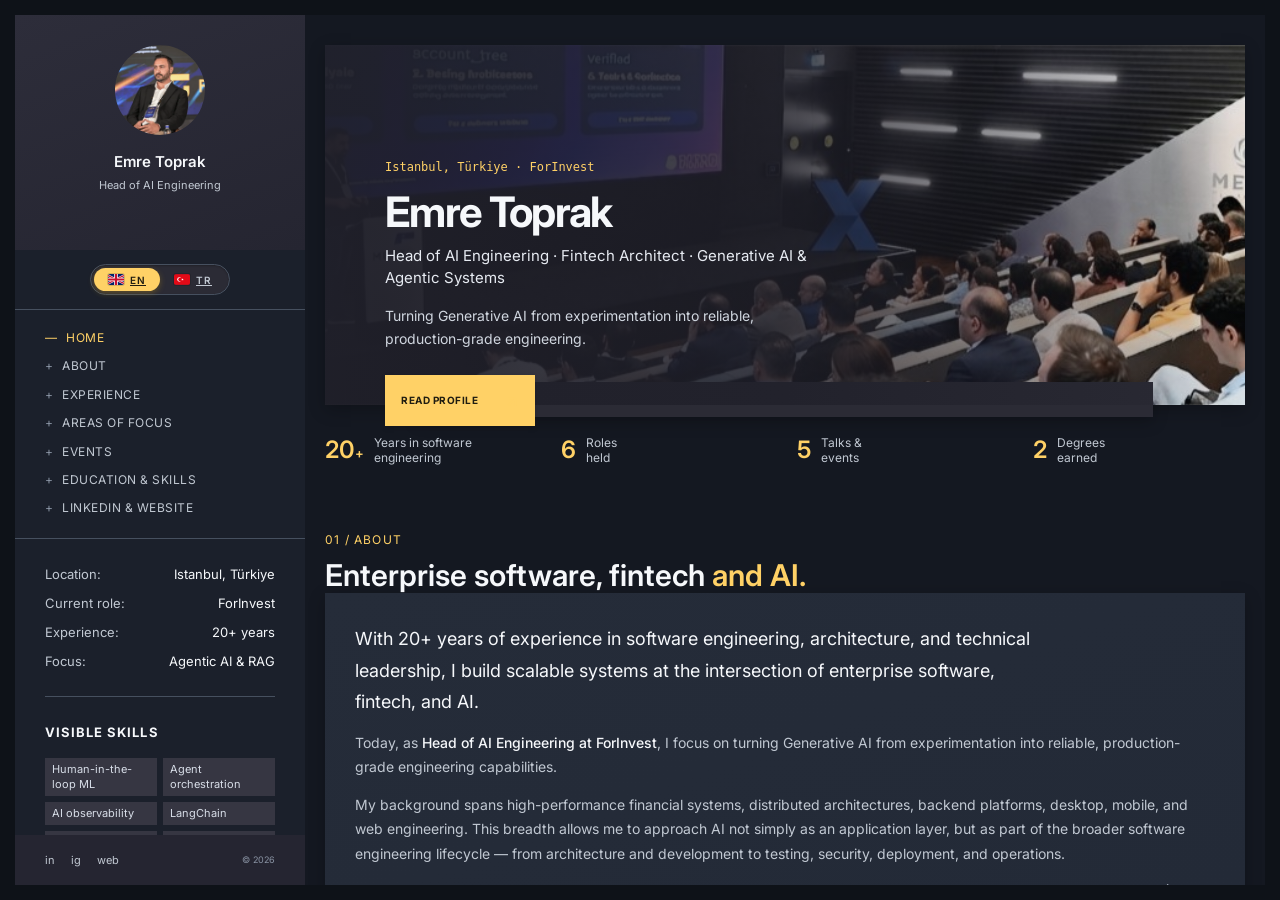
==== index.html @ 45d450b1 "Make experience cards consistent: company name in meta line, role in heading (EN+TR)" ====
<!doctype html>
<html lang="en" data-site-language="en" data-static-locale="true">
<head>
  <meta charset="utf-8">
  <title>Emre Toprak | Head of AI Engineering | Fintech Architect</title>
  <meta name="viewport" content="width=device-width, initial-scale=1">
  <meta name="theme-color" content="#1e1e28">
  <meta name="description" content="Emre Toprak — Head of AI Engineering at ForInvest and fintech architect specializing in Generative AI, agentic systems, RAG, MCP and scalable distributed systems.">
  <meta name="author" content="Emre Toprak"><meta name="robots" content="index, follow, max-image-preview:large, max-snippet:-1, max-video-preview:-1"><meta name="googlebot" content="index, follow"><meta name="referrer" content="strict-origin-when-cross-origin">
  <link rel="canonical" href="https://emretoprak.com/"><link rel="alternate" hreflang="en" href="https://emretoprak.com/"><link rel="alternate" hreflang="tr" href="https://emretoprak.com/tr/"><link rel="alternate" hreflang="x-default" href="https://emretoprak.com/"><link rel="icon" href="/favicon.ico" sizes="any"><link rel="icon" type="image/png" sizes="32x32" href="/favicon-32x32.png"><link rel="icon" type="image/png" sizes="16x16" href="/favicon-16x16.png"><link rel="apple-touch-icon" sizes="180x180" href="/apple-touch-icon.png"><link rel="manifest" href="/site.webmanifest"><link rel="preload" as="image" href="/docs/avatar.webp" type="image/webp" imagesrcset="/docs/avatar.webp" fetchpriority="high">
  <meta property="og:locale" content="en_US" data-meta-locale><meta property="og:locale:alternate" content="tr_TR"><meta property="og:type" content="profile"><meta property="profile:first_name" content="Emre"><meta property="profile:last_name" content="Toprak"><meta property="profile:username" content="etoprak"><meta property="og:url" content="https://emretoprak.com/"><meta property="og:title" content="Emre Toprak | Head of AI Engineering | Fintech Architect"><meta property="og:description" content="Head of AI Engineering at ForInvest specializing in Generative AI, agentic systems, RAG, MCP and scalable distributed systems."><meta property="og:image" content="https://emretoprak.com/docs/cover.jpeg"><meta property="og:image:alt" content="Emre Toprak professional profile"><meta property="og:image:type" content="image/jpeg"><meta property="og:image:width" content="1280"><meta property="og:image:height" content="720">
  <meta name="twitter:card" content="summary_large_image"><meta name="twitter:title" content="Emre Toprak | Head of AI Engineering | Fintech Architect"><meta name="twitter:description" content="Head of AI Engineering at ForInvest specializing in Generative AI, agentic systems, RAG, MCP and scalable distributed systems."><meta name="twitter:image" content="https://emretoprak.com/docs/cover.jpeg"><meta name="twitter:image:alt" content="Emre Toprak professional profile"><meta name="twitter:url" content="https://emretoprak.com/">
  <script type="application/ld+json" id="structured-data">{"@context":"https://schema.org","@graph":[{"@type":"ProfilePage","@id":"https://emretoprak.com/#profile","url":"https://emretoprak.com/","name":"Emre Toprak | Head of AI Engineering | Fintech Architect","isPartOf":{"@id":"https://emretoprak.com/#website"},"about":{"@id":"https://emretoprak.com/#person"},"mainEntity":{"@id":"https://emretoprak.com/#person"},"inLanguage":"en"},{"@type":"AboutPage","@id":"https://emretoprak.com/#about","url":"https://emretoprak.com/","name":"About Emre Toprak","isPartOf":{"@id":"https://emretoprak.com/#website"},"mainEntity":{"@id":"https://emretoprak.com/#person"},"inLanguage":"en"},{"@type":"WebSite","@id":"https://emretoprak.com/#website","url":"https://emretoprak.com/","name":"Emre Toprak","description":"Personal website of Emre Toprak.","publisher":{"@id":"https://emretoprak.com/#person"},"inLanguage":"en"},{"@type":"Organization","@id":"https://emretoprak.com/#forinvest","name":"ForInvest","legalName":"ForInvest Yazılım ve Teknoloji Hizmetleri A.Ş.","url":"https://www.forinvest.com","logo":{"@type":"ImageObject","url":"https://www.forinvest.com/assets/forinvest/i/btc/logo.svg"},"description":"Financial data and technology company serving real-time market data, charts, screeners and AI-driven financial tooling.","address":{"@type":"PostalAddress","addressLocality":"Istanbul","addressCountry":"TR"},"sameAs":["https://www.forinvest.com","https://mcp.forinvest.com"]},{"@type":"Person","@id":"https://emretoprak.com/#person","name":"Emre Toprak","url":"https://emretoprak.com/","image":"https://emretoprak.com/docs/avatar.png","jobTitle":"Head of AI Engineering","description":"Head of AI Engineering, Fintech Architect, Generative AI and Agentic Systems specialist in Istanbul, Türkiye.","worksFor":{"@id":"https://emretoprak.com/#forinvest"},"address":{"@type":"PostalAddress","addressLocality":"Istanbul","addressCountry":"TR"},"alumniOf":[{"@type":"CollegeOrUniversity","name":"Istanbul University"},{"@type":"CollegeOrUniversity","name":"Sakarya University"}],"knowsAbout":["Human-in-the-loop Machine Learning","Agent orchestration","AI observability","LangChain","Large Language Models (LLM)","LangGraph","Langflow","RAG","MCP","Java","TypeScript","JavaScript","Node.js","React","Vue","Python","Deep Learning",".NET Framework","PHP","HTML","Software Architecture","NHibernate","Machine Learning","Financial AI","Full-Stack Development"],"hasCredential":[{"@type":"EducationalOccupationalCredential","credentialCategory":"degree","educationalLevel":"Bachelor's Degree","name":"Management Information Systems","recognizedBy":{"@type":"CollegeOrUniversity","name":"Istanbul University"}},{"@type":"EducationalOccupationalCredential","credentialCategory":"degree","educationalLevel":"Master's Degree","name":"Computer / Informatics Engineering","recognizedBy":{"@type":"CollegeOrUniversity","name":"Sakarya University"}}],"sameAs":["https://www.linkedin.com/in/etoprak/","https://github.com/emretoprak","https://www.instagram.com/emretoprak/"]},{"@type":"ItemList","@id":"https://emretoprak.com/#focus-areas","name":"Emre Toprak's areas of focus","itemListElement":[{"@type":"ListItem","position":1,"name":"AI Engineering and Agentic AI Systems"},{"@type":"ListItem","position":2,"name":"Domain-Specific LLMs and Financial AI"},{"@type":"ListItem","position":3,"name":"Generative AI, RAG and MCP"},{"@type":"ListItem","position":4,"name":"AI-Native Software Engineering"}]}]}</script>
  <link rel="preconnect" href="https://fonts.googleapis.com">
  <link rel="preconnect" href="https://fonts.gstatic.com" crossorigin>
  <link rel="stylesheet" href="https://fonts.googleapis.com/css2?family=Inter:wght@400;500;600;700&display=swap">
  <link rel="stylesheet" href="/style.css">
</head>
<body><a class="skip-link" href="#scrollbar">Skip to content</a><div class="art-app"><div class="art-app-wrapper"><div class="art-app-container">
  <aside class="art-info-bar" id="info-bar" aria-label="Profile information"><div class="art-info-bar-frame"><div class="art-header"><button class="art-close" data-close="info" aria-label="Close profile panel">×</button><div class="art-avatar-wrap"><picture><source srcset="/docs/avatar.webp" type="image/webp"><img src="/docs/avatar.png" alt="Portrait of Emre Toprak" width="400" height="400" decoding="async"></picture></div><h2>Emre Toprak</h2><p>Head of AI Engineering</p></div><div class="art-language-switcher"><div class="art-lang-toggle" role="group" aria-label="Language" data-active="en"><span class="art-lang-thumb" aria-hidden="true"></span><a class="art-lang-opt is-active" data-language="en" aria-pressed="true" href="/"><svg class="art-lang-flag" viewBox="0 0 60 30" preserveAspectRatio="xMidYMid slice" aria-hidden="true" focusable="false"><rect width="60" height="30" fill="#012169"/><path d="M0 0l60 30M60 0L0 30" stroke="#fff" stroke-width="6"/><path d="M0 0l60 30M60 0L0 30" stroke="#C8102E" stroke-width="4"/><path d="M30 0v30M0 15h60" stroke="#fff" stroke-width="10"/><path d="M30 0v30M0 15h60" stroke="#C8102E" stroke-width="6"/></svg><span class="art-lang-label">EN</span></a><a class="art-lang-opt" data-language="tr" aria-pressed="false" href="/tr/"><svg class="art-lang-flag" viewBox="0 0 30 20" aria-hidden="true" focusable="false"><rect width="30" height="20" fill="#E30A17"/><circle cx="10" cy="10" r="4" fill="#fff"/><circle cx="11.2" cy="10" r="3.2" fill="#E30A17"/><path fill="#fff" d="M16 7.8l0.52 1.49 1.57 0.03-1.25 0.95 0.45 1.51L16 10.88l-1.29 0.9 0.46-1.51-1.26-0.95 1.58-0.03z"/></svg><span class="art-lang-label">TR</span></a></div></div><nav class="art-left-nav" aria-label="Main navigation"><a class="active" href="#home">Home</a><a href="#about">About</a><a href="#experience">Experience</a><a href="#focus">Areas of focus</a><a href="#events">Events</a><a href="#education">Education & skills</a><a href="#contact">LinkedIn & website</a></nav><div class="art-scroll-frame" id="scrollbar2"><div class="art-profile-data"><div><span>Location:</span><strong>Istanbul, Türkiye</strong></div><div><span>Current role:</span><strong>ForInvest</strong></div><div><span>Experience:</span><strong>20+ years</strong></div><div><span>Focus:</span><strong>Agentic AI &amp; RAG</strong></div></div><div class="art-divider"></div><h3 class="art-side-title">Visible skills</h3><div class="art-skill-groups compact"><span>Human-in-the-loop ML</span><span>Agent orchestration</span><span>AI observability</span><span>LangChain</span><span>LLMs</span><span>LangGraph</span><span>Langflow</span><span>RAG</span><span>MCP</span><span>Java</span><span>TypeScript</span><span>Node.js</span><span>React</span><span>Vue</span><span>Python</span><span>Deep Learning</span><span>.NET Framework</span><span>Software Architecture</span><span>Financial AI</span></div><div class="art-divider"></div><h3 class="art-side-title">Languages</h3><ul class="art-knowledge"><li>English — Professional working proficiency</li><li>Turkish — Native or bilingual proficiency</li></ul><a class="art-download" href="https://www.linkedin.com/in/etoprak/" target="_blank" rel="noopener">View LinkedIn profile <span>↗</span></a></div><div class="art-social"><a href="https://www.linkedin.com/in/etoprak/" target="_blank" rel="noopener" aria-label="LinkedIn">in</a><a href="https://www.instagram.com/emretoprak/" target="_blank" rel="noopener" aria-label="Instagram">ig</a><a href="https://emretoprak.com" aria-label="Personal website">web</a><span>© <span id="year"></span></span></div></div></aside>

  <main class="art-content" id="scrollbar" aria-label="Main content"><div class="art-curtain" data-close="all"></div><div class="art-top-bg"></div><div class="art-content-frame"><section class="art-section art-banner" id="home" aria-labelledby="home-heading"><div class="art-banner-back"></div><div class="art-banner-overlay"></div><div class="art-banner-content"><p class="art-code">Istanbul, Türkiye · ForInvest</p><h1 id="home-heading">Emre Toprak</h1><p class="art-banner-subtitle">Head of AI Engineering · Fintech Architect · Generative AI &amp; Agentic Systems</p><p class="art-banner-text">Turning Generative AI from experimentation into reliable, production-grade engineering.</p><a href="#about" class="art-btn">Read profile <span>↗</span></a></div><picture><source srcset="/docs/avatar.webp" type="image/webp"><img class="art-banner-avatar" src="/docs/avatar.png" alt="Portrait of Emre Toprak" width="400" height="400" fetchpriority="high" decoding="async"></picture></section><section class="art-counters" aria-label="Profile summary"><div><strong>20<span>+</span></strong><p>Years in software<br>engineering</p></div><div><strong>6</strong><p>Roles<br>held</p></div><div><strong>5</strong><p>Talks &amp;<br>events</p></div><div><strong>2</strong><p>Degrees<br>earned</p></div></section>

  <section class="art-section" id="about" aria-labelledby="about-heading"><div class="art-heading"><p>01 / About</p><h2 id="about-heading">Enterprise software, fintech <span>and AI.</span></h2><div class="art-card art-about"><p class="art-lead">With 20+ years of experience in software engineering, architecture, and technical leadership, I build scalable systems at the intersection of enterprise software, fintech, and AI.</p><p>Today, as <b>Head of AI Engineering at ForInvest</b>, I focus on turning Generative AI from experimentation into reliable, production-grade engineering capabilities.</p><p>My background spans high-performance financial systems, distributed architectures, backend platforms, desktop, mobile, and web engineering. This breadth allows me to approach AI not simply as an application layer, but as part of the broader software engineering lifecycle — from architecture and development to testing, security, deployment, and operations.</p><p>My current focus is AI-native software engineering: designing agentic systems, RAG architectures, Model Context Protocol (MCP) integrations, and AI-powered developer tools that improve engineering productivity and R&amp;D efficiency.</p><p>I also work on domain-specific LLM development, including fine-tuning models for financial use cases. I focus on adapting foundation models to financial terminology, workflows, and domain knowledge while evaluating model accuracy, reliability, and production readiness.</p><p>I am particularly interested in building AI agents that become reliable participants in the software development lifecycle — understanding requirements, analyzing codebases, generating and validating changes, improving test coverage, and supporting engineering teams.</p><p>As a technical leader, I enjoy simplifying complex engineering environments, connecting multidisciplinary teams, and establishing pragmatic standards that enable teams to move faster without compromising reliability, security, or scalability.</p></div></section>

  <section class="art-section" id="experience" aria-labelledby="experience-heading"><div class="art-heading"><p>02 / Experience</p><h2 id="experience-heading">Professional <span>experience.</span></h2></div><div class="art-timeline"><div class="art-company-group"><div class="art-company-heading">ForInvest</div><p class="art-company-meta">Full-time · 3 yrs 11 mos · Remote</p><article class="forinvest-role"><time datetime="2025-08">Aug 2025 — Present · 1 yr 3 mos</time><div class="art-timeline-dot"></div><div><p class="art-company">ForInvest <small>Full-time · Remote</small></p><h3>Head of AI Engineering</h3><ul class="art-detail-list"><li class="art-bullet-formind">Architected and deployed <a href="https://formind.forinvest.com" target="_blank" rel="noopener">ForMind</a> and <a href="https://mcp.forinvest.com" target="_blank" rel="noopener">ForInvest MCP</a>, driving cutting-edge financial AI ecosystems and model-context protocol structures.</li><li>Built and maintained the enterprise AgentCore infrastructure, seamlessly orchestrating multi-LLM workflows across Claude, OpenAI and Google models.</li><li>Developed a production-grade AI Developer agent integrated with GitLab that autonomously reads codebases, resolves issues, updates tracking systems and opens Merge Requests (MRs).</li><li>Designed and implemented advanced RAG (Retrieval-Augmented Generation) architectures, specialized financial LLM fine-tuning pipelines and semantic graphs.</li><li>Engineered AI-driven CI/CD quality gates for automated code analysis, vulnerability scanning, security compliance and synthetic test generation.</li><li>Mastered the Generative AI stack, delivering complex autonomous agents and conversational graphs utilizing LangChain, LangGraph and Langflow.</li></ul><p class="art-role-skills"><b>LangChain, Large Language Models (LLM)</b> and +15 skills</p></div></article><article class="forinvest-role"><time datetime="2022-12/2025-08">Dec 2022 — Aug 2025 · 2 yrs 9 mos</time><div class="art-timeline-dot"></div><div><p class="art-company">ForInvest <small>Full-time · Istanbul, Türkiye · Hybrid</small></p><h3>Senior Software Developer Team Lead</h3><ul class="art-detail-list"><li>Led cross-functional engineering teams delivering highly available, mission-critical fintech systems using Node.js, Java and modern frontend frameworks.</li><li>Spearheaded enterprise system design and high-level architectural decisions, ensuring maximum system resilience, fault tolerance and loose coupling.</li><li>Handled billions of monthly requests by engineering a robust widget-serving asset infrastructure backed by CloudFlare caching and edge computing.</li><li>Built secure, PCI-compliant global payment gateway integrations and high-throughput transaction processing systems.</li><li>Delivered high-performance financial dashboards and live horse-tracking clients using React, React Native and Vue.</li><li>Directed deep-learning and big-data initiatives to turn unstructured financial market data into actionable analytical assets.</li></ul><p class="art-role-skills"><b>Full-Stack Development, TypeScript</b> and +8 skills</p></div></article></div><article><time datetime="2014-10/2022-12">Oct 2014 — Dec 2022 · 8 yrs 3 mos</time><div class="art-timeline-dot"></div><div><p class="art-company">Foreks <small>Full-time · Istanbul, Türkiye · Hybrid</small></p><h3>Software Team Lead</h3><ul class="art-detail-list"><li>Engineered a comprehensive, end-to-end Financial Data Terminal incorporating live streaming stock data, real-time technical analysis modules and advanced financial metrics.</li><li>Spearheaded a major cloud-native migration, shifting monolithic legacy applications into an optimized Java and Node.js backend microservices architecture.</li><li>Achieved massive infrastructure cost reductions and resource optimization by consolidating complex multi-server setups into highly efficient single-server topologies.</li><li>Orchestrated the UI/UX rewrite of core data products, introducing responsive and fast client-side applications with React and Vue.</li></ul><p class="art-role-skills"><b>Java, TypeScript</b> and +6 skills</p></div></article><article><time datetime="2012-07/2014-02">Jul 2012 — Feb 2014 · 1 yr 8 mos</time><div class="art-timeline-dot"></div><div><p class="art-company">Innova <small>Full-time · Istanbul, Türkiye · On-site</small></p><h3>Senior Software Developer</h3><ul class="art-detail-list"><li>Developed enterprise-grade banking and corporate payment systems, specifically focusing on automated collection, reconciliation and settlement engines.</li><li>Built and scaled critical financial integrations, including E-Invoice (E-Fatura) compliance systems and cross-platform ERP sync layers.</li><li>Handled backend business logic using .NET, MVC patterns and NHibernate ORM for structured data persistence.</li></ul><p class="art-role-skills"><b>Software Architecture, .NET Framework</b> and +4 skills</p></div></article><article><time datetime="2009-08/2012-07">Aug 2009 — Jul 2012 · 3 yrs</time><div class="art-timeline-dot"></div><div><p class="art-company">IBS Software <small>Full-time · Istanbul, Türkiye · On-site</small></p><h3>Software Developer</h3><ul class="art-detail-list"><li>Developed real-time web-based financial streaming apps, embedding live stock market tickers and interactive widgets into third-party portals using JSP.</li><li>Worked extensively with .NET Framework to build robust, multi-threaded market data processing tools and desktop/web trading interfaces.</li></ul><p class="art-role-skills"><b>Java, JavaScript</b> and +2 skills</p></div></article><article><time datetime="2006-08/2009-07">Aug 2006 — Jul 2009 · 3 yrs</time><div class="art-timeline-dot"></div><div><p class="art-company">avkom <small>Full-time · Istanbul, Türkiye · On-site</small></p><h3>Web Developer</h3><ul class="art-detail-list"><li>Engineered custom web applications, dynamic content management systems and commercial web portals from scratch using PHP.</li><li>Designed and integrated business workflows within .NET CRM platforms, extending core modules to match client requirements.</li><li>Crafted tailored user interfaces (UI) and user experiences (UX) through custom front-end styling and layouts.</li></ul><p class="art-role-skills"><b>PHP, HTML</b> and +2 skills</p></div></article></div></section>

  <section class="art-section" id="focus" aria-labelledby="focus-heading"><div class="art-heading"><p>03 / Areas of focus</p><h2 id="focus-heading">Where AI meets <span>engineering.</span></h2><div class="art-service-grid"><article class="art-card"><div class="art-icon">⌁</div><h3>AI Engineering & Agentic AI Systems</h3><p>Designing agentic systems, autonomous agents, conversational graphs and AI-powered developer tools.</p><div class="art-focus-tags"><span>Autonomous agents</span><span>Agent orchestration</span><span>Engineering leadership</span></div></article><article class="art-card"><div class="art-icon">◈</div><h3>Domain-Specific LLMs & Financial AI</h3><p>Financial terminology, workflows and domain knowledge; fine-tuning, model evaluation and production readiness.</p><div class="art-focus-tags"><span>LLM fine-tuning</span><span>Model evaluation</span><span>Financial AI</span></div></article><article class="art-card"><div class="art-icon">◌</div><h3>Generative AI, RAG & MCP</h3><p>RAG architectures, Model Context Protocol integrations, semantic graphs and production-grade Generative AI.</p><div class="art-focus-tags"><span>RAG</span><span>MCP</span><span>Semantic graphs</span></div></article><article class="art-card"><div class="art-icon">⌬</div><h3>AI-Native Software Engineering</h3><p>AI across architecture, development, testing, security, deployment and operations to improve engineering productivity and R&amp;D efficiency.</p><div class="art-focus-tags"><span>Developer productivity</span><span>SDLC automation</span><span>Quality & security</span><span>Distributed systems</span></div></article></div></section>

  <section class="art-section" id="events" aria-labelledby="events-heading"><div class="art-heading"><p>04 / Talks & events</p><h2 id="events-heading">Sharing the <span>work.</span></h2><div class="art-event-slider" data-event-slider><button class="art-slider-button art-slider-prev" type="button" data-slider-prev aria-label="Previous event">‹</button><div class="art-event-viewport"><div class="art-event-track"><figure class="art-event-slide is-active"><img src="/docs/dms/agentic-ai-aws.jpeg" alt="Agentic AI and AWS event presentation" width="1280" height="720" loading="lazy" decoding="async"><figcaption><b>Agentic AI Türkiye</b><span>Twin Strikers: AWS AI & Cloud</span></figcaption></figure><figure class="art-event-slide"><img src="/docs/dms/cloud-day-istanbul-aws.jpeg" alt="AWS Cloud Day Türkiye presentation" width="1440" height="1440" loading="lazy" decoding="async"><figcaption><b>AWS Cloud Day Türkiye</b><span>Generative AI on financial investment decisions</span></figcaption></figure><figure class="art-event-slide"><img src="/docs/dms/cloud-day-istanbul-aws-sahne.jpeg" alt="Emre Toprak presenting on stage at AWS Cloud Day Istanbul" width="1451" height="963" loading="lazy" decoding="async"><figcaption><b>AWS Cloud Day Istanbul</b><span>Generative AI in financial services</span></figcaption></figure><figure class="art-event-slide"><img src="/docs/dms/forinvest-summit-2025.jpeg" alt="ForInvest InvestTech Summit 2025 presentation" width="1280" height="1600" loading="lazy" decoding="async"><figcaption><b>ForInvest InvestTech Summit ’25</b><span>Yapay Zeka Merkezli Nasıl Olunur</span></figcaption></figure><figure class="art-event-slide"><img src="/docs/dms/kiro-ai-aws.jpeg" alt="How ForInvest Accelerates FinTech Innovation with Kiro presentation" width="1528" height="924" loading="lazy" decoding="async"><figcaption><b>How ForInvest Accelerates FinTech Innovation with Kiro</b><span>AWS · AI Engineering</span></figcaption></figure></div></div><button class="art-slider-button art-slider-next" type="button" data-slider-next aria-label="Next event">›</button><div class="art-slider-dots" role="tablist" aria-label="Event slides"></div></div></section>

      <section class="art-section" id="education" aria-labelledby="education-heading"><div class="art-heading"><p>05 / Education & skills</p><h2 id="education-heading">Education and <span>skills.</span></h2><div class="art-two-col"><div class="art-card"><h3>Education</h3><div class="art-edu"><b>Istanbul University</b><span>Lisans Derecesi · Management Information Systems, General</span><p>Database Management Systems, Systems Analysis & Design, Object-Oriented Programming and Data Structures. Computer-science principles connected with business administration and project management, including algorithm design and information systems architecture.</p></div><div class="art-edu"><b>Sakarya University</b><span>Yüksek Lisans (Master) · Bilgisayar / Bilişim Mühendisliği</span><p>Deep Learning frameworks for real-time virtual market data analysis and prediction, predictive systems for stock-market simulations, financial data processing and technical analysis research.</p></div><div class="art-languages"><b>Languages</b><span>English — Professional working proficiency</span><span>Turkish — Native or bilingual proficiency</span></div></div><div class="art-card"><h3>Skills</h3><div class="art-skill-groups full"><span>Human-in-the-loop Machine Learning</span><span>Agent orchestration</span><span>AI observability</span><span>LangChain</span><span>Large Language Models (LLM)</span><span>LangGraph</span><span>Langflow</span><span>RAG</span><span>MCP</span><span>Java</span><span>TypeScript</span><span>JavaScript</span><span>Node.js</span><span>React</span><span>Vue</span><span>Python</span><span>Deep Learning</span><span>.NET Framework</span><span>PHP</span><span>HTML</span><span>Software Architecture</span><span>NHibernate</span><span>Machine Learning</span><span>Financial AI</span><span>Full-Stack Development</span></div></div></div></section>

      <section class="art-section" id="contact" aria-labelledby="contact-heading"><div class="art-heading"><p>06 / Verified links</p><h2 id="contact-heading">Find me on <span>LinkedIn.</span></h2><div class="art-card art-links-card"><p>The LinkedIn export provides these public profile links:</p><div class="art-link-grid"><a href="https://www.linkedin.com/in/etoprak/" target="_blank" rel="noopener"><b>LinkedIn</b><span>linkedin.com/in/etoprak ↗</span></a><a href="https://www.instagram.com/emretoprak/" target="_blank" rel="noopener"><b>Instagram</b><span>instagram.com/emretoprak ↗</span></a><a href="https://emretoprak.com" rel="noopener"><b>Personal website</b><span>emretoprak.com ↗</span></a></div></div></section><footer class="art-footer"><span>© <span id="footer-year"></span> Emre Toprak</span><span>Head of AI Engineering · Fintech Architect · Generative AI & Agentic Systems</span></footer>
  </div></main>
  </div></div></div><div class="art-lightbox" data-lightbox aria-hidden="true" role="dialog" aria-modal="true" aria-label="Expanded event image"><button class="art-lightbox-close" type="button" data-lightbox-close aria-label="Close expanded image">×</button><img src="" alt="Expanded event image" data-lightbox-image><p data-lightbox-caption></p></div><div class="art-mobile-top-bar"><button class="art-mobile-info" data-info-toggle aria-label="Open profile">ET</button><span>Emre Toprak</span><div class="art-lang-toggle is-mobile" role="group" aria-label="Language" data-active="en"><span class="art-lang-thumb" aria-hidden="true"></span><a class="art-lang-opt is-active" data-language="en" aria-pressed="true" href="/"><svg class="art-lang-flag" viewBox="0 0 60 30" preserveAspectRatio="xMidYMid slice" aria-hidden="true" focusable="false"><rect width="60" height="30" fill="#012169"/><path d="M0 0l60 30M60 0L0 30" stroke="#fff" stroke-width="6"/><path d="M0 0l60 30M60 0L0 30" stroke="#C8102E" stroke-width="4"/><path d="M30 0v30M0 15h60" stroke="#fff" stroke-width="10"/><path d="M30 0v30M0 15h60" stroke="#C8102E" stroke-width="6"/></svg><span class="art-lang-label">EN</span></a><a class="art-lang-opt" data-language="tr" aria-pressed="false" href="/tr/"><svg class="art-lang-flag" viewBox="0 0 30 20" aria-hidden="true" focusable="false"><rect width="30" height="20" fill="#E30A17"/><circle cx="10" cy="10" r="4" fill="#fff"/><circle cx="11.2" cy="10" r="3.2" fill="#E30A17"/><path fill="#fff" d="M16 7.8l0.52 1.49 1.57 0.03-1.25 0.95 0.45 1.51L16 10.88l-1.29 0.9 0.46-1.51-1.26-0.95 1.58-0.03z"/></svg><span class="art-lang-label">TR</span></a></div><button class="art-mobile-menu" data-menu-toggle aria-label="Open menu">☰</button></div><script src="/script.js"></script></body></html>
---- style.css ----
:root{--bg:#141821;--surface:#1b202b;--card:#252c39;--card-2:#222936;--text:#f6f8fb;--muted:#c1c8d2;--line:#46505f;--accent:#ffd166;--shadow:0 5px 16px rgba(0,0,0,.24);--font:'Inter',Arial,Helvetica,sans-serif}*{box-sizing:border-box}html{scroll-behavior:smooth}body{margin:0;background:#0e1218;color:var(--text);font:14px/1.65 var(--font)}.skip-link{position:fixed;left:20px;top:-50px;background:var(--accent);color:#111;padding:9px 14px;z-index:200;text-decoration:none}.skip-link:focus{top:20px}.art-app{width:100%;min-height:100vh;padding:15px}.art-app-wrapper{max-width:1440px;height:calc(100vh - 30px);margin:auto;background:var(--bg);overflow:hidden}.art-app-container{height:100%;display:flex;position:relative}.art-info-bar{width:290px;min-width:290px;height:100%;background:var(--surface);position:relative;z-index:20}.art-info-bar-frame{height:100%;position:relative;display:flex;flex-direction:column;min-height:0}.art-header{height:235px;min-height:235px;flex:0 0 235px;padding:30px;text-align:center;background:linear-gradient(159deg,#2d2d3a 0%,#252531 100%);position:relative}.art-avatar-wrap{width:90px;height:90px;margin:0 auto 14px;position:relative}.art-avatar-wrap img{width:100%;height:100%;object-fit:cover;border-radius:50%;filter:grayscale(.1)}.art-lamp{position:absolute;bottom:3px;right:2px;width:16px;height:16px;border:3px solid #2d2d3a;border-radius:50%;background:#6ac276}.art-header h2{font-size:15px;margin:0;font-weight:600}.art-header p{color:var(--muted);font-size:11px;margin:1px 0 0}.art-close{display:none}.art-scroll-frame{height:auto;min-height:0;flex:1 1 auto;overflow:auto;padding:24px 30px 70px;scrollbar-width:thin;scrollbar-color:#555 var(--surface)}.art-scroll-frame::-webkit-scrollbar,.art-content::-webkit-scrollbar{width:4px}.art-scroll-frame::-webkit-scrollbar-thumb,.art-content::-webkit-scrollbar-thumb{background:#555;border-radius:5px}.art-profile-data{font-size:11px}.art-profile-data div{display:flex;justify-content:space-between;margin-bottom:7px}.art-profile-data span{color:var(--muted)}.art-profile-data strong{font-weight:400}.art-divider{height:1px;background:var(--line);margin:24px 0}.art-circles{display:flex;justify-content:space-between;text-align:center;gap:8px}.art-circle{font-size:9px;color:var(--muted);width:33%}.circle-value{width:58px;height:58px;margin:0 auto 7px;border:3px solid var(--accent);border-right-color:#4d4d57;border-radius:50%;display:flex;align-items:center;justify-content:center;color:var(--text);font-size:14px}.circle-value small{font-size:8px;color:var(--accent)}.art-side-title{font-size:11px;margin:0 0 15px;text-transform:uppercase;letter-spacing:.08em}.art-progress-list>div{margin-bottom:13px}.art-progress-list>div>div{display:flex;justify-content:space-between;font-size:10px;margin-bottom:5px}.art-progress-list span{color:#e7ebf2}.art-progress-list b{font-weight:400;color:var(--muted)}.art-progress-list i{display:block;height:4px;background:#464650;border-radius:4px}.art-progress-list em{display:block;height:100%;background:var(--accent);border-radius:4px}.art-knowledge{list-style:none;padding:0;margin:0;color:var(--muted);font-size:10px}.art-knowledge li{margin:5px 0}.art-knowledge li:before{content:'✓';color:var(--accent);margin-right:8px}.art-download{display:flex;justify-content:space-between;color:var(--text);font-size:11px;text-decoration:none;border-top:1px solid var(--line);margin-top:25px;padding-top:15px}.art-download span,.art-service-grid a span,.art-btn span{color:var(--accent);font-size:16px}.art-social{height:50px;min-height:50px;flex:0 0 50px;position:relative;bottom:auto;left:auto;right:auto;background:#252531;display:flex;align-items:center;gap:16px;padding:0 30px;font-size:11px}.art-social a{color:var(--muted);text-decoration:none}.art-social a:hover{color:var(--accent)}.art-social>span{color:#8993a3;margin-left:auto;font-size:9px}.art-left-nav{border-bottom:1px solid var(--line);padding:14px 30px 15px;margin:0;flex:0 0 auto}.art-left-nav a{display:flex;align-items:center;gap:9px;color:var(--muted);font-size:10px;text-decoration:none;text-transform:uppercase;letter-spacing:.04em;padding:4px 0}.art-left-nav a:before{content:'+';color:#8993a3;font-size:12px}.art-left-nav a:hover,.art-left-nav a.active{color:var(--accent)}.art-left-nav a.active:before{content:'—';color:var(--accent)}.art-content{position:relative;flex:1;height:100%;overflow-y:auto;overflow-x:hidden;padding-right:0;scroll-behavior:smooth}.art-menu-bar{display:none}.art-content-frame{position:relative;max-width:920px;margin:0 auto;padding-bottom:45px}.art-section{padding:60px 0 0}.art-banner{height:360px;margin:30px 0 0;position:relative;overflow:visible;background:url('/docs/cover.jpeg') center/cover;box-shadow:var(--shadow)}.art-banner-back{position:absolute;left:10%;right:10%;bottom:-12px;height:35px;background:#2b2b35;box-shadow:var(--shadow)}.art-banner-overlay{position:absolute;inset:0;background:linear-gradient(90deg,rgba(32,32,42,.97) 0%,rgba(32,32,42,.82) 50%,rgba(32,32,42,.1) 100%)}.art-banner-content{position:relative;z-index:2;padding:55px 45% 35px 60px}.art-code{font:12px/1.2 monospace;color:var(--accent);margin:0 0 15px}.art-banner h1{font-size:42px;line-height:1.1;margin:0 0 9px;letter-spacing:-.04em}.art-banner-subtitle{font-size:13px;color:#e7ebf2;margin:0 0 14px}.art-banner-subtitle span{color:var(--accent);margin:0 5px}.art-banner-text{color:#d0d6df;font-size:12px;line-height:1.6;margin:0 0 24px}.art-banner-photo{display:none}.art-btn{display:inline-flex;align-items:center;gap:28px;background:var(--accent);color:#201d11;padding:12px 16px;text-decoration:none;font-size:10px;font-weight:bold;text-transform:uppercase;letter-spacing:.05em;box-shadow:0 2px 5px rgba(0,0,0,.15)}.art-btn:hover{filter:brightness(1.08);transform:translateY(-2px)}.art-counters{display:grid;grid-template-columns:repeat(4,1fr);padding:30px 0 5px;gap:24px}.art-counters>div{display:flex;gap:10px;align-items:center}.art-counters strong{font-size:24px;line-height:1;color:var(--accent);font-weight:600}.art-counters strong span{font-size:13px}.art-counters p{margin:0;color:var(--muted);font-size:10px;line-height:1.25}.art-heading{margin-bottom:26px}.art-heading>p{color:var(--accent);font-size:10px;text-transform:uppercase;letter-spacing:.1em;margin:0 0 7px}.art-heading h2{font-size:28px;line-height:1.2;margin:0;font-weight:600}.art-heading h2 span,.art-contact h2 span{color:var(--accent)}.art-card{background:linear-gradient(159deg,var(--card) 0%,var(--card-2) 100%);padding:30px;box-shadow:var(--shadow);margin-bottom:20px}.art-about{max-width:100%}.art-card p{color:var(--muted);font-size:12px;margin:0 0 13px}.art-card p b{color:var(--text);font-weight:500}.art-lead{font-size:17px!important;line-height:1.45;color:var(--text)!important;max-width:680px}.art-about-grid{display:grid;grid-template-columns:repeat(3,1fr);gap:15px;border-top:1px solid var(--line);margin-top:25px;padding-top:20px}.art-about-grid span{display:block;color:var(--accent);font-size:10px}.art-about-grid b{display:block;font-size:11px;margin:5px 0}.art-about-grid small{color:var(--muted);font-size:10px}.art-timeline{position:relative}.art-timeline:before{content:'';position:absolute;left:132px;top:10px;bottom:25px;width:1px;background:var(--line)}.art-timeline article{display:grid;grid-template-columns:112px 40px 1fr;gap:0;padding:0 0 28px}.art-timeline time{font-size:10px;color:var(--muted);text-align:right;padding-top:3px}.art-timeline-dot{width:11px;height:11px;border:2px solid var(--accent);background:var(--bg);border-radius:50%;margin:4px auto;position:relative;z-index:1}.art-timeline article>div:last-child{border-bottom:1px solid var(--line);padding:0 0 23px}.art-company{font-size:11px!important;color:var(--accent)!important;margin:0 0 5px!important}.art-company small{color:var(--muted);margin-left:5px}.art-timeline h3{font-size:17px;margin:0 0 8px}.art-timeline p:not(.art-company){font-size:11px;line-height:1.6;color:var(--muted);margin:0}.art-tags{display:flex;gap:6px;margin-top:13px;flex-wrap:wrap}.art-tags span{border:1px solid #50505a;color:#b8c0cb;font-size:9px;padding:2px 7px}.art-service-grid,.art-project-grid{display:grid;grid-template-columns:repeat(3,1fr);gap:20px}.art-service-grid .art-card{margin:0;min-height:220px}.art-icon{font-size:35px;color:var(--accent);line-height:1;margin-bottom:22px}.art-service-grid h3,.art-project-grid h3{font-size:16px;margin:0 0 9px}.art-service-grid a{color:var(--text);font-size:10px;text-decoration:none;display:inline-flex;gap:14px;margin-top:10px}.art-project-grid{grid-template-columns:repeat(2,1fr)}.art-project-grid .art-card{position:relative;min-height:175px;margin:0}.art-project-grid p{color:var(--accent);font-size:10px!important;text-transform:uppercase;letter-spacing:.06em;margin:0 0 8px}.art-project-grid h3{font-size:18px}.art-project-grid span{font-size:11px;color:var(--muted)}.art-project-number{position:absolute;right:22px;top:20px;color:#8993a3!important;font:12px monospace!important}.art-two-col{display:grid;grid-template-columns:1fr 1fr;gap:20px}.art-two-col .art-card{margin:0}.art-two-col h3{font-size:16px;margin:0 0 20px}.art-edu{border-left:2px solid var(--accent);padding-left:13px;margin:0 0 18px}.art-edu b{font-size:12px;display:block}.art-edu span{color:var(--accent);font-size:10px;display:block}.art-edu p{font-size:10px;margin-top:7px}.art-toolkit{display:flex;gap:7px;flex-wrap:wrap}.art-toolkit span{border:1px solid #4b4b55;color:#d0d6df;padding:5px 8px;font-size:10px}.art-gallery{display:grid;grid-template-columns:repeat(3,1fr);gap:15px}.art-gallery figure{margin:0;background:var(--card);box-shadow:var(--shadow)}.art-gallery img{width:100%;height:145px;display:block;object-fit:cover;filter:saturate(.75)}.art-gallery figcaption{padding:12px;font-size:10px;color:#e7ebf2;line-height:1.3}.art-contact{background:linear-gradient(159deg,#2d2d3a,#252531);padding:55px 30px;text-align:center;margin-top:60px;box-shadow:var(--shadow)}.art-contact p{color:var(--accent);font-size:11px;margin:0 0 8px}.art-contact h2{font-size:32px;line-height:1.2;margin:0 0 25px}.art-footer{display:flex;justify-content:space-between;color:#8993a3;font-size:10px;padding:25px 0 0}.art-menu-bar{width:230px;min-width:230px;height:100%;background:#252531;position:absolute;right:-150px;top:0;z-index:25;transition:right .45s ease;box-shadow:-5px 0 15px rgba(0,0,0,.12)}.art-menu-bar.open{right:0}.art-menu-header{height:70px;border-bottom:1px solid #3d3d47;display:flex;align-items:center;padding-left:28px}.art-menu-button{width:28px;height:28px;background:none;border:0;cursor:pointer;position:relative}.art-menu-button span{position:absolute;width:21px;height:2px;background:var(--text);left:2px;top:13px;transition:.3s}.art-menu-button span:first-child{transform:rotate(45deg)}.art-menu-button span:last-child{transform:rotate(-45deg)}.art-menu-bar:not(.open) .art-menu-button span:first-child{transform:rotate(0);top:9px}.art-menu-bar:not(.open) .art-menu-button span:last-child{transform:rotate(0);top:18px}.art-menu-bar nav{padding:35px 30px}.art-menu-bar nav a{display:block;color:var(--muted);font-size:11px;text-decoration:none;text-transform:uppercase;letter-spacing:.05em;padding:8px 0;transition:.2s}.art-menu-bar nav a:hover,.art-menu-bar nav a.active{color:var(--accent)}.art-menu-footer{position:absolute;bottom:28px;left:30px;display:flex;gap:18px}.art-menu-footer a{font-size:10px;color:#aeb7c4;text-decoration:none}.art-menu-footer a:hover{color:var(--accent)}.art-mobile-top-bar{display:none}.art-curtain{display:none}@media(max-width:1100px){.art-content{padding-right:60px}.art-content-frame{max-width:850px}.art-banner-content{padding-left:45px}.art-banner-photo{right:15px;width:210px}}@media(max-width:920px){.art-app{padding:0}.art-app-wrapper{height:100vh;max-width:none}.art-info-bar{position:absolute;left:-290px;transition:left .45s ease;height:100%;z-index:40}.art-info-bar.open{left:0}.art-content{height:calc(100% - 70px);margin-top:70px;padding:0 15px 0 15px;width:100%}.art-content-frame{max-width:920px}.art-menu-bar{height:calc(100% - 70px);top:70px;right:-230px}.art-menu-bar.open{right:0}.art-mobile-top-bar{height:70px;display:flex;align-items:center;justify-content:space-between;padding:0 20px;background:#252531;color:var(--text);position:fixed;left:0;right:0;top:0;z-index:50;font-size:12px}.art-mobile-top-bar button{background:none;border:0;color:var(--accent);cursor:pointer;font-weight:bold}.art-mobile-info{font-size:14px}.art-mobile-menu{font-size:20px}.art-curtain{position:fixed;display:block;inset:0;background:rgba(16,16,20,.7);z-index:-1;opacity:0;transition:opacity .3s}.art-curtain.open{z-index:35;opacity:1}.art-banner{margin-top:15px}.art-banner-content{padding:45px 40% 30px 35px}.art-banner-photo{width:190px;height:260px}.art-section{padding-top:45px}.art-counters{padding-top:25px}.art-menu-bar nav{padding-top:25px}}@media(max-width:650px){.art-banner{height:430px}.art-banner-overlay{background:linear-gradient(90deg,rgba(32,32,42,.98),rgba(32,32,42,.72))}.art-banner-content{padding:38px 25px}.art-banner h1{font-size:34px}.art-banner-photo{opacity:.35;width:185px;height:240px;right:-12px}.art-counters{grid-template-columns:1fr 1fr;gap:18px;padding-bottom:0}.art-counters>div:nth-child(odd){border-right:1px solid var(--line)}.art-counters>div{padding:8px 10px}.art-heading h2{font-size:24px}.art-about-grid,.art-service-grid,.art-two-col,.art-gallery{grid-template-columns:1fr}.art-project-grid{grid-template-columns:1fr}.art-timeline:before{left:74px}.art-timeline article{grid-template-columns:58px 32px 1fr}.art-timeline time{text-align:left;font-size:9px}.art-timeline h3{font-size:15px}.art-timeline article>div:last-child{padding-bottom:18px}.art-card{padding:22px}.art-footer{display:block}.art-footer span{display:block;margin-top:5px}.art-contact h2{font-size:26px}.art-banner-text{max-width:260px}.art-section{padding-top:38px}}@media(max-width:350px){.art-timeline:before{left:62px}.art-timeline article{grid-template-columns:50px 25px 1fr}.art-banner h1{font-size:30px}}

/* CV content components */
.art-skill-groups{display:flex;flex-wrap:wrap;gap:6px}.art-skill-groups span{display:block;border:1px solid #4b4b55;color:#b7b7bd;padding:4px 7px;font-size:9px;line-height:1.35}.art-skill-groups.compact{display:grid;grid-template-columns:1fr 1fr;gap:6px}.art-skill-groups.compact span{border:0;background:#363642;color:#d8dee8}.art-skill-groups.full{display:flex;align-items:flex-start;gap:6px}.art-skill-groups.full b{width:100%;color:var(--accent);font-size:10px;text-transform:uppercase;letter-spacing:.04em;margin:9px 0 1px}.art-skill-groups.full span{font-size:10px}.art-detail-list{padding:0 0 0 16px;margin:0;color:var(--muted);font-size:11px;line-height:1.55}.art-detail-list li{padding-left:3px;margin:0 0 7px}.art-detail-list li::marker{color:var(--accent)}.art-detail-list a{color:var(--accent);text-decoration:none;border-bottom:1px dotted rgba(255,193,7,.4);transition:border-color .2s}.art-detail-list a:hover{border-bottom-color:var(--accent)}.art-timeline article>div:last-child .art-detail-list{border:0;padding-bottom:8px}.art-languages{border-top:1px solid var(--line);margin-top:20px;padding-top:16px}.art-languages b{display:block;color:var(--accent);font-size:11px;margin-bottom:7px}.art-languages span{display:block;color:var(--muted);font-size:10px;margin:4px 0}.art-links-card{margin:0}.art-links-card>p{color:var(--muted);margin-bottom:18px}.art-link-grid{display:grid;grid-template-columns:1fr 1fr;gap:10px}.art-link-grid a{display:flex;flex-direction:column;gap:3px;background:#363642;padding:13px;color:var(--text);text-decoration:none}.art-link-grid a:hover{background:#42424f}.art-link-grid b{font-size:11px}.art-link-grid span{font-size:10px;color:var(--accent)}.contact-copy{max-width:480px;margin:0 auto 22px!important;color:var(--muted)!important;font-size:11px!important}@media(max-width:650px){.art-link-grid{grid-template-columns:1fr}.art-skill-groups.compact{grid-template-columns:1fr}.art-detail-list{font-size:10px}}

/* Experience grouping, events slider and responsive focus grid */
.art-company-group{position:relative}.art-company-heading{color:var(--accent);font-size:13px;font-weight:700;letter-spacing:.08em;text-transform:uppercase;border-bottom:1px solid var(--line);margin:0 0 6px;padding:0 0 10px}.art-company-group .art-timeline-dot{border-color:var(--accent)}.art-company-meta{color:var(--muted);font-size:10px;margin:0 0 20px}.art-role-skills{color:#b8c0cb;font-size:10px;line-height:1.5;margin:12px 0 0;display:flex;gap:6px;align-items:flex-start}.art-role-skills::before{content:'♥';color:var(--accent);font-size:10px;line-height:1.5}.art-role-skills b{color:var(--text);font-weight:500}
.art-event-slider{position:relative;display:grid;grid-template-columns:38px minmax(0,1fr) 38px;align-items:center;gap:12px;background:linear-gradient(159deg,var(--card) 0%,var(--card-2) 100%);padding:20px;box-shadow:var(--shadow)}.art-event-viewport{overflow:hidden;min-width:0}.art-event-track{position:relative;min-height:300px}.art-event-slide{display:none;margin:0}.art-event-slide.is-active{display:block;animation:art-event-fade .35s ease}.art-event-slide img{display:block;width:100%;height:320px;object-fit:cover;object-position:center}.art-event-slide figcaption{display:flex;justify-content:space-between;gap:15px;padding:13px 2px 0;font-size:11px}.art-event-slide figcaption b{color:var(--text)}.art-event-slide figcaption span{color:var(--muted);text-align:right}.art-slider-button{width:32px;height:32px;border:1px solid #555561;background:#363642;color:var(--accent);font-size:24px;line-height:1;cursor:pointer}.art-slider-button:hover,.art-slider-button:focus-visible{background:var(--accent);color:#222}.art-slider-dots{position:absolute;bottom:15px;left:0;right:0;display:flex;justify-content:center;gap:6px}.art-slider-dot{width:7px;height:7px;border:0;border-radius:50%;padding:0;background:#8993a3;cursor:pointer}.art-slider-dot.is-active{background:var(--accent);transform:scale(1.3)}@keyframes art-event-fade{from{opacity:.3;transform:translateX(8px)}to{opacity:1;transform:translateX(0)}}
.art-service-grid{grid-template-columns:repeat(4,minmax(0,1fr))}.art-service-grid .art-card{min-width:0}.art-lamp{display:none}@media(max-width:1000px){.art-service-grid{grid-template-columns:repeat(2,minmax(0,1fr))}}@media(max-width:650px){.art-service-grid{grid-template-columns:1fr}.art-event-slider{grid-template-columns:32px minmax(0,1fr) 32px;padding:12px;gap:7px}.art-event-slide img{height:210px}.art-event-slide figcaption{display:block}.art-event-slide figcaption span{display:block;text-align:left;margin-top:5px}.art-company-heading{font-size:11px}}

/* Mobile hero avatar and fullscreen event viewer */
.art-banner-avatar{display:none}.art-event-slide img{cursor:zoom-in}.art-lightbox{display:none;position:fixed;inset:0;z-index:200;background:rgba(8,8,13,.96);align-items:center;justify-content:center;padding:35px}.art-lightbox.is-open{display:flex;flex-direction:column}.art-lightbox img{max-width:95vw;max-height:86vh;width:auto;height:auto;object-fit:contain;box-shadow:0 8px 35px rgba(0,0,0,.5)}.art-lightbox p{color:#eee;font-size:12px;margin:14px 0 0;text-align:center}.art-lightbox-close{position:absolute;right:22px;top:15px;width:42px;height:42px;border:1px solid #777;background:#2d2d3a;color:#fff;font-size:28px;line-height:1;cursor:pointer}.art-lightbox-close:hover{background:var(--accent);color:#111}.lightbox-open{overflow:hidden}@media(max-width:650px){.art-banner{overflow:hidden}.art-banner-avatar{display: block;position: absolute;z-index: 3;right: 10px;bottom: 10px;width: 135px;height: 135px;object-fit: contain;object-position: center bottom;filter: drop-shadow(0 5px 12px rgba(0, 0, 0, .4));opacity: .94;border: 2px solid #ccc;border-radius: 20px;}.art-banner-content{position:relative;z-index:4;padding-right:125px}.art-banner-text{max-width:220px}.art-lightbox{padding:20px}.art-lightbox img{max-width:100vw;max-height:78vh}.art-lightbox-close{right:12px;top:10px}}

/* Focus card tags */
.art-focus-tags{display:flex;flex-wrap:wrap;gap:5px;margin-top:14px;padding-top:14px;border-top:1px solid #3d3d47}
.art-focus-tags span{display:inline-block;border:1px solid #4b4b55;background:rgba(255,193,7,.05);color:#d8dee8;font-size:9px;padding:3px 8px;border-radius:2px;letter-spacing:.02em}
.art-focus-tags span:hover{border-color:var(--accent);color:var(--accent)}

/* Language switcher */
.art-language-switcher{display:flex;align-items:center;justify-content:center;padding:14px 30px;border-bottom:1px solid var(--line)}
.art-lang-toggle{position:relative;display:inline-flex;align-items:stretch;padding:3px;background:#2b2b35;border:1px solid var(--line);border-radius:999px;box-shadow:inset 0 1px 2px rgba(0,0,0,.25);isolation:isolate}
.art-lang-thumb{position:absolute;top:3px;left:3px;width:calc(50% - 3px);bottom:3px;background:var(--accent);border-radius:999px;box-shadow:0 2px 6px rgba(255,193,7,.25);transition:transform .28s cubic-bezier(.4,.05,.2,1);z-index:0;pointer-events:none}
.art-lang-toggle[data-active="tr"] .art-lang-thumb{transform:translateX(100%)}
.art-lang-opt{position:relative;z-index:1;display:inline-flex;align-items:center;justify-content:center;gap:6px;border:0;background:none;padding:6px 14px;min-width:56px;font:600 10px/1 var(--font);letter-spacing:.08em;color:var(--muted);cursor:pointer;border-radius:999px;transition:color .2s ease;text-transform:uppercase}
.art-lang-opt:hover:not(.is-active){color:#e5e5e8}
.art-lang-opt.is-active{color:#201d11}
.art-lang-opt:focus-visible{outline:2px solid var(--accent);outline-offset:3px}
.art-lang-flag{display:inline-block;width:16px;height:11px;border-radius:2px;overflow:hidden;flex:0 0 auto;box-shadow:0 0 0 1px rgba(0,0,0,.15)}
svg.art-lang-flag{vertical-align:middle}
.art-lang-label{letter-spacing:.1em}
.art-lang-toggle.is-mobile{display:none;padding:2px}
.art-lang-toggle.is-mobile .art-lang-opt{padding:4px 10px;min-width:46px;font-size:9px}
.art-lang-toggle.is-mobile .art-lang-flag{width:14px;height:10px}
@media(max-width:920px){.art-lang-toggle.is-mobile{display:inline-flex;margin-left:auto;margin-right:6px}.art-mobile-top-bar{gap:8px}.art-mobile-top-bar>span{margin-right:auto}.art-language-switcher{padding:12px 25px}}

/* Readability scale */
body{font-size:15px}
.art-profile-data{font-size:12px}
.art-left-nav a{font-size:11px}
.art-side-title{font-size:12px}
.art-knowledge{font-size:11px}
.art-download{font-size:12px}
.art-banner-subtitle{font-size:14px}
.art-banner-text{font-size:13px}
.art-counters p{font-size:11px}
.art-heading>p{font-size:11px}
.art-card p{font-size:13px}
.art-timeline time{font-size:11px}
.art-company{font-size:12px!important}
.art-detail-list{font-size:12px}
.art-event-slide figcaption{font-size:12px}
.art-skill-groups.full span{font-size:11px}
.art-skill-groups.compact span{font-size:10px}
.art-focus-tags span{font-size:10px}
.art-link-grid b{font-size:12px}
.art-link-grid span{font-size:11px}
.art-footer{font-size:11px}
@media(max-width:650px){
  .art-detail-list{font-size:11px}
  .art-skill-groups.full span{font-size:10px}
  .art-banner-subtitle{font-size:13px}
}

/* Inter typography scale */
body{font-size:16px;line-height:1.7;-webkit-font-smoothing:antialiased;text-rendering:optimizeLegibility}
.art-profile-data{font-size:13px}
.art-left-nav a{font-size:12px}
.art-side-title{font-size:13px}
.art-knowledge{font-size:12px}
.art-download{font-size:13px}
.art-banner-subtitle{font-size:15px;line-height:1.5}
.art-banner-text{font-size:14px;line-height:1.7}
.art-counters p{font-size:12px}
.art-heading>p{font-size:12px}
.art-heading h2{font-size:30px}
.art-card p{font-size:14px;line-height:1.75}
.art-lead{font-size:18px!important}
.art-timeline time{font-size:12px}
.art-company{font-size:13px!important}
.art-timeline h3{font-size:18px}
.art-detail-list{font-size:13px;line-height:1.7}
.art-event-slide figcaption{font-size:13px}
.art-skill-groups.full span{font-size:12px}
.art-skill-groups.compact span{font-size:11px}
.art-focus-tags span{font-size:11px}
.art-link-grid b{font-size:13px}
.art-link-grid span{font-size:12px}
.art-footer{font-size:12px}
@media(max-width:650px){
  .art-heading h2{font-size:26px}
  .art-detail-list{font-size:12px}
  .art-skill-groups.full span{font-size:11px}
  .art-banner-subtitle{font-size:14px}
  .art-banner-text{font-size:13px}
}
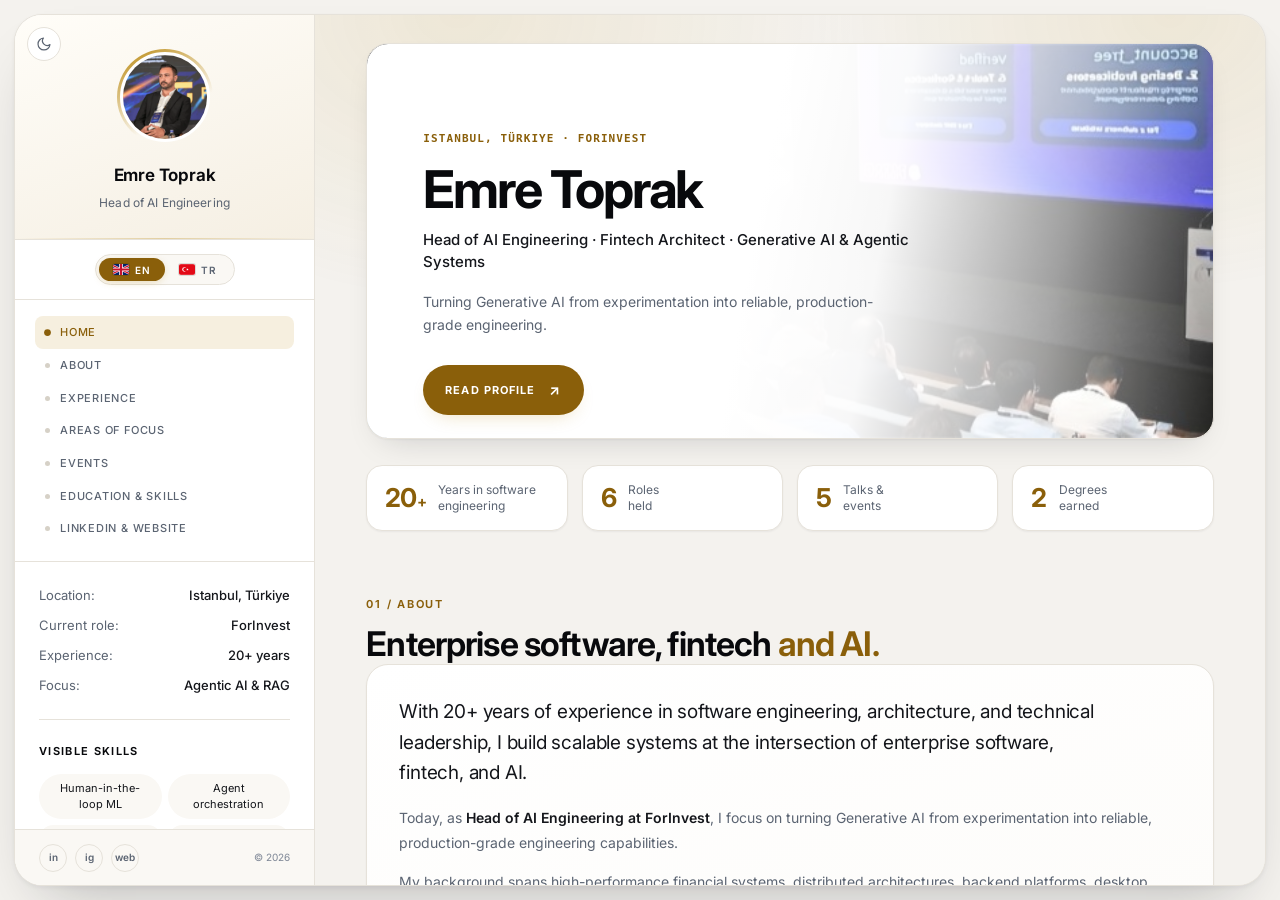
==== commit d4952798: "new desing" ====
--- a/index.html
+++ b/index.html
@@ -4,33 +4,47 @@
   <meta charset="utf-8">
   <title>Emre Toprak | Head of AI Engineering | Fintech Architect</title>
   <meta name="viewport" content="width=device-width, initial-scale=1">
-  <meta name="theme-color" content="#1e1e28">
+  <meta name="theme-color" content="#f4f2ee" media="(prefers-color-scheme: light)">
+  <meta name="theme-color" content="#0a0c11" media="(prefers-color-scheme: dark)">
   <meta name="description" content="Emre Toprak — Head of AI Engineering at ForInvest and fintech architect specializing in Generative AI, agentic systems, RAG, MCP and scalable distributed systems.">
   <meta name="author" content="Emre Toprak"><meta name="robots" content="index, follow, max-image-preview:large, max-snippet:-1, max-video-preview:-1"><meta name="googlebot" content="index, follow"><meta name="referrer" content="strict-origin-when-cross-origin">
   <link rel="canonical" href="https://emretoprak.com/"><link rel="alternate" hreflang="en" href="https://emretoprak.com/"><link rel="alternate" hreflang="tr" href="https://emretoprak.com/tr/"><link rel="alternate" hreflang="x-default" href="https://emretoprak.com/"><link rel="icon" href="/favicon.ico" sizes="any"><link rel="icon" type="image/png" sizes="32x32" href="/favicon-32x32.png"><link rel="icon" type="image/png" sizes="16x16" href="/favicon-16x16.png"><link rel="apple-touch-icon" sizes="180x180" href="/apple-touch-icon.png"><link rel="manifest" href="/site.webmanifest"><link rel="preload" as="image" href="/docs/avatar.webp" type="image/webp" imagesrcset="/docs/avatar.webp" fetchpriority="high">
   <meta property="og:locale" content="en_US" data-meta-locale><meta property="og:locale:alternate" content="tr_TR"><meta property="og:type" content="profile"><meta property="profile:first_name" content="Emre"><meta property="profile:last_name" content="Toprak"><meta property="profile:username" content="etoprak"><meta property="og:url" content="https://emretoprak.com/"><meta property="og:title" content="Emre Toprak | Head of AI Engineering | Fintech Architect"><meta property="og:description" content="Head of AI Engineering at ForInvest specializing in Generative AI, agentic systems, RAG, MCP and scalable distributed systems."><meta property="og:image" content="https://emretoprak.com/docs/cover.jpeg"><meta property="og:image:alt" content="Emre Toprak professional profile"><meta property="og:image:type" content="image/jpeg"><meta property="og:image:width" content="1280"><meta property="og:image:height" content="720">
   <meta name="twitter:card" content="summary_large_image"><meta name="twitter:title" content="Emre Toprak | Head of AI Engineering | Fintech Architect"><meta name="twitter:description" content="Head of AI Engineering at ForInvest specializing in Generative AI, agentic systems, RAG, MCP and scalable distributed systems."><meta name="twitter:image" content="https://emretoprak.com/docs/cover.jpeg"><meta name="twitter:image:alt" content="Emre Toprak professional profile"><meta name="twitter:url" content="https://emretoprak.com/">
-  <script type="application/ld+json" id="structured-data">{"@context":"https://schema.org","@graph":[{"@type":"ProfilePage","@id":"https://emretoprak.com/#profile","url":"https://emretoprak.com/","name":"Emre Toprak | Head of AI Engineering | Fintech Architect","isPartOf":{"@id":"https://emretoprak.com/#website"},"about":{"@id":"https://emretoprak.com/#person"},"mainEntity":{"@id":"https://emretoprak.com/#person"},"inLanguage":"en"},{"@type":"AboutPage","@id":"https://emretoprak.com/#about","url":"https://emretoprak.com/","name":"About Emre Toprak","isPartOf":{"@id":"https://emretoprak.com/#website"},"mainEntity":{"@id":"https://emretoprak.com/#person"},"inLanguage":"en"},{"@type":"WebSite","@id":"https://emretoprak.com/#website","url":"https://emretoprak.com/","name":"Emre Toprak","description":"Personal website of Emre Toprak.","publisher":{"@id":"https://emretoprak.com/#person"},"inLanguage":"en"},{"@type":"Organization","@id":"https://emretoprak.com/#forinvest","name":"ForInvest","legalName":"ForInvest Yazılım ve Teknoloji Hizmetleri A.Ş.","url":"https://www.forinvest.com","logo":{"@type":"ImageObject","url":"https://www.forinvest.com/assets/forinvest/i/btc/logo.svg"},"description":"Financial data and technology company serving real-time market data, charts, screeners and AI-driven financial tooling.","address":{"@type":"PostalAddress","addressLocality":"Istanbul","addressCountry":"TR"},"sameAs":["https://www.forinvest.com","https://mcp.forinvest.com"]},{"@type":"Person","@id":"https://emretoprak.com/#person","name":"Emre Toprak","url":"https://emretoprak.com/","image":"https://emretoprak.com/docs/avatar.png","jobTitle":"Head of AI Engineering","description":"Head of AI Engineering, Fintech Architect, Generative AI and Agentic Systems specialist in Istanbul, Türkiye.","worksFor":{"@id":"https://emretoprak.com/#forinvest"},"address":{"@type":"PostalAddress","addressLocality":"Istanbul","addressCountry":"TR"},"alumniOf":[{"@type":"CollegeOrUniversity","name":"Istanbul University"},{"@type":"CollegeOrUniversity","name":"Sakarya University"}],"knowsAbout":["Human-in-the-loop Machine Learning","Agent orchestration","AI observability","LangChain","Large Language Models (LLM)","LangGraph","Langflow","RAG","MCP","Java","TypeScript","JavaScript","Node.js","React","Vue","Python","Deep Learning",".NET Framework","PHP","HTML","Software Architecture","NHibernate","Machine Learning","Financial AI","Full-Stack Development"],"hasCredential":[{"@type":"EducationalOccupationalCredential","credentialCategory":"degree","educationalLevel":"Bachelor's Degree","name":"Management Information Systems","recognizedBy":{"@type":"CollegeOrUniversity","name":"Istanbul University"}},{"@type":"EducationalOccupationalCredential","credentialCategory":"degree","educationalLevel":"Master's Degree","name":"Computer / Informatics Engineering","recognizedBy":{"@type":"CollegeOrUniversity","name":"Sakarya University"}}],"sameAs":["https://www.linkedin.com/in/etoprak/","https://github.com/emretoprak","https://www.instagram.com/emretoprak/"]},{"@type":"ItemList","@id":"https://emretoprak.com/#focus-areas","name":"Emre Toprak's areas of focus","itemListElement":[{"@type":"ListItem","position":1,"name":"AI Engineering and Agentic AI Systems"},{"@type":"ListItem","position":2,"name":"Domain-Specific LLMs and Financial AI"},{"@type":"ListItem","position":3,"name":"Generative AI, RAG and MCP"},{"@type":"ListItem","position":4,"name":"AI-Native Software Engineering"}]}]}</script>
+  <script type="application/ld+json" id="structured-data">{"@context":"https://schema.org","@graph":[{"@type":"ProfilePage","@id":"https://emretoprak.com/#profile","url":"https://emretoprak.com/","name":"Emre Toprak | Head of AI Engineering | Fintech Architect","isPartOf":{"@id":"https://emretoprak.com/#website"},"about":{"@id":"https://emretoprak.com/#person"},"mainEntity":{"@id":"https://emretoprak.com/#person"},"inLanguage":"en"},{"@type":"AboutPage","@id":"https://emretoprak.com/#about","url":"https://emretoprak.com/","name":"About Emre Toprak","isPartOf":{"@id":"https://emretoprak.com/#website"},"mainEntity":{"@id":"https://emretoprak.com/#person"},"inLanguage":"en"},{"@type":"WebSite","@id":"https://emretoprak.com/#website","url":"https://emretoprak.com/","name":"Emre Toprak","description":"Personal website of Emre Toprak.","publisher":{"@id":"https://emretoprak.com/#person"},"inLanguage":"en"},{"@type":"Organization","@id":"https://emretoprak.com/#forinvest","name":"ForInvest","legalName":"ForInvest Yazılım ve Teknoloji Hizmetleri A.Ş.","url":"https://www.forinvest.com","logo":{"@type":"ImageObject","url":"https://www.forinvest.com/assets/forinvest/i/btc/logo.svg"},"description":"Financial data and technology company serving real-time market data, charts, screeners and AI-driven financial tooling.","address":{"@type":"PostalAddress","addressLocality":"Istanbul","addressCountry":"TR"},"sameAs":["https://www.forinvest.com","https://mcp.forinvest.com"]},{"@type":"Person","@id":"https://emretoprak.com/#person","name":"Emre Toprak","url":"https://emretoprak.com/","image":"https://emretoprak.com/docs/avatar.png","jobTitle":"Head of AI Engineering","description":"Head of AI Engineering, Fintech Architect, Generative AI and Agentic Systems specialist in Istanbul, Türkiye.","worksFor":{"@id":"https://emretoprak.com/#forinvest"},"address":{"@type":"PostalAddress","addressLocality":"Istanbul","addressCountry":"TR"},"alumniOf":[{"@type":"CollegeOrUniversity","name":"Istanbul University"},{"@type":"CollegeOrUniversity","name":"Sakarya University"}],"knowsAbout":["Human-in-the-loop Machine Learning","Agent orchestration","AI observability","LangChain","Large Language Models (LLM)","LangGraph","Langflow","RAG","MCP","Java","TypeScript","JavaScript","Node.js","React","Vue","Python","Deep Learning",".NET Framework","PHP","HTML","Software Architecture","NHibernate","Machine Learning","Financial AI","Full-Stack Development","TensorFlow","Algorithmic Trading"],"hasCredential":[{"@type":"EducationalOccupationalCredential","credentialCategory":"degree","educationalLevel":"Bachelor's Degree","name":"Management Information Systems","recognizedBy":{"@type":"CollegeOrUniversity","name":"Istanbul University"}},{"@type":"EducationalOccupationalCredential","credentialCategory":"degree","educationalLevel":"Master's Degree","name":"Computer / Informatics Engineering","recognizedBy":{"@type":"CollegeOrUniversity","name":"Sakarya University"}}],"sameAs":["https://www.linkedin.com/in/etoprak/","https://github.com/emretoprak","https://www.instagram.com/emretoprak/"]},{"@type":"ItemList","@id":"https://emretoprak.com/#focus-areas","name":"Emre Toprak's areas of focus","itemListElement":[{"@type":"ListItem","position":1,"name":"AI Engineering and Agentic AI Systems"},{"@type":"ListItem","position":2,"name":"Domain-Specific LLMs and Financial AI"},{"@type":"ListItem","position":3,"name":"Generative AI, RAG and MCP"},{"@type":"ListItem","position":4,"name":"AI-Native Software Engineering"}]}]}</script>
   <link rel="preconnect" href="https://fonts.googleapis.com">
   <link rel="preconnect" href="https://fonts.gstatic.com" crossorigin>
   <link rel="stylesheet" href="https://fonts.googleapis.com/css2?family=Inter:wght@400;500;600;700&display=swap">
-  <link rel="stylesheet" href="/style.css">
+  <link rel="stylesheet" href="/style.css?v=2">
+  <script>
+    (function () {
+      try {
+        var stored = localStorage.getItem('site-theme');
+        var theme = stored === 'light' || stored === 'dark'
+          ? stored
+          : (window.matchMedia('(prefers-color-scheme: dark)').matches ? 'dark' : 'light');
+        document.documentElement.setAttribute('data-theme', theme);
+      } catch (error) {
+        document.documentElement.setAttribute('data-theme', 'light');
+      }
+    })();
+  </script>
 </head>
 <body><a class="skip-link" href="#scrollbar">Skip to content</a><div class="art-app"><div class="art-app-wrapper"><div class="art-app-container">
-  <aside class="art-info-bar" id="info-bar" aria-label="Profile information"><div class="art-info-bar-frame"><div class="art-header"><button class="art-close" data-close="info" aria-label="Close profile panel">×</button><div class="art-avatar-wrap"><picture><source srcset="/docs/avatar.webp" type="image/webp"><img src="/docs/avatar.png" alt="Portrait of Emre Toprak" width="400" height="400" decoding="async"></picture></div><h2>Emre Toprak</h2><p>Head of AI Engineering</p></div><div class="art-language-switcher"><div class="art-lang-toggle" role="group" aria-label="Language" data-active="en"><span class="art-lang-thumb" aria-hidden="true"></span><a class="art-lang-opt is-active" data-language="en" aria-pressed="true" href="/"><svg class="art-lang-flag" viewBox="0 0 60 30" preserveAspectRatio="xMidYMid slice" aria-hidden="true" focusable="false"><rect width="60" height="30" fill="#012169"/><path d="M0 0l60 30M60 0L0 30" stroke="#fff" stroke-width="6"/><path d="M0 0l60 30M60 0L0 30" stroke="#C8102E" stroke-width="4"/><path d="M30 0v30M0 15h60" stroke="#fff" stroke-width="10"/><path d="M30 0v30M0 15h60" stroke="#C8102E" stroke-width="6"/></svg><span class="art-lang-label">EN</span></a><a class="art-lang-opt" data-language="tr" aria-pressed="false" href="/tr/"><svg class="art-lang-flag" viewBox="0 0 30 20" aria-hidden="true" focusable="false"><rect width="30" height="20" fill="#E30A17"/><circle cx="10" cy="10" r="4" fill="#fff"/><circle cx="11.2" cy="10" r="3.2" fill="#E30A17"/><path fill="#fff" d="M16 7.8l0.52 1.49 1.57 0.03-1.25 0.95 0.45 1.51L16 10.88l-1.29 0.9 0.46-1.51-1.26-0.95 1.58-0.03z"/></svg><span class="art-lang-label">TR</span></a></div></div><nav class="art-left-nav" aria-label="Main navigation"><a class="active" href="#home">Home</a><a href="#about">About</a><a href="#experience">Experience</a><a href="#focus">Areas of focus</a><a href="#events">Events</a><a href="#education">Education & skills</a><a href="#contact">LinkedIn & website</a></nav><div class="art-scroll-frame" id="scrollbar2"><div class="art-profile-data"><div><span>Location:</span><strong>Istanbul, Türkiye</strong></div><div><span>Current role:</span><strong>ForInvest</strong></div><div><span>Experience:</span><strong>20+ years</strong></div><div><span>Focus:</span><strong>Agentic AI &amp; RAG</strong></div></div><div class="art-divider"></div><h3 class="art-side-title">Visible skills</h3><div class="art-skill-groups compact"><span>Human-in-the-loop ML</span><span>Agent orchestration</span><span>AI observability</span><span>LangChain</span><span>LLMs</span><span>LangGraph</span><span>Langflow</span><span>RAG</span><span>MCP</span><span>Java</span><span>TypeScript</span><span>Node.js</span><span>React</span><span>Vue</span><span>Python</span><span>Deep Learning</span><span>.NET Framework</span><span>Software Architecture</span><span>Financial AI</span></div><div class="art-divider"></div><h3 class="art-side-title">Languages</h3><ul class="art-knowledge"><li>English — Professional working proficiency</li><li>Turkish — Native or bilingual proficiency</li></ul><a class="art-download" href="https://www.linkedin.com/in/etoprak/" target="_blank" rel="noopener">View LinkedIn profile <span>↗</span></a></div><div class="art-social"><a href="https://www.linkedin.com/in/etoprak/" target="_blank" rel="noopener" aria-label="LinkedIn">in</a><a href="https://www.instagram.com/emretoprak/" target="_blank" rel="noopener" aria-label="Instagram">ig</a><a href="https://emretoprak.com" aria-label="Personal website">web</a><span>© <span id="year"></span></span></div></div></aside>
+  <aside class="art-info-bar" id="info-bar" aria-label="Profile information"><div class="art-info-bar-frame"><div class="art-header"><button class="art-close" data-close="info" aria-label="Close profile panel">×</button><button class="art-theme-toggle" type="button" data-theme-toggle aria-label="Switch to dark theme" aria-pressed="false"><svg class="art-theme-icon art-theme-moon" viewBox="0 0 24 24" fill="none" stroke="currentColor" stroke-width="1.8" stroke-linecap="round" stroke-linejoin="round" aria-hidden="true" focusable="false"><path d="M21 12.8A9 9 0 1 1 11.2 3a7 7 0 0 0 9.8 9.8z"/></svg><svg class="art-theme-icon art-theme-sun" viewBox="0 0 24 24" fill="none" stroke="currentColor" stroke-width="1.8" stroke-linecap="round" stroke-linejoin="round" aria-hidden="true" focusable="false"><circle cx="12" cy="12" r="4.2"/><path d="M12 2.4v2.2M12 19.4v2.2M2.4 12h2.2M19.4 12h2.2M5.2 5.2l1.6 1.6M17.2 17.2l1.6 1.6M18.8 5.2l-1.6 1.6M6.8 17.2l-1.6 1.6"/></svg></button><div class="art-avatar-wrap"><picture><source srcset="/docs/avatar.webp" type="image/webp"><img src="/docs/avatar.png" alt="Portrait of Emre Toprak" width="400" height="400" decoding="async"></picture></div><h2>Emre Toprak</h2><p>Head of AI Engineering</p></div><div class="art-language-switcher"><div class="art-lang-toggle" role="group" aria-label="Language" data-active="en"><span class="art-lang-thumb" aria-hidden="true"></span><a class="art-lang-opt is-active" data-language="en" aria-pressed="true" href="/"><svg class="art-lang-flag" viewBox="0 0 60 30" preserveAspectRatio="xMidYMid slice" aria-hidden="true" focusable="false"><rect width="60" height="30" fill="#012169"/><path d="M0 0l60 30M60 0L0 30" stroke="#fff" stroke-width="6"/><path d="M0 0l60 30M60 0L0 30" stroke="#C8102E" stroke-width="4"/><path d="M30 0v30M0 15h60" stroke="#fff" stroke-width="10"/><path d="M30 0v30M0 15h60" stroke="#C8102E" stroke-width="6"/></svg><span class="art-lang-label">EN</span></a><a class="art-lang-opt" data-language="tr" aria-pressed="false" href="/tr/"><svg class="art-lang-flag" viewBox="0 0 30 20" aria-hidden="true" focusable="false"><rect width="30" height="20" fill="#E30A17"/><circle cx="10" cy="10" r="4" fill="#fff"/><circle cx="11.2" cy="10" r="3.2" fill="#E30A17"/><path fill="#fff" d="M16 7.8l0.52 1.49 1.57 0.03-1.25 0.95 0.45 1.51L16 10.88l-1.29 0.9 0.46-1.51-1.26-0.95 1.58-0.03z"/></svg><span class="art-lang-label">TR</span></a></div></div><nav class="art-left-nav" aria-label="Main navigation"><a class="active" href="#home">Home</a><a href="#about">About</a><a href="#experience">Experience</a><a href="#focus">Areas of focus</a><a href="#events">Events</a><a href="#education">Education & skills</a><a href="#contact">LinkedIn & website</a></nav><div class="art-scroll-frame" id="scrollbar2"><div class="art-profile-data"><div><span>Location:</span><strong>Istanbul, Türkiye</strong></div><div><span>Current role:</span><strong>ForInvest</strong></div><div><span>Experience:</span><strong>20+ years</strong></div><div><span>Focus:</span><strong>Agentic AI &amp; RAG</strong></div></div><div class="art-divider"></div><h3 class="art-side-title">Visible skills</h3><div class="art-skill-groups compact"><span>Human-in-the-loop ML</span><span>Agent orchestration</span><span>AI observability</span><span>LangChain</span><span>LLMs</span><span>LangGraph</span><span>Langflow</span><span>RAG</span><span>MCP</span><span>Java</span><span>TypeScript</span><span>Node.js</span><span>React</span><span>Vue</span><span>Python</span><span>Deep Learning</span><span>TensorFlow</span><span>.NET Framework</span><span>Software Architecture</span><span>Financial AI</span></div><div class="art-divider"></div><h3 class="art-side-title">Languages</h3><ul class="art-knowledge"><li>English — Professional working proficiency</li><li>Turkish — Native or bilingual proficiency</li></ul><a class="art-download" href="https://www.linkedin.com/in/etoprak/" target="_blank" rel="noopener">View LinkedIn profile <span>↗</span></a></div><div class="art-social"><a href="https://www.linkedin.com/in/etoprak/" target="_blank" rel="noopener" aria-label="LinkedIn">in</a><a href="https://www.instagram.com/emretoprak/" target="_blank" rel="noopener" aria-label="Instagram">ig</a><a href="https://emretoprak.com" aria-label="Personal website">web</a><span>© <span id="year"></span></span></div></div></aside>
 
   <main class="art-content" id="scrollbar" aria-label="Main content"><div class="art-curtain" data-close="all"></div><div class="art-top-bg"></div><div class="art-content-frame"><section class="art-section art-banner" id="home" aria-labelledby="home-heading"><div class="art-banner-back"></div><div class="art-banner-overlay"></div><div class="art-banner-content"><p class="art-code">Istanbul, Türkiye · ForInvest</p><h1 id="home-heading">Emre Toprak</h1><p class="art-banner-subtitle">Head of AI Engineering · Fintech Architect · Generative AI &amp; Agentic Systems</p><p class="art-banner-text">Turning Generative AI from experimentation into reliable, production-grade engineering.</p><a href="#about" class="art-btn">Read profile <span>↗</span></a></div><picture><source srcset="/docs/avatar.webp" type="image/webp"><img class="art-banner-avatar" src="/docs/avatar.png" alt="Portrait of Emre Toprak" width="400" height="400" fetchpriority="high" decoding="async"></picture></section><section class="art-counters" aria-label="Profile summary"><div><strong>20<span>+</span></strong><p>Years in software<br>engineering</p></div><div><strong>6</strong><p>Roles<br>held</p></div><div><strong>5</strong><p>Talks &amp;<br>events</p></div><div><strong>2</strong><p>Degrees<br>earned</p></div></section>
 
   <section class="art-section" id="about" aria-labelledby="about-heading"><div class="art-heading"><p>01 / About</p><h2 id="about-heading">Enterprise software, fintech <span>and AI.</span></h2><div class="art-card art-about"><p class="art-lead">With 20+ years of experience in software engineering, architecture, and technical leadership, I build scalable systems at the intersection of enterprise software, fintech, and AI.</p><p>Today, as <b>Head of AI Engineering at ForInvest</b>, I focus on turning Generative AI from experimentation into reliable, production-grade engineering capabilities.</p><p>My background spans high-performance financial systems, distributed architectures, backend platforms, desktop, mobile, and web engineering. This breadth allows me to approach AI not simply as an application layer, but as part of the broader software engineering lifecycle — from architecture and development to testing, security, deployment, and operations.</p><p>My current focus is AI-native software engineering: designing agentic systems, RAG architectures, Model Context Protocol (MCP) integrations, and AI-powered developer tools that improve engineering productivity and R&amp;D efficiency.</p><p>I also work on domain-specific LLM development, including fine-tuning models for financial use cases. I focus on adapting foundation models to financial terminology, workflows, and domain knowledge while evaluating model accuracy, reliability, and production readiness.</p><p>I am particularly interested in building AI agents that become reliable participants in the software development lifecycle — understanding requirements, analyzing codebases, generating and validating changes, improving test coverage, and supporting engineering teams.</p><p>As a technical leader, I enjoy simplifying complex engineering environments, connecting multidisciplinary teams, and establishing pragmatic standards that enable teams to move faster without compromising reliability, security, or scalability.</p></div></section>
 
-  <section class="art-section" id="experience" aria-labelledby="experience-heading"><div class="art-heading"><p>02 / Experience</p><h2 id="experience-heading">Professional <span>experience.</span></h2></div><div class="art-timeline"><div class="art-company-group"><div class="art-company-heading">ForInvest</div><p class="art-company-meta">Full-time · 3 yrs 11 mos · Remote</p><article class="forinvest-role"><time datetime="2025-08">Aug 2025 — Present · 1 yr 3 mos</time><div class="art-timeline-dot"></div><div><p class="art-company">ForInvest <small>Full-time · Remote</small></p><h3>Head of AI Engineering</h3><ul class="art-detail-list"><li class="art-bullet-formind">Architected and deployed <a href="https://formind.forinvest.com" target="_blank" rel="noopener">ForMind</a> and <a href="https://mcp.forinvest.com" target="_blank" rel="noopener">ForInvest MCP</a>, driving cutting-edge financial AI ecosystems and model-context protocol structures.</li><li>Built and maintained the enterprise AgentCore infrastructure, seamlessly orchestrating multi-LLM workflows across Claude, OpenAI and Google models.</li><li>Developed a production-grade AI Developer agent integrated with GitLab that autonomously reads codebases, resolves issues, updates tracking systems and opens Merge Requests (MRs).</li><li>Designed and implemented advanced RAG (Retrieval-Augmented Generation) architectures, specialized financial LLM fine-tuning pipelines and semantic graphs.</li><li>Engineered AI-driven CI/CD quality gates for automated code analysis, vulnerability scanning, security compliance and synthetic test generation.</li><li>Mastered the Generative AI stack, delivering complex autonomous agents and conversational graphs utilizing LangChain, LangGraph and Langflow.</li></ul><p class="art-role-skills"><b>LangChain, Large Language Models (LLM)</b> and +15 skills</p></div></article><article class="forinvest-role"><time datetime="2022-12/2025-08">Dec 2022 — Aug 2025 · 2 yrs 9 mos</time><div class="art-timeline-dot"></div><div><p class="art-company">ForInvest <small>Full-time · Istanbul, Türkiye · Hybrid</small></p><h3>Senior Software Developer Team Lead</h3><ul class="art-detail-list"><li>Led cross-functional engineering teams delivering highly available, mission-critical fintech systems using Node.js, Java and modern frontend frameworks.</li><li>Spearheaded enterprise system design and high-level architectural decisions, ensuring maximum system resilience, fault tolerance and loose coupling.</li><li>Handled billions of monthly requests by engineering a robust widget-serving asset infrastructure backed by CloudFlare caching and edge computing.</li><li>Built secure, PCI-compliant global payment gateway integrations and high-throughput transaction processing systems.</li><li>Delivered high-performance financial dashboards and live horse-tracking clients using React, React Native and Vue.</li><li>Directed deep-learning and big-data initiatives to turn unstructured financial market data into actionable analytical assets.</li></ul><p class="art-role-skills"><b>Full-Stack Development, TypeScript</b> and +8 skills</p></div></article></div><article><time datetime="2014-10/2022-12">Oct 2014 — Dec 2022 · 8 yrs 3 mos</time><div class="art-timeline-dot"></div><div><p class="art-company">Foreks <small>Full-time · Istanbul, Türkiye · Hybrid</small></p><h3>Software Team Lead</h3><ul class="art-detail-list"><li>Engineered a comprehensive, end-to-end Financial Data Terminal incorporating live streaming stock data, real-time technical analysis modules and advanced financial metrics.</li><li>Spearheaded a major cloud-native migration, shifting monolithic legacy applications into an optimized Java and Node.js backend microservices architecture.</li><li>Achieved massive infrastructure cost reductions and resource optimization by consolidating complex multi-server setups into highly efficient single-server topologies.</li><li>Orchestrated the UI/UX rewrite of core data products, introducing responsive and fast client-side applications with React and Vue.</li></ul><p class="art-role-skills"><b>Java, TypeScript</b> and +6 skills</p></div></article><article><time datetime="2012-07/2014-02">Jul 2012 — Feb 2014 · 1 yr 8 mos</time><div class="art-timeline-dot"></div><div><p class="art-company">Innova <small>Full-time · Istanbul, Türkiye · On-site</small></p><h3>Senior Software Developer</h3><ul class="art-detail-list"><li>Developed enterprise-grade banking and corporate payment systems, specifically focusing on automated collection, reconciliation and settlement engines.</li><li>Built and scaled critical financial integrations, including E-Invoice (E-Fatura) compliance systems and cross-platform ERP sync layers.</li><li>Handled backend business logic using .NET, MVC patterns and NHibernate ORM for structured data persistence.</li></ul><p class="art-role-skills"><b>Software Architecture, .NET Framework</b> and +4 skills</p></div></article><article><time datetime="2009-08/2012-07">Aug 2009 — Jul 2012 · 3 yrs</time><div class="art-timeline-dot"></div><div><p class="art-company">IBS Software <small>Full-time · Istanbul, Türkiye · On-site</small></p><h3>Software Developer</h3><ul class="art-detail-list"><li>Developed real-time web-based financial streaming apps, embedding live stock market tickers and interactive widgets into third-party portals using JSP.</li><li>Worked extensively with .NET Framework to build robust, multi-threaded market data processing tools and desktop/web trading interfaces.</li></ul><p class="art-role-skills"><b>Java, JavaScript</b> and +2 skills</p></div></article><article><time datetime="2006-08/2009-07">Aug 2006 — Jul 2009 · 3 yrs</time><div class="art-timeline-dot"></div><div><p class="art-company">avkom <small>Full-time · Istanbul, Türkiye · On-site</small></p><h3>Web Developer</h3><ul class="art-detail-list"><li>Engineered custom web applications, dynamic content management systems and commercial web portals from scratch using PHP.</li><li>Designed and integrated business workflows within .NET CRM platforms, extending core modules to match client requirements.</li><li>Crafted tailored user interfaces (UI) and user experiences (UX) through custom front-end styling and layouts.</li></ul><p class="art-role-skills"><b>PHP, HTML</b> and +2 skills</p></div></article></div></section>
+  <section class="art-section" id="experience" aria-labelledby="experience-heading"><div class="art-heading"><p>02 / Experience</p><h2 id="experience-heading">Professional <span>experience.</span></h2></div><div class="art-timeline"><div class="art-company-group"><div class="art-company-heading">ForInvest</div><p class="art-company-meta">Full-time · 3 yrs 11 mos · Remote</p><article class="forinvest-role"><time datetime="2025-08">Aug 2025 — Present · 1 yr 3 mos</time><div class="art-timeline-dot"></div><div><p class="art-company">ForInvest <small>Full-time · Remote</small></p><h3>Head of AI Engineering</h3><ul class="art-detail-list"><li class="art-bullet-formind">Architected and deployed <a href="https://formind.forinvest.com" target="_blank" rel="noopener">ForMind</a> and <a href="https://mcp.forinvest.com" target="_blank" rel="noopener">ForInvest MCP</a>, driving cutting-edge financial AI ecosystems and model-context protocol structures.</li><li>Built and maintained the enterprise AgentCore infrastructure, seamlessly orchestrating multi-LLM workflows across Claude, OpenAI and Google models.</li><li>Developed a production-grade AI Developer agent integrated with GitLab that autonomously reads codebases, resolves issues, updates tracking systems and opens Merge Requests (MRs).</li><li>Designed and implemented advanced RAG (Retrieval-Augmented Generation) architectures, specialized financial LLM fine-tuning pipelines and semantic graphs.</li><li>Engineered AI-driven CI/CD quality gates for automated code analysis, vulnerability scanning, security compliance and synthetic test generation.</li><li>Mastered the Generative AI stack, delivering complex autonomous agents and conversational graphs utilizing LangChain, LangGraph and Langflow.</li></ul><p class="art-role-skills"><b>LangChain, Large Language Models (LLM)</b> and +15 skills</p></div></article><article class="forinvest-role"><time datetime="2022-12/2025-08">Dec 2022 — Aug 2025 · 2 yrs 9 mos</time><div class="art-timeline-dot"></div><div><p class="art-company">ForInvest <small>Full-time · Istanbul, Türkiye · Hybrid</small></p><h3>Senior Software Developer Team Lead</h3><ul class="art-detail-list"><li>Led cross-functional engineering teams delivering highly available, mission-critical fintech systems using Node.js, Java and modern frontend frameworks.</li><li>Spearheaded enterprise system design and high-level architectural decisions, ensuring maximum system resilience, fault tolerance and loose coupling.</li><li>Handled billions of monthly requests by engineering a robust widget-serving asset infrastructure backed by CloudFlare caching and edge computing.</li><li>Built secure, PCI-compliant global payment gateway integrations and high-throughput transaction processing systems.</li><li>Delivered high-performance financial dashboards and live horse-tracking clients using React, React Native and Vue.</li><li>Directed deep-learning and big-data initiatives to turn unstructured financial market data into actionable analytical assets.</li></ul><p class="art-role-skills"><b>Full-Stack Development, TypeScript</b> and +8 skills</p></div></article></div><article><time datetime="2014-10/2022-12">Oct 2014 — Dec 2022 · 8 yrs 3 mos</time><div class="art-timeline-dot"></div><div><p class="art-company">Foreks <small>Full-time · Istanbul, Türkiye · Hybrid</small></p><h3>Software Team Lead</h3><ul class="art-detail-list"><li>Engineered a comprehensive, end-to-end Financial Data Terminal incorporating live streaming stock data, real-time technical analysis modules and advanced financial metrics.</li><li>Spearheaded a major cloud-native migration, shifting monolithic legacy applications into an optimized Java and Node.js backend microservices architecture.</li><li>Achieved massive infrastructure cost reductions and resource optimization by consolidating complex multi-server setups into highly efficient single-server topologies.</li><li>Orchestrated the UI/UX rewrite of core data products, introducing responsive and fast client-side applications with React and Vue.</li><li>Built algorithmic trading systems powered by machine learning, using TensorFlow to train market prediction models and backtest trading strategies against historical data.</li></ul><p class="art-role-skills"><b>Java, TypeScript</b> and +7 skills</p></div></article><article><time datetime="2012-07/2014-02">Jul 2012 — Feb 2014 · 1 yr 8 mos</time><div class="art-timeline-dot"></div><div><p class="art-company">Innova <small>Full-time · Istanbul, Türkiye · On-site</small></p><h3>Senior Software Developer</h3><ul class="art-detail-list"><li>Developed enterprise-grade banking and corporate payment systems, specifically focusing on automated collection, reconciliation and settlement engines.</li><li>Built and scaled critical financial integrations, including E-Invoice (E-Fatura) compliance systems and cross-platform ERP sync layers.</li><li>Handled backend business logic using .NET, MVC patterns and NHibernate ORM for structured data persistence.</li></ul><p class="art-role-skills"><b>Software Architecture, .NET Framework</b> and +4 skills</p></div></article><article><time datetime="2009-08/2012-07">Aug 2009 — Jul 2012 · 3 yrs</time><div class="art-timeline-dot"></div><div><p class="art-company">IBS Software <small>Full-time · Istanbul, Türkiye · On-site</small></p><h3>Software Developer</h3><ul class="art-detail-list"><li>Developed real-time web-based financial streaming apps, embedding live stock market tickers and interactive widgets into third-party portals using JSP.</li><li>Worked extensively with .NET Framework to build robust, multi-threaded market data processing tools and desktop/web trading interfaces.</li></ul><p class="art-role-skills"><b>Java, JavaScript</b> and +2 skills</p></div></article><article><time datetime="2006-08/2009-07">Aug 2006 — Jul 2009 · 3 yrs</time><div class="art-timeline-dot"></div><div><p class="art-company">avkom <small>Full-time · Istanbul, Türkiye · On-site</small></p><h3>Web Developer</h3><ul class="art-detail-list"><li>Engineered custom web applications, dynamic content management systems and commercial web portals from scratch using PHP.</li><li>Designed and integrated business workflows within .NET CRM platforms, extending core modules to match client requirements.</li><li>Crafted tailored user interfaces (UI) and user experiences (UX) through custom front-end styling and layouts.</li></ul><p class="art-role-skills"><b>PHP, HTML</b> and +2 skills</p></div></article></div></section>
 
   <section class="art-section" id="focus" aria-labelledby="focus-heading"><div class="art-heading"><p>03 / Areas of focus</p><h2 id="focus-heading">Where AI meets <span>engineering.</span></h2><div class="art-service-grid"><article class="art-card"><div class="art-icon">⌁</div><h3>AI Engineering & Agentic AI Systems</h3><p>Designing agentic systems, autonomous agents, conversational graphs and AI-powered developer tools.</p><div class="art-focus-tags"><span>Autonomous agents</span><span>Agent orchestration</span><span>Engineering leadership</span></div></article><article class="art-card"><div class="art-icon">◈</div><h3>Domain-Specific LLMs & Financial AI</h3><p>Financial terminology, workflows and domain knowledge; fine-tuning, model evaluation and production readiness.</p><div class="art-focus-tags"><span>LLM fine-tuning</span><span>Model evaluation</span><span>Financial AI</span></div></article><article class="art-card"><div class="art-icon">◌</div><h3>Generative AI, RAG & MCP</h3><p>RAG architectures, Model Context Protocol integrations, semantic graphs and production-grade Generative AI.</p><div class="art-focus-tags"><span>RAG</span><span>MCP</span><span>Semantic graphs</span></div></article><article class="art-card"><div class="art-icon">⌬</div><h3>AI-Native Software Engineering</h3><p>AI across architecture, development, testing, security, deployment and operations to improve engineering productivity and R&amp;D efficiency.</p><div class="art-focus-tags"><span>Developer productivity</span><span>SDLC automation</span><span>Quality & security</span><span>Distributed systems</span></div></article></div></section>
 
   <section class="art-section" id="events" aria-labelledby="events-heading"><div class="art-heading"><p>04 / Talks & events</p><h2 id="events-heading">Sharing the <span>work.</span></h2><div class="art-event-slider" data-event-slider><button class="art-slider-button art-slider-prev" type="button" data-slider-prev aria-label="Previous event">‹</button><div class="art-event-viewport"><div class="art-event-track"><figure class="art-event-slide is-active"><img src="/docs/dms/agentic-ai-aws.jpeg" alt="Agentic AI and AWS event presentation" width="1280" height="720" loading="lazy" decoding="async"><figcaption><b>Agentic AI Türkiye</b><span>Twin Strikers: AWS AI & Cloud</span></figcaption></figure><figure class="art-event-slide"><img src="/docs/dms/cloud-day-istanbul-aws.jpeg" alt="AWS Cloud Day Türkiye presentation" width="1440" height="1440" loading="lazy" decoding="async"><figcaption><b>AWS Cloud Day Türkiye</b><span>Generative AI on financial investment decisions</span></figcaption></figure><figure class="art-event-slide"><img src="/docs/dms/cloud-day-istanbul-aws-sahne.jpeg" alt="Emre Toprak presenting on stage at AWS Cloud Day Istanbul" width="1451" height="963" loading="lazy" decoding="async"><figcaption><b>AWS Cloud Day Istanbul</b><span>Generative AI in financial services</span></figcaption></figure><figure class="art-event-slide"><img src="/docs/dms/forinvest-summit-2025.jpeg" alt="ForInvest InvestTech Summit 2025 presentation" width="1280" height="1600" loading="lazy" decoding="async"><figcaption><b>ForInvest InvestTech Summit ’25</b><span>Yapay Zeka Merkezli Nasıl Olunur</span></figcaption></figure><figure class="art-event-slide"><img src="/docs/dms/kiro-ai-aws.jpeg" alt="How ForInvest Accelerates FinTech Innovation with Kiro presentation" width="1528" height="924" loading="lazy" decoding="async"><figcaption><b>How ForInvest Accelerates FinTech Innovation with Kiro</b><span>AWS · AI Engineering</span></figcaption></figure></div></div><button class="art-slider-button art-slider-next" type="button" data-slider-next aria-label="Next event">›</button><div class="art-slider-dots" role="tablist" aria-label="Event slides"></div></div></section>
 
-      <section class="art-section" id="education" aria-labelledby="education-heading"><div class="art-heading"><p>05 / Education & skills</p><h2 id="education-heading">Education and <span>skills.</span></h2><div class="art-two-col"><div class="art-card"><h3>Education</h3><div class="art-edu"><b>Istanbul University</b><span>Lisans Derecesi · Management Information Systems, General</span><p>Database Management Systems, Systems Analysis & Design, Object-Oriented Programming and Data Structures. Computer-science principles connected with business administration and project management, including algorithm design and information systems architecture.</p></div><div class="art-edu"><b>Sakarya University</b><span>Yüksek Lisans (Master) · Bilgisayar / Bilişim Mühendisliği</span><p>Deep Learning frameworks for real-time virtual market data analysis and prediction, predictive systems for stock-market simulations, financial data processing and technical analysis research.</p></div><div class="art-languages"><b>Languages</b><span>English — Professional working proficiency</span><span>Turkish — Native or bilingual proficiency</span></div></div><div class="art-card"><h3>Skills</h3><div class="art-skill-groups full"><span>Human-in-the-loop Machine Learning</span><span>Agent orchestration</span><span>AI observability</span><span>LangChain</span><span>Large Language Models (LLM)</span><span>LangGraph</span><span>Langflow</span><span>RAG</span><span>MCP</span><span>Java</span><span>TypeScript</span><span>JavaScript</span><span>Node.js</span><span>React</span><span>Vue</span><span>Python</span><span>Deep Learning</span><span>.NET Framework</span><span>PHP</span><span>HTML</span><span>Software Architecture</span><span>NHibernate</span><span>Machine Learning</span><span>Financial AI</span><span>Full-Stack Development</span></div></div></div></section>
+      <section class="art-section" id="education" aria-labelledby="education-heading"><div class="art-heading"><p>05 / Education & skills</p><h2 id="education-heading">Education and <span>skills.</span></h2><div class="art-two-col"><div class="art-card"><h3>Education</h3><div class="art-edu"><b>Istanbul University</b><span>Lisans Derecesi · Management Information Systems, General</span><p>Database Management Systems, Systems Analysis & Design, Object-Oriented Programming and Data Structures. Computer-science principles connected with business administration and project management, including algorithm design and information systems architecture.</p></div><div class="art-edu"><b>Sakarya University</b><span>Yüksek Lisans (Master) · Bilgisayar / Bilişim Mühendisliği</span><p>Deep Learning frameworks for real-time virtual market data analysis and prediction, predictive systems for stock-market simulations, financial data processing and technical analysis research.</p></div><div class="art-languages"><b>Languages</b><span>English — Professional working proficiency</span><span>Turkish — Native or bilingual proficiency</span></div></div><div class="art-card"><h3>Skills</h3><div class="art-skill-groups full"><span>Human-in-the-loop Machine Learning</span><span>Agent orchestration</span><span>AI observability</span><span>LangChain</span><span>Large Language Models (LLM)</span><span>LangGraph</span><span>Langflow</span><span>RAG</span><span>MCP</span><span>Java</span><span>TypeScript</span><span>JavaScript</span><span>Node.js</span><span>React</span><span>Vue</span><span>Python</span><span>Deep Learning</span><span>.NET Framework</span><span>PHP</span><span>HTML</span><span>Software Architecture</span><span>NHibernate</span><span>Machine Learning</span><span>Financial AI</span><span>Full-Stack Development</span><span>TensorFlow</span></div></div></div></section>
 
       <section class="art-section" id="contact" aria-labelledby="contact-heading"><div class="art-heading"><p>06 / Verified links</p><h2 id="contact-heading">Find me on <span>LinkedIn.</span></h2><div class="art-card art-links-card"><p>The LinkedIn export provides these public profile links:</p><div class="art-link-grid"><a href="https://www.linkedin.com/in/etoprak/" target="_blank" rel="noopener"><b>LinkedIn</b><span>linkedin.com/in/etoprak ↗</span></a><a href="https://www.instagram.com/emretoprak/" target="_blank" rel="noopener"><b>Instagram</b><span>instagram.com/emretoprak ↗</span></a><a href="https://emretoprak.com" rel="noopener"><b>Personal website</b><span>emretoprak.com ↗</span></a></div></div></section><footer class="art-footer"><span>© <span id="footer-year"></span> Emre Toprak</span><span>Head of AI Engineering · Fintech Architect · Generative AI & Agentic Systems</span></footer>
   </div></main>
-  </div></div></div><div class="art-lightbox" data-lightbox aria-hidden="true" role="dialog" aria-modal="true" aria-label="Expanded event image"><button class="art-lightbox-close" type="button" data-lightbox-close aria-label="Close expanded image">×</button><img src="" alt="Expanded event image" data-lightbox-image><p data-lightbox-caption></p></div><div class="art-mobile-top-bar"><button class="art-mobile-info" data-info-toggle aria-label="Open profile">ET</button><span>Emre Toprak</span><div class="art-lang-toggle is-mobile" role="group" aria-label="Language" data-active="en"><span class="art-lang-thumb" aria-hidden="true"></span><a class="art-lang-opt is-active" data-language="en" aria-pressed="true" href="/"><svg class="art-lang-flag" viewBox="0 0 60 30" preserveAspectRatio="xMidYMid slice" aria-hidden="true" focusable="false"><rect width="60" height="30" fill="#012169"/><path d="M0 0l60 30M60 0L0 30" stroke="#fff" stroke-width="6"/><path d="M0 0l60 30M60 0L0 30" stroke="#C8102E" stroke-width="4"/><path d="M30 0v30M0 15h60" stroke="#fff" stroke-width="10"/><path d="M30 0v30M0 15h60" stroke="#C8102E" stroke-width="6"/></svg><span class="art-lang-label">EN</span></a><a class="art-lang-opt" data-language="tr" aria-pressed="false" href="/tr/"><svg class="art-lang-flag" viewBox="0 0 30 20" aria-hidden="true" focusable="false"><rect width="30" height="20" fill="#E30A17"/><circle cx="10" cy="10" r="4" fill="#fff"/><circle cx="11.2" cy="10" r="3.2" fill="#E30A17"/><path fill="#fff" d="M16 7.8l0.52 1.49 1.57 0.03-1.25 0.95 0.45 1.51L16 10.88l-1.29 0.9 0.46-1.51-1.26-0.95 1.58-0.03z"/></svg><span class="art-lang-label">TR</span></a></div><button class="art-mobile-menu" data-menu-toggle aria-label="Open menu">☰</button></div><script src="/script.js"></script></body></html>
+  </div></div></div><div class="art-lightbox" data-lightbox aria-hidden="true" role="dialog" aria-modal="true" aria-label="Expanded event image"><button class="art-lightbox-close" type="button" data-lightbox-close aria-label="Close expanded image">×</button><img src="" alt="Expanded event image" data-lightbox-image><p data-lightbox-caption></p></div><div class="art-mobile-top-bar"><button class="art-mobile-info" data-info-toggle aria-label="Open profile">ET</button><span>Emre Toprak</span><div class="art-lang-toggle is-mobile" role="group" aria-label="Language" data-active="en"><span class="art-lang-thumb" aria-hidden="true"></span><a class="art-lang-opt is-active" data-language="en" aria-pressed="true" href="/"><svg class="art-lang-flag" viewBox="0 0 60 30" preserveAspectRatio="xMidYMid slice" aria-hidden="true" focusable="false"><rect width="60" height="30" fill="#012169"/><path d="M0 0l60 30M60 0L0 30" stroke="#fff" stroke-width="6"/><path d="M0 0l60 30M60 0L0 30" stroke="#C8102E" stroke-width="4"/><path d="M30 0v30M0 15h60" stroke="#fff" stroke-width="10"/><path d="M30 0v30M0 15h60" stroke="#C8102E" stroke-width="6"/></svg><span class="art-lang-label">EN</span></a><a class="art-lang-opt" data-language="tr" aria-pressed="false" href="/tr/"><svg class="art-lang-flag" viewBox="0 0 30 20" aria-hidden="true" focusable="false"><rect width="30" height="20" fill="#E30A17"/><circle cx="10" cy="10" r="4" fill="#fff"/><circle cx="11.2" cy="10" r="3.2" fill="#E30A17"/><path fill="#fff" d="M16 7.8l0.52 1.49 1.57 0.03-1.25 0.95 0.45 1.51L16 10.88l-1.29 0.9 0.46-1.51-1.26-0.95 1.58-0.03z"/></svg><span class="art-lang-label">TR</span></a></div><button class="art-theme-toggle art-theme-toggle--mobile" type="button" data-theme-toggle aria-label="Switch to dark theme" aria-pressed="false"><svg class="art-theme-icon art-theme-moon" viewBox="0 0 24 24" fill="none" stroke="currentColor" stroke-width="1.8" stroke-linecap="round" stroke-linejoin="round" aria-hidden="true" focusable="false"><path d="M21 12.8A9 9 0 1 1 11.2 3a7 7 0 0 0 9.8 9.8z"/></svg><svg class="art-theme-icon art-theme-sun" viewBox="0 0 24 24" fill="none" stroke="currentColor" stroke-width="1.8" stroke-linecap="round" stroke-linejoin="round" aria-hidden="true" focusable="false"><circle cx="12" cy="12" r="4.2"/><path d="M12 2.4v2.2M12 19.4v2.2M2.4 12h2.2M19.4 12h2.2M5.2 5.2l1.6 1.6M17.2 17.2l1.6 1.6M18.8 5.2l-1.6 1.6M6.8 17.2l-1.6 1.6"/></svg></button><button class="art-mobile-menu" data-menu-toggle aria-label="Open menu">☰</button></div><script src="/script.js?v=2"></script></body></html>
--- a/style.css
+++ b/style.css
@@ -1,95 +1,1680 @@
-:root{--bg:#141821;--surface:#1b202b;--card:#252c39;--card-2:#222936;--text:#f6f8fb;--muted:#c1c8d2;--line:#46505f;--accent:#ffd166;--shadow:0 5px 16px rgba(0,0,0,.24);--font:'Inter',Arial,Helvetica,sans-serif}*{box-sizing:border-box}html{scroll-behavior:smooth}body{margin:0;background:#0e1218;color:var(--text);font:14px/1.65 var(--font)}.skip-link{position:fixed;left:20px;top:-50px;background:var(--accent);color:#111;padding:9px 14px;z-index:200;text-decoration:none}.skip-link:focus{top:20px}.art-app{width:100%;min-height:100vh;padding:15px}.art-app-wrapper{max-width:1440px;height:calc(100vh - 30px);margin:auto;background:var(--bg);overflow:hidden}.art-app-container{height:100%;display:flex;position:relative}.art-info-bar{width:290px;min-width:290px;height:100%;background:var(--surface);position:relative;z-index:20}.art-info-bar-frame{height:100%;position:relative;display:flex;flex-direction:column;min-height:0}.art-header{height:235px;min-height:235px;flex:0 0 235px;padding:30px;text-align:center;background:linear-gradient(159deg,#2d2d3a 0%,#252531 100%);position:relative}.art-avatar-wrap{width:90px;height:90px;margin:0 auto 14px;position:relative}.art-avatar-wrap img{width:100%;height:100%;object-fit:cover;border-radius:50%;filter:grayscale(.1)}.art-lamp{position:absolute;bottom:3px;right:2px;width:16px;height:16px;border:3px solid #2d2d3a;border-radius:50%;background:#6ac276}.art-header h2{font-size:15px;margin:0;font-weight:600}.art-header p{color:var(--muted);font-size:11px;margin:1px 0 0}.art-close{display:none}.art-scroll-frame{height:auto;min-height:0;flex:1 1 auto;overflow:auto;padding:24px 30px 70px;scrollbar-width:thin;scrollbar-color:#555 var(--surface)}.art-scroll-frame::-webkit-scrollbar,.art-content::-webkit-scrollbar{width:4px}.art-scroll-frame::-webkit-scrollbar-thumb,.art-content::-webkit-scrollbar-thumb{background:#555;border-radius:5px}.art-profile-data{font-size:11px}.art-profile-data div{display:flex;justify-content:space-between;margin-bottom:7px}.art-profile-data span{color:var(--muted)}.art-profile-data strong{font-weight:400}.art-divider{height:1px;background:var(--line);margin:24px 0}.art-circles{display:flex;justify-content:space-between;text-align:center;gap:8px}.art-circle{font-size:9px;color:var(--muted);width:33%}.circle-value{width:58px;height:58px;margin:0 auto 7px;border:3px solid var(--accent);border-right-color:#4d4d57;border-radius:50%;display:flex;align-items:center;justify-content:center;color:var(--text);font-size:14px}.circle-value small{font-size:8px;color:var(--accent)}.art-side-title{font-size:11px;margin:0 0 15px;text-transform:uppercase;letter-spacing:.08em}.art-progress-list>div{margin-bottom:13px}.art-progress-list>div>div{display:flex;justify-content:space-between;font-size:10px;margin-bottom:5px}.art-progress-list span{color:#e7ebf2}.art-progress-list b{font-weight:400;color:var(--muted)}.art-progress-list i{display:block;height:4px;background:#464650;border-radius:4px}.art-progress-list em{display:block;height:100%;background:var(--accent);border-radius:4px}.art-knowledge{list-style:none;padding:0;margin:0;color:var(--muted);font-size:10px}.art-knowledge li{margin:5px 0}.art-knowledge li:before{content:'✓';color:var(--accent);margin-right:8px}.art-download{display:flex;justify-content:space-between;color:var(--text);font-size:11px;text-decoration:none;border-top:1px solid var(--line);margin-top:25px;padding-top:15px}.art-download span,.art-service-grid a span,.art-btn span{color:var(--accent);font-size:16px}.art-social{height:50px;min-height:50px;flex:0 0 50px;position:relative;bottom:auto;left:auto;right:auto;background:#252531;display:flex;align-items:center;gap:16px;padding:0 30px;font-size:11px}.art-social a{color:var(--muted);text-decoration:none}.art-social a:hover{color:var(--accent)}.art-social>span{color:#8993a3;margin-left:auto;font-size:9px}.art-left-nav{border-bottom:1px solid var(--line);padding:14px 30px 15px;margin:0;flex:0 0 auto}.art-left-nav a{display:flex;align-items:center;gap:9px;color:var(--muted);font-size:10px;text-decoration:none;text-transform:uppercase;letter-spacing:.04em;padding:4px 0}.art-left-nav a:before{content:'+';color:#8993a3;font-size:12px}.art-left-nav a:hover,.art-left-nav a.active{color:var(--accent)}.art-left-nav a.active:before{content:'—';color:var(--accent)}.art-content{position:relative;flex:1;height:100%;overflow-y:auto;overflow-x:hidden;padding-right:0;scroll-behavior:smooth}.art-menu-bar{display:none}.art-content-frame{position:relative;max-width:920px;margin:0 auto;padding-bottom:45px}.art-section{padding:60px 0 0}.art-banner{height:360px;margin:30px 0 0;position:relative;overflow:visible;background:url('/docs/cover.jpeg') center/cover;box-shadow:var(--shadow)}.art-banner-back{position:absolute;left:10%;right:10%;bottom:-12px;height:35px;background:#2b2b35;box-shadow:var(--shadow)}.art-banner-overlay{position:absolute;inset:0;background:linear-gradient(90deg,rgba(32,32,42,.97) 0%,rgba(32,32,42,.82) 50%,rgba(32,32,42,.1) 100%)}.art-banner-content{position:relative;z-index:2;padding:55px 45% 35px 60px}.art-code{font:12px/1.2 monospace;color:var(--accent);margin:0 0 15px}.art-banner h1{font-size:42px;line-height:1.1;margin:0 0 9px;letter-spacing:-.04em}.art-banner-subtitle{font-size:13px;color:#e7ebf2;margin:0 0 14px}.art-banner-subtitle span{color:var(--accent);margin:0 5px}.art-banner-text{color:#d0d6df;font-size:12px;line-height:1.6;margin:0 0 24px}.art-banner-photo{display:none}.art-btn{display:inline-flex;align-items:center;gap:28px;background:var(--accent);color:#201d11;padding:12px 16px;text-decoration:none;font-size:10px;font-weight:bold;text-transform:uppercase;letter-spacing:.05em;box-shadow:0 2px 5px rgba(0,0,0,.15)}.art-btn:hover{filter:brightness(1.08);transform:translateY(-2px)}.art-counters{display:grid;grid-template-columns:repeat(4,1fr);padding:30px 0 5px;gap:24px}.art-counters>div{display:flex;gap:10px;align-items:center}.art-counters strong{font-size:24px;line-height:1;color:var(--accent);font-weight:600}.art-counters strong span{font-size:13px}.art-counters p{margin:0;color:var(--muted);font-size:10px;line-height:1.25}.art-heading{margin-bottom:26px}.art-heading>p{color:var(--accent);font-size:10px;text-transform:uppercase;letter-spacing:.1em;margin:0 0 7px}.art-heading h2{font-size:28px;line-height:1.2;margin:0;font-weight:600}.art-heading h2 span,.art-contact h2 span{color:var(--accent)}.art-card{background:linear-gradient(159deg,var(--card) 0%,var(--card-2) 100%);padding:30px;box-shadow:var(--shadow);margin-bottom:20px}.art-about{max-width:100%}.art-card p{color:var(--muted);font-size:12px;margin:0 0 13px}.art-card p b{color:var(--text);font-weight:500}.art-lead{font-size:17px!important;line-height:1.45;color:var(--text)!important;max-width:680px}.art-about-grid{display:grid;grid-template-columns:repeat(3,1fr);gap:15px;border-top:1px solid var(--line);margin-top:25px;padding-top:20px}.art-about-grid span{display:block;color:var(--accent);font-size:10px}.art-about-grid b{display:block;font-size:11px;margin:5px 0}.art-about-grid small{color:var(--muted);font-size:10px}.art-timeline{position:relative}.art-timeline:before{content:'';position:absolute;left:132px;top:10px;bottom:25px;width:1px;background:var(--line)}.art-timeline article{display:grid;grid-template-columns:112px 40px 1fr;gap:0;padding:0 0 28px}.art-timeline time{font-size:10px;color:var(--muted);text-align:right;padding-top:3px}.art-timeline-dot{width:11px;height:11px;border:2px solid var(--accent);background:var(--bg);border-radius:50%;margin:4px auto;position:relative;z-index:1}.art-timeline article>div:last-child{border-bottom:1px solid var(--line);padding:0 0 23px}.art-company{font-size:11px!important;color:var(--accent)!important;margin:0 0 5px!important}.art-company small{color:var(--muted);margin-left:5px}.art-timeline h3{font-size:17px;margin:0 0 8px}.art-timeline p:not(.art-company){font-size:11px;line-height:1.6;color:var(--muted);margin:0}.art-tags{display:flex;gap:6px;margin-top:13px;flex-wrap:wrap}.art-tags span{border:1px solid #50505a;color:#b8c0cb;font-size:9px;padding:2px 7px}.art-service-grid,.art-project-grid{display:grid;grid-template-columns:repeat(3,1fr);gap:20px}.art-service-grid .art-card{margin:0;min-height:220px}.art-icon{font-size:35px;color:var(--accent);line-height:1;margin-bottom:22px}.art-service-grid h3,.art-project-grid h3{font-size:16px;margin:0 0 9px}.art-service-grid a{color:var(--text);font-size:10px;text-decoration:none;display:inline-flex;gap:14px;margin-top:10px}.art-project-grid{grid-template-columns:repeat(2,1fr)}.art-project-grid .art-card{position:relative;min-height:175px;margin:0}.art-project-grid p{color:var(--accent);font-size:10px!important;text-transform:uppercase;letter-spacing:.06em;margin:0 0 8px}.art-project-grid h3{font-size:18px}.art-project-grid span{font-size:11px;color:var(--muted)}.art-project-number{position:absolute;right:22px;top:20px;color:#8993a3!important;font:12px monospace!important}.art-two-col{display:grid;grid-template-columns:1fr 1fr;gap:20px}.art-two-col .art-card{margin:0}.art-two-col h3{font-size:16px;margin:0 0 20px}.art-edu{border-left:2px solid var(--accent);padding-left:13px;margin:0 0 18px}.art-edu b{font-size:12px;display:block}.art-edu span{color:var(--accent);font-size:10px;display:block}.art-edu p{font-size:10px;margin-top:7px}.art-toolkit{display:flex;gap:7px;flex-wrap:wrap}.art-toolkit span{border:1px solid #4b4b55;color:#d0d6df;padding:5px 8px;font-size:10px}.art-gallery{display:grid;grid-template-columns:repeat(3,1fr);gap:15px}.art-gallery figure{margin:0;background:var(--card);box-shadow:var(--shadow)}.art-gallery img{width:100%;height:145px;display:block;object-fit:cover;filter:saturate(.75)}.art-gallery figcaption{padding:12px;font-size:10px;color:#e7ebf2;line-height:1.3}.art-contact{background:linear-gradient(159deg,#2d2d3a,#252531);padding:55px 30px;text-align:center;margin-top:60px;box-shadow:var(--shadow)}.art-contact p{color:var(--accent);font-size:11px;margin:0 0 8px}.art-contact h2{font-size:32px;line-height:1.2;margin:0 0 25px}.art-footer{display:flex;justify-content:space-between;color:#8993a3;font-size:10px;padding:25px 0 0}.art-menu-bar{width:230px;min-width:230px;height:100%;background:#252531;position:absolute;right:-150px;top:0;z-index:25;transition:right .45s ease;box-shadow:-5px 0 15px rgba(0,0,0,.12)}.art-menu-bar.open{right:0}.art-menu-header{height:70px;border-bottom:1px solid #3d3d47;display:flex;align-items:center;padding-left:28px}.art-menu-button{width:28px;height:28px;background:none;border:0;cursor:pointer;position:relative}.art-menu-button span{position:absolute;width:21px;height:2px;background:var(--text);left:2px;top:13px;transition:.3s}.art-menu-button span:first-child{transform:rotate(45deg)}.art-menu-button span:last-child{transform:rotate(-45deg)}.art-menu-bar:not(.open) .art-menu-button span:first-child{transform:rotate(0);top:9px}.art-menu-bar:not(.open) .art-menu-button span:last-child{transform:rotate(0);top:18px}.art-menu-bar nav{padding:35px 30px}.art-menu-bar nav a{display:block;color:var(--muted);font-size:11px;text-decoration:none;text-transform:uppercase;letter-spacing:.05em;padding:8px 0;transition:.2s}.art-menu-bar nav a:hover,.art-menu-bar nav a.active{color:var(--accent)}.art-menu-footer{position:absolute;bottom:28px;left:30px;display:flex;gap:18px}.art-menu-footer a{font-size:10px;color:#aeb7c4;text-decoration:none}.art-menu-footer a:hover{color:var(--accent)}.art-mobile-top-bar{display:none}.art-curtain{display:none}@media(max-width:1100px){.art-content{padding-right:60px}.art-content-frame{max-width:850px}.art-banner-content{padding-left:45px}.art-banner-photo{right:15px;width:210px}}@media(max-width:920px){.art-app{padding:0}.art-app-wrapper{height:100vh;max-width:none}.art-info-bar{position:absolute;left:-290px;transition:left .45s ease;height:100%;z-index:40}.art-info-bar.open{left:0}.art-content{height:calc(100% - 70px);margin-top:70px;padding:0 15px 0 15px;width:100%}.art-content-frame{max-width:920px}.art-menu-bar{height:calc(100% - 70px);top:70px;right:-230px}.art-menu-bar.open{right:0}.art-mobile-top-bar{height:70px;display:flex;align-items:center;justify-content:space-between;padding:0 20px;background:#252531;color:var(--text);position:fixed;left:0;right:0;top:0;z-index:50;font-size:12px}.art-mobile-top-bar button{background:none;border:0;color:var(--accent);cursor:pointer;font-weight:bold}.art-mobile-info{font-size:14px}.art-mobile-menu{font-size:20px}.art-curtain{position:fixed;display:block;inset:0;background:rgba(16,16,20,.7);z-index:-1;opacity:0;transition:opacity .3s}.art-curtain.open{z-index:35;opacity:1}.art-banner{margin-top:15px}.art-banner-content{padding:45px 40% 30px 35px}.art-banner-photo{width:190px;height:260px}.art-section{padding-top:45px}.art-counters{padding-top:25px}.art-menu-bar nav{padding-top:25px}}@media(max-width:650px){.art-banner{height:430px}.art-banner-overlay{background:linear-gradient(90deg,rgba(32,32,42,.98),rgba(32,32,42,.72))}.art-banner-content{padding:38px 25px}.art-banner h1{font-size:34px}.art-banner-photo{opacity:.35;width:185px;height:240px;right:-12px}.art-counters{grid-template-columns:1fr 1fr;gap:18px;padding-bottom:0}.art-counters>div:nth-child(odd){border-right:1px solid var(--line)}.art-counters>div{padding:8px 10px}.art-heading h2{font-size:24px}.art-about-grid,.art-service-grid,.art-two-col,.art-gallery{grid-template-columns:1fr}.art-project-grid{grid-template-columns:1fr}.art-timeline:before{left:74px}.art-timeline article{grid-template-columns:58px 32px 1fr}.art-timeline time{text-align:left;font-size:9px}.art-timeline h3{font-size:15px}.art-timeline article>div:last-child{padding-bottom:18px}.art-card{padding:22px}.art-footer{display:block}.art-footer span{display:block;margin-top:5px}.art-contact h2{font-size:26px}.art-banner-text{max-width:260px}.art-section{padding-top:38px}}@media(max-width:350px){.art-timeline:before{left:62px}.art-timeline article{grid-template-columns:50px 25px 1fr}.art-banner h1{font-size:30px}}
-
-/* CV content components */
-.art-skill-groups{display:flex;flex-wrap:wrap;gap:6px}.art-skill-groups span{display:block;border:1px solid #4b4b55;color:#b7b7bd;padding:4px 7px;font-size:9px;line-height:1.35}.art-skill-groups.compact{display:grid;grid-template-columns:1fr 1fr;gap:6px}.art-skill-groups.compact span{border:0;background:#363642;color:#d8dee8}.art-skill-groups.full{display:flex;align-items:flex-start;gap:6px}.art-skill-groups.full b{width:100%;color:var(--accent);font-size:10px;text-transform:uppercase;letter-spacing:.04em;margin:9px 0 1px}.art-skill-groups.full span{font-size:10px}.art-detail-list{padding:0 0 0 16px;margin:0;color:var(--muted);font-size:11px;line-height:1.55}.art-detail-list li{padding-left:3px;margin:0 0 7px}.art-detail-list li::marker{color:var(--accent)}.art-detail-list a{color:var(--accent);text-decoration:none;border-bottom:1px dotted rgba(255,193,7,.4);transition:border-color .2s}.art-detail-list a:hover{border-bottom-color:var(--accent)}.art-timeline article>div:last-child .art-detail-list{border:0;padding-bottom:8px}.art-languages{border-top:1px solid var(--line);margin-top:20px;padding-top:16px}.art-languages b{display:block;color:var(--accent);font-size:11px;margin-bottom:7px}.art-languages span{display:block;color:var(--muted);font-size:10px;margin:4px 0}.art-links-card{margin:0}.art-links-card>p{color:var(--muted);margin-bottom:18px}.art-link-grid{display:grid;grid-template-columns:1fr 1fr;gap:10px}.art-link-grid a{display:flex;flex-direction:column;gap:3px;background:#363642;padding:13px;color:var(--text);text-decoration:none}.art-link-grid a:hover{background:#42424f}.art-link-grid b{font-size:11px}.art-link-grid span{font-size:10px;color:var(--accent)}.contact-copy{max-width:480px;margin:0 auto 22px!important;color:var(--muted)!important;font-size:11px!important}@media(max-width:650px){.art-link-grid{grid-template-columns:1fr}.art-skill-groups.compact{grid-template-columns:1fr}.art-detail-list{font-size:10px}}
-
-/* Experience grouping, events slider and responsive focus grid */
-.art-company-group{position:relative}.art-company-heading{color:var(--accent);font-size:13px;font-weight:700;letter-spacing:.08em;text-transform:uppercase;border-bottom:1px solid var(--line);margin:0 0 6px;padding:0 0 10px}.art-company-group .art-timeline-dot{border-color:var(--accent)}.art-company-meta{color:var(--muted);font-size:10px;margin:0 0 20px}.art-role-skills{color:#b8c0cb;font-size:10px;line-height:1.5;margin:12px 0 0;display:flex;gap:6px;align-items:flex-start}.art-role-skills::before{content:'♥';color:var(--accent);font-size:10px;line-height:1.5}.art-role-skills b{color:var(--text);font-weight:500}
-.art-event-slider{position:relative;display:grid;grid-template-columns:38px minmax(0,1fr) 38px;align-items:center;gap:12px;background:linear-gradient(159deg,var(--card) 0%,var(--card-2) 100%);padding:20px;box-shadow:var(--shadow)}.art-event-viewport{overflow:hidden;min-width:0}.art-event-track{position:relative;min-height:300px}.art-event-slide{display:none;margin:0}.art-event-slide.is-active{display:block;animation:art-event-fade .35s ease}.art-event-slide img{display:block;width:100%;height:320px;object-fit:cover;object-position:center}.art-event-slide figcaption{display:flex;justify-content:space-between;gap:15px;padding:13px 2px 0;font-size:11px}.art-event-slide figcaption b{color:var(--text)}.art-event-slide figcaption span{color:var(--muted);text-align:right}.art-slider-button{width:32px;height:32px;border:1px solid #555561;background:#363642;color:var(--accent);font-size:24px;line-height:1;cursor:pointer}.art-slider-button:hover,.art-slider-button:focus-visible{background:var(--accent);color:#222}.art-slider-dots{position:absolute;bottom:15px;left:0;right:0;display:flex;justify-content:center;gap:6px}.art-slider-dot{width:7px;height:7px;border:0;border-radius:50%;padding:0;background:#8993a3;cursor:pointer}.art-slider-dot.is-active{background:var(--accent);transform:scale(1.3)}@keyframes art-event-fade{from{opacity:.3;transform:translateX(8px)}to{opacity:1;transform:translateX(0)}}
-.art-service-grid{grid-template-columns:repeat(4,minmax(0,1fr))}.art-service-grid .art-card{min-width:0}.art-lamp{display:none}@media(max-width:1000px){.art-service-grid{grid-template-columns:repeat(2,minmax(0,1fr))}}@media(max-width:650px){.art-service-grid{grid-template-columns:1fr}.art-event-slider{grid-template-columns:32px minmax(0,1fr) 32px;padding:12px;gap:7px}.art-event-slide img{height:210px}.art-event-slide figcaption{display:block}.art-event-slide figcaption span{display:block;text-align:left;margin-top:5px}.art-company-heading{font-size:11px}}
-
-/* Mobile hero avatar and fullscreen event viewer */
-.art-banner-avatar{display:none}.art-event-slide img{cursor:zoom-in}.art-lightbox{display:none;position:fixed;inset:0;z-index:200;background:rgba(8,8,13,.96);align-items:center;justify-content:center;padding:35px}.art-lightbox.is-open{display:flex;flex-direction:column}.art-lightbox img{max-width:95vw;max-height:86vh;width:auto;height:auto;object-fit:contain;box-shadow:0 8px 35px rgba(0,0,0,.5)}.art-lightbox p{color:#eee;font-size:12px;margin:14px 0 0;text-align:center}.art-lightbox-close{position:absolute;right:22px;top:15px;width:42px;height:42px;border:1px solid #777;background:#2d2d3a;color:#fff;font-size:28px;line-height:1;cursor:pointer}.art-lightbox-close:hover{background:var(--accent);color:#111}.lightbox-open{overflow:hidden}@media(max-width:650px){.art-banner{overflow:hidden}.art-banner-avatar{display: block;position: absolute;z-index: 3;right: 10px;bottom: 10px;width: 135px;height: 135px;object-fit: contain;object-position: center bottom;filter: drop-shadow(0 5px 12px rgba(0, 0, 0, .4));opacity: .94;border: 2px solid #ccc;border-radius: 20px;}.art-banner-content{position:relative;z-index:4;padding-right:125px}.art-banner-text{max-width:220px}.art-lightbox{padding:20px}.art-lightbox img{max-width:100vw;max-height:78vh}.art-lightbox-close{right:12px;top:10px}}
-
-/* Focus card tags */
-.art-focus-tags{display:flex;flex-wrap:wrap;gap:5px;margin-top:14px;padding-top:14px;border-top:1px solid #3d3d47}
-.art-focus-tags span{display:inline-block;border:1px solid #4b4b55;background:rgba(255,193,7,.05);color:#d8dee8;font-size:9px;padding:3px 8px;border-radius:2px;letter-spacing:.02em}
-.art-focus-tags span:hover{border-color:var(--accent);color:var(--accent)}
+/* ==========================================================================
+   Emre Toprak — personal profile
+   Light / dark design system + responsive app shell
+   ========================================================================== */
+
+/* --------------------------------------------------------------------------
+   1. Design tokens
+   -------------------------------------------------------------------------- */
+:root {
+  color-scheme: light;
+
+  --font: 'Inter', -apple-system, BlinkMacSystemFont, 'Segoe UI', Roboto, Arial, sans-serif;
+  --font-mono: ui-monospace, SFMono-Regular, 'SF Mono', Menlo, monospace;
+
+  --radius-xs: 8px;
+  --radius-sm: 12px;
+  --radius-md: 16px;
+  --radius-lg: 22px;
+  --radius-xl: 28px;
+  --radius-pill: 999px;
+
+  --sidebar-w: 300px;
+  --topbar-h: 64px;
+  --maxw: 1480px;
+  --ease: cubic-bezier(.22, .61, .36, 1);
+
+  /* Light palette */
+  --bg: #f4f2ee;
+  --bg-deep: #ece9e2;
+  --surface: #ffffff;
+  --surface-2: #faf8f4;
+  --card: #ffffff;
+  --card-2: #fbf9f5;
+  --text: #14161b;
+  --text-strong: #08090c;
+  --muted: #5b6472;
+  --muted-2: #7d8695;
+  --line: #e6e2da;
+  --line-strong: #d6d1c7;
+
+  --accent: #8a5f0a;
+  --accent-2: #b8860b;
+  --accent-soft: rgba(184, 134, 11, .13);
+  --accent-line: rgba(184, 134, 11, .32);
+  --accent-contrast: #ffffff;
+
+  --shadow-sm: 0 1px 2px rgba(18, 22, 30, .05);
+  --shadow: 0 1px 2px rgba(18, 22, 30, .04), 0 14px 34px -18px rgba(18, 22, 30, .22);
+  --shadow-lg: 0 2px 4px rgba(18, 22, 30, .05), 0 30px 60px -30px rgba(18, 22, 30, .3);
+  --ring: 0 0 0 3px var(--accent-soft);
+
+  --header-grad: linear-gradient(160deg, #fffdf8 0%, #f5efe3 100%);
+  --banner-overlay: linear-gradient(100deg,
+      rgba(255, 255, 255, 1) 0%,
+      rgba(255, 255, 255, 1) 46%,
+      rgba(255, 255, 255, .97) 60%,
+      rgba(255, 255, 255, .62) 80%,
+      rgba(255, 255, 255, .12) 100%);
+  --glass: rgba(255, 255, 255, .84);
+  --scrim: rgba(20, 22, 27, .42);
+  --img-filter: saturate(.92) contrast(1.02);
+}
+
+[data-theme="dark"] {
+  color-scheme: dark;
+
+  --bg: #0a0c11;
+  --bg-deep: #070910;
+  --surface: #10131a;
+  --surface-2: #141821;
+  --card: #151922;
+  --card-2: #1a1f2a;
+  --text: #eef1f7;
+  --text-strong: #ffffff;
+  --muted: #a2acbc;
+  --muted-2: #7f8a9c;
+  --line: #232936;
+  --line-strong: #303848;
+
+  --accent: #ffd166;
+  --accent-2: #ffc94d;
+  --accent-soft: rgba(255, 209, 102, .14);
+  --accent-line: rgba(255, 209, 102, .34);
+  --accent-contrast: #1a1405;
+
+  --shadow-sm: 0 1px 2px rgba(0, 0, 0, .5);
+  --shadow: 0 1px 2px rgba(0, 0, 0, .45), 0 18px 40px -20px rgba(0, 0, 0, .85);
+  --shadow-lg: 0 2px 6px rgba(0, 0, 0, .5), 0 40px 80px -40px rgba(0, 0, 0, .9);
+  --ring: 0 0 0 3px var(--accent-soft);
+
+  --header-grad: linear-gradient(160deg, #1c2231 0%, #11151d 100%);
+  --banner-overlay: linear-gradient(100deg,
+      rgba(10, 12, 17, 1) 0%,
+      rgba(10, 12, 17, 1) 42%,
+      rgba(10, 12, 17, .93) 56%,
+      rgba(10, 12, 17, .48) 76%,
+      rgba(10, 12, 17, .06) 100%);
+  --glass: rgba(16, 19, 26, .84);
+  --scrim: rgba(4, 6, 10, .62);
+  --img-filter: saturate(.85) contrast(1.05) brightness(.92);
+}
+
+/* --------------------------------------------------------------------------
+   2. Base
+   -------------------------------------------------------------------------- */
+*,
+*::before,
+*::after { box-sizing: border-box; }
+
+html {
+  scroll-behavior: smooth;
+  -webkit-text-size-adjust: 100%;
+}
+
+body {
+  margin: 0;
+  background: var(--bg);
+  color: var(--text);
+  font: 400 16px/1.7 var(--font);
+  -webkit-font-smoothing: antialiased;
+  -moz-osx-font-smoothing: grayscale;
+  text-rendering: optimizeLegibility;
+  transition: background-color .3s var(--ease), color .3s var(--ease);
+}
+
+img { max-width: 100%; }
+
+a { color: inherit; }
+
+:focus-visible {
+  outline: 2px solid var(--accent-2);
+  outline-offset: 3px;
+  border-radius: 4px;
+}
+
+::selection {
+  background: var(--accent-soft);
+  color: var(--text-strong);
+}
+
+.skip-link {
+  position: fixed;
+  left: 20px;
+  top: -80px;
+  z-index: 300;
+  padding: 10px 16px;
+  border-radius: var(--radius-sm);
+  background: var(--accent);
+  color: var(--accent-contrast);
+  font-size: 13px;
+  font-weight: 600;
+  text-decoration: none;
+  box-shadow: var(--shadow);
+  transition: top .2s var(--ease);
+}
+
+.skip-link:focus { top: 16px; }
+
+/* --------------------------------------------------------------------------
+   3. App shell
+   -------------------------------------------------------------------------- */
+.art-app {
+  width: 100%;
+  min-height: 100vh;
+  min-height: 100dvh;
+  padding: clamp(0px, 1.1vw, 18px);
+}
+
+.art-app-wrapper {
+  position: relative;
+  max-width: var(--maxw);
+  height: calc(100vh - clamp(0px, 2.2vw, 36px));
+  height: calc(100dvh - clamp(0px, 2.2vw, 36px));
+  margin: 0 auto;
+  background: var(--bg);
+  border: 1px solid var(--line);
+  border-radius: var(--radius-xl);
+  box-shadow: var(--shadow-lg);
+  overflow: hidden;
+}
+
+.art-app-container {
+  position: relative;
+  display: flex;
+  height: 100%;
+}
+
+/* --------------------------------------------------------------------------
+   4. Sidebar
+   -------------------------------------------------------------------------- */
+.art-info-bar {
+  position: relative;
+  z-index: 20;
+  width: var(--sidebar-w);
+  min-width: var(--sidebar-w);
+  height: 100%;
+  background: var(--surface);
+  border-right: 1px solid var(--line);
+}
+
+.art-info-bar-frame {
+  position: relative;
+  display: flex;
+  flex-direction: column;
+  height: 100%;
+  min-height: 0;
+  overflow-y: auto;
+  overscroll-behavior: contain;
+  scrollbar-width: thin;
+  scrollbar-color: var(--line-strong) transparent;
+}
+
+.art-info-bar-frame::-webkit-scrollbar { width: 6px; }
+.art-info-bar-frame::-webkit-scrollbar-track { background: transparent; }
+.art-info-bar-frame::-webkit-scrollbar-thumb {
+  background: var(--line-strong);
+  border-radius: var(--radius-pill);
+}
+
+.art-header {
+  position: sticky;
+  top: 0;
+  z-index: 3;
+  flex: 0 0 auto;
+  padding: 34px 28px 26px;
+  text-align: center;
+  background: var(--header-grad);
+  border-bottom: 1px solid var(--line);
+}
+
+.art-header::after {
+  content: '';
+  position: absolute;
+  inset: auto 0 0;
+  height: 1px;
+  background: linear-gradient(90deg, transparent, var(--accent-line), transparent);
+}
+
+.art-avatar-wrap {
+  position: relative;
+  width: 96px;
+  height: 96px;
+  margin: 0 auto 16px;
+  border-radius: 50%;
+  padding: 3px;
+  background: linear-gradient(150deg, var(--accent-2), transparent 65%);
+}
+
+.art-avatar-wrap img {
+  display: block;
+  width: 100%;
+  height: 100%;
+  object-fit: cover;
+  border-radius: 50%;
+  border: 3px solid var(--surface);
+  background: var(--surface-2);
+}
+
+.art-header h2 {
+  margin: 0;
+  font-size: 17px;
+  font-weight: 650;
+  letter-spacing: -.01em;
+  color: var(--text-strong);
+}
+
+.art-header p {
+  margin: 3px 0 0;
+  color: var(--muted);
+  font-size: 12px;
+  letter-spacing: .01em;
+}
+
+.art-close {
+  display: none;
+  position: absolute;
+  top: 12px;
+  right: 12px;
+  width: 34px;
+  height: 34px;
+  border: 1px solid var(--line);
+  border-radius: 50%;
+  background: var(--surface);
+  color: var(--muted);
+  font-size: 20px;
+  line-height: 1;
+  cursor: pointer;
+  transition: color .2s, border-color .2s, background .2s;
+}
+
+.art-close:hover {
+  color: var(--text);
+  border-color: var(--line-strong);
+}
+
+/* Theme toggle */
+.art-theme-toggle {
+  position: absolute;
+  top: 12px;
+  left: 12px;
+  width: 34px;
+  height: 34px;
+  padding: 0;
+  border: 1px solid var(--line);
+  border-radius: 50%;
+  background: var(--surface);
+  color: var(--muted);
+  cursor: pointer;
+  transition: color .2s, border-color .2s, background .2s, transform .2s var(--ease);
+}
+
+.art-theme-toggle:hover {
+  color: var(--accent);
+  border-color: var(--accent-line);
+  transform: rotate(-12deg);
+}
+
+.art-theme-icon {
+  position: absolute;
+  inset: 0;
+  margin: auto;
+  width: 16px;
+  height: 16px;
+  transition: opacity .25s var(--ease), transform .35s var(--ease);
+}
+
+.art-theme-sun { opacity: 0; transform: rotate(90deg) scale(.55); }
+.art-theme-moon { opacity: 1; transform: rotate(0) scale(1); }
+[data-theme="dark"] .art-theme-sun { opacity: 1; transform: rotate(0) scale(1); }
+[data-theme="dark"] .art-theme-moon { opacity: 0; transform: rotate(-90deg) scale(.55); }
+
+.art-theme-toggle--mobile { display: none; }
 
 /* Language switcher */
-.art-language-switcher{display:flex;align-items:center;justify-content:center;padding:14px 30px;border-bottom:1px solid var(--line)}
-.art-lang-toggle{position:relative;display:inline-flex;align-items:stretch;padding:3px;background:#2b2b35;border:1px solid var(--line);border-radius:999px;box-shadow:inset 0 1px 2px rgba(0,0,0,.25);isolation:isolate}
-.art-lang-thumb{position:absolute;top:3px;left:3px;width:calc(50% - 3px);bottom:3px;background:var(--accent);border-radius:999px;box-shadow:0 2px 6px rgba(255,193,7,.25);transition:transform .28s cubic-bezier(.4,.05,.2,1);z-index:0;pointer-events:none}
-.art-lang-toggle[data-active="tr"] .art-lang-thumb{transform:translateX(100%)}
-.art-lang-opt{position:relative;z-index:1;display:inline-flex;align-items:center;justify-content:center;gap:6px;border:0;background:none;padding:6px 14px;min-width:56px;font:600 10px/1 var(--font);letter-spacing:.08em;color:var(--muted);cursor:pointer;border-radius:999px;transition:color .2s ease;text-transform:uppercase}
-.art-lang-opt:hover:not(.is-active){color:#e5e5e8}
-.art-lang-opt.is-active{color:#201d11}
-.art-lang-opt:focus-visible{outline:2px solid var(--accent);outline-offset:3px}
-.art-lang-flag{display:inline-block;width:16px;height:11px;border-radius:2px;overflow:hidden;flex:0 0 auto;box-shadow:0 0 0 1px rgba(0,0,0,.15)}
-svg.art-lang-flag{vertical-align:middle}
-.art-lang-label{letter-spacing:.1em}
-.art-lang-toggle.is-mobile{display:none;padding:2px}
-.art-lang-toggle.is-mobile .art-lang-opt{padding:4px 10px;min-width:46px;font-size:9px}
-.art-lang-toggle.is-mobile .art-lang-flag{width:14px;height:10px}
-@media(max-width:920px){.art-lang-toggle.is-mobile{display:inline-flex;margin-left:auto;margin-right:6px}.art-mobile-top-bar{gap:8px}.art-mobile-top-bar>span{margin-right:auto}.art-language-switcher{padding:12px 25px}}
-
-/* Readability scale */
-body{font-size:15px}
-.art-profile-data{font-size:12px}
-.art-left-nav a{font-size:11px}
-.art-side-title{font-size:12px}
-.art-knowledge{font-size:11px}
-.art-download{font-size:12px}
-.art-banner-subtitle{font-size:14px}
-.art-banner-text{font-size:13px}
-.art-counters p{font-size:11px}
-.art-heading>p{font-size:11px}
-.art-card p{font-size:13px}
-.art-timeline time{font-size:11px}
-.art-company{font-size:12px!important}
-.art-detail-list{font-size:12px}
-.art-event-slide figcaption{font-size:12px}
-.art-skill-groups.full span{font-size:11px}
-.art-skill-groups.compact span{font-size:10px}
-.art-focus-tags span{font-size:10px}
-.art-link-grid b{font-size:12px}
-.art-link-grid span{font-size:11px}
-.art-footer{font-size:11px}
-@media(max-width:650px){
-  .art-detail-list{font-size:11px}
-  .art-skill-groups.full span{font-size:10px}
-  .art-banner-subtitle{font-size:13px}
-}
-
-/* Inter typography scale */
-body{font-size:16px;line-height:1.7;-webkit-font-smoothing:antialiased;text-rendering:optimizeLegibility}
-.art-profile-data{font-size:13px}
-.art-left-nav a{font-size:12px}
-.art-side-title{font-size:13px}
-.art-knowledge{font-size:12px}
-.art-download{font-size:13px}
-.art-banner-subtitle{font-size:15px;line-height:1.5}
-.art-banner-text{font-size:14px;line-height:1.7}
-.art-counters p{font-size:12px}
-.art-heading>p{font-size:12px}
-.art-heading h2{font-size:30px}
-.art-card p{font-size:14px;line-height:1.75}
-.art-lead{font-size:18px!important}
-.art-timeline time{font-size:12px}
-.art-company{font-size:13px!important}
-.art-timeline h3{font-size:18px}
-.art-detail-list{font-size:13px;line-height:1.7}
-.art-event-slide figcaption{font-size:13px}
-.art-skill-groups.full span{font-size:12px}
-.art-skill-groups.compact span{font-size:11px}
-.art-focus-tags span{font-size:11px}
-.art-link-grid b{font-size:13px}
-.art-link-grid span{font-size:12px}
-.art-footer{font-size:12px}
-@media(max-width:650px){
-  .art-heading h2{font-size:26px}
-  .art-detail-list{font-size:12px}
-  .art-skill-groups.full span{font-size:11px}
-  .art-banner-subtitle{font-size:14px}
-  .art-banner-text{font-size:13px}
-}
+.art-language-switcher {
+  display: flex;
+  align-items: center;
+  justify-content: center;
+  padding: 14px 24px;
+  border-bottom: 1px solid var(--line);
+}
+
+.art-lang-toggle {
+  position: relative;
+  display: inline-flex;
+  align-items: stretch;
+  padding: 3px;
+  border: 1px solid var(--line);
+  border-radius: var(--radius-pill);
+  background: var(--surface-2);
+  isolation: isolate;
+}
+
+.art-lang-thumb {
+  position: absolute;
+  top: 3px;
+  left: 3px;
+  bottom: 3px;
+  width: calc(50% - 3px);
+  border-radius: var(--radius-pill);
+  background: var(--accent);
+  box-shadow: 0 2px 8px -2px var(--accent-line);
+  transition: transform .3s var(--ease);
+  z-index: 0;
+  pointer-events: none;
+}
+
+.art-lang-toggle[data-active="tr"] .art-lang-thumb { transform: translateX(100%); }
+
+.art-lang-opt {
+  position: relative;
+  z-index: 1;
+  display: inline-flex;
+  align-items: center;
+  justify-content: center;
+  gap: 6px;
+  min-width: 58px;
+  padding: 6px 14px;
+  border: 0;
+  border-radius: var(--radius-pill);
+  background: none;
+  color: var(--muted);
+  font: 600 10px/1 var(--font);
+  letter-spacing: .09em;
+  text-transform: uppercase;
+  text-decoration: none;
+  cursor: pointer;
+  transition: color .2s var(--ease);
+}
+
+.art-lang-opt:hover:not(.is-active) { color: var(--text); }
+.art-lang-opt.is-active { color: var(--accent-contrast); }
+
+.art-lang-flag {
+  display: inline-block;
+  flex: 0 0 auto;
+  width: 16px;
+  height: 11px;
+  border-radius: 2px;
+  overflow: hidden;
+  box-shadow: 0 0 0 1px rgba(0, 0, 0, .12);
+}
+
+svg.art-lang-flag { vertical-align: middle; }
+.art-lang-label { letter-spacing: .1em; }
+
+.art-lang-toggle.is-mobile { display: none; padding: 2px; }
+.art-lang-toggle.is-mobile .art-lang-opt { min-width: 46px; padding: 5px 10px; font-size: 9px; }
+.art-lang-toggle.is-mobile .art-lang-flag { width: 14px; height: 10px; }
+
+/* Sidebar navigation */
+.art-left-nav {
+  flex: 0 0 auto;
+  margin: 0;
+  padding: 16px 20px;
+  border-bottom: 1px solid var(--line);
+}
+
+.art-left-nav a {
+  display: flex;
+  align-items: center;
+  gap: 10px;
+  padding: 7px 10px;
+  border-radius: var(--radius-xs);
+  color: var(--muted);
+  font-size: 11px;
+  font-weight: 500;
+  letter-spacing: .07em;
+  text-transform: uppercase;
+  text-decoration: none;
+  transition: color .2s, background .2s;
+}
+
+.art-left-nav a::before {
+  content: '';
+  width: 5px;
+  height: 5px;
+  border-radius: 50%;
+  background: var(--line-strong);
+  transition: background .2s, transform .2s var(--ease);
+}
+
+.art-left-nav a:hover {
+  color: var(--text);
+  background: var(--surface-2);
+}
+
+.art-left-nav a:hover::before { background: var(--muted-2); }
+
+.art-left-nav a.active {
+  color: var(--accent);
+  background: var(--accent-soft);
+}
+
+.art-left-nav a.active::before {
+  background: var(--accent);
+  transform: scale(1.35);
+}
+
+/* Sidebar scroll area */
+.art-scroll-frame {
+  flex: 0 0 auto;
+  min-height: 0;
+  height: auto;
+  padding: 22px 24px 32px;
+  overflow: visible;
+}
+
+.art-profile-data { font-size: 13px; }
+
+.art-profile-data div {
+  display: flex;
+  justify-content: space-between;
+  gap: 12px;
+  margin-bottom: 8px;
+}
+
+.art-profile-data span { color: var(--muted); }
+.art-profile-data strong { font-weight: 500; color: var(--text); text-align: right; }
+
+.art-divider {
+  height: 1px;
+  margin: 22px 0;
+  background: var(--line);
+}
+
+.art-side-title {
+  margin: 0 0 14px;
+  color: var(--text-strong);
+  font-size: 11px;
+  font-weight: 650;
+  letter-spacing: .12em;
+  text-transform: uppercase;
+}
+
+.art-knowledge {
+  margin: 0;
+  padding: 0;
+  list-style: none;
+  color: var(--muted);
+  font-size: 12px;
+}
+
+.art-knowledge li {
+  position: relative;
+  margin: 6px 0;
+  padding-left: 18px;
+}
+
+.art-knowledge li::before {
+  content: '';
+  position: absolute;
+  left: 2px;
+  top: .62em;
+  width: 6px;
+  height: 6px;
+  border-radius: 50%;
+  background: var(--accent);
+}
+
+.art-download {
+  display: flex;
+  align-items: center;
+  justify-content: space-between;
+  gap: 12px;
+  margin-top: 24px;
+  padding-top: 16px;
+  border-top: 1px solid var(--line);
+  color: var(--text);
+  font-size: 13px;
+  font-weight: 500;
+  text-decoration: none;
+  transition: color .2s;
+}
+
+.art-download span { color: var(--accent); font-size: 15px; }
+.art-download:hover { color: var(--accent); }
+
+.art-social {
+  position: sticky;
+  bottom: 0;
+  z-index: 3;
+  flex: 0 0 auto;
+  display: flex;
+  align-items: center;
+  gap: 8px;
+  height: 56px;
+  padding: 0 24px;
+  border-top: 1px solid var(--line);
+  background: var(--surface-2);
+  font-size: 11px;
+}
+
+.art-social a {
+  display: inline-flex;
+  align-items: center;
+  justify-content: center;
+  width: 28px;
+  height: 28px;
+  border: 1px solid var(--line);
+  border-radius: 50%;
+  color: var(--muted);
+  font-size: 10px;
+  font-weight: 600;
+  text-decoration: none;
+  transition: color .2s, border-color .2s, background .2s;
+}
+
+.art-social a:hover {
+  color: var(--accent);
+  border-color: var(--accent-line);
+  background: var(--accent-soft);
+}
+
+.art-social > span {
+  margin-left: auto;
+  color: var(--muted-2);
+  font-size: 10px;
+}
+
+/* --------------------------------------------------------------------------
+   5. Main content
+   -------------------------------------------------------------------------- */
+.art-content {
+  position: relative;
+  flex: 1;
+  height: 100%;
+  padding: 0 clamp(20px, 4vw, 56px);
+  overflow-x: hidden;
+  overflow-y: auto;
+  scroll-behavior: smooth;
+  background: var(--bg);
+  scrollbar-width: thin;
+  scrollbar-color: var(--line-strong) transparent;
+}
+
+.art-content::-webkit-scrollbar { width: 6px; }
+.art-content::-webkit-scrollbar-track { background: transparent; }
+.art-content::-webkit-scrollbar-thumb {
+  background: var(--line-strong);
+  border-radius: var(--radius-pill);
+}
+
+.art-top-bg {
+  position: absolute;
+  inset: 0 0 auto;
+  height: 420px;
+  pointer-events: none;
+  background:
+    radial-gradient(60% 100% at 15% 0%, var(--accent-soft) 0%, transparent 70%),
+    radial-gradient(50% 90% at 90% 0%, var(--accent-soft) 0%, transparent 75%);
+  opacity: .8;
+}
+
+.art-content-frame {
+  position: relative;
+  max-width: 940px;
+  margin: 0 auto;
+  padding-bottom: 56px;
+}
+
+.art-section { padding: 64px 0 0; }
+
+/* Section headings */
+.art-heading { margin-bottom: 28px; }
+
+.art-heading > p {
+  margin: 0 0 10px;
+  color: var(--accent);
+  font-size: 11px;
+  font-weight: 650;
+  letter-spacing: .16em;
+  text-transform: uppercase;
+}
+
+.art-heading h2 {
+  margin: 0;
+  color: var(--text-strong);
+  font-size: clamp(26px, 3.2vw, 34px);
+  font-weight: 650;
+  line-height: 1.18;
+  letter-spacing: -.025em;
+}
+
+.art-heading h2 span,
+.art-contact h2 span { color: var(--accent); }
+
+/* --------------------------------------------------------------------------
+   6. Hero banner
+   -------------------------------------------------------------------------- */
+.art-banner {
+  position: relative;
+  height: clamp(330px, 44vh, 420px);
+  margin: 28px 0 0;
+  border: 1px solid var(--line);
+  border-radius: var(--radius-lg);
+  background: url('/docs/cover.jpeg') center / cover no-repeat;
+  box-shadow: var(--shadow);
+  overflow: hidden;
+}
+
+.art-banner-overlay {
+  position: absolute;
+  inset: 0;
+  background: var(--banner-overlay);
+}
+
+.art-banner-back { display: none; }
+
+.art-banner-content {
+  position: relative;
+  z-index: 2;
+  display: flex;
+  flex-direction: column;
+  justify-content: center;
+  height: 100%;
+  max-width: 620px;
+  padding: 40px clamp(28px, 5vw, 56px);
+}
+
+.art-code {
+  margin: 0 0 16px;
+  color: var(--accent);
+  font: 600 11px/1.4 var(--font-mono);
+  letter-spacing: .1em;
+  text-transform: uppercase;
+}
+
+.art-banner h1 {
+  margin: 0 0 12px;
+  color: var(--text-strong);
+  font-size: clamp(34px, 5.2vw, 52px);
+  font-weight: 700;
+  line-height: 1.04;
+  letter-spacing: -.04em;
+}
+
+.art-banner-subtitle {
+  margin: 0 0 16px;
+  color: var(--text);
+  font-size: 15px;
+  font-weight: 500;
+  line-height: 1.5;
+}
+
+.art-banner-subtitle span { margin: 0 6px; color: var(--accent); }
+
+.art-banner-text {
+  max-width: 460px;
+  margin: 0 0 28px;
+  color: var(--muted);
+  font-size: 14px;
+  line-height: 1.7;
+}
+
+.art-btn {
+  display: inline-flex;
+  align-items: center;
+  gap: 14px;
+  align-self: flex-start;
+  padding: 13px 22px;
+  border-radius: var(--radius-pill);
+  background: var(--accent);
+  color: var(--accent-contrast);
+  font-size: 11px;
+  font-weight: 700;
+  letter-spacing: .1em;
+  text-transform: uppercase;
+  text-decoration: none;
+  box-shadow: 0 8px 20px -10px var(--accent-line);
+  transition: transform .2s var(--ease), box-shadow .2s var(--ease), filter .2s;
+}
+
+.art-btn span { font-size: 14px; }
+
+.art-btn:hover {
+  transform: translateY(-2px);
+  filter: brightness(1.06);
+  box-shadow: 0 14px 28px -12px var(--accent-line);
+}
+
+.art-banner-avatar { display: none; }
+
+/* --------------------------------------------------------------------------
+   7. Counters
+   -------------------------------------------------------------------------- */
+.art-counters {
+  display: grid;
+  grid-template-columns: repeat(4, minmax(0, 1fr));
+  gap: 14px;
+  padding: 26px 0 0;
+}
+
+.art-counters > div {
+  display: flex;
+  align-items: center;
+  gap: 12px;
+  padding: 16px 18px;
+  border: 1px solid var(--line);
+  border-radius: var(--radius-md);
+  background: var(--surface);
+  box-shadow: var(--shadow-sm);
+  transition: border-color .2s, transform .2s var(--ease);
+}
+
+.art-counters > div:hover {
+  border-color: var(--accent-line);
+  transform: translateY(-2px);
+}
+
+.art-counters strong {
+  color: var(--accent);
+  font-size: 26px;
+  font-weight: 700;
+  line-height: 1;
+  letter-spacing: -.03em;
+}
+
+.art-counters strong span { font-size: 15px; }
+
+.art-counters p {
+  margin: 0;
+  color: var(--muted);
+  font-size: 12px;
+  line-height: 1.35;
+}
+
+/* --------------------------------------------------------------------------
+   8. Cards
+   -------------------------------------------------------------------------- */
+.art-card {
+  margin-bottom: 20px;
+  padding: clamp(22px, 3vw, 32px);
+  border: 1px solid var(--line);
+  border-radius: var(--radius-lg);
+  background: linear-gradient(165deg, var(--card) 0%, var(--card-2) 100%);
+  box-shadow: var(--shadow-sm);
+}
+
+.art-card p {
+  margin: 0 0 14px;
+  color: var(--muted);
+  font-size: 14px;
+  line-height: 1.78;
+}
+
+.art-card p:last-child { margin-bottom: 0; }
+.art-card p b { color: var(--text); font-weight: 600; }
+
+.art-lead {
+  max-width: 720px;
+  margin-bottom: 18px !important;
+  color: var(--text) !important;
+  font-size: clamp(17px, 2vw, 19px) !important;
+  line-height: 1.6 !important;
+  letter-spacing: -.01em;
+}
+
+.art-about { max-width: 100%; }
+
+/* --------------------------------------------------------------------------
+   9. Experience timeline
+   -------------------------------------------------------------------------- */
+.art-timeline { position: relative; }
+
+.art-timeline::before {
+  content: '';
+  position: absolute;
+  left: 132px;
+  top: 0;
+  bottom: 24px;
+  width: 1px;
+  background: linear-gradient(180deg, transparent, var(--line-strong) 6%, var(--line-strong) 92%, transparent);
+}
+
+.art-timeline article {
+  display: grid;
+  grid-template-columns: 112px 40px minmax(0, 1fr);
+  padding: 0 0 26px;
+}
+
+.art-timeline time {
+  padding-top: 4px;
+  color: var(--muted-2);
+  font-size: 12px;
+  font-weight: 500;
+  line-height: 1.45;
+  text-align: right;
+}
+
+.art-timeline-dot {
+  position: relative;
+  z-index: 1;
+  width: 11px;
+  height: 11px;
+  margin: 6px auto 0;
+  border: 2px solid var(--accent);
+  border-radius: 50%;
+  background: var(--bg);
+  box-shadow: 0 0 0 4px var(--bg);
+}
+
+.art-timeline article > div:last-child {
+  padding: 0 0 22px;
+  border-bottom: 1px solid var(--line);
+}
+
+.art-timeline article:last-child > div:last-child { border-bottom: 0; }
+
+.art-company {
+  margin: 0 0 6px !important;
+  color: var(--accent) !important;
+  font-size: 13px !important;
+  font-weight: 650;
+  letter-spacing: .02em;
+}
+
+.art-company small {
+  margin-left: 8px;
+  color: var(--muted-2);
+  font-size: 11px;
+  font-weight: 400;
+  letter-spacing: 0;
+}
+
+.art-timeline h3 {
+  margin: 0 0 10px;
+  color: var(--text-strong);
+  font-size: 19px;
+  font-weight: 650;
+  line-height: 1.3;
+  letter-spacing: -.015em;
+}
+
+.art-timeline p:not(.art-company):not(.art-role-skills) {
+  margin: 0;
+  color: var(--muted);
+  font-size: 13px;
+  line-height: 1.7;
+}
+
+.art-detail-list {
+  margin: 0;
+  padding: 0;
+  list-style: none;
+  color: var(--muted);
+  font-size: 13px;
+  line-height: 1.72;
+}
+
+.art-detail-list li {
+  position: relative;
+  margin: 0 0 9px;
+  padding-left: 18px;
+}
+
+.art-detail-list li::before {
+  content: '';
+  position: absolute;
+  left: 2px;
+  top: .68em;
+  width: 5px;
+  height: 5px;
+  border-radius: 50%;
+  background: var(--accent-line);
+}
+
+.art-detail-list a {
+  color: var(--accent);
+  text-decoration: none;
+  border-bottom: 1px solid var(--accent-line);
+  transition: border-color .2s;
+}
+
+.art-detail-list a:hover { border-bottom-color: var(--accent); }
+
+.art-role-skills {
+  display: flex;
+  align-items: flex-start;
+  gap: 8px;
+  margin: 14px 0 0;
+  color: var(--muted-2);
+  font-size: 12px;
+  line-height: 1.5;
+}
+
+.art-role-skills::before {
+  content: '◆';
+  color: var(--accent);
+  font-size: 8px;
+  line-height: 2.1;
+}
+
+.art-role-skills b { color: var(--text); font-weight: 600; }
+
+/* Company grouping */
+.art-company-group { position: relative; }
+
+.art-company-heading {
+  position: relative;
+  z-index: 2;
+  margin: 0 0 8px;
+  padding: 0 0 12px;
+  border-bottom: 1px solid var(--line);
+  background: var(--bg);
+  color: var(--text-strong);
+  font-size: 13px;
+  font-weight: 700;
+  letter-spacing: .14em;
+  text-transform: uppercase;
+}
+
+.art-company-meta {
+  margin: 0 0 22px;
+  color: var(--muted-2);
+  font-size: 12px;
+}
+
+.art-company-group .art-timeline-dot { border-color: var(--accent); }
+
+/* --------------------------------------------------------------------------
+   10. Focus grid
+   -------------------------------------------------------------------------- */
+.art-service-grid {
+  display: grid;
+  grid-template-columns: repeat(2, minmax(0, 1fr));
+  gap: 18px;
+}
+
+.art-service-grid .art-card {
+  position: relative;
+  display: flex;
+  flex-direction: column;
+  min-width: 0;
+  margin: 0;
+  overflow: hidden;
+  transition: transform .25s var(--ease), border-color .25s, box-shadow .25s;
+}
+
+.art-service-grid .art-card::before {
+  content: '';
+  position: absolute;
+  inset: 0 0 auto;
+  height: 2px;
+  background: linear-gradient(90deg, var(--accent), transparent);
+  opacity: 0;
+  transition: opacity .25s;
+}
+
+.art-service-grid .art-card:hover {
+  transform: translateY(-3px);
+  border-color: var(--accent-line);
+  box-shadow: var(--shadow);
+}
+
+.art-service-grid .art-card:hover::before { opacity: 1; }
+
+.art-icon {
+  display: inline-flex;
+  align-items: center;
+  justify-content: center;
+  width: 44px;
+  height: 44px;
+  margin-bottom: 18px;
+  border: 1px solid var(--accent-line);
+  border-radius: var(--radius-sm);
+  background: var(--accent-soft);
+  color: var(--accent);
+  font-size: 20px;
+  line-height: 1;
+}
+
+.art-service-grid h3 {
+  margin: 0 0 10px;
+  color: var(--text-strong);
+  font-size: 17px;
+  font-weight: 650;
+  line-height: 1.35;
+  letter-spacing: -.01em;
+}
+
+.art-focus-tags {
+  display: flex;
+  flex-wrap: wrap;
+  gap: 6px;
+  margin-top: auto;
+  padding-top: 18px;
+}
+
+.art-focus-tags span {
+  display: inline-block;
+  padding: 4px 10px;
+  border: 1px solid var(--line);
+  border-radius: var(--radius-pill);
+  background: var(--surface-2);
+  color: var(--muted);
+  font-size: 11px;
+  letter-spacing: .01em;
+  transition: color .2s, border-color .2s, background .2s;
+}
+
+.art-focus-tags span:hover {
+  color: var(--accent);
+  border-color: var(--accent-line);
+  background: var(--accent-soft);
+}
+
+/* --------------------------------------------------------------------------
+   11. Events slider
+   -------------------------------------------------------------------------- */
+.art-event-slider {
+  position: relative;
+  display: grid;
+  grid-template-columns: 40px minmax(0, 1fr) 40px;
+  align-items: center;
+  gap: 14px;
+  padding: 18px;
+  border: 1px solid var(--line);
+  border-radius: var(--radius-lg);
+  background: linear-gradient(165deg, var(--card) 0%, var(--card-2) 100%);
+  box-shadow: var(--shadow-sm);
+}
+
+.art-event-viewport {
+  min-width: 0;
+  overflow: hidden;
+  border-radius: var(--radius-md);
+}
+
+.art-event-track { position: relative; }
+
+.art-event-slide { display: none; margin: 0; }
+.art-event-slide.is-active { display: block; animation: art-event-fade .4s var(--ease); }
+
+.art-event-slide img {
+  display: block;
+  width: 100%;
+  height: auto;
+  aspect-ratio: 16 / 9;
+  object-fit: contain;
+  object-position: center;
+  background: var(--surface-2);
+  filter: var(--img-filter);
+  cursor: zoom-in;
+  transition: transform .5s var(--ease);
+}
+
+.art-event-slide img:hover { transform: scale(1.015); }
+
+.art-event-slide figcaption {
+  display: flex;
+  justify-content: space-between;
+  gap: 16px;
+  padding: 14px 4px 2px;
+  font-size: 13px;
+}
+
+.art-event-slide figcaption b { color: var(--text-strong); font-weight: 600; }
+.art-event-slide figcaption span { color: var(--muted); text-align: right; }
+
+.art-slider-button {
+  display: inline-flex;
+  align-items: center;
+  justify-content: center;
+  width: 36px;
+  height: 36px;
+  padding: 0;
+  border: 1px solid var(--line);
+  border-radius: 50%;
+  background: var(--surface);
+  color: var(--text);
+  font-size: 20px;
+  line-height: 1;
+  cursor: pointer;
+  transition: color .2s, background .2s, border-color .2s, transform .2s var(--ease);
+}
+
+.art-slider-button:hover,
+.art-slider-button:focus-visible {
+  border-color: var(--accent);
+  background: var(--accent);
+  color: var(--accent-contrast);
+  transform: scale(1.06);
+}
+
+.art-slider-dots {
+  grid-column: 1 / -1;
+  display: flex;
+  justify-content: center;
+  gap: 7px;
+  margin-top: 2px;
+}
+
+.art-slider-dot {
+  width: 7px;
+  height: 7px;
+  padding: 0;
+  border: 0;
+  border-radius: 50%;
+  background: var(--line-strong);
+  cursor: pointer;
+  transition: background .2s, transform .2s var(--ease);
+}
+
+.art-slider-dot:hover { background: var(--muted-2); }
+
+.art-slider-dot.is-active {
+  background: var(--accent);
+  transform: scale(1.35);
+}
+
+@keyframes art-event-fade {
+  from { opacity: .35; transform: translateX(10px); }
+  to { opacity: 1; transform: translateX(0); }
+}
+
+/* --------------------------------------------------------------------------
+   12. Education & skills
+   -------------------------------------------------------------------------- */
+.art-two-col {
+  display: grid;
+  grid-template-columns: repeat(2, minmax(0, 1fr));
+  gap: 18px;
+}
+
+.art-two-col .art-card { margin: 0; }
+
+.art-two-col h3 {
+  margin: 0 0 20px;
+  color: var(--text-strong);
+  font-size: 16px;
+  font-weight: 650;
+  letter-spacing: -.01em;
+}
+
+.art-edu {
+  margin: 0 0 20px;
+  padding-left: 16px;
+  border-left: 2px solid var(--accent-line);
+}
+
+.art-edu b {
+  display: block;
+  color: var(--text-strong);
+  font-size: 14px;
+  font-weight: 650;
+}
+
+.art-edu span {
+  display: block;
+  margin-top: 2px;
+  color: var(--accent);
+  font-size: 12px;
+}
+
+.art-edu p {
+  margin-top: 8px;
+  font-size: 12.5px;
+  line-height: 1.7;
+}
+
+.art-languages {
+  margin-top: 22px;
+  padding-top: 18px;
+  border-top: 1px solid var(--line);
+}
+
+.art-languages b {
+  display: block;
+  margin-bottom: 8px;
+  color: var(--text-strong);
+  font-size: 12px;
+  font-weight: 650;
+  letter-spacing: .08em;
+  text-transform: uppercase;
+}
+
+.art-languages span {
+  display: block;
+  margin: 5px 0;
+  color: var(--muted);
+  font-size: 12.5px;
+}
+
+.art-skill-groups {
+  display: flex;
+  flex-wrap: wrap;
+  gap: 7px;
+}
+
+.art-skill-groups span {
+  display: block;
+  padding: 5px 10px;
+  border: 1px solid var(--line);
+  border-radius: var(--radius-pill);
+  background: var(--surface-2);
+  color: var(--muted);
+  font-size: 12px;
+  line-height: 1.4;
+  transition: color .2s, border-color .2s, background .2s;
+}
+
+.art-skill-groups span:hover {
+  color: var(--accent);
+  border-color: var(--accent-line);
+  background: var(--accent-soft);
+}
+
+.art-skill-groups.compact {
+  display: grid;
+  grid-template-columns: 1fr 1fr;
+  gap: 6px;
+}
+
+.art-skill-groups.compact span {
+  padding: 6px 9px;
+  border-color: transparent;
+  background: var(--surface-2);
+  color: var(--text);
+  font-size: 11px;
+  text-align: center;
+  overflow-wrap: anywhere;
+}
+
+.art-skill-groups.full { display: flex; align-items: flex-start; }
+.art-skill-groups.full span { font-size: 12px; }
+
+/* --------------------------------------------------------------------------
+   13. Contact & footer
+   -------------------------------------------------------------------------- */
+.art-links-card > p {
+  margin-bottom: 20px;
+  color: var(--muted);
+}
+
+.art-link-grid {
+  display: grid;
+  grid-template-columns: repeat(3, minmax(0, 1fr));
+  gap: 12px;
+}
+
+.art-link-grid a {
+  display: flex;
+  flex-direction: column;
+  gap: 4px;
+  padding: 16px;
+  border: 1px solid var(--line);
+  border-radius: var(--radius-md);
+  background: var(--surface-2);
+  color: var(--text);
+  text-decoration: none;
+  transition: border-color .2s, background .2s, transform .2s var(--ease);
+}
+
+.art-link-grid a:hover {
+  border-color: var(--accent-line);
+  background: var(--accent-soft);
+  transform: translateY(-2px);
+}
+
+.art-link-grid b { font-size: 13px; font-weight: 650; }
+
+.art-link-grid span {
+  color: var(--accent);
+  font-size: 12px;
+  overflow-wrap: anywhere;
+}
+
+.art-footer {
+  display: flex;
+  justify-content: space-between;
+  gap: 16px;
+  padding: 28px 0 0;
+  border-top: 1px solid var(--line);
+  color: var(--muted-2);
+  font-size: 12px;
+}
+
+/* --------------------------------------------------------------------------
+   14. Lightbox
+   -------------------------------------------------------------------------- */
+.art-lightbox {
+  display: none;
+  position: fixed;
+  inset: 0;
+  z-index: 300;
+  align-items: center;
+  justify-content: center;
+  padding: 36px;
+  background: rgba(6, 8, 12, .94);
+  backdrop-filter: blur(6px);
+}
+
+.art-lightbox.is-open { display: flex; flex-direction: column; }
+
+.art-lightbox img {
+  width: auto;
+  height: auto;
+  max-width: 94vw;
+  max-height: 84vh;
+  object-fit: contain;
+  border-radius: var(--radius-md);
+  box-shadow: 0 20px 60px rgba(0, 0, 0, .6);
+}
+
+.art-lightbox p {
+  margin: 16px 0 0;
+  color: #e8ecf3;
+  font-size: 13px;
+  text-align: center;
+}
+
+.art-lightbox-close {
+  position: absolute;
+  top: 18px;
+  right: 20px;
+  width: 42px;
+  height: 42px;
+  border: 1px solid rgba(255, 255, 255, .28);
+  border-radius: 50%;
+  background: rgba(255, 255, 255, .08);
+  color: #fff;
+  font-size: 24px;
+  line-height: 1;
+  cursor: pointer;
+  transition: background .2s, color .2s;
+}
+
+.art-lightbox-close:hover {
+  background: var(--accent);
+  color: var(--accent-contrast);
+}
+
+.lightbox-open { overflow: hidden; }
+
+/* --------------------------------------------------------------------------
+   15. Mobile chrome
+   -------------------------------------------------------------------------- */
+.art-mobile-top-bar { display: none; }
+.art-curtain { display: none; }
+
+/* --------------------------------------------------------------------------
+   16. Responsive
+   -------------------------------------------------------------------------- */
+@media (max-width: 1180px) {
+  :root { --sidebar-w: 272px; }
+  .art-content { padding: 0 clamp(18px, 3vw, 40px); }
+}
+
+@media (max-width: 1000px) {
+  .art-counters { grid-template-columns: repeat(2, minmax(0, 1fr)); }
+  .art-link-grid { grid-template-columns: repeat(2, minmax(0, 1fr)); }
+}
+
+@media (max-width: 920px) {
+  .art-app { padding: 0; }
+
+  .art-app-wrapper {
+    height: 100vh;
+    height: 100dvh;
+    max-width: none;
+    border: 0;
+    border-radius: 0;
+    box-shadow: none;
+  }
+
+  .art-info-bar {
+    position: absolute;
+    left: calc(-1 * var(--sidebar-w) - 24px);
+    top: 0;
+    z-index: 60;
+    width: var(--sidebar-w);
+    min-width: var(--sidebar-w);
+    border-right: 1px solid var(--line);
+    border-radius: 0 var(--radius-lg) var(--radius-lg) 0;
+    box-shadow: var(--shadow-lg);
+    transition: left .38s var(--ease);
+  }
+
+  .art-info-bar.open { left: 0; }
+
+  .art-close { display: inline-flex; align-items: center; justify-content: center; }
+
+  /* Compact drawer chrome so the scrollable area keeps usable height */
+  .art-header { padding: 26px 24px 20px; }
+  .art-avatar-wrap { width: 76px; height: 76px; margin-bottom: 12px; }
+  .art-language-switcher { padding: 10px 24px; }
+  .art-left-nav { padding: 10px 14px; }
+  .art-left-nav a { padding: 6px 10px; font-size: 10.5px; }
+  .art-scroll-frame { padding: 18px 24px 76px; }
+  .art-social { height: 52px; padding: 0 20px; }
+
+  .art-content {
+    height: calc(100% - var(--topbar-h));
+    margin-top: var(--topbar-h);
+    padding: 0 clamp(16px, 4vw, 28px);
+  }
+
+  .art-content-frame { max-width: 100%; }
+
+  .art-mobile-top-bar {
+    position: fixed;
+    top: 0;
+    left: 0;
+    right: 0;
+    z-index: 50;
+    display: flex;
+    align-items: center;
+    gap: 10px;
+    height: var(--topbar-h);
+    padding: 0 16px;
+    border-bottom: 1px solid var(--line);
+    background: var(--glass);
+    backdrop-filter: blur(14px) saturate(1.4);
+    -webkit-backdrop-filter: blur(14px) saturate(1.4);
+    color: var(--text);
+    font-size: 13px;
+    font-weight: 600;
+  }
+
+  .art-mobile-top-bar > span {
+    margin-right: auto;
+    overflow: hidden;
+    white-space: nowrap;
+    text-overflow: ellipsis;
+    letter-spacing: -.01em;
+  }
+
+  .art-mobile-top-bar .art-lang-toggle.is-mobile { flex: 0 0 auto; }
+
+  .art-mobile-info {
+    display: inline-flex;
+    align-items: center;
+    justify-content: center;
+    flex: 0 0 auto;
+    width: 34px;
+    height: 34px;
+    padding: 0;
+    border: 1px solid var(--accent-line);
+    border-radius: 50%;
+    background: var(--accent-soft);
+    color: var(--accent);
+    font-size: 11px;
+    font-weight: 700;
+    letter-spacing: .02em;
+    text-decoration: none;
+    cursor: pointer;
+  }
+
+  .art-mobile-menu {
+    display: inline-flex;
+    align-items: center;
+    justify-content: center;
+    flex: 0 0 auto;
+    width: 34px;
+    height: 34px;
+    padding: 0;
+    border: 1px solid var(--line);
+    border-radius: 50%;
+    background: var(--surface);
+    color: var(--text);
+    font-size: 15px;
+    line-height: 1;
+    cursor: pointer;
+  }
+
+  .art-lang-toggle.is-mobile { display: inline-flex; }
+  .art-lang-toggle.is-mobile .art-lang-opt { min-width: 40px; padding: 5px 8px; gap: 4px; }
+  .art-lang-toggle.is-mobile .art-lang-label { display: none; }
+
+  .art-theme-toggle--mobile {
+    position: relative;
+    display: inline-flex;
+    align-items: center;
+    justify-content: center;
+    flex: 0 0 auto;
+    width: 34px;
+    height: 34px;
+    border-radius: 50%;
+  }
+
+  .art-theme-toggle--mobile:hover { transform: none; }
+
+  .art-curtain {
+    position: fixed;
+    inset: 0;
+    z-index: 55;
+    display: block;
+    background: var(--scrim);
+    opacity: 0;
+    pointer-events: none;
+    transition: opacity .3s var(--ease);
+    backdrop-filter: blur(2px);
+  }
+
+  .art-curtain.open { opacity: 1; pointer-events: auto; }
+
+  .art-banner { margin-top: 20px; }
+  .art-section { padding-top: 48px; }
+  .art-top-bg { height: 300px; }
+}
+
+@media (max-width: 760px) {
+  .art-service-grid { grid-template-columns: 1fr; }
+  .art-two-col { grid-template-columns: 1fr; }
+  .art-timeline::before { left: 74px; }
+  .art-timeline article { grid-template-columns: 58px 32px minmax(0, 1fr); }
+  .art-timeline time { font-size: 11px; text-align: left; }
+  .art-timeline h3 { font-size: 17px; }
+}
+
+@media (max-width: 650px) {
+  .art-banner {
+    height: auto;
+    min-height: 0;
+    padding-bottom: 0;
+  }
+
+  .art-banner-content {
+    max-width: none;
+    padding: 30px 22px 34px;
+  }
+
+  .art-banner h1 { font-size: clamp(30px, 9vw, 38px); }
+  .art-banner-text { max-width: 100%; }
+
+  .art-banner-overlay {
+    background: linear-gradient(180deg,
+        rgba(255, 255, 255, .97) 0%,
+        rgba(255, 255, 255, .93) 55%,
+        rgba(255, 255, 255, .72) 100%);
+  }
+
+  [data-theme="dark"] .art-banner-overlay {
+    background: linear-gradient(180deg,
+        rgba(10, 12, 17, .97) 0%,
+        rgba(10, 12, 17, .93) 55%,
+        rgba(10, 12, 17, .72) 100%);
+  }
+
+  .art-banner-avatar {
+    display: block;
+    position: absolute;
+    top: 16px;
+    right: 16px;
+    z-index: 3;
+    width: 56px;
+    height: 56px;
+    object-fit: cover;
+    border: 2px solid var(--surface);
+    border-radius: 50%;
+    box-shadow: var(--shadow);
+    opacity: .96;
+  }
+
+  .art-code { padding-right: 68px; }
+
+  .art-counters { gap: 10px; }
+  .art-counters > div { padding: 13px 14px; gap: 9px; }
+  .art-counters strong { font-size: 22px; }
+  .art-counters p { font-size: 11px; }
+
+  .art-event-slider {
+    grid-template-columns: 32px minmax(0, 1fr) 32px;
+    gap: 8px;
+    padding: 12px;
+  }
+
+  .art-slider-button { width: 32px; height: 32px; font-size: 17px; }
+  .art-event-slide figcaption { display: block; font-size: 12px; }
+  .art-event-slide figcaption span { display: block; margin-top: 4px; text-align: left; }
+  .art-slider-dots { bottom: 20px; }
+
+  .art-link-grid { grid-template-columns: 1fr; }
+  .art-footer { display: block; }
+  .art-footer span { display: block; margin-top: 6px; }
+  .art-lightbox { padding: 18px; }
+  .art-lightbox img { max-width: 100vw; max-height: 76vh; }
+  .art-lightbox-close { top: 12px; right: 12px; }
+}
+
+@media (max-width: 380px) {
+  .art-timeline::before { left: 62px; }
+  .art-timeline article { grid-template-columns: 50px 26px minmax(0, 1fr); }
+  .art-banner h1 { font-size: 28px; }
+  .art-counters { grid-template-columns: 1fr; }
+  .art-mobile-top-bar > span { display: none; }
+  .art-mobile-top-bar .art-lang-toggle.is-mobile { margin-left: auto; }
+}
+
+/* --------------------------------------------------------------------------
+   17. Motion & print
+   -------------------------------------------------------------------------- */
+@media (prefers-reduced-motion: reduce) {
+  html { scroll-behavior: auto; }
+
+  *,
+  *::before,
+  *::after {
+    animation-duration: .001ms !important;
+    animation-iteration-count: 1 !important;
+    transition-duration: .001ms !important;
+  }
+}
+
+@media print {
+  .art-app { padding: 0; }
+  .art-app-wrapper { height: auto; border: 0; box-shadow: none; }
+  .art-info-bar,
+  .art-mobile-top-bar,
+  .art-curtain,
+  .art-lightbox,
+  .art-slider-button,
+  .art-slider-dots,
+  .art-theme-toggle { display: none !important; }
+  .art-content { height: auto; margin: 0; padding: 0; overflow: visible; }
+  .art-card,
+  .art-event-slider { box-shadow: none; break-inside: avoid; }
+  .art-section { padding-top: 28px; }
+}
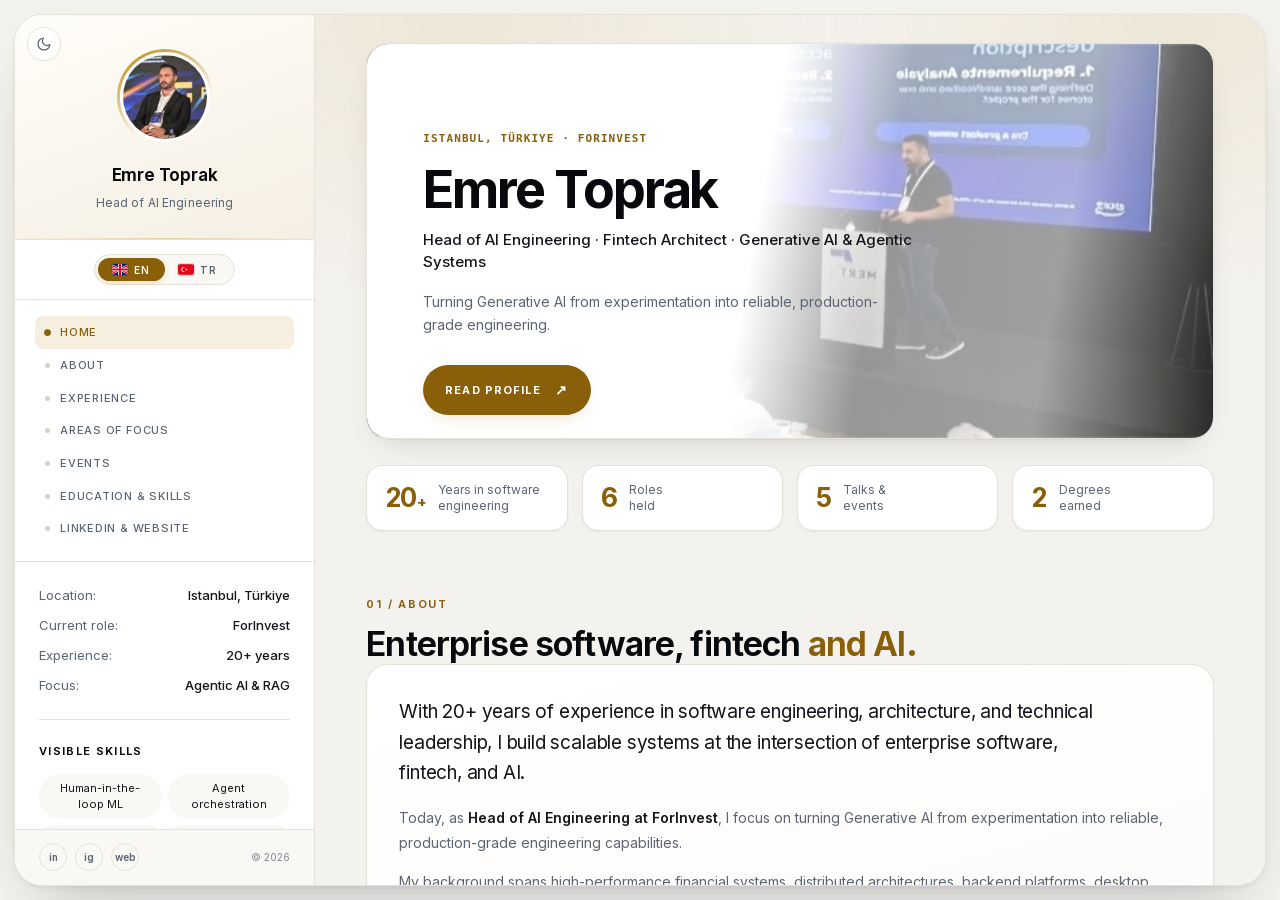
==== commit 77c18051: "performance" ====
--- a/index.html
+++ b/index.html
@@ -2,20 +2,18 @@
 <html lang="en" data-site-language="en" data-static-locale="true">
 <head>
   <meta charset="utf-8">
+  <meta http-equiv="Content-Security-Policy" content="default-src 'self'; base-uri 'self'; object-src 'none'; form-action 'self'; script-src 'self' 'sha256-DTdchRSWxhFWwwBTThpYy3DB7jRAck66799xC0Z6egg='; style-src 'self'; font-src 'self'; img-src 'self'; connect-src 'self'; manifest-src 'self'; upgrade-insecure-requests">
   <title>Emre Toprak | Head of AI Engineering | Fintech Architect</title>
   <meta name="viewport" content="width=device-width, initial-scale=1">
   <meta name="theme-color" content="#f4f2ee" media="(prefers-color-scheme: light)">
   <meta name="theme-color" content="#0a0c11" media="(prefers-color-scheme: dark)">
   <meta name="description" content="Emre Toprak — Head of AI Engineering at ForInvest and fintech architect specializing in Generative AI, agentic systems, RAG, MCP and scalable distributed systems.">
   <meta name="author" content="Emre Toprak"><meta name="robots" content="index, follow, max-image-preview:large, max-snippet:-1, max-video-preview:-1"><meta name="googlebot" content="index, follow"><meta name="referrer" content="strict-origin-when-cross-origin">
-  <link rel="canonical" href="https://emretoprak.com/"><link rel="alternate" hreflang="en" href="https://emretoprak.com/"><link rel="alternate" hreflang="tr" href="https://emretoprak.com/tr/"><link rel="alternate" hreflang="x-default" href="https://emretoprak.com/"><link rel="icon" href="/favicon.ico" sizes="any"><link rel="icon" type="image/png" sizes="32x32" href="/favicon-32x32.png"><link rel="icon" type="image/png" sizes="16x16" href="/favicon-16x16.png"><link rel="apple-touch-icon" sizes="180x180" href="/apple-touch-icon.png"><link rel="manifest" href="/site.webmanifest"><link rel="preload" as="image" href="/docs/avatar.webp" type="image/webp" imagesrcset="/docs/avatar.webp" fetchpriority="high">
+  <link rel="canonical" href="https://emretoprak.com/"><link rel="alternate" hreflang="en" href="https://emretoprak.com/"><link rel="alternate" hreflang="tr" href="https://emretoprak.com/tr/"><link rel="alternate" hreflang="x-default" href="https://emretoprak.com/"><link rel="icon" href="/favicon.ico" sizes="any"><link rel="icon" type="image/png" sizes="32x32" href="/favicon-32x32.png"><link rel="icon" type="image/png" sizes="16x16" href="/favicon-16x16.png"><link rel="apple-touch-icon" sizes="180x180" href="/apple-touch-icon.png"><link rel="manifest" href="/site.webmanifest"><link rel="preload" as="image" href="/docs/cover.webp" type="image/webp" fetchpriority="high"><link rel="preload" as="font" type="font/woff2" href="/fonts/inter-latin.woff2" crossorigin>
   <meta property="og:locale" content="en_US" data-meta-locale><meta property="og:locale:alternate" content="tr_TR"><meta property="og:type" content="profile"><meta property="profile:first_name" content="Emre"><meta property="profile:last_name" content="Toprak"><meta property="profile:username" content="etoprak"><meta property="og:url" content="https://emretoprak.com/"><meta property="og:title" content="Emre Toprak | Head of AI Engineering | Fintech Architect"><meta property="og:description" content="Head of AI Engineering at ForInvest specializing in Generative AI, agentic systems, RAG, MCP and scalable distributed systems."><meta property="og:image" content="https://emretoprak.com/docs/cover.jpeg"><meta property="og:image:alt" content="Emre Toprak professional profile"><meta property="og:image:type" content="image/jpeg"><meta property="og:image:width" content="1280"><meta property="og:image:height" content="720">
   <meta name="twitter:card" content="summary_large_image"><meta name="twitter:title" content="Emre Toprak | Head of AI Engineering | Fintech Architect"><meta name="twitter:description" content="Head of AI Engineering at ForInvest specializing in Generative AI, agentic systems, RAG, MCP and scalable distributed systems."><meta name="twitter:image" content="https://emretoprak.com/docs/cover.jpeg"><meta name="twitter:image:alt" content="Emre Toprak professional profile"><meta name="twitter:url" content="https://emretoprak.com/">
   <script type="application/ld+json" id="structured-data">{"@context":"https://schema.org","@graph":[{"@type":"ProfilePage","@id":"https://emretoprak.com/#profile","url":"https://emretoprak.com/","name":"Emre Toprak | Head of AI Engineering | Fintech Architect","isPartOf":{"@id":"https://emretoprak.com/#website"},"about":{"@id":"https://emretoprak.com/#person"},"mainEntity":{"@id":"https://emretoprak.com/#person"},"inLanguage":"en"},{"@type":"AboutPage","@id":"https://emretoprak.com/#about","url":"https://emretoprak.com/","name":"About Emre Toprak","isPartOf":{"@id":"https://emretoprak.com/#website"},"mainEntity":{"@id":"https://emretoprak.com/#person"},"inLanguage":"en"},{"@type":"WebSite","@id":"https://emretoprak.com/#website","url":"https://emretoprak.com/","name":"Emre Toprak","description":"Personal website of Emre Toprak.","publisher":{"@id":"https://emretoprak.com/#person"},"inLanguage":"en"},{"@type":"Organization","@id":"https://emretoprak.com/#forinvest","name":"ForInvest","legalName":"ForInvest Yazılım ve Teknoloji Hizmetleri A.Ş.","url":"https://www.forinvest.com","logo":{"@type":"ImageObject","url":"https://www.forinvest.com/assets/forinvest/i/btc/logo.svg"},"description":"Financial data and technology company serving real-time market data, charts, screeners and AI-driven financial tooling.","address":{"@type":"PostalAddress","addressLocality":"Istanbul","addressCountry":"TR"},"sameAs":["https://www.forinvest.com","https://mcp.forinvest.com"]},{"@type":"Person","@id":"https://emretoprak.com/#person","name":"Emre Toprak","url":"https://emretoprak.com/","image":"https://emretoprak.com/docs/avatar.png","jobTitle":"Head of AI Engineering","description":"Head of AI Engineering, Fintech Architect, Generative AI and Agentic Systems specialist in Istanbul, Türkiye.","worksFor":{"@id":"https://emretoprak.com/#forinvest"},"address":{"@type":"PostalAddress","addressLocality":"Istanbul","addressCountry":"TR"},"alumniOf":[{"@type":"CollegeOrUniversity","name":"Istanbul University"},{"@type":"CollegeOrUniversity","name":"Sakarya University"}],"knowsAbout":["Human-in-the-loop Machine Learning","Agent orchestration","AI observability","LangChain","Large Language Models (LLM)","LangGraph","Langflow","RAG","MCP","Java","TypeScript","JavaScript","Node.js","React","Vue","Python","Deep Learning",".NET Framework","PHP","HTML","Software Architecture","NHibernate","Machine Learning","Financial AI","Full-Stack Development","TensorFlow","Algorithmic Trading"],"hasCredential":[{"@type":"EducationalOccupationalCredential","credentialCategory":"degree","educationalLevel":"Bachelor's Degree","name":"Management Information Systems","recognizedBy":{"@type":"CollegeOrUniversity","name":"Istanbul University"}},{"@type":"EducationalOccupationalCredential","credentialCategory":"degree","educationalLevel":"Master's Degree","name":"Computer / Informatics Engineering","recognizedBy":{"@type":"CollegeOrUniversity","name":"Sakarya University"}}],"sameAs":["https://www.linkedin.com/in/etoprak/","https://github.com/emretoprak","https://www.instagram.com/emretoprak/"]},{"@type":"ItemList","@id":"https://emretoprak.com/#focus-areas","name":"Emre Toprak's areas of focus","itemListElement":[{"@type":"ListItem","position":1,"name":"AI Engineering and Agentic AI Systems"},{"@type":"ListItem","position":2,"name":"Domain-Specific LLMs and Financial AI"},{"@type":"ListItem","position":3,"name":"Generative AI, RAG and MCP"},{"@type":"ListItem","position":4,"name":"AI-Native Software Engineering"}]}]}</script>
-  <link rel="preconnect" href="https://fonts.googleapis.com">
-  <link rel="preconnect" href="https://fonts.gstatic.com" crossorigin>
-  <link rel="stylesheet" href="https://fonts.googleapis.com/css2?family=Inter:wght@400;500;600;700&display=swap">
-  <link rel="stylesheet" href="/style.css?v=2">
+  <link rel="stylesheet" href="/style.min.css?v=3">
   <script>
     (function () {
       try {
@@ -31,9 +29,9 @@
   </script>
 </head>
 <body><a class="skip-link" href="#scrollbar">Skip to content</a><div class="art-app"><div class="art-app-wrapper"><div class="art-app-container">
-  <aside class="art-info-bar" id="info-bar" aria-label="Profile information"><div class="art-info-bar-frame"><div class="art-header"><button class="art-close" data-close="info" aria-label="Close profile panel">×</button><button class="art-theme-toggle" type="button" data-theme-toggle aria-label="Switch to dark theme" aria-pressed="false"><svg class="art-theme-icon art-theme-moon" viewBox="0 0 24 24" fill="none" stroke="currentColor" stroke-width="1.8" stroke-linecap="round" stroke-linejoin="round" aria-hidden="true" focusable="false"><path d="M21 12.8A9 9 0 1 1 11.2 3a7 7 0 0 0 9.8 9.8z"/></svg><svg class="art-theme-icon art-theme-sun" viewBox="0 0 24 24" fill="none" stroke="currentColor" stroke-width="1.8" stroke-linecap="round" stroke-linejoin="round" aria-hidden="true" focusable="false"><circle cx="12" cy="12" r="4.2"/><path d="M12 2.4v2.2M12 19.4v2.2M2.4 12h2.2M19.4 12h2.2M5.2 5.2l1.6 1.6M17.2 17.2l1.6 1.6M18.8 5.2l-1.6 1.6M6.8 17.2l-1.6 1.6"/></svg></button><div class="art-avatar-wrap"><picture><source srcset="/docs/avatar.webp" type="image/webp"><img src="/docs/avatar.png" alt="Portrait of Emre Toprak" width="400" height="400" decoding="async"></picture></div><h2>Emre Toprak</h2><p>Head of AI Engineering</p></div><div class="art-language-switcher"><div class="art-lang-toggle" role="group" aria-label="Language" data-active="en"><span class="art-lang-thumb" aria-hidden="true"></span><a class="art-lang-opt is-active" data-language="en" aria-pressed="true" href="/"><svg class="art-lang-flag" viewBox="0 0 60 30" preserveAspectRatio="xMidYMid slice" aria-hidden="true" focusable="false"><rect width="60" height="30" fill="#012169"/><path d="M0 0l60 30M60 0L0 30" stroke="#fff" stroke-width="6"/><path d="M0 0l60 30M60 0L0 30" stroke="#C8102E" stroke-width="4"/><path d="M30 0v30M0 15h60" stroke="#fff" stroke-width="10"/><path d="M30 0v30M0 15h60" stroke="#C8102E" stroke-width="6"/></svg><span class="art-lang-label">EN</span></a><a class="art-lang-opt" data-language="tr" aria-pressed="false" href="/tr/"><svg class="art-lang-flag" viewBox="0 0 30 20" aria-hidden="true" focusable="false"><rect width="30" height="20" fill="#E30A17"/><circle cx="10" cy="10" r="4" fill="#fff"/><circle cx="11.2" cy="10" r="3.2" fill="#E30A17"/><path fill="#fff" d="M16 7.8l0.52 1.49 1.57 0.03-1.25 0.95 0.45 1.51L16 10.88l-1.29 0.9 0.46-1.51-1.26-0.95 1.58-0.03z"/></svg><span class="art-lang-label">TR</span></a></div></div><nav class="art-left-nav" aria-label="Main navigation"><a class="active" href="#home">Home</a><a href="#about">About</a><a href="#experience">Experience</a><a href="#focus">Areas of focus</a><a href="#events">Events</a><a href="#education">Education & skills</a><a href="#contact">LinkedIn & website</a></nav><div class="art-scroll-frame" id="scrollbar2"><div class="art-profile-data"><div><span>Location:</span><strong>Istanbul, Türkiye</strong></div><div><span>Current role:</span><strong>ForInvest</strong></div><div><span>Experience:</span><strong>20+ years</strong></div><div><span>Focus:</span><strong>Agentic AI &amp; RAG</strong></div></div><div class="art-divider"></div><h3 class="art-side-title">Visible skills</h3><div class="art-skill-groups compact"><span>Human-in-the-loop ML</span><span>Agent orchestration</span><span>AI observability</span><span>LangChain</span><span>LLMs</span><span>LangGraph</span><span>Langflow</span><span>RAG</span><span>MCP</span><span>Java</span><span>TypeScript</span><span>Node.js</span><span>React</span><span>Vue</span><span>Python</span><span>Deep Learning</span><span>TensorFlow</span><span>.NET Framework</span><span>Software Architecture</span><span>Financial AI</span></div><div class="art-divider"></div><h3 class="art-side-title">Languages</h3><ul class="art-knowledge"><li>English — Professional working proficiency</li><li>Turkish — Native or bilingual proficiency</li></ul><a class="art-download" href="https://www.linkedin.com/in/etoprak/" target="_blank" rel="noopener">View LinkedIn profile <span>↗</span></a></div><div class="art-social"><a href="https://www.linkedin.com/in/etoprak/" target="_blank" rel="noopener" aria-label="LinkedIn">in</a><a href="https://www.instagram.com/emretoprak/" target="_blank" rel="noopener" aria-label="Instagram">ig</a><a href="https://emretoprak.com" aria-label="Personal website">web</a><span>© <span id="year"></span></span></div></div></aside>
+  <aside class="art-info-bar" id="info-bar" aria-label="Profile information"><div class="art-info-bar-frame"><div class="art-header"><button class="art-close" data-close="info" aria-label="Close profile panel">×</button><button class="art-theme-toggle" type="button" data-theme-toggle aria-label="Switch to dark theme" aria-pressed="false"><svg class="art-theme-icon art-theme-moon" viewBox="0 0 24 24" fill="none" stroke="currentColor" stroke-width="1.8" stroke-linecap="round" stroke-linejoin="round" aria-hidden="true" focusable="false"><path d="M21 12.8A9 9 0 1 1 11.2 3a7 7 0 0 0 9.8 9.8z"/></svg><svg class="art-theme-icon art-theme-sun" viewBox="0 0 24 24" fill="none" stroke="currentColor" stroke-width="1.8" stroke-linecap="round" stroke-linejoin="round" aria-hidden="true" focusable="false"><circle cx="12" cy="12" r="4.2"/><path d="M12 2.4v2.2M12 19.4v2.2M2.4 12h2.2M19.4 12h2.2M5.2 5.2l1.6 1.6M17.2 17.2l1.6 1.6M18.8 5.2l-1.6 1.6M6.8 17.2l-1.6 1.6"/></svg></button><div class="art-avatar-wrap"><picture><source type="image/webp" srcset="/docs/avatar-112.webp 112w, /docs/avatar-200.webp 200w, /docs/avatar.webp 400w" sizes="96px"><img src="/docs/avatar.png" alt="Portrait of Emre Toprak" width="400" height="400" decoding="async"></picture></div><h2>Emre Toprak</h2><p>Head of AI Engineering</p></div><div class="art-language-switcher"><div class="art-lang-toggle" role="group" aria-label="Language" data-active="en"><span class="art-lang-thumb" aria-hidden="true"></span><a class="art-lang-opt is-active" data-language="en" href="/" aria-label="English (EN)" aria-current="page"><svg class="art-lang-flag" viewBox="0 0 60 30" preserveAspectRatio="xMidYMid slice" aria-hidden="true" focusable="false"><rect width="60" height="30" fill="#012169"/><path d="M0 0l60 30M60 0L0 30" stroke="#fff" stroke-width="6"/><path d="M0 0l60 30M60 0L0 30" stroke="#C8102E" stroke-width="4"/><path d="M30 0v30M0 15h60" stroke="#fff" stroke-width="10"/><path d="M30 0v30M0 15h60" stroke="#C8102E" stroke-width="6"/></svg><span class="art-lang-label">EN</span></a><a class="art-lang-opt" data-language="tr" href="/tr/" aria-label="Türkçe (TR)"><svg class="art-lang-flag" viewBox="0 0 30 20" aria-hidden="true" focusable="false"><rect width="30" height="20" fill="#E30A17"/><circle cx="10" cy="10" r="4" fill="#fff"/><circle cx="11.2" cy="10" r="3.2" fill="#E30A17"/><path fill="#fff" d="M16 7.8l0.52 1.49 1.57 0.03-1.25 0.95 0.45 1.51L16 10.88l-1.29 0.9 0.46-1.51-1.26-0.95 1.58-0.03z"/></svg><span class="art-lang-label">TR</span></a></div></div><nav class="art-left-nav" aria-label="Main navigation"><a class="active" href="#home">Home</a><a href="#about">About</a><a href="#experience">Experience</a><a href="#focus">Areas of focus</a><a href="#events">Events</a><a href="#education">Education & skills</a><a href="#contact">LinkedIn & website</a></nav><div class="art-scroll-frame" id="scrollbar2"><div class="art-profile-data"><div><span>Location:</span><strong>Istanbul, Türkiye</strong></div><div><span>Current role:</span><strong>ForInvest</strong></div><div><span>Experience:</span><strong>20+ years</strong></div><div><span>Focus:</span><strong>Agentic AI &amp; RAG</strong></div></div><div class="art-divider"></div><h3 class="art-side-title">Visible skills</h3><div class="art-skill-groups compact"><span>Human-in-the-loop ML</span><span>Agent orchestration</span><span>AI observability</span><span>LangChain</span><span>LLMs</span><span>LangGraph</span><span>Langflow</span><span>RAG</span><span>MCP</span><span>Java</span><span>TypeScript</span><span>Node.js</span><span>React</span><span>Vue</span><span>Python</span><span>Deep Learning</span><span>TensorFlow</span><span>.NET Framework</span><span>Software Architecture</span><span>Financial AI</span></div><div class="art-divider"></div><h3 class="art-side-title">Languages</h3><ul class="art-knowledge"><li>English — Professional working proficiency</li><li>Turkish — Native or bilingual proficiency</li></ul><a class="art-download" href="https://www.linkedin.com/in/etoprak/" target="_blank" rel="noopener">View LinkedIn profile <span>↗</span></a></div><div class="art-social"><a href="https://www.linkedin.com/in/etoprak/" target="_blank" rel="noopener" aria-label="LinkedIn">in</a><a href="https://www.instagram.com/emretoprak/" target="_blank" rel="noopener" aria-label="Instagram">ig</a><a href="https://emretoprak.com" aria-label="Personal website">web</a><span>© <span id="year"></span></span></div></div></aside>
 
-  <main class="art-content" id="scrollbar" aria-label="Main content"><div class="art-curtain" data-close="all"></div><div class="art-top-bg"></div><div class="art-content-frame"><section class="art-section art-banner" id="home" aria-labelledby="home-heading"><div class="art-banner-back"></div><div class="art-banner-overlay"></div><div class="art-banner-content"><p class="art-code">Istanbul, Türkiye · ForInvest</p><h1 id="home-heading">Emre Toprak</h1><p class="art-banner-subtitle">Head of AI Engineering · Fintech Architect · Generative AI &amp; Agentic Systems</p><p class="art-banner-text">Turning Generative AI from experimentation into reliable, production-grade engineering.</p><a href="#about" class="art-btn">Read profile <span>↗</span></a></div><picture><source srcset="/docs/avatar.webp" type="image/webp"><img class="art-banner-avatar" src="/docs/avatar.png" alt="Portrait of Emre Toprak" width="400" height="400" fetchpriority="high" decoding="async"></picture></section><section class="art-counters" aria-label="Profile summary"><div><strong>20<span>+</span></strong><p>Years in software<br>engineering</p></div><div><strong>6</strong><p>Roles<br>held</p></div><div><strong>5</strong><p>Talks &amp;<br>events</p></div><div><strong>2</strong><p>Degrees<br>earned</p></div></section>
+  <main class="art-content" id="scrollbar" aria-label="Main content"><div class="art-curtain" data-close="all"></div><div class="art-top-bg"></div><div class="art-content-frame"><section class="art-section art-banner" id="home" aria-labelledby="home-heading"><div class="art-banner-overlay"></div><div class="art-banner-content"><p class="art-code">Istanbul, Türkiye · ForInvest</p><h1 id="home-heading">Emre Toprak</h1><p class="art-banner-subtitle">Head of AI Engineering · Fintech Architect · Generative AI &amp; Agentic Systems</p><p class="art-banner-text">Turning Generative AI from experimentation into reliable, production-grade engineering.</p><a href="#about" class="art-btn">Read profile <span>↗</span></a></div><picture><source type="image/webp" srcset="/docs/avatar-112.webp 112w, /docs/avatar-200.webp 200w" sizes="56px"><img class="art-banner-avatar" src="/docs/avatar.png" alt="Portrait of Emre Toprak" width="400" height="400" decoding="async"></picture></section><section class="art-counters" aria-label="Profile summary"><div><strong>20<span>+</span></strong><p>Years in software<br>engineering</p></div><div><strong>6</strong><p>Roles<br>held</p></div><div><strong>5</strong><p>Talks &amp;<br>events</p></div><div><strong>2</strong><p>Degrees<br>earned</p></div></section>
 
   <section class="art-section" id="about" aria-labelledby="about-heading"><div class="art-heading"><p>01 / About</p><h2 id="about-heading">Enterprise software, fintech <span>and AI.</span></h2><div class="art-card art-about"><p class="art-lead">With 20+ years of experience in software engineering, architecture, and technical leadership, I build scalable systems at the intersection of enterprise software, fintech, and AI.</p><p>Today, as <b>Head of AI Engineering at ForInvest</b>, I focus on turning Generative AI from experimentation into reliable, production-grade engineering capabilities.</p><p>My background spans high-performance financial systems, distributed architectures, backend platforms, desktop, mobile, and web engineering. This breadth allows me to approach AI not simply as an application layer, but as part of the broader software engineering lifecycle — from architecture and development to testing, security, deployment, and operations.</p><p>My current focus is AI-native software engineering: designing agentic systems, RAG architectures, Model Context Protocol (MCP) integrations, and AI-powered developer tools that improve engineering productivity and R&amp;D efficiency.</p><p>I also work on domain-specific LLM development, including fine-tuning models for financial use cases. I focus on adapting foundation models to financial terminology, workflows, and domain knowledge while evaluating model accuracy, reliability, and production readiness.</p><p>I am particularly interested in building AI agents that become reliable participants in the software development lifecycle — understanding requirements, analyzing codebases, generating and validating changes, improving test coverage, and supporting engineering teams.</p><p>As a technical leader, I enjoy simplifying complex engineering environments, connecting multidisciplinary teams, and establishing pragmatic standards that enable teams to move faster without compromising reliability, security, or scalability.</p></div></section>
 
@@ -47,4 +45,4 @@
 
       <section class="art-section" id="contact" aria-labelledby="contact-heading"><div class="art-heading"><p>06 / Verified links</p><h2 id="contact-heading">Find me on <span>LinkedIn.</span></h2><div class="art-card art-links-card"><p>The LinkedIn export provides these public profile links:</p><div class="art-link-grid"><a href="https://www.linkedin.com/in/etoprak/" target="_blank" rel="noopener"><b>LinkedIn</b><span>linkedin.com/in/etoprak ↗</span></a><a href="https://www.instagram.com/emretoprak/" target="_blank" rel="noopener"><b>Instagram</b><span>instagram.com/emretoprak ↗</span></a><a href="https://emretoprak.com" rel="noopener"><b>Personal website</b><span>emretoprak.com ↗</span></a></div></div></section><footer class="art-footer"><span>© <span id="footer-year"></span> Emre Toprak</span><span>Head of AI Engineering · Fintech Architect · Generative AI & Agentic Systems</span></footer>
   </div></main>
-  </div></div></div><div class="art-lightbox" data-lightbox aria-hidden="true" role="dialog" aria-modal="true" aria-label="Expanded event image"><button class="art-lightbox-close" type="button" data-lightbox-close aria-label="Close expanded image">×</button><img src="" alt="Expanded event image" data-lightbox-image><p data-lightbox-caption></p></div><div class="art-mobile-top-bar"><button class="art-mobile-info" data-info-toggle aria-label="Open profile">ET</button><span>Emre Toprak</span><div class="art-lang-toggle is-mobile" role="group" aria-label="Language" data-active="en"><span class="art-lang-thumb" aria-hidden="true"></span><a class="art-lang-opt is-active" data-language="en" aria-pressed="true" href="/"><svg class="art-lang-flag" viewBox="0 0 60 30" preserveAspectRatio="xMidYMid slice" aria-hidden="true" focusable="false"><rect width="60" height="30" fill="#012169"/><path d="M0 0l60 30M60 0L0 30" stroke="#fff" stroke-width="6"/><path d="M0 0l60 30M60 0L0 30" stroke="#C8102E" stroke-width="4"/><path d="M30 0v30M0 15h60" stroke="#fff" stroke-width="10"/><path d="M30 0v30M0 15h60" stroke="#C8102E" stroke-width="6"/></svg><span class="art-lang-label">EN</span></a><a class="art-lang-opt" data-language="tr" aria-pressed="false" href="/tr/"><svg class="art-lang-flag" viewBox="0 0 30 20" aria-hidden="true" focusable="false"><rect width="30" height="20" fill="#E30A17"/><circle cx="10" cy="10" r="4" fill="#fff"/><circle cx="11.2" cy="10" r="3.2" fill="#E30A17"/><path fill="#fff" d="M16 7.8l0.52 1.49 1.57 0.03-1.25 0.95 0.45 1.51L16 10.88l-1.29 0.9 0.46-1.51-1.26-0.95 1.58-0.03z"/></svg><span class="art-lang-label">TR</span></a></div><button class="art-theme-toggle art-theme-toggle--mobile" type="button" data-theme-toggle aria-label="Switch to dark theme" aria-pressed="false"><svg class="art-theme-icon art-theme-moon" viewBox="0 0 24 24" fill="none" stroke="currentColor" stroke-width="1.8" stroke-linecap="round" stroke-linejoin="round" aria-hidden="true" focusable="false"><path d="M21 12.8A9 9 0 1 1 11.2 3a7 7 0 0 0 9.8 9.8z"/></svg><svg class="art-theme-icon art-theme-sun" viewBox="0 0 24 24" fill="none" stroke="currentColor" stroke-width="1.8" stroke-linecap="round" stroke-linejoin="round" aria-hidden="true" focusable="false"><circle cx="12" cy="12" r="4.2"/><path d="M12 2.4v2.2M12 19.4v2.2M2.4 12h2.2M19.4 12h2.2M5.2 5.2l1.6 1.6M17.2 17.2l1.6 1.6M18.8 5.2l-1.6 1.6M6.8 17.2l-1.6 1.6"/></svg></button><button class="art-mobile-menu" data-menu-toggle aria-label="Open menu">☰</button></div><script src="/script.js?v=2"></script></body></html>
+  </div></div></div><div class="art-lightbox" data-lightbox aria-hidden="true" role="dialog" aria-modal="true" aria-label="Expanded event image"><button class="art-lightbox-close" type="button" data-lightbox-close aria-label="Close expanded image">×</button><img src="" alt="Expanded event image" data-lightbox-image><p data-lightbox-caption></p></div><div class="art-mobile-top-bar"><button class="art-mobile-info" data-info-toggle aria-label="ET — Open profile">ET</button><span>Emre Toprak</span><div class="art-lang-toggle is-mobile" role="group" aria-label="Language" data-active="en"><span class="art-lang-thumb" aria-hidden="true"></span><a class="art-lang-opt is-active" data-language="en" href="/" aria-label="English (EN)" aria-current="page"><svg class="art-lang-flag" viewBox="0 0 60 30" preserveAspectRatio="xMidYMid slice" aria-hidden="true" focusable="false"><rect width="60" height="30" fill="#012169"/><path d="M0 0l60 30M60 0L0 30" stroke="#fff" stroke-width="6"/><path d="M0 0l60 30M60 0L0 30" stroke="#C8102E" stroke-width="4"/><path d="M30 0v30M0 15h60" stroke="#fff" stroke-width="10"/><path d="M30 0v30M0 15h60" stroke="#C8102E" stroke-width="6"/></svg><span class="art-lang-label">EN</span></a><a class="art-lang-opt" data-language="tr" href="/tr/" aria-label="Türkçe (TR)"><svg class="art-lang-flag" viewBox="0 0 30 20" aria-hidden="true" focusable="false"><rect width="30" height="20" fill="#E30A17"/><circle cx="10" cy="10" r="4" fill="#fff"/><circle cx="11.2" cy="10" r="3.2" fill="#E30A17"/><path fill="#fff" d="M16 7.8l0.52 1.49 1.57 0.03-1.25 0.95 0.45 1.51L16 10.88l-1.29 0.9 0.46-1.51-1.26-0.95 1.58-0.03z"/></svg><span class="art-lang-label">TR</span></a></div><button class="art-theme-toggle art-theme-toggle--mobile" type="button" data-theme-toggle aria-label="Switch to dark theme" aria-pressed="false"><svg class="art-theme-icon art-theme-moon" viewBox="0 0 24 24" fill="none" stroke="currentColor" stroke-width="1.8" stroke-linecap="round" stroke-linejoin="round" aria-hidden="true" focusable="false"><path d="M21 12.8A9 9 0 1 1 11.2 3a7 7 0 0 0 9.8 9.8z"/></svg><svg class="art-theme-icon art-theme-sun" viewBox="0 0 24 24" fill="none" stroke="currentColor" stroke-width="1.8" stroke-linecap="round" stroke-linejoin="round" aria-hidden="true" focusable="false"><circle cx="12" cy="12" r="4.2"/><path d="M12 2.4v2.2M12 19.4v2.2M2.4 12h2.2M19.4 12h2.2M5.2 5.2l1.6 1.6M17.2 17.2l1.6 1.6M18.8 5.2l-1.6 1.6M6.8 17.2l-1.6 1.6"/></svg></button><button class="art-mobile-menu" data-menu-toggle aria-label="Open menu">☰</button></div><script src="/script.min.js?v=3" defer></script></body></html>
--- a/style.min.css
+++ b/style.min.css
@@ -0,0 +1 @@
+@font-face{font-family: 'Inter';font-style: normal;font-weight: 400 700;font-display: swap;src: url('/fonts/inter-latin.woff2') format('woff2');unicode-range: U+0000-00FF,U+0131,U+0152-0153,U+02BB-02BC,U+02C6,U+02DA,U+02DC,U+0304,U+0308,U+0329,U+2000-206F,U+20AC,U+2122,U+2191,U+2193,U+2212,U+2215,U+FEFF,U+FFFD}@font-face{font-family: 'Inter';font-style: normal;font-weight: 400 700;font-display: swap;src: url('/fonts/inter-latin-ext.woff2') format('woff2');unicode-range: U+0100-02BA,U+02BD-02C5,U+02C7-02CC,U+02CE-02D7,U+02DD-02FF,U+0304,U+0308,U+0329,U+1D00-1DBF,U+1E00-1E9F,U+1EF2-1EFF,U+2020,U+20A0-20AB,U+20AD-20C4,U+2113,U+2C60-2C7F,U+A720-A7FF}:root{color-scheme: light;--font: 'Inter',-apple-system,BlinkMacSystemFont,'Segoe UI',Roboto,Arial,sans-serif;--font-mono: ui-monospace,SFMono-Regular,'SF Mono',Menlo,monospace;--radius-xs: 8px;--radius-sm: 12px;--radius-md: 16px;--radius-lg: 22px;--radius-xl: 28px;--radius-pill: 999px;--sidebar-w: 300px;--topbar-h: 64px;--maxw: 1480px;--ease: cubic-bezier(.22,.61,.36,1);--bg: #f4f2ee;--bg-deep: #ece9e2;--surface: #ffffff;--surface-2: #faf8f4;--card: #ffffff;--card-2: #fbf9f5;--text: #14161b;--text-strong: #08090c;--muted: #5b6472;--muted-2: #7d8695;--line: #e6e2da;--line-strong: #d6d1c7;--accent: #8a5f0a;--accent-2: #b8860b;--accent-soft: rgba(184,134,11,.13);--accent-line: rgba(184,134,11,.32);--accent-contrast: #ffffff;--shadow-sm: 0 1px 2px rgba(18,22,30,.05);--shadow: 0 1px 2px rgba(18,22,30,.04),0 14px 34px -18px rgba(18,22,30,.22);--shadow-lg: 0 2px 4px rgba(18,22,30,.05),0 30px 60px -30px rgba(18,22,30,.3);--ring: 0 0 0 3px var(--accent-soft);--header-grad: linear-gradient(160deg,#fffdf8 0%,#f5efe3 100%);--banner-overlay: linear-gradient(100deg,rgba(255,255,255,1) 0%,rgba(255,255,255,1) 46%,rgba(255,255,255,0.583) 60%,rgba(255,255,255,.62) 80%,rgba(255,255,255,.12) 100%);--glass: rgba(255,255,255,.84);--scrim: rgba(20,22,27,.42);--img-filter: saturate(.92) contrast(1.02)}[data-theme="dark"]{color-scheme: dark;--bg: #0a0c11;--bg-deep: #070910;--surface: #10131a;--surface-2: #141821;--card: #151922;--card-2: #1a1f2a;--text: #eef1f7;--text-strong: #ffffff;--muted: #a2acbc;--muted-2: #7f8a9c;--line: #232936;--line-strong: #303848;--accent: #ffd166;--accent-2: #ffc94d;--accent-soft: rgba(255,209,102,.14);--accent-line: rgba(255,209,102,.34);--accent-contrast: #1a1405;--shadow-sm: 0 1px 2px rgba(0,0,0,.5);--shadow: 0 1px 2px rgba(0,0,0,.45),0 18px 40px -20px rgba(0,0,0,.85);--shadow-lg: 0 2px 6px rgba(0,0,0,.5),0 40px 80px -40px rgba(0,0,0,.9);--ring: 0 0 0 3px var(--accent-soft);--header-grad: linear-gradient(160deg,#1c2231 0%,#11151d 100%);--banner-overlay: linear-gradient(100deg,rgba(10,12,17,1) 0%,rgba(10,12,17,1) 42%,rgba(10,12,17,.93) 56%,rgba(10,12,17,.48) 76%,rgba(10,12,17,.06) 100%);--glass: rgba(16,19,26,.84);--scrim: rgba(4,6,10,.62);--img-filter: saturate(.85) contrast(1.05) brightness(.92)}*,*::before,*::after{box-sizing: border-box}html{scroll-behavior: smooth;-webkit-text-size-adjust: 100%}body{margin: 0;background: var(--bg);color: var(--text);font: 400 16px/1.7 var(--font);-webkit-font-smoothing: antialiased;-moz-osx-font-smoothing: grayscale;text-rendering: optimizeLegibility;transition: background-color .3s var(--ease),color .3s var(--ease)}img{max-width: 100%}a{color: inherit}:focus-visible{outline: 2px solid var(--accent-2);outline-offset: 3px;border-radius: 4px}::selection{background: var(--accent-soft);color: var(--text-strong)}.skip-link{position: fixed;left: 20px;top: -80px;z-index: 300;padding: 10px 16px;border-radius: var(--radius-sm);background: var(--accent);color: var(--accent-contrast);font-size: 13px;font-weight: 600;text-decoration: none;box-shadow: var(--shadow);transition: top .2s var(--ease)}.skip-link:focus{top: 16px}.art-app{width: 100%;min-height: 100vh;min-height: 100dvh;padding: clamp(0px,1.1vw,18px)}.art-app-wrapper{position: relative;max-width: var(--maxw);height: calc(100vh - clamp(0px,2.2vw,36px));height: calc(100dvh - clamp(0px,2.2vw,36px));margin: 0 auto;background: var(--bg);border: 1px solid var(--line);border-radius: var(--radius-xl);box-shadow: var(--shadow-lg);overflow: hidden}.art-app-container{position: relative;display: flex;height: 100%}.art-info-bar{position: relative;z-index: 20;width: var(--sidebar-w);min-width: var(--sidebar-w);height: 100%;background: var(--surface);border-right: 1px solid var(--line)}.art-info-bar-frame{position: relative;display: flex;flex-direction: column;height: 100%;min-height: 0;overflow-y: auto;overscroll-behavior: contain;scrollbar-width: thin;scrollbar-color: var(--line-strong) transparent}.art-info-bar-frame::-webkit-scrollbar{width: 6px}.art-info-bar-frame::-webkit-scrollbar-track{background: transparent}.art-info-bar-frame::-webkit-scrollbar-thumb{background: var(--line-strong);border-radius: var(--radius-pill)}.art-header{position: sticky;top: 0;z-index: 3;flex: 0 0 auto;padding: 34px 28px 26px;text-align: center;background: var(--header-grad);border-bottom: 1px solid var(--line)}.art-header::after{content: '';position: absolute;inset: auto 0 0;height: 1px;background: linear-gradient(90deg,transparent,var(--accent-line),transparent)}.art-avatar-wrap{position: relative;width: 96px;height: 96px;margin: 0 auto 16px;border-radius: 50%;padding: 3px;background: linear-gradient(150deg,var(--accent-2),transparent 65%)}.art-avatar-wrap img{display: block;width: 100%;height: 100%;object-fit: cover;border-radius: 50%;border: 3px solid var(--surface);background: var(--surface-2)}.art-header h2{margin: 0;font-size: 17px;font-weight: 650;letter-spacing: -.01em;color: var(--text-strong)}.art-header p{margin: 3px 0 0;color: var(--muted);font-size: 12px;letter-spacing: .01em}.art-close{display: none;position: absolute;top: 12px;right: 12px;width: 34px;height: 34px;border: 1px solid var(--line);border-radius: 50%;background: var(--surface);color: var(--muted);font-size: 20px;line-height: 1;cursor: pointer;transition: color .2s,border-color .2s,background .2s}.art-close:hover{color: var(--text);border-color: var(--line-strong)}.art-theme-toggle{position: absolute;top: 12px;left: 12px;width: 34px;height: 34px;padding: 0;border: 1px solid var(--line);border-radius: 50%;background: var(--surface);color: var(--muted);cursor: pointer;transition: color .2s,border-color .2s,background .2s,transform .2s var(--ease)}.art-theme-toggle:hover{color: var(--accent);border-color: var(--accent-line);transform: rotate(-12deg)}.art-theme-icon{position: absolute;inset: 0;margin: auto;width: 16px;height: 16px;transition: opacity .25s var(--ease),transform .35s var(--ease)}.art-theme-sun{opacity: 0;transform: rotate(90deg) scale(.55)}.art-theme-moon{opacity: 1;transform: rotate(0) scale(1)}[data-theme="dark"] .art-theme-sun{opacity: 1;transform: rotate(0) scale(1)}[data-theme="dark"] .art-theme-moon{opacity: 0;transform: rotate(-90deg) scale(.55)}.art-theme-toggle--mobile{display: none}.art-language-switcher{display: flex;align-items: center;justify-content: center;padding: 14px 24px;border-bottom: 1px solid var(--line)}.art-lang-toggle{position: relative;display: inline-flex;align-items: stretch;padding: 3px;border: 1px solid var(--line);border-radius: var(--radius-pill);background: var(--surface-2);isolation: isolate}.art-lang-thumb{position: absolute;top: 3px;left: 3px;bottom: 3px;width: calc(50% - 3px);border-radius: var(--radius-pill);background: var(--accent);box-shadow: 0 2px 8px -2px var(--accent-line);transition: transform .3s var(--ease);z-index: 0;pointer-events: none}.art-lang-toggle[data-active="tr"] .art-lang-thumb{transform: translateX(100%)}.art-lang-opt{position: relative;z-index: 1;display: inline-flex;align-items: center;justify-content: center;gap: 6px;min-width: 58px;padding: 6px 14px;border: 0;border-radius: var(--radius-pill);background: none;color: var(--muted);font: 600 10px/1 var(--font);letter-spacing: .09em;text-transform: uppercase;text-decoration: none;cursor: pointer;transition: color .2s var(--ease)}.art-lang-opt:hover:not(.is-active){color: var(--text)}.art-lang-opt.is-active{color: var(--accent-contrast)}.art-lang-flag{display: inline-block;flex: 0 0 auto;width: 16px;height: 11px;border-radius: 2px;overflow: hidden;box-shadow: 0 0 0 1px rgba(0,0,0,.12)}svg.art-lang-flag{vertical-align: middle}.art-lang-label{letter-spacing: .1em}.art-lang-toggle.is-mobile{display: none;padding: 2px}.art-lang-toggle.is-mobile .art-lang-opt{min-width: 46px;padding: 5px 10px;font-size: 9px}.art-lang-toggle.is-mobile .art-lang-flag{width: 14px;height: 10px}.art-left-nav{flex: 0 0 auto;margin: 0;padding: 16px 20px;border-bottom: 1px solid var(--line)}.art-left-nav a{display: flex;align-items: center;gap: 10px;padding: 7px 10px;border-radius: var(--radius-xs);color: var(--muted);font-size: 11px;font-weight: 500;letter-spacing: .07em;text-transform: uppercase;text-decoration: none;transition: color .2s,background .2s}.art-left-nav a::before{content: '';width: 5px;height: 5px;border-radius: 50%;background: var(--line-strong);transition: background .2s,transform .2s var(--ease)}.art-left-nav a:hover{color: var(--text);background: var(--surface-2)}.art-left-nav a:hover::before{background: var(--muted-2)}.art-left-nav a.active{color: var(--accent);background: var(--accent-soft)}.art-left-nav a.active::before{background: var(--accent);transform: scale(1.35)}.art-scroll-frame{flex: 0 0 auto;min-height: 0;height: auto;padding: 22px 24px 32px;overflow: visible}.art-profile-data{font-size: 13px}.art-profile-data div{display: flex;justify-content: space-between;gap: 12px;margin-bottom: 8px}.art-profile-data span{color: var(--muted)}.art-profile-data strong{font-weight: 500;color: var(--text);text-align: right}.art-divider{height: 1px;margin: 22px 0;background: var(--line)}.art-side-title{margin: 0 0 14px;color: var(--text-strong);font-size: 11px;font-weight: 650;letter-spacing: .12em;text-transform: uppercase}.art-knowledge{margin: 0;padding: 0;list-style: none;color: var(--muted);font-size: 12px}.art-knowledge li{position: relative;margin: 6px 0;padding-left: 18px}.art-knowledge li::before{content: '';position: absolute;left: 2px;top: .62em;width: 6px;height: 6px;border-radius: 50%;background: var(--accent)}.art-download{display: flex;align-items: center;justify-content: space-between;gap: 12px;margin-top: 24px;padding-top: 16px;border-top: 1px solid var(--line);color: var(--text);font-size: 13px;font-weight: 500;text-decoration: none;transition: color .2s}.art-download span{color: var(--accent);font-size: 15px}.art-download:hover{color: var(--accent)}.art-social{position: sticky;bottom: 0;z-index: 3;flex: 0 0 auto;display: flex;align-items: center;gap: 8px;height: 56px;padding: 0 24px;border-top: 1px solid var(--line);background: var(--surface-2);font-size: 11px}.art-social a{display: inline-flex;align-items: center;justify-content: center;width: 28px;height: 28px;border: 1px solid var(--line);border-radius: 50%;color: var(--muted);font-size: 10px;font-weight: 600;text-decoration: none;transition: color .2s,border-color .2s,background .2s}.art-social a:hover{color: var(--accent);border-color: var(--accent-line);background: var(--accent-soft)}.art-social>span{margin-left: auto;color: var(--muted-2);font-size: 10px}.art-content{position: relative;flex: 1;height: 100%;padding: 0 clamp(20px,4vw,56px);overflow-x: hidden;overflow-y: auto;scroll-behavior: smooth;background: var(--bg);scrollbar-width: thin;scrollbar-color: var(--line-strong) transparent}.art-content::-webkit-scrollbar{width: 6px}.art-content::-webkit-scrollbar-track{background: transparent}.art-content::-webkit-scrollbar-thumb{background: var(--line-strong);border-radius: var(--radius-pill)}.art-top-bg{position: absolute;inset: 0 0 auto;height: 420px;pointer-events: none;background: radial-gradient(60% 100% at 15% 0%,var(--accent-soft) 0%,transparent 70%),radial-gradient(50% 90% at 90% 0%,var(--accent-soft) 0%,transparent 75%);opacity: .8}.art-content-frame{position: relative;max-width: 940px;margin: 0 auto;padding-bottom: 56px}.art-section{padding: 64px 0 0}.art-heading{margin-bottom: 28px}.art-heading>p{margin: 0 0 10px;color: var(--accent);font-size: 11px;font-weight: 650;letter-spacing: .16em;text-transform: uppercase}.art-heading h2{margin: 0;color: var(--text-strong);font-size: clamp(26px,3.2vw,34px);font-weight: 650;line-height: 1.18;letter-spacing: -.025em}.art-heading h2 span,.art-contact h2 span{color: var(--accent)}.art-banner{position: relative;height: clamp(330px,44vh,420px);margin: 28px 0 0;border: 1px solid var(--line);border-radius: var(--radius-lg);background: url('/docs/cover.webp') right / cover no-repeat;box-shadow: var(--shadow);overflow: hidden}.art-banner-overlay{position: absolute;inset: 0;background: var(--banner-overlay)}.art-banner-content{position: relative;z-index: 2;display: flex;flex-direction: column;justify-content: center;height: 100%;max-width: 620px;padding: 40px clamp(28px,5vw,56px)}.art-code{margin: 0 0 16px;color: var(--accent);font: 600 11px/1.4 var(--font-mono);letter-spacing: .1em;text-transform: uppercase}.art-banner h1{margin: 0 0 12px;color: var(--text-strong);font-size: clamp(34px,5.2vw,52px);font-weight: 700;line-height: 1.04;letter-spacing: -.04em}.art-banner-subtitle{margin: 0 0 16px;color: var(--text);font-size: 15px;font-weight: 500;line-height: 1.5}.art-banner-subtitle span{margin: 0 6px;color: var(--accent)}.art-banner-text{max-width: 460px;margin: 0 0 28px;color: var(--muted);font-size: 14px;line-height: 1.7}.art-btn{display: inline-flex;align-items: center;gap: 14px;align-self: flex-start;padding: 13px 22px;border-radius: var(--radius-pill);background: var(--accent);color: var(--accent-contrast);font-size: 11px;font-weight: 700;letter-spacing: .1em;text-transform: uppercase;text-decoration: none;box-shadow: 0 8px 20px -10px var(--accent-line);transition: transform .2s var(--ease),box-shadow .2s var(--ease),filter .2s}.art-btn span{font-size: 14px}.art-btn:hover{transform: translateY(-2px);filter: brightness(1.06);box-shadow: 0 14px 28px -12px var(--accent-line)}.art-banner-avatar{display: none}.art-counters{display: grid;grid-template-columns: repeat(4,minmax(0,1fr));gap: 14px;padding: 26px 0 0}.art-counters>div{display: flex;align-items: center;gap: 12px;padding: 16px 18px;border: 1px solid var(--line);border-radius: var(--radius-md);background: var(--surface);box-shadow: var(--shadow-sm);transition: border-color .2s,transform .2s var(--ease)}.art-counters>div:hover{border-color: var(--accent-line);transform: translateY(-2px)}.art-counters strong{color: var(--accent);font-size: 26px;font-weight: 700;line-height: 1;letter-spacing: -.03em}.art-counters strong span{font-size: 15px}.art-counters p{margin: 0;color: var(--muted);font-size: 12px;line-height: 1.35}.art-card{margin-bottom: 20px;padding: clamp(22px,3vw,32px);border: 1px solid var(--line);border-radius: var(--radius-lg);background: linear-gradient(165deg,var(--card) 0%,var(--card-2) 100%);box-shadow: var(--shadow-sm)}.art-card p{margin: 0 0 14px;color: var(--muted);font-size: 14px;line-height: 1.78}.art-card p:last-child{margin-bottom: 0}.art-card p b{color: var(--text);font-weight: 600}.art-lead{max-width: 720px;margin-bottom: 18px !important;color: var(--text) !important;font-size: clamp(17px,2vw,19px) !important;line-height: 1.6 !important;letter-spacing: -.01em}.art-about{max-width: 100%}.art-timeline{position: relative}.art-timeline::before{content: '';position: absolute;left: 132px;top: 0;bottom: 24px;width: 1px;background: linear-gradient(180deg,transparent,var(--line-strong) 6%,var(--line-strong) 92%,transparent)}.art-timeline article{display: grid;grid-template-columns: 112px 40px minmax(0,1fr);padding: 0 0 26px}.art-timeline time{padding-top: 4px;color: var(--muted-2);font-size: 12px;font-weight: 500;line-height: 1.45;text-align: right}.art-timeline-dot{position: relative;z-index: 1;width: 11px;height: 11px;margin: 6px auto 0;border: 2px solid var(--accent);border-radius: 50%;background: var(--bg);box-shadow: 0 0 0 4px var(--bg)}.art-timeline article>div:last-child{padding: 0 0 22px;border-bottom: 1px solid var(--line)}.art-timeline article:last-child>div:last-child{border-bottom: 0}.art-company{margin: 0 0 6px !important;color: var(--accent) !important;font-size: 13px !important;font-weight: 650;letter-spacing: .02em}.art-company small{margin-left: 8px;color: var(--muted-2);font-size: 11px;font-weight: 400;letter-spacing: 0}.art-timeline h3{margin: 0 0 10px;color: var(--text-strong);font-size: 19px;font-weight: 650;line-height: 1.3;letter-spacing: -.015em}.art-timeline p:not(.art-company):not(.art-role-skills){margin: 0;color: var(--muted);font-size: 13px;line-height: 1.7}.art-detail-list{margin: 0;padding: 0;list-style: none;color: var(--muted);font-size: 13px;line-height: 1.72}.art-detail-list li{position: relative;margin: 0 0 9px;padding-left: 18px}.art-detail-list li::before{content: '';position: absolute;left: 2px;top: .68em;width: 5px;height: 5px;border-radius: 50%;background: var(--accent-line)}.art-detail-list a{color: var(--accent);text-decoration: none;border-bottom: 1px solid var(--accent-line);transition: border-color .2s}.art-detail-list a:hover{border-bottom-color: var(--accent)}.art-role-skills{display: flex;align-items: flex-start;gap: 8px;margin: 14px 0 0;color: var(--muted-2);font-size: 12px;line-height: 1.5}.art-role-skills::before{content: '◆';color: var(--accent);font-size: 8px;line-height: 2.1}.art-role-skills b{color: var(--text);font-weight: 600}.art-company-group{position: relative}.art-company-heading{position: relative;z-index: 2;margin: 0 0 8px;padding: 0 0 12px;border-bottom: 1px solid var(--line);background: var(--bg);color: var(--text-strong);font-size: 13px;font-weight: 700;letter-spacing: .14em;text-transform: uppercase}.art-company-meta{margin: 0 0 22px;color: var(--muted-2);font-size: 12px}.art-company-group .art-timeline-dot{border-color: var(--accent)}.art-service-grid{display: grid;grid-template-columns: repeat(2,minmax(0,1fr));gap: 18px}.art-service-grid .art-card{position: relative;display: flex;flex-direction: column;min-width: 0;margin: 0;overflow: hidden;transition: transform .25s var(--ease),border-color .25s,box-shadow .25s}.art-service-grid .art-card::before{content: '';position: absolute;inset: 0 0 auto;height: 2px;background: linear-gradient(90deg,var(--accent),transparent);opacity: 0;transition: opacity .25s}.art-service-grid .art-card:hover{transform: translateY(-3px);border-color: var(--accent-line);box-shadow: var(--shadow)}.art-service-grid .art-card:hover::before{opacity: 1}.art-icon{display: inline-flex;align-items: center;justify-content: center;width: 44px;height: 44px;margin-bottom: 18px;border: 1px solid var(--accent-line);border-radius: var(--radius-sm);background: var(--accent-soft);color: var(--accent);font-size: 20px;line-height: 1}.art-service-grid h3{margin: 0 0 10px;color: var(--text-strong);font-size: 17px;font-weight: 650;line-height: 1.35;letter-spacing: -.01em}.art-focus-tags{display: flex;flex-wrap: wrap;gap: 6px;margin-top: auto;padding-top: 18px}.art-focus-tags span{display: inline-block;padding: 4px 10px;border: 1px solid var(--line);border-radius: var(--radius-pill);background: var(--surface-2);color: var(--muted);font-size: 11px;letter-spacing: .01em;transition: color .2s,border-color .2s,background .2s}.art-focus-tags span:hover{color: var(--accent);border-color: var(--accent-line);background: var(--accent-soft)}.art-event-slider{position: relative;display: grid;grid-template-columns: 40px minmax(0,1fr) 40px;align-items: center;gap: 14px;padding: 18px;border: 1px solid var(--line);border-radius: var(--radius-lg);background: linear-gradient(165deg,var(--card) 0%,var(--card-2) 100%);box-shadow: var(--shadow-sm)}.art-event-viewport{min-width: 0;overflow: hidden;border-radius: var(--radius-md)}.art-event-track{position: relative}.art-event-slide{display: none;margin: 0}.art-event-slide.is-active{display: block;animation: art-event-fade .4s var(--ease)}.art-event-slide img{display: block;width: 100%;height: auto;aspect-ratio: 16 / 9;object-fit: contain;object-position: center;background: var(--surface-2);filter: var(--img-filter);cursor: zoom-in;transition: transform .5s var(--ease)}.art-event-slide img:hover{transform: scale(1.015)}.art-event-slide figcaption{display: flex;justify-content: space-between;gap: 16px;padding: 14px 4px 2px;font-size: 13px}.art-event-slide figcaption b{color: var(--text-strong);font-weight: 600}.art-event-slide figcaption span{color: var(--muted);text-align: right}.art-slider-button{display: inline-flex;align-items: center;justify-content: center;width: 36px;height: 36px;padding: 0;border: 1px solid var(--line);border-radius: 50%;background: var(--surface);color: var(--text);font-size: 20px;line-height: 1;cursor: pointer;transition: color .2s,background .2s,border-color .2s,transform .2s var(--ease)}.art-slider-button:hover,.art-slider-button:focus-visible{border-color: var(--accent);background: var(--accent);color: var(--accent-contrast);transform: scale(1.06)}.art-slider-dots{grid-column: 1 / -1;display: flex;justify-content: center;gap: 7px;margin-top: 2px}.art-slider-dot{width: 7px;height: 7px;padding: 0;border: 0;border-radius: 50%;background: var(--line-strong);cursor: pointer;transition: background .2s,transform .2s var(--ease)}.art-slider-dot:hover{background: var(--muted-2)}.art-slider-dot.is-active{background: var(--accent);transform: scale(1.35)}@keyframes art-event-fade{from{opacity: .35;transform: translateX(10px)}to{opacity: 1;transform: translateX(0)}}.art-two-col{display: grid;grid-template-columns: repeat(2,minmax(0,1fr));gap: 18px}.art-two-col .art-card{margin: 0}.art-two-col h3{margin: 0 0 20px;color: var(--text-strong);font-size: 16px;font-weight: 650;letter-spacing: -.01em}.art-edu{margin: 0 0 20px;padding-left: 16px;border-left: 2px solid var(--accent-line)}.art-edu b{display: block;color: var(--text-strong);font-size: 14px;font-weight: 650}.art-edu span{display: block;margin-top: 2px;color: var(--accent);font-size: 12px}.art-edu p{margin-top: 8px;font-size: 12.5px;line-height: 1.7}.art-languages{margin-top: 22px;padding-top: 18px;border-top: 1px solid var(--line)}.art-languages b{display: block;margin-bottom: 8px;color: var(--text-strong);font-size: 12px;font-weight: 650;letter-spacing: .08em;text-transform: uppercase}.art-languages span{display: block;margin: 5px 0;color: var(--muted);font-size: 12.5px}.art-skill-groups{display: flex;flex-wrap: wrap;gap: 7px}.art-skill-groups span{display: block;padding: 5px 10px;border: 1px solid var(--line);border-radius: var(--radius-pill);background: var(--surface-2);color: var(--muted);font-size: 12px;line-height: 1.4;transition: color .2s,border-color .2s,background .2s}.art-skill-groups span:hover{color: var(--accent);border-color: var(--accent-line);background: var(--accent-soft)}.art-skill-groups.compact{display: grid;grid-template-columns: 1fr 1fr;gap: 6px}.art-skill-groups.compact span{padding: 6px 9px;border-color: transparent;background: var(--surface-2);color: var(--text);font-size: 11px;text-align: center;overflow-wrap: anywhere}.art-skill-groups.full{display: flex;align-items: flex-start}.art-skill-groups.full span{font-size: 12px}.art-links-card>p{margin-bottom: 20px;color: var(--muted)}.art-link-grid{display: grid;grid-template-columns: repeat(3,minmax(0,1fr));gap: 12px}.art-link-grid a{display: flex;flex-direction: column;gap: 4px;padding: 16px;border: 1px solid var(--line);border-radius: var(--radius-md);background: var(--surface-2);color: var(--text);text-decoration: none;transition: border-color .2s,background .2s,transform .2s var(--ease)}.art-link-grid a:hover{border-color: var(--accent-line);background: var(--accent-soft);transform: translateY(-2px)}.art-link-grid b{font-size: 13px;font-weight: 650}.art-link-grid span{color: var(--accent);font-size: 12px;overflow-wrap: anywhere}.art-footer{display: flex;justify-content: space-between;gap: 16px;padding: 28px 0 0;border-top: 1px solid var(--line);color: var(--muted-2);font-size: 12px}.art-lightbox{display: none;position: fixed;inset: 0;z-index: 300;align-items: center;justify-content: center;padding: 36px;background: rgba(6,8,12,.94);backdrop-filter: blur(6px)}.art-lightbox.is-open{display: flex;flex-direction: column}.art-lightbox img{width: auto;height: auto;max-width: 94vw;max-height: 84vh;object-fit: contain;border-radius: var(--radius-md);box-shadow: 0 20px 60px rgba(0,0,0,.6)}.art-lightbox p{margin: 16px 0 0;color: #e8ecf3;font-size: 13px;text-align: center}.art-lightbox-close{position: absolute;top: 18px;right: 20px;width: 42px;height: 42px;border: 1px solid rgba(255,255,255,.28);border-radius: 50%;background: rgba(255,255,255,.08);color: #fff;font-size: 24px;line-height: 1;cursor: pointer;transition: background .2s,color .2s}.art-lightbox-close:hover{background: var(--accent);color: var(--accent-contrast)}.lightbox-open{overflow: hidden}.art-mobile-top-bar{display: none}.art-curtain{display: none}@media (max-width: 1180px){:root{--sidebar-w: 272px}.art-content{padding: 0 clamp(18px,3vw,40px)}}@media (max-width: 1000px){.art-counters{grid-template-columns: repeat(2,minmax(0,1fr))}.art-link-grid{grid-template-columns: repeat(2,minmax(0,1fr))}}@media (max-width: 920px){.art-app{padding: 0}.art-app-wrapper{height: 100vh;height: 100dvh;max-width: none;border: 0;border-radius: 0;box-shadow: none}.art-info-bar{position: absolute;left: calc(-1 * var(--sidebar-w) - 24px);top: 0;z-index: 60;width: var(--sidebar-w);min-width: var(--sidebar-w);border-right: 1px solid var(--line);border-radius: 0 var(--radius-lg) var(--radius-lg) 0;box-shadow: var(--shadow-lg);transition: left .38s var(--ease)}.art-info-bar.open{left: 0}.art-close{display: inline-flex;align-items: center;justify-content: center}.art-header{padding: 26px 24px 20px}.art-avatar-wrap{width: 76px;height: 76px;margin-bottom: 12px}.art-language-switcher{padding: 10px 24px}.art-left-nav{padding: 10px 14px}.art-left-nav a{padding: 6px 10px;font-size: 10.5px}.art-scroll-frame{padding: 18px 24px 76px}.art-social{height: 52px;padding: 0 20px}.art-content{height: calc(100% - var(--topbar-h));margin-top: var(--topbar-h);padding: 0 clamp(16px,4vw,28px)}.art-content-frame{max-width: 100%}.art-mobile-top-bar{position: fixed;top: 0;left: 0;right: 0;z-index: 50;display: flex;align-items: center;gap: 10px;height: var(--topbar-h);padding: 0 16px;border-bottom: 1px solid var(--line);background: var(--glass);backdrop-filter: blur(14px) saturate(1.4);-webkit-backdrop-filter: blur(14px) saturate(1.4);color: var(--text);font-size: 13px;font-weight: 600}.art-mobile-top-bar>span{margin-right: auto;overflow: hidden;white-space: nowrap;text-overflow: ellipsis;letter-spacing: -.01em}.art-mobile-top-bar .art-lang-toggle.is-mobile{flex: 0 0 auto}.art-mobile-info{display: inline-flex;align-items: center;justify-content: center;flex: 0 0 auto;width: 34px;height: 34px;padding: 0;border: 1px solid var(--accent-line);border-radius: 50%;background: var(--accent-soft);color: var(--accent);font-size: 11px;font-weight: 700;letter-spacing: .02em;text-decoration: none;cursor: pointer}.art-mobile-menu{display: inline-flex;align-items: center;justify-content: center;flex: 0 0 auto;width: 34px;height: 34px;padding: 0;border: 1px solid var(--line);border-radius: 50%;background: var(--surface);color: var(--text);font-size: 15px;line-height: 1;cursor: pointer}.art-lang-toggle.is-mobile{display: inline-flex}.art-lang-toggle.is-mobile .art-lang-opt{min-width: 40px;padding: 5px 8px;gap: 4px}.art-lang-toggle.is-mobile .art-lang-label{display: none}.art-theme-toggle--mobile{position: relative;display: inline-flex;align-items: center;justify-content: center;flex: 0 0 auto;width: 34px;height: 34px;border-radius: 50%;top: 0;left: 5px}.art-theme-toggle--mobile:hover{transform: none}.art-curtain{position: fixed;inset: 0;z-index: 55;display: block;background: var(--scrim);opacity: 0;pointer-events: none;transition: opacity .3s var(--ease);backdrop-filter: blur(2px)}.art-curtain.open{opacity: 1;pointer-events: auto}.art-banner{margin-top: 20px}.art-section{padding-top: 48px}.art-top-bg{height: 300px}}@media (max-width: 760px){.art-service-grid{grid-template-columns: 1fr}.art-two-col{grid-template-columns: 1fr}.art-timeline::before{left: 74px}.art-timeline article{grid-template-columns: 58px 32px minmax(0,1fr)}.art-timeline time{font-size: 11px;text-align: left}.art-timeline h3{font-size: 17px}}@media (max-width: 650px){.art-banner{height: auto;min-height: 0;padding-bottom: 0}.art-banner-content{max-width: none;padding: 30px 22px 34px}.art-banner h1{font-size: clamp(30px,9vw,38px)}.art-banner-text{max-width: 100%}.art-banner-overlay{background: linear-gradient(180deg,rgba(255,255,255,.97) 0%,rgba(255,255,255,.93) 55%,rgba(255,255,255,.72) 100%)}[data-theme="dark"] .art-banner-overlay{background: linear-gradient(180deg,rgba(10,12,17,.97) 0%,rgba(10,12,17,.93) 55%,rgba(10,12,17,.72) 100%)}.art-banner-avatar{display: block;position: absolute;top: 16px;right: 16px;z-index: 3;width: 56px;height: 56px;object-fit: cover;border: 2px solid var(--surface);border-radius: 50%;box-shadow: var(--shadow);opacity: .96}.art-code{padding-right: 68px}.art-counters{gap: 10px}.art-counters>div{padding: 13px 14px;gap: 9px}.art-counters strong{font-size: 22px}.art-counters p{font-size: 11px}.art-event-slider{grid-template-columns: 32px minmax(0,1fr) 32px;gap: 8px;padding: 12px}.art-slider-button{width: 32px;height: 32px;font-size: 17px}.art-event-slide figcaption{display: block;font-size: 12px}.art-event-slide figcaption span{display: block;margin-top: 4px;text-align: left}.art-slider-dots{bottom: 20px}.art-link-grid{grid-template-columns: 1fr}.art-footer{display: block}.art-footer span{display: block;margin-top: 6px}.art-lightbox{padding: 18px}.art-lightbox img{max-width: 100vw;max-height: 76vh}.art-lightbox-close{top: 12px;right: 12px}}@media (max-width: 380px){.art-timeline::before{left: 62px}.art-timeline article{grid-template-columns: 50px 26px minmax(0,1fr)}.art-banner h1{font-size: 28px}.art-counters{grid-template-columns: 1fr}.art-mobile-top-bar>span{display: none}.art-mobile-top-bar .art-lang-toggle.is-mobile{margin-left: auto}}@media (prefers-reduced-motion: reduce){html{scroll-behavior: auto}*,*::before,*::after{animation-duration: .001ms !important;animation-iteration-count: 1 !important;transition-duration: .001ms !important}}@media print{.art-app{padding: 0}.art-app-wrapper{height: auto;border: 0;box-shadow: none}.art-info-bar,.art-mobile-top-bar,.art-curtain,.art-lightbox,.art-slider-button,.art-slider-dots,.art-theme-toggle{display: none !important}.art-content{height: auto;margin: 0;padding: 0;overflow: visible}.art-card,.art-event-slider{box-shadow: none;break-inside: avoid}.art-section{padding-top: 28px}}
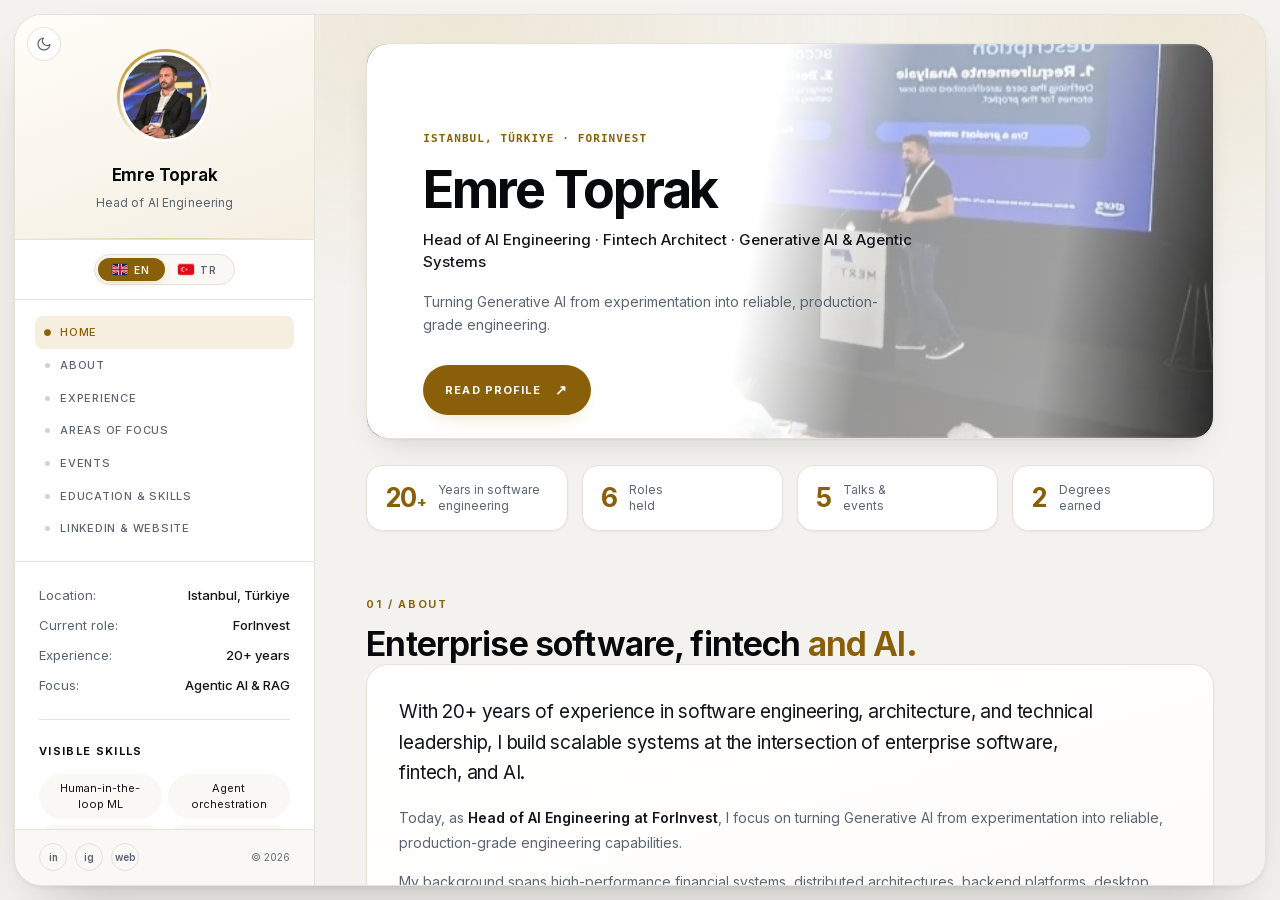
==== commit 5d867779: "fix performance" ====
--- a/index.html
+++ b/index.html
@@ -13,7 +13,7 @@
   <meta property="og:locale" content="en_US" data-meta-locale><meta property="og:locale:alternate" content="tr_TR"><meta property="og:type" content="profile"><meta property="profile:first_name" content="Emre"><meta property="profile:last_name" content="Toprak"><meta property="profile:username" content="etoprak"><meta property="og:url" content="https://emretoprak.com/"><meta property="og:title" content="Emre Toprak | Head of AI Engineering | Fintech Architect"><meta property="og:description" content="Head of AI Engineering at ForInvest specializing in Generative AI, agentic systems, RAG, MCP and scalable distributed systems."><meta property="og:image" content="https://emretoprak.com/docs/cover.jpeg"><meta property="og:image:alt" content="Emre Toprak professional profile"><meta property="og:image:type" content="image/jpeg"><meta property="og:image:width" content="1280"><meta property="og:image:height" content="720">
   <meta name="twitter:card" content="summary_large_image"><meta name="twitter:title" content="Emre Toprak | Head of AI Engineering | Fintech Architect"><meta name="twitter:description" content="Head of AI Engineering at ForInvest specializing in Generative AI, agentic systems, RAG, MCP and scalable distributed systems."><meta name="twitter:image" content="https://emretoprak.com/docs/cover.jpeg"><meta name="twitter:image:alt" content="Emre Toprak professional profile"><meta name="twitter:url" content="https://emretoprak.com/">
   <script type="application/ld+json" id="structured-data">{"@context":"https://schema.org","@graph":[{"@type":"ProfilePage","@id":"https://emretoprak.com/#profile","url":"https://emretoprak.com/","name":"Emre Toprak | Head of AI Engineering | Fintech Architect","isPartOf":{"@id":"https://emretoprak.com/#website"},"about":{"@id":"https://emretoprak.com/#person"},"mainEntity":{"@id":"https://emretoprak.com/#person"},"inLanguage":"en"},{"@type":"AboutPage","@id":"https://emretoprak.com/#about","url":"https://emretoprak.com/","name":"About Emre Toprak","isPartOf":{"@id":"https://emretoprak.com/#website"},"mainEntity":{"@id":"https://emretoprak.com/#person"},"inLanguage":"en"},{"@type":"WebSite","@id":"https://emretoprak.com/#website","url":"https://emretoprak.com/","name":"Emre Toprak","description":"Personal website of Emre Toprak.","publisher":{"@id":"https://emretoprak.com/#person"},"inLanguage":"en"},{"@type":"Organization","@id":"https://emretoprak.com/#forinvest","name":"ForInvest","legalName":"ForInvest Yazılım ve Teknoloji Hizmetleri A.Ş.","url":"https://www.forinvest.com","logo":{"@type":"ImageObject","url":"https://www.forinvest.com/assets/forinvest/i/btc/logo.svg"},"description":"Financial data and technology company serving real-time market data, charts, screeners and AI-driven financial tooling.","address":{"@type":"PostalAddress","addressLocality":"Istanbul","addressCountry":"TR"},"sameAs":["https://www.forinvest.com","https://mcp.forinvest.com"]},{"@type":"Person","@id":"https://emretoprak.com/#person","name":"Emre Toprak","url":"https://emretoprak.com/","image":"https://emretoprak.com/docs/avatar.png","jobTitle":"Head of AI Engineering","description":"Head of AI Engineering, Fintech Architect, Generative AI and Agentic Systems specialist in Istanbul, Türkiye.","worksFor":{"@id":"https://emretoprak.com/#forinvest"},"address":{"@type":"PostalAddress","addressLocality":"Istanbul","addressCountry":"TR"},"alumniOf":[{"@type":"CollegeOrUniversity","name":"Istanbul University"},{"@type":"CollegeOrUniversity","name":"Sakarya University"}],"knowsAbout":["Human-in-the-loop Machine Learning","Agent orchestration","AI observability","LangChain","Large Language Models (LLM)","LangGraph","Langflow","RAG","MCP","Java","TypeScript","JavaScript","Node.js","React","Vue","Python","Deep Learning",".NET Framework","PHP","HTML","Software Architecture","NHibernate","Machine Learning","Financial AI","Full-Stack Development","TensorFlow","Algorithmic Trading"],"hasCredential":[{"@type":"EducationalOccupationalCredential","credentialCategory":"degree","educationalLevel":"Bachelor's Degree","name":"Management Information Systems","recognizedBy":{"@type":"CollegeOrUniversity","name":"Istanbul University"}},{"@type":"EducationalOccupationalCredential","credentialCategory":"degree","educationalLevel":"Master's Degree","name":"Computer / Informatics Engineering","recognizedBy":{"@type":"CollegeOrUniversity","name":"Sakarya University"}}],"sameAs":["https://www.linkedin.com/in/etoprak/","https://github.com/emretoprak","https://www.instagram.com/emretoprak/"]},{"@type":"ItemList","@id":"https://emretoprak.com/#focus-areas","name":"Emre Toprak's areas of focus","itemListElement":[{"@type":"ListItem","position":1,"name":"AI Engineering and Agentic AI Systems"},{"@type":"ListItem","position":2,"name":"Domain-Specific LLMs and Financial AI"},{"@type":"ListItem","position":3,"name":"Generative AI, RAG and MCP"},{"@type":"ListItem","position":4,"name":"AI-Native Software Engineering"}]}]}</script>
-  <link rel="stylesheet" href="/style.min.css?v=3">
+  <link rel="stylesheet" href="/style.min.css?v=4">
   <script>
     (function () {
       try {
--- a/style.min.css
+++ b/style.min.css
@@ -1 +1 @@
-@font-face{font-family: 'Inter';font-style: normal;font-weight: 400 700;font-display: swap;src: url('/fonts/inter-latin.woff2') format('woff2');unicode-range: U+0000-00FF,U+0131,U+0152-0153,U+02BB-02BC,U+02C6,U+02DA,U+02DC,U+0304,U+0308,U+0329,U+2000-206F,U+20AC,U+2122,U+2191,U+2193,U+2212,U+2215,U+FEFF,U+FFFD}@font-face{font-family: 'Inter';font-style: normal;font-weight: 400 700;font-display: swap;src: url('/fonts/inter-latin-ext.woff2') format('woff2');unicode-range: U+0100-02BA,U+02BD-02C5,U+02C7-02CC,U+02CE-02D7,U+02DD-02FF,U+0304,U+0308,U+0329,U+1D00-1DBF,U+1E00-1E9F,U+1EF2-1EFF,U+2020,U+20A0-20AB,U+20AD-20C4,U+2113,U+2C60-2C7F,U+A720-A7FF}:root{color-scheme: light;--font: 'Inter',-apple-system,BlinkMacSystemFont,'Segoe UI',Roboto,Arial,sans-serif;--font-mono: ui-monospace,SFMono-Regular,'SF Mono',Menlo,monospace;--radius-xs: 8px;--radius-sm: 12px;--radius-md: 16px;--radius-lg: 22px;--radius-xl: 28px;--radius-pill: 999px;--sidebar-w: 300px;--topbar-h: 64px;--maxw: 1480px;--ease: cubic-bezier(.22,.61,.36,1);--bg: #f4f2ee;--bg-deep: #ece9e2;--surface: #ffffff;--surface-2: #faf8f4;--card: #ffffff;--card-2: #fbf9f5;--text: #14161b;--text-strong: #08090c;--muted: #5b6472;--muted-2: #7d8695;--line: #e6e2da;--line-strong: #d6d1c7;--accent: #8a5f0a;--accent-2: #b8860b;--accent-soft: rgba(184,134,11,.13);--accent-line: rgba(184,134,11,.32);--accent-contrast: #ffffff;--shadow-sm: 0 1px 2px rgba(18,22,30,.05);--shadow: 0 1px 2px rgba(18,22,30,.04),0 14px 34px -18px rgba(18,22,30,.22);--shadow-lg: 0 2px 4px rgba(18,22,30,.05),0 30px 60px -30px rgba(18,22,30,.3);--ring: 0 0 0 3px var(--accent-soft);--header-grad: linear-gradient(160deg,#fffdf8 0%,#f5efe3 100%);--banner-overlay: linear-gradient(100deg,rgba(255,255,255,1) 0%,rgba(255,255,255,1) 46%,rgba(255,255,255,0.583) 60%,rgba(255,255,255,.62) 80%,rgba(255,255,255,.12) 100%);--glass: rgba(255,255,255,.84);--scrim: rgba(20,22,27,.42);--img-filter: saturate(.92) contrast(1.02)}[data-theme="dark"]{color-scheme: dark;--bg: #0a0c11;--bg-deep: #070910;--surface: #10131a;--surface-2: #141821;--card: #151922;--card-2: #1a1f2a;--text: #eef1f7;--text-strong: #ffffff;--muted: #a2acbc;--muted-2: #7f8a9c;--line: #232936;--line-strong: #303848;--accent: #ffd166;--accent-2: #ffc94d;--accent-soft: rgba(255,209,102,.14);--accent-line: rgba(255,209,102,.34);--accent-contrast: #1a1405;--shadow-sm: 0 1px 2px rgba(0,0,0,.5);--shadow: 0 1px 2px rgba(0,0,0,.45),0 18px 40px -20px rgba(0,0,0,.85);--shadow-lg: 0 2px 6px rgba(0,0,0,.5),0 40px 80px -40px rgba(0,0,0,.9);--ring: 0 0 0 3px var(--accent-soft);--header-grad: linear-gradient(160deg,#1c2231 0%,#11151d 100%);--banner-overlay: linear-gradient(100deg,rgba(10,12,17,1) 0%,rgba(10,12,17,1) 42%,rgba(10,12,17,.93) 56%,rgba(10,12,17,.48) 76%,rgba(10,12,17,.06) 100%);--glass: rgba(16,19,26,.84);--scrim: rgba(4,6,10,.62);--img-filter: saturate(.85) contrast(1.05) brightness(.92)}*,*::before,*::after{box-sizing: border-box}html{scroll-behavior: smooth;-webkit-text-size-adjust: 100%}body{margin: 0;background: var(--bg);color: var(--text);font: 400 16px/1.7 var(--font);-webkit-font-smoothing: antialiased;-moz-osx-font-smoothing: grayscale;text-rendering: optimizeLegibility;transition: background-color .3s var(--ease),color .3s var(--ease)}img{max-width: 100%}a{color: inherit}:focus-visible{outline: 2px solid var(--accent-2);outline-offset: 3px;border-radius: 4px}::selection{background: var(--accent-soft);color: var(--text-strong)}.skip-link{position: fixed;left: 20px;top: -80px;z-index: 300;padding: 10px 16px;border-radius: var(--radius-sm);background: var(--accent);color: var(--accent-contrast);font-size: 13px;font-weight: 600;text-decoration: none;box-shadow: var(--shadow);transition: top .2s var(--ease)}.skip-link:focus{top: 16px}.art-app{width: 100%;min-height: 100vh;min-height: 100dvh;padding: clamp(0px,1.1vw,18px)}.art-app-wrapper{position: relative;max-width: var(--maxw);height: calc(100vh - clamp(0px,2.2vw,36px));height: calc(100dvh - clamp(0px,2.2vw,36px));margin: 0 auto;background: var(--bg);border: 1px solid var(--line);border-radius: var(--radius-xl);box-shadow: var(--shadow-lg);overflow: hidden}.art-app-container{position: relative;display: flex;height: 100%}.art-info-bar{position: relative;z-index: 20;width: var(--sidebar-w);min-width: var(--sidebar-w);height: 100%;background: var(--surface);border-right: 1px solid var(--line)}.art-info-bar-frame{position: relative;display: flex;flex-direction: column;height: 100%;min-height: 0;overflow-y: auto;overscroll-behavior: contain;scrollbar-width: thin;scrollbar-color: var(--line-strong) transparent}.art-info-bar-frame::-webkit-scrollbar{width: 6px}.art-info-bar-frame::-webkit-scrollbar-track{background: transparent}.art-info-bar-frame::-webkit-scrollbar-thumb{background: var(--line-strong);border-radius: var(--radius-pill)}.art-header{position: sticky;top: 0;z-index: 3;flex: 0 0 auto;padding: 34px 28px 26px;text-align: center;background: var(--header-grad);border-bottom: 1px solid var(--line)}.art-header::after{content: '';position: absolute;inset: auto 0 0;height: 1px;background: linear-gradient(90deg,transparent,var(--accent-line),transparent)}.art-avatar-wrap{position: relative;width: 96px;height: 96px;margin: 0 auto 16px;border-radius: 50%;padding: 3px;background: linear-gradient(150deg,var(--accent-2),transparent 65%)}.art-avatar-wrap img{display: block;width: 100%;height: 100%;object-fit: cover;border-radius: 50%;border: 3px solid var(--surface);background: var(--surface-2)}.art-header h2{margin: 0;font-size: 17px;font-weight: 650;letter-spacing: -.01em;color: var(--text-strong)}.art-header p{margin: 3px 0 0;color: var(--muted);font-size: 12px;letter-spacing: .01em}.art-close{display: none;position: absolute;top: 12px;right: 12px;width: 34px;height: 34px;border: 1px solid var(--line);border-radius: 50%;background: var(--surface);color: var(--muted);font-size: 20px;line-height: 1;cursor: pointer;transition: color .2s,border-color .2s,background .2s}.art-close:hover{color: var(--text);border-color: var(--line-strong)}.art-theme-toggle{position: absolute;top: 12px;left: 12px;width: 34px;height: 34px;padding: 0;border: 1px solid var(--line);border-radius: 50%;background: var(--surface);color: var(--muted);cursor: pointer;transition: color .2s,border-color .2s,background .2s,transform .2s var(--ease)}.art-theme-toggle:hover{color: var(--accent);border-color: var(--accent-line);transform: rotate(-12deg)}.art-theme-icon{position: absolute;inset: 0;margin: auto;width: 16px;height: 16px;transition: opacity .25s var(--ease),transform .35s var(--ease)}.art-theme-sun{opacity: 0;transform: rotate(90deg) scale(.55)}.art-theme-moon{opacity: 1;transform: rotate(0) scale(1)}[data-theme="dark"] .art-theme-sun{opacity: 1;transform: rotate(0) scale(1)}[data-theme="dark"] .art-theme-moon{opacity: 0;transform: rotate(-90deg) scale(.55)}.art-theme-toggle--mobile{display: none}.art-language-switcher{display: flex;align-items: center;justify-content: center;padding: 14px 24px;border-bottom: 1px solid var(--line)}.art-lang-toggle{position: relative;display: inline-flex;align-items: stretch;padding: 3px;border: 1px solid var(--line);border-radius: var(--radius-pill);background: var(--surface-2);isolation: isolate}.art-lang-thumb{position: absolute;top: 3px;left: 3px;bottom: 3px;width: calc(50% - 3px);border-radius: var(--radius-pill);background: var(--accent);box-shadow: 0 2px 8px -2px var(--accent-line);transition: transform .3s var(--ease);z-index: 0;pointer-events: none}.art-lang-toggle[data-active="tr"] .art-lang-thumb{transform: translateX(100%)}.art-lang-opt{position: relative;z-index: 1;display: inline-flex;align-items: center;justify-content: center;gap: 6px;min-width: 58px;padding: 6px 14px;border: 0;border-radius: var(--radius-pill);background: none;color: var(--muted);font: 600 10px/1 var(--font);letter-spacing: .09em;text-transform: uppercase;text-decoration: none;cursor: pointer;transition: color .2s var(--ease)}.art-lang-opt:hover:not(.is-active){color: var(--text)}.art-lang-opt.is-active{color: var(--accent-contrast)}.art-lang-flag{display: inline-block;flex: 0 0 auto;width: 16px;height: 11px;border-radius: 2px;overflow: hidden;box-shadow: 0 0 0 1px rgba(0,0,0,.12)}svg.art-lang-flag{vertical-align: middle}.art-lang-label{letter-spacing: .1em}.art-lang-toggle.is-mobile{display: none;padding: 2px}.art-lang-toggle.is-mobile .art-lang-opt{min-width: 46px;padding: 5px 10px;font-size: 9px}.art-lang-toggle.is-mobile .art-lang-flag{width: 14px;height: 10px}.art-left-nav{flex: 0 0 auto;margin: 0;padding: 16px 20px;border-bottom: 1px solid var(--line)}.art-left-nav a{display: flex;align-items: center;gap: 10px;padding: 7px 10px;border-radius: var(--radius-xs);color: var(--muted);font-size: 11px;font-weight: 500;letter-spacing: .07em;text-transform: uppercase;text-decoration: none;transition: color .2s,background .2s}.art-left-nav a::before{content: '';width: 5px;height: 5px;border-radius: 50%;background: var(--line-strong);transition: background .2s,transform .2s var(--ease)}.art-left-nav a:hover{color: var(--text);background: var(--surface-2)}.art-left-nav a:hover::before{background: var(--muted-2)}.art-left-nav a.active{color: var(--accent);background: var(--accent-soft)}.art-left-nav a.active::before{background: var(--accent);transform: scale(1.35)}.art-scroll-frame{flex: 0 0 auto;min-height: 0;height: auto;padding: 22px 24px 32px;overflow: visible}.art-profile-data{font-size: 13px}.art-profile-data div{display: flex;justify-content: space-between;gap: 12px;margin-bottom: 8px}.art-profile-data span{color: var(--muted)}.art-profile-data strong{font-weight: 500;color: var(--text);text-align: right}.art-divider{height: 1px;margin: 22px 0;background: var(--line)}.art-side-title{margin: 0 0 14px;color: var(--text-strong);font-size: 11px;font-weight: 650;letter-spacing: .12em;text-transform: uppercase}.art-knowledge{margin: 0;padding: 0;list-style: none;color: var(--muted);font-size: 12px}.art-knowledge li{position: relative;margin: 6px 0;padding-left: 18px}.art-knowledge li::before{content: '';position: absolute;left: 2px;top: .62em;width: 6px;height: 6px;border-radius: 50%;background: var(--accent)}.art-download{display: flex;align-items: center;justify-content: space-between;gap: 12px;margin-top: 24px;padding-top: 16px;border-top: 1px solid var(--line);color: var(--text);font-size: 13px;font-weight: 500;text-decoration: none;transition: color .2s}.art-download span{color: var(--accent);font-size: 15px}.art-download:hover{color: var(--accent)}.art-social{position: sticky;bottom: 0;z-index: 3;flex: 0 0 auto;display: flex;align-items: center;gap: 8px;height: 56px;padding: 0 24px;border-top: 1px solid var(--line);background: var(--surface-2);font-size: 11px}.art-social a{display: inline-flex;align-items: center;justify-content: center;width: 28px;height: 28px;border: 1px solid var(--line);border-radius: 50%;color: var(--muted);font-size: 10px;font-weight: 600;text-decoration: none;transition: color .2s,border-color .2s,background .2s}.art-social a:hover{color: var(--accent);border-color: var(--accent-line);background: var(--accent-soft)}.art-social>span{margin-left: auto;color: var(--muted-2);font-size: 10px}.art-content{position: relative;flex: 1;height: 100%;padding: 0 clamp(20px,4vw,56px);overflow-x: hidden;overflow-y: auto;scroll-behavior: smooth;background: var(--bg);scrollbar-width: thin;scrollbar-color: var(--line-strong) transparent}.art-content::-webkit-scrollbar{width: 6px}.art-content::-webkit-scrollbar-track{background: transparent}.art-content::-webkit-scrollbar-thumb{background: var(--line-strong);border-radius: var(--radius-pill)}.art-top-bg{position: absolute;inset: 0 0 auto;height: 420px;pointer-events: none;background: radial-gradient(60% 100% at 15% 0%,var(--accent-soft) 0%,transparent 70%),radial-gradient(50% 90% at 90% 0%,var(--accent-soft) 0%,transparent 75%);opacity: .8}.art-content-frame{position: relative;max-width: 940px;margin: 0 auto;padding-bottom: 56px}.art-section{padding: 64px 0 0}.art-heading{margin-bottom: 28px}.art-heading>p{margin: 0 0 10px;color: var(--accent);font-size: 11px;font-weight: 650;letter-spacing: .16em;text-transform: uppercase}.art-heading h2{margin: 0;color: var(--text-strong);font-size: clamp(26px,3.2vw,34px);font-weight: 650;line-height: 1.18;letter-spacing: -.025em}.art-heading h2 span,.art-contact h2 span{color: var(--accent)}.art-banner{position: relative;height: clamp(330px,44vh,420px);margin: 28px 0 0;border: 1px solid var(--line);border-radius: var(--radius-lg);background: url('/docs/cover.webp') right / cover no-repeat;box-shadow: var(--shadow);overflow: hidden}.art-banner-overlay{position: absolute;inset: 0;background: var(--banner-overlay)}.art-banner-content{position: relative;z-index: 2;display: flex;flex-direction: column;justify-content: center;height: 100%;max-width: 620px;padding: 40px clamp(28px,5vw,56px)}.art-code{margin: 0 0 16px;color: var(--accent);font: 600 11px/1.4 var(--font-mono);letter-spacing: .1em;text-transform: uppercase}.art-banner h1{margin: 0 0 12px;color: var(--text-strong);font-size: clamp(34px,5.2vw,52px);font-weight: 700;line-height: 1.04;letter-spacing: -.04em}.art-banner-subtitle{margin: 0 0 16px;color: var(--text);font-size: 15px;font-weight: 500;line-height: 1.5}.art-banner-subtitle span{margin: 0 6px;color: var(--accent)}.art-banner-text{max-width: 460px;margin: 0 0 28px;color: var(--muted);font-size: 14px;line-height: 1.7}.art-btn{display: inline-flex;align-items: center;gap: 14px;align-self: flex-start;padding: 13px 22px;border-radius: var(--radius-pill);background: var(--accent);color: var(--accent-contrast);font-size: 11px;font-weight: 700;letter-spacing: .1em;text-transform: uppercase;text-decoration: none;box-shadow: 0 8px 20px -10px var(--accent-line);transition: transform .2s var(--ease),box-shadow .2s var(--ease),filter .2s}.art-btn span{font-size: 14px}.art-btn:hover{transform: translateY(-2px);filter: brightness(1.06);box-shadow: 0 14px 28px -12px var(--accent-line)}.art-banner-avatar{display: none}.art-counters{display: grid;grid-template-columns: repeat(4,minmax(0,1fr));gap: 14px;padding: 26px 0 0}.art-counters>div{display: flex;align-items: center;gap: 12px;padding: 16px 18px;border: 1px solid var(--line);border-radius: var(--radius-md);background: var(--surface);box-shadow: var(--shadow-sm);transition: border-color .2s,transform .2s var(--ease)}.art-counters>div:hover{border-color: var(--accent-line);transform: translateY(-2px)}.art-counters strong{color: var(--accent);font-size: 26px;font-weight: 700;line-height: 1;letter-spacing: -.03em}.art-counters strong span{font-size: 15px}.art-counters p{margin: 0;color: var(--muted);font-size: 12px;line-height: 1.35}.art-card{margin-bottom: 20px;padding: clamp(22px,3vw,32px);border: 1px solid var(--line);border-radius: var(--radius-lg);background: linear-gradient(165deg,var(--card) 0%,var(--card-2) 100%);box-shadow: var(--shadow-sm)}.art-card p{margin: 0 0 14px;color: var(--muted);font-size: 14px;line-height: 1.78}.art-card p:last-child{margin-bottom: 0}.art-card p b{color: var(--text);font-weight: 600}.art-lead{max-width: 720px;margin-bottom: 18px !important;color: var(--text) !important;font-size: clamp(17px,2vw,19px) !important;line-height: 1.6 !important;letter-spacing: -.01em}.art-about{max-width: 100%}.art-timeline{position: relative}.art-timeline::before{content: '';position: absolute;left: 132px;top: 0;bottom: 24px;width: 1px;background: linear-gradient(180deg,transparent,var(--line-strong) 6%,var(--line-strong) 92%,transparent)}.art-timeline article{display: grid;grid-template-columns: 112px 40px minmax(0,1fr);padding: 0 0 26px}.art-timeline time{padding-top: 4px;color: var(--muted-2);font-size: 12px;font-weight: 500;line-height: 1.45;text-align: right}.art-timeline-dot{position: relative;z-index: 1;width: 11px;height: 11px;margin: 6px auto 0;border: 2px solid var(--accent);border-radius: 50%;background: var(--bg);box-shadow: 0 0 0 4px var(--bg)}.art-timeline article>div:last-child{padding: 0 0 22px;border-bottom: 1px solid var(--line)}.art-timeline article:last-child>div:last-child{border-bottom: 0}.art-company{margin: 0 0 6px !important;color: var(--accent) !important;font-size: 13px !important;font-weight: 650;letter-spacing: .02em}.art-company small{margin-left: 8px;color: var(--muted-2);font-size: 11px;font-weight: 400;letter-spacing: 0}.art-timeline h3{margin: 0 0 10px;color: var(--text-strong);font-size: 19px;font-weight: 650;line-height: 1.3;letter-spacing: -.015em}.art-timeline p:not(.art-company):not(.art-role-skills){margin: 0;color: var(--muted);font-size: 13px;line-height: 1.7}.art-detail-list{margin: 0;padding: 0;list-style: none;color: var(--muted);font-size: 13px;line-height: 1.72}.art-detail-list li{position: relative;margin: 0 0 9px;padding-left: 18px}.art-detail-list li::before{content: '';position: absolute;left: 2px;top: .68em;width: 5px;height: 5px;border-radius: 50%;background: var(--accent-line)}.art-detail-list a{color: var(--accent);text-decoration: none;border-bottom: 1px solid var(--accent-line);transition: border-color .2s}.art-detail-list a:hover{border-bottom-color: var(--accent)}.art-role-skills{display: flex;align-items: flex-start;gap: 8px;margin: 14px 0 0;color: var(--muted-2);font-size: 12px;line-height: 1.5}.art-role-skills::before{content: '◆';color: var(--accent);font-size: 8px;line-height: 2.1}.art-role-skills b{color: var(--text);font-weight: 600}.art-company-group{position: relative}.art-company-heading{position: relative;z-index: 2;margin: 0 0 8px;padding: 0 0 12px;border-bottom: 1px solid var(--line);background: var(--bg);color: var(--text-strong);font-size: 13px;font-weight: 700;letter-spacing: .14em;text-transform: uppercase}.art-company-meta{margin: 0 0 22px;color: var(--muted-2);font-size: 12px}.art-company-group .art-timeline-dot{border-color: var(--accent)}.art-service-grid{display: grid;grid-template-columns: repeat(2,minmax(0,1fr));gap: 18px}.art-service-grid .art-card{position: relative;display: flex;flex-direction: column;min-width: 0;margin: 0;overflow: hidden;transition: transform .25s var(--ease),border-color .25s,box-shadow .25s}.art-service-grid .art-card::before{content: '';position: absolute;inset: 0 0 auto;height: 2px;background: linear-gradient(90deg,var(--accent),transparent);opacity: 0;transition: opacity .25s}.art-service-grid .art-card:hover{transform: translateY(-3px);border-color: var(--accent-line);box-shadow: var(--shadow)}.art-service-grid .art-card:hover::before{opacity: 1}.art-icon{display: inline-flex;align-items: center;justify-content: center;width: 44px;height: 44px;margin-bottom: 18px;border: 1px solid var(--accent-line);border-radius: var(--radius-sm);background: var(--accent-soft);color: var(--accent);font-size: 20px;line-height: 1}.art-service-grid h3{margin: 0 0 10px;color: var(--text-strong);font-size: 17px;font-weight: 650;line-height: 1.35;letter-spacing: -.01em}.art-focus-tags{display: flex;flex-wrap: wrap;gap: 6px;margin-top: auto;padding-top: 18px}.art-focus-tags span{display: inline-block;padding: 4px 10px;border: 1px solid var(--line);border-radius: var(--radius-pill);background: var(--surface-2);color: var(--muted);font-size: 11px;letter-spacing: .01em;transition: color .2s,border-color .2s,background .2s}.art-focus-tags span:hover{color: var(--accent);border-color: var(--accent-line);background: var(--accent-soft)}.art-event-slider{position: relative;display: grid;grid-template-columns: 40px minmax(0,1fr) 40px;align-items: center;gap: 14px;padding: 18px;border: 1px solid var(--line);border-radius: var(--radius-lg);background: linear-gradient(165deg,var(--card) 0%,var(--card-2) 100%);box-shadow: var(--shadow-sm)}.art-event-viewport{min-width: 0;overflow: hidden;border-radius: var(--radius-md)}.art-event-track{position: relative}.art-event-slide{display: none;margin: 0}.art-event-slide.is-active{display: block;animation: art-event-fade .4s var(--ease)}.art-event-slide img{display: block;width: 100%;height: auto;aspect-ratio: 16 / 9;object-fit: contain;object-position: center;background: var(--surface-2);filter: var(--img-filter);cursor: zoom-in;transition: transform .5s var(--ease)}.art-event-slide img:hover{transform: scale(1.015)}.art-event-slide figcaption{display: flex;justify-content: space-between;gap: 16px;padding: 14px 4px 2px;font-size: 13px}.art-event-slide figcaption b{color: var(--text-strong);font-weight: 600}.art-event-slide figcaption span{color: var(--muted);text-align: right}.art-slider-button{display: inline-flex;align-items: center;justify-content: center;width: 36px;height: 36px;padding: 0;border: 1px solid var(--line);border-radius: 50%;background: var(--surface);color: var(--text);font-size: 20px;line-height: 1;cursor: pointer;transition: color .2s,background .2s,border-color .2s,transform .2s var(--ease)}.art-slider-button:hover,.art-slider-button:focus-visible{border-color: var(--accent);background: var(--accent);color: var(--accent-contrast);transform: scale(1.06)}.art-slider-dots{grid-column: 1 / -1;display: flex;justify-content: center;gap: 7px;margin-top: 2px}.art-slider-dot{width: 7px;height: 7px;padding: 0;border: 0;border-radius: 50%;background: var(--line-strong);cursor: pointer;transition: background .2s,transform .2s var(--ease)}.art-slider-dot:hover{background: var(--muted-2)}.art-slider-dot.is-active{background: var(--accent);transform: scale(1.35)}@keyframes art-event-fade{from{opacity: .35;transform: translateX(10px)}to{opacity: 1;transform: translateX(0)}}.art-two-col{display: grid;grid-template-columns: repeat(2,minmax(0,1fr));gap: 18px}.art-two-col .art-card{margin: 0}.art-two-col h3{margin: 0 0 20px;color: var(--text-strong);font-size: 16px;font-weight: 650;letter-spacing: -.01em}.art-edu{margin: 0 0 20px;padding-left: 16px;border-left: 2px solid var(--accent-line)}.art-edu b{display: block;color: var(--text-strong);font-size: 14px;font-weight: 650}.art-edu span{display: block;margin-top: 2px;color: var(--accent);font-size: 12px}.art-edu p{margin-top: 8px;font-size: 12.5px;line-height: 1.7}.art-languages{margin-top: 22px;padding-top: 18px;border-top: 1px solid var(--line)}.art-languages b{display: block;margin-bottom: 8px;color: var(--text-strong);font-size: 12px;font-weight: 650;letter-spacing: .08em;text-transform: uppercase}.art-languages span{display: block;margin: 5px 0;color: var(--muted);font-size: 12.5px}.art-skill-groups{display: flex;flex-wrap: wrap;gap: 7px}.art-skill-groups span{display: block;padding: 5px 10px;border: 1px solid var(--line);border-radius: var(--radius-pill);background: var(--surface-2);color: var(--muted);font-size: 12px;line-height: 1.4;transition: color .2s,border-color .2s,background .2s}.art-skill-groups span:hover{color: var(--accent);border-color: var(--accent-line);background: var(--accent-soft)}.art-skill-groups.compact{display: grid;grid-template-columns: 1fr 1fr;gap: 6px}.art-skill-groups.compact span{padding: 6px 9px;border-color: transparent;background: var(--surface-2);color: var(--text);font-size: 11px;text-align: center;overflow-wrap: anywhere}.art-skill-groups.full{display: flex;align-items: flex-start}.art-skill-groups.full span{font-size: 12px}.art-links-card>p{margin-bottom: 20px;color: var(--muted)}.art-link-grid{display: grid;grid-template-columns: repeat(3,minmax(0,1fr));gap: 12px}.art-link-grid a{display: flex;flex-direction: column;gap: 4px;padding: 16px;border: 1px solid var(--line);border-radius: var(--radius-md);background: var(--surface-2);color: var(--text);text-decoration: none;transition: border-color .2s,background .2s,transform .2s var(--ease)}.art-link-grid a:hover{border-color: var(--accent-line);background: var(--accent-soft);transform: translateY(-2px)}.art-link-grid b{font-size: 13px;font-weight: 650}.art-link-grid span{color: var(--accent);font-size: 12px;overflow-wrap: anywhere}.art-footer{display: flex;justify-content: space-between;gap: 16px;padding: 28px 0 0;border-top: 1px solid var(--line);color: var(--muted-2);font-size: 12px}.art-lightbox{display: none;position: fixed;inset: 0;z-index: 300;align-items: center;justify-content: center;padding: 36px;background: rgba(6,8,12,.94);backdrop-filter: blur(6px)}.art-lightbox.is-open{display: flex;flex-direction: column}.art-lightbox img{width: auto;height: auto;max-width: 94vw;max-height: 84vh;object-fit: contain;border-radius: var(--radius-md);box-shadow: 0 20px 60px rgba(0,0,0,.6)}.art-lightbox p{margin: 16px 0 0;color: #e8ecf3;font-size: 13px;text-align: center}.art-lightbox-close{position: absolute;top: 18px;right: 20px;width: 42px;height: 42px;border: 1px solid rgba(255,255,255,.28);border-radius: 50%;background: rgba(255,255,255,.08);color: #fff;font-size: 24px;line-height: 1;cursor: pointer;transition: background .2s,color .2s}.art-lightbox-close:hover{background: var(--accent);color: var(--accent-contrast)}.lightbox-open{overflow: hidden}.art-mobile-top-bar{display: none}.art-curtain{display: none}@media (max-width: 1180px){:root{--sidebar-w: 272px}.art-content{padding: 0 clamp(18px,3vw,40px)}}@media (max-width: 1000px){.art-counters{grid-template-columns: repeat(2,minmax(0,1fr))}.art-link-grid{grid-template-columns: repeat(2,minmax(0,1fr))}}@media (max-width: 920px){.art-app{padding: 0}.art-app-wrapper{height: 100vh;height: 100dvh;max-width: none;border: 0;border-radius: 0;box-shadow: none}.art-info-bar{position: absolute;left: calc(-1 * var(--sidebar-w) - 24px);top: 0;z-index: 60;width: var(--sidebar-w);min-width: var(--sidebar-w);border-right: 1px solid var(--line);border-radius: 0 var(--radius-lg) var(--radius-lg) 0;box-shadow: var(--shadow-lg);transition: left .38s var(--ease)}.art-info-bar.open{left: 0}.art-close{display: inline-flex;align-items: center;justify-content: center}.art-header{padding: 26px 24px 20px}.art-avatar-wrap{width: 76px;height: 76px;margin-bottom: 12px}.art-language-switcher{padding: 10px 24px}.art-left-nav{padding: 10px 14px}.art-left-nav a{padding: 6px 10px;font-size: 10.5px}.art-scroll-frame{padding: 18px 24px 76px}.art-social{height: 52px;padding: 0 20px}.art-content{height: calc(100% - var(--topbar-h));margin-top: var(--topbar-h);padding: 0 clamp(16px,4vw,28px)}.art-content-frame{max-width: 100%}.art-mobile-top-bar{position: fixed;top: 0;left: 0;right: 0;z-index: 50;display: flex;align-items: center;gap: 10px;height: var(--topbar-h);padding: 0 16px;border-bottom: 1px solid var(--line);background: var(--glass);backdrop-filter: blur(14px) saturate(1.4);-webkit-backdrop-filter: blur(14px) saturate(1.4);color: var(--text);font-size: 13px;font-weight: 600}.art-mobile-top-bar>span{margin-right: auto;overflow: hidden;white-space: nowrap;text-overflow: ellipsis;letter-spacing: -.01em}.art-mobile-top-bar .art-lang-toggle.is-mobile{flex: 0 0 auto}.art-mobile-info{display: inline-flex;align-items: center;justify-content: center;flex: 0 0 auto;width: 34px;height: 34px;padding: 0;border: 1px solid var(--accent-line);border-radius: 50%;background: var(--accent-soft);color: var(--accent);font-size: 11px;font-weight: 700;letter-spacing: .02em;text-decoration: none;cursor: pointer}.art-mobile-menu{display: inline-flex;align-items: center;justify-content: center;flex: 0 0 auto;width: 34px;height: 34px;padding: 0;border: 1px solid var(--line);border-radius: 50%;background: var(--surface);color: var(--text);font-size: 15px;line-height: 1;cursor: pointer}.art-lang-toggle.is-mobile{display: inline-flex}.art-lang-toggle.is-mobile .art-lang-opt{min-width: 40px;padding: 5px 8px;gap: 4px}.art-lang-toggle.is-mobile .art-lang-label{display: none}.art-theme-toggle--mobile{position: relative;display: inline-flex;align-items: center;justify-content: center;flex: 0 0 auto;width: 34px;height: 34px;border-radius: 50%;top: 0;left: 5px}.art-theme-toggle--mobile:hover{transform: none}.art-curtain{position: fixed;inset: 0;z-index: 55;display: block;background: var(--scrim);opacity: 0;pointer-events: none;transition: opacity .3s var(--ease);backdrop-filter: blur(2px)}.art-curtain.open{opacity: 1;pointer-events: auto}.art-banner{margin-top: 20px}.art-section{padding-top: 48px}.art-top-bg{height: 300px}}@media (max-width: 760px){.art-service-grid{grid-template-columns: 1fr}.art-two-col{grid-template-columns: 1fr}.art-timeline::before{left: 74px}.art-timeline article{grid-template-columns: 58px 32px minmax(0,1fr)}.art-timeline time{font-size: 11px;text-align: left}.art-timeline h3{font-size: 17px}}@media (max-width: 650px){.art-banner{height: auto;min-height: 0;padding-bottom: 0}.art-banner-content{max-width: none;padding: 30px 22px 34px}.art-banner h1{font-size: clamp(30px,9vw,38px)}.art-banner-text{max-width: 100%}.art-banner-overlay{background: linear-gradient(180deg,rgba(255,255,255,.97) 0%,rgba(255,255,255,.93) 55%,rgba(255,255,255,.72) 100%)}[data-theme="dark"] .art-banner-overlay{background: linear-gradient(180deg,rgba(10,12,17,.97) 0%,rgba(10,12,17,.93) 55%,rgba(10,12,17,.72) 100%)}.art-banner-avatar{display: block;position: absolute;top: 16px;right: 16px;z-index: 3;width: 56px;height: 56px;object-fit: cover;border: 2px solid var(--surface);border-radius: 50%;box-shadow: var(--shadow);opacity: .96}.art-code{padding-right: 68px}.art-counters{gap: 10px}.art-counters>div{padding: 13px 14px;gap: 9px}.art-counters strong{font-size: 22px}.art-counters p{font-size: 11px}.art-event-slider{grid-template-columns: 32px minmax(0,1fr) 32px;gap: 8px;padding: 12px}.art-slider-button{width: 32px;height: 32px;font-size: 17px}.art-event-slide figcaption{display: block;font-size: 12px}.art-event-slide figcaption span{display: block;margin-top: 4px;text-align: left}.art-slider-dots{bottom: 20px}.art-link-grid{grid-template-columns: 1fr}.art-footer{display: block}.art-footer span{display: block;margin-top: 6px}.art-lightbox{padding: 18px}.art-lightbox img{max-width: 100vw;max-height: 76vh}.art-lightbox-close{top: 12px;right: 12px}}@media (max-width: 380px){.art-timeline::before{left: 62px}.art-timeline article{grid-template-columns: 50px 26px minmax(0,1fr)}.art-banner h1{font-size: 28px}.art-counters{grid-template-columns: 1fr}.art-mobile-top-bar>span{display: none}.art-mobile-top-bar .art-lang-toggle.is-mobile{margin-left: auto}}@media (prefers-reduced-motion: reduce){html{scroll-behavior: auto}*,*::before,*::after{animation-duration: .001ms !important;animation-iteration-count: 1 !important;transition-duration: .001ms !important}}@media print{.art-app{padding: 0}.art-app-wrapper{height: auto;border: 0;box-shadow: none}.art-info-bar,.art-mobile-top-bar,.art-curtain,.art-lightbox,.art-slider-button,.art-slider-dots,.art-theme-toggle{display: none !important}.art-content{height: auto;margin: 0;padding: 0;overflow: visible}.art-card,.art-event-slider{box-shadow: none;break-inside: avoid}.art-section{padding-top: 28px}}+@font-face{font-family: 'Inter';font-style: normal;font-weight: 400 700;font-display: swap;src: url('/fonts/inter-latin.woff2') format('woff2');unicode-range: U+0000-00FF,U+0131,U+0152-0153,U+02BB-02BC,U+02C6,U+02DA,U+02DC,U+0304,U+0308,U+0329,U+2000-206F,U+20AC,U+2122,U+2191,U+2193,U+2212,U+2215,U+FEFF,U+FFFD}@font-face{font-family: 'Inter';font-style: normal;font-weight: 400 700;font-display: swap;src: url('/fonts/inter-latin-ext.woff2') format('woff2');unicode-range: U+0100-02BA,U+02BD-02C5,U+02C7-02CC,U+02CE-02D7,U+02DD-02FF,U+0304,U+0308,U+0329,U+1D00-1DBF,U+1E00-1E9F,U+1EF2-1EFF,U+2020,U+20A0-20AB,U+20AD-20C4,U+2113,U+2C60-2C7F,U+A720-A7FF}:root{color-scheme: light;--font: 'Inter',-apple-system,BlinkMacSystemFont,'Segoe UI',Roboto,Arial,sans-serif;--font-mono: ui-monospace,SFMono-Regular,'SF Mono',Menlo,monospace;--radius-xs: 8px;--radius-sm: 12px;--radius-md: 16px;--radius-lg: 22px;--radius-xl: 28px;--radius-pill: 999px;--sidebar-w: 300px;--topbar-h: 64px;--maxw: 1480px;--ease: cubic-bezier(.22,.61,.36,1);--bg: #f4f2ee;--bg-deep: #ece9e2;--surface: #ffffff;--surface-2: #faf8f4;--card: #ffffff;--card-2: #fbf9f5;--text: #14161b;--text-strong: #08090c;--muted: #5b6472;--muted-2: #646c7a;--line: #e6e2da;--line-strong: #d6d1c7;--accent: #8a5f0a;--accent-2: #b8860b;--accent-soft: rgba(184,134,11,.13);--accent-line: rgba(184,134,11,.32);--accent-contrast: #ffffff;--shadow-sm: 0 1px 2px rgba(18,22,30,.05);--shadow: 0 1px 2px rgba(18,22,30,.04),0 14px 34px -18px rgba(18,22,30,.22);--shadow-lg: 0 2px 4px rgba(18,22,30,.05),0 30px 60px -30px rgba(18,22,30,.3);--ring: 0 0 0 3px var(--accent-soft);--header-grad: linear-gradient(160deg,#fffdf8 0%,#f5efe3 100%);--banner-overlay: linear-gradient(100deg,rgba(255,255,255,1) 0%,rgba(255,255,255,1) 46%,rgba(255,255,255,0.583) 60%,rgba(255,255,255,.62) 80%,rgba(255,255,255,.12) 100%);--glass: rgba(255,255,255,.84);--scrim: rgba(20,22,27,.42);--img-filter: saturate(.92) contrast(1.02)}[data-theme="dark"]{color-scheme: dark;--bg: #0a0c11;--bg-deep: #070910;--surface: #10131a;--surface-2: #141821;--card: #151922;--card-2: #1a1f2a;--text: #eef1f7;--text-strong: #ffffff;--muted: #a2acbc;--muted-2: #7f8a9c;--line: #232936;--line-strong: #303848;--accent: #ffd166;--accent-2: #ffc94d;--accent-soft: rgba(255,209,102,.14);--accent-line: rgba(255,209,102,.34);--accent-contrast: #1a1405;--shadow-sm: 0 1px 2px rgba(0,0,0,.5);--shadow: 0 1px 2px rgba(0,0,0,.45),0 18px 40px -20px rgba(0,0,0,.85);--shadow-lg: 0 2px 6px rgba(0,0,0,.5),0 40px 80px -40px rgba(0,0,0,.9);--ring: 0 0 0 3px var(--accent-soft);--header-grad: linear-gradient(160deg,#1c2231 0%,#11151d 100%);--banner-overlay: linear-gradient(100deg,rgba(10,12,17,1) 0%,rgba(10,12,17,1) 42%,rgba(10,12,17,.93) 56%,rgba(10,12,17,.48) 76%,rgba(10,12,17,.06) 100%);--glass: rgba(16,19,26,.84);--scrim: rgba(4,6,10,.62);--img-filter: saturate(.85) contrast(1.05) brightness(.92)}*,*::before,*::after{box-sizing: border-box}html{scroll-behavior: smooth;-webkit-text-size-adjust: 100%}body{margin: 0;background: var(--bg);color: var(--text);font: 400 16px/1.7 var(--font);-webkit-font-smoothing: antialiased;-moz-osx-font-smoothing: grayscale;text-rendering: optimizeLegibility;transition: background-color .3s var(--ease),color .3s var(--ease)}img{max-width: 100%}a{color: inherit}:focus-visible{outline: 2px solid var(--accent-2);outline-offset: 3px;border-radius: 4px}::selection{background: var(--accent-soft);color: var(--text-strong)}.skip-link{position: fixed;left: 20px;top: -80px;z-index: 300;padding: 10px 16px;border-radius: var(--radius-sm);background: var(--accent);color: var(--accent-contrast);font-size: 13px;font-weight: 600;text-decoration: none;box-shadow: var(--shadow);transition: top .2s var(--ease)}.skip-link:focus{top: 16px}.art-app{width: 100%;min-height: 100vh;min-height: 100dvh;padding: clamp(0px,1.1vw,18px)}.art-app-wrapper{position: relative;max-width: var(--maxw);height: calc(100vh - clamp(0px,2.2vw,36px));height: calc(100dvh - clamp(0px,2.2vw,36px));margin: 0 auto;background: var(--bg);border: 1px solid var(--line);border-radius: var(--radius-xl);box-shadow: var(--shadow-lg);overflow: hidden}.art-app-container{position: relative;display: flex;height: 100%}.art-info-bar{position: relative;z-index: 20;width: var(--sidebar-w);min-width: var(--sidebar-w);height: 100%;background: var(--surface);border-right: 1px solid var(--line)}.art-info-bar-frame{position: relative;display: flex;flex-direction: column;height: 100%;min-height: 0;overflow-y: auto;overscroll-behavior: contain;scrollbar-width: thin;scrollbar-color: var(--line-strong) transparent}.art-info-bar-frame::-webkit-scrollbar{width: 6px}.art-info-bar-frame::-webkit-scrollbar-track{background: transparent}.art-info-bar-frame::-webkit-scrollbar-thumb{background: var(--line-strong);border-radius: var(--radius-pill)}.art-header{position: sticky;top: 0;z-index: 3;flex: 0 0 auto;padding: 34px 28px 26px;text-align: center;background: var(--header-grad);border-bottom: 1px solid var(--line)}.art-header::after{content: '';position: absolute;inset: auto 0 0;height: 1px;background: linear-gradient(90deg,transparent,var(--accent-line),transparent)}.art-avatar-wrap{position: relative;width: 96px;height: 96px;margin: 0 auto 16px;border-radius: 50%;padding: 3px;background: linear-gradient(150deg,var(--accent-2),transparent 65%)}.art-avatar-wrap img{display: block;width: 100%;height: 100%;object-fit: cover;border-radius: 50%;border: 3px solid var(--surface);background: var(--surface-2)}.art-header h2{margin: 0;font-size: 17px;font-weight: 650;letter-spacing: -.01em;color: var(--text-strong)}.art-header p{margin: 3px 0 0;color: var(--muted);font-size: 12px;letter-spacing: .01em}.art-close{display: none;position: absolute;top: 12px;right: 12px;width: 34px;height: 34px;border: 1px solid var(--line);border-radius: 50%;background: var(--surface);color: var(--muted);font-size: 20px;line-height: 1;cursor: pointer;transition: color .2s,border-color .2s,background .2s}.art-close:hover{color: var(--text);border-color: var(--line-strong)}.art-theme-toggle{position: absolute;top: 12px;left: 12px;width: 34px;height: 34px;padding: 0;border: 1px solid var(--line);border-radius: 50%;background: var(--surface);color: var(--muted);cursor: pointer;transition: color .2s,border-color .2s,background .2s,transform .2s var(--ease)}.art-theme-toggle:hover{color: var(--accent);border-color: var(--accent-line);transform: rotate(-12deg)}.art-theme-icon{position: absolute;inset: 0;margin: auto;width: 16px;height: 16px;transition: opacity .25s var(--ease),transform .35s var(--ease)}.art-theme-sun{opacity: 0;transform: rotate(90deg) scale(.55)}.art-theme-moon{opacity: 1;transform: rotate(0) scale(1)}[data-theme="dark"] .art-theme-sun{opacity: 1;transform: rotate(0) scale(1)}[data-theme="dark"] .art-theme-moon{opacity: 0;transform: rotate(-90deg) scale(.55)}.art-theme-toggle--mobile{display: none}.art-language-switcher{display: flex;align-items: center;justify-content: center;padding: 14px 24px;border-bottom: 1px solid var(--line)}.art-lang-toggle{position: relative;display: inline-flex;align-items: stretch;padding: 3px;border: 1px solid var(--line);border-radius: var(--radius-pill);background: var(--surface-2);isolation: isolate}.art-lang-thumb{position: absolute;top: 3px;left: 3px;bottom: 3px;width: calc(50% - 3px);border-radius: var(--radius-pill);background: var(--accent);box-shadow: 0 2px 8px -2px var(--accent-line);transition: transform .3s var(--ease);z-index: 0;pointer-events: none}.art-lang-toggle[data-active="tr"] .art-lang-thumb{transform: translateX(100%)}.art-lang-opt{position: relative;z-index: 1;display: inline-flex;align-items: center;justify-content: center;gap: 6px;min-width: 58px;padding: 6px 14px;border: 0;border-radius: var(--radius-pill);background: none;color: var(--muted);font: 600 10px/1 var(--font);letter-spacing: .09em;text-transform: uppercase;text-decoration: none;cursor: pointer;transition: color .2s var(--ease)}.art-lang-opt:hover:not(.is-active){color: var(--text)}.art-lang-opt.is-active{color: var(--accent-contrast)}.art-lang-flag{display: inline-block;flex: 0 0 auto;width: 16px;height: 11px;border-radius: 2px;overflow: hidden;box-shadow: 0 0 0 1px rgba(0,0,0,.12)}svg.art-lang-flag{vertical-align: middle}.art-lang-label{letter-spacing: .1em}.art-lang-toggle.is-mobile{display: none;padding: 2px}.art-lang-toggle.is-mobile .art-lang-opt{min-width: 46px;padding: 5px 10px;font-size: 9px}.art-lang-toggle.is-mobile .art-lang-flag{width: 14px;height: 10px}.art-left-nav{flex: 0 0 auto;margin: 0;padding: 16px 20px;border-bottom: 1px solid var(--line)}.art-left-nav a{display: flex;align-items: center;gap: 10px;padding: 7px 10px;border-radius: var(--radius-xs);color: var(--muted);font-size: 11px;font-weight: 500;letter-spacing: .07em;text-transform: uppercase;text-decoration: none;transition: color .2s,background .2s}.art-left-nav a::before{content: '';width: 5px;height: 5px;border-radius: 50%;background: var(--line-strong);transition: background .2s,transform .2s var(--ease)}.art-left-nav a:hover{color: var(--text);background: var(--surface-2)}.art-left-nav a:hover::before{background: var(--muted-2)}.art-left-nav a.active{color: var(--accent);background: var(--accent-soft)}.art-left-nav a.active::before{background: var(--accent);transform: scale(1.35)}.art-scroll-frame{flex: 0 0 auto;min-height: 0;height: auto;padding: 22px 24px 32px;overflow: visible}.art-profile-data{font-size: 13px}.art-profile-data div{display: flex;justify-content: space-between;gap: 12px;margin-bottom: 8px}.art-profile-data span{color: var(--muted)}.art-profile-data strong{font-weight: 500;color: var(--text);text-align: right}.art-divider{height: 1px;margin: 22px 0;background: var(--line)}.art-side-title{margin: 0 0 14px;color: var(--text-strong);font-size: 11px;font-weight: 650;letter-spacing: .12em;text-transform: uppercase}.art-knowledge{margin: 0;padding: 0;list-style: none;color: var(--muted);font-size: 12px}.art-knowledge li{position: relative;margin: 6px 0;padding-left: 18px}.art-knowledge li::before{content: '';position: absolute;left: 2px;top: .62em;width: 6px;height: 6px;border-radius: 50%;background: var(--accent)}.art-download{display: flex;align-items: center;justify-content: space-between;gap: 12px;margin-top: 24px;padding-top: 16px;border-top: 1px solid var(--line);color: var(--text);font-size: 13px;font-weight: 500;text-decoration: none;transition: color .2s}.art-download span{color: var(--accent);font-size: 15px}.art-download:hover{color: var(--accent)}.art-social{position: sticky;bottom: 0;z-index: 3;flex: 0 0 auto;display: flex;align-items: center;gap: 8px;height: 56px;padding: 0 24px;border-top: 1px solid var(--line);background: var(--surface-2);font-size: 11px}.art-social a{display: inline-flex;align-items: center;justify-content: center;width: 28px;height: 28px;border: 1px solid var(--line);border-radius: 50%;color: var(--muted);font-size: 10px;font-weight: 600;text-decoration: none;transition: color .2s,border-color .2s,background .2s}.art-social a:hover{color: var(--accent);border-color: var(--accent-line);background: var(--accent-soft)}.art-social>span{margin-left: auto;color: var(--muted-2);font-size: 10px}.art-content{position: relative;flex: 1;height: 100%;padding: 0 clamp(20px,4vw,56px);overflow-x: hidden;overflow-y: auto;scroll-behavior: smooth;background: var(--bg);scrollbar-width: thin;scrollbar-color: var(--line-strong) transparent}.art-content::-webkit-scrollbar{width: 6px}.art-content::-webkit-scrollbar-track{background: transparent}.art-content::-webkit-scrollbar-thumb{background: var(--line-strong);border-radius: var(--radius-pill)}.art-top-bg{position: absolute;inset: 0 0 auto;height: 420px;pointer-events: none;background: radial-gradient(60% 100% at 15% 0%,var(--accent-soft) 0%,transparent 70%),radial-gradient(50% 90% at 90% 0%,var(--accent-soft) 0%,transparent 75%);opacity: .8}.art-content-frame{position: relative;max-width: 940px;margin: 0 auto;padding-bottom: 56px}.art-section{padding: 64px 0 0}.art-heading{margin-bottom: 28px}.art-heading>p{margin: 0 0 10px;color: var(--accent);font-size: 11px;font-weight: 650;letter-spacing: .16em;text-transform: uppercase}.art-heading h2{margin: 0;color: var(--text-strong);font-size: clamp(26px,3.2vw,34px);font-weight: 650;line-height: 1.18;letter-spacing: -.025em}.art-heading h2 span,.art-contact h2 span{color: var(--accent)}.art-banner{position: relative;height: clamp(330px,44vh,420px);margin: 28px 0 0;border: 1px solid var(--line);border-radius: var(--radius-lg);background: url('/docs/cover.webp') right / cover no-repeat;box-shadow: var(--shadow);overflow: hidden}.art-banner-overlay{position: absolute;inset: 0;background: var(--banner-overlay)}.art-banner-content{position: relative;z-index: 2;display: flex;flex-direction: column;justify-content: center;height: 100%;max-width: 620px;padding: 40px clamp(28px,5vw,56px)}.art-code{margin: 0 0 16px;color: var(--accent);font: 600 11px/1.4 var(--font-mono);letter-spacing: .1em;text-transform: uppercase}.art-banner h1{margin: 0 0 12px;color: var(--text-strong);font-size: clamp(34px,5.2vw,52px);font-weight: 700;line-height: 1.04;letter-spacing: -.04em}.art-banner-subtitle{margin: 0 0 16px;color: var(--text);font-size: 15px;font-weight: 500;line-height: 1.5}.art-banner-subtitle span{margin: 0 6px;color: var(--accent)}.art-banner-text{max-width: 460px;margin: 0 0 28px;color: var(--muted);font-size: 14px;line-height: 1.7}.art-btn{display: inline-flex;align-items: center;gap: 14px;align-self: flex-start;padding: 13px 22px;border-radius: var(--radius-pill);background: var(--accent);color: var(--accent-contrast);font-size: 11px;font-weight: 700;letter-spacing: .1em;text-transform: uppercase;text-decoration: none;box-shadow: 0 8px 20px -10px var(--accent-line);transition: transform .2s var(--ease),box-shadow .2s var(--ease),filter .2s}.art-btn span{font-size: 14px}.art-btn:hover{transform: translateY(-2px);filter: brightness(1.06);box-shadow: 0 14px 28px -12px var(--accent-line)}.art-banner-avatar{display: none}.art-counters{display: grid;grid-template-columns: repeat(4,minmax(0,1fr));gap: 14px;padding: 26px 0 0}.art-counters>div{display: flex;align-items: center;gap: 12px;padding: 16px 18px;border: 1px solid var(--line);border-radius: var(--radius-md);background: var(--surface);box-shadow: var(--shadow-sm);transition: border-color .2s,transform .2s var(--ease)}.art-counters>div:hover{border-color: var(--accent-line);transform: translateY(-2px)}.art-counters strong{color: var(--accent);font-size: 26px;font-weight: 700;line-height: 1;letter-spacing: -.03em}.art-counters strong span{font-size: 15px}.art-counters p{margin: 0;color: var(--muted);font-size: 12px;line-height: 1.35}.art-card{margin-bottom: 20px;padding: clamp(22px,3vw,32px);border: 1px solid var(--line);border-radius: var(--radius-lg);background: linear-gradient(165deg,var(--card) 0%,var(--card-2) 100%);box-shadow: var(--shadow-sm)}.art-card p{margin: 0 0 14px;color: var(--muted);font-size: 14px;line-height: 1.78}.art-card p:last-child{margin-bottom: 0}.art-card p b{color: var(--text);font-weight: 600}.art-lead{max-width: 720px;margin-bottom: 18px !important;color: var(--text) !important;font-size: clamp(17px,2vw,19px) !important;line-height: 1.6 !important;letter-spacing: -.01em}.art-about{max-width: 100%}.art-timeline{position: relative}.art-timeline::before{content: '';position: absolute;left: 132px;top: 0;bottom: 24px;width: 1px;background: linear-gradient(180deg,transparent,var(--line-strong) 6%,var(--line-strong) 92%,transparent)}.art-timeline article{display: grid;grid-template-columns: 112px 40px minmax(0,1fr);padding: 0 0 26px}.art-timeline time{padding-top: 4px;color: var(--muted-2);font-size: 12px;font-weight: 500;line-height: 1.45;text-align: right}.art-timeline-dot{position: relative;z-index: 1;width: 11px;height: 11px;margin: 6px auto 0;border: 2px solid var(--accent);border-radius: 50%;background: var(--bg);box-shadow: 0 0 0 4px var(--bg)}.art-timeline article>div:last-child{padding: 0 0 22px;border-bottom: 1px solid var(--line)}.art-timeline article:last-child>div:last-child{border-bottom: 0}.art-company{margin: 0 0 6px !important;color: var(--accent) !important;font-size: 13px !important;font-weight: 650;letter-spacing: .02em}.art-company small{margin-left: 8px;color: var(--muted-2);font-size: 11px;font-weight: 400;letter-spacing: 0}.art-timeline h3{margin: 0 0 10px;color: var(--text-strong);font-size: 19px;font-weight: 650;line-height: 1.3;letter-spacing: -.015em}.art-timeline p:not(.art-company):not(.art-role-skills){margin: 0;color: var(--muted);font-size: 13px;line-height: 1.7}.art-detail-list{margin: 0;padding: 0;list-style: none;color: var(--muted);font-size: 13px;line-height: 1.72}.art-detail-list li{position: relative;margin: 0 0 9px;padding-left: 18px}.art-detail-list li::before{content: '';position: absolute;left: 2px;top: .68em;width: 5px;height: 5px;border-radius: 50%;background: var(--accent-line)}.art-detail-list a{color: var(--accent);text-decoration: none;border-bottom: 1px solid var(--accent-line);transition: border-color .2s}.art-detail-list a:hover{border-bottom-color: var(--accent)}.art-role-skills{display: flex;align-items: flex-start;gap: 8px;margin: 14px 0 0;color: var(--muted-2);font-size: 12px;line-height: 1.5}.art-role-skills::before{content: '◆';color: var(--accent);font-size: 8px;line-height: 2.1}.art-role-skills b{color: var(--text);font-weight: 600}.art-company-group{position: relative}.art-company-heading{position: relative;z-index: 2;margin: 0 0 8px;padding: 0 0 12px;border-bottom: 1px solid var(--line);background: var(--bg);color: var(--text-strong);font-size: 13px;font-weight: 700;letter-spacing: .14em;text-transform: uppercase}.art-company-meta{margin: 0 0 22px;color: var(--muted-2);font-size: 12px}.art-company-group .art-timeline-dot{border-color: var(--accent)}.art-service-grid{display: grid;grid-template-columns: repeat(2,minmax(0,1fr));gap: 18px}.art-service-grid .art-card{position: relative;display: flex;flex-direction: column;min-width: 0;margin: 0;overflow: hidden;transition: transform .25s var(--ease),border-color .25s,box-shadow .25s}.art-service-grid .art-card::before{content: '';position: absolute;inset: 0 0 auto;height: 2px;background: linear-gradient(90deg,var(--accent),transparent);opacity: 0;transition: opacity .25s}.art-service-grid .art-card:hover{transform: translateY(-3px);border-color: var(--accent-line);box-shadow: var(--shadow)}.art-service-grid .art-card:hover::before{opacity: 1}.art-icon{display: inline-flex;align-items: center;justify-content: center;width: 44px;height: 44px;margin-bottom: 18px;border: 1px solid var(--accent-line);border-radius: var(--radius-sm);background: var(--accent-soft);color: var(--accent);font-size: 20px;line-height: 1}.art-service-grid h3{margin: 0 0 10px;color: var(--text-strong);font-size: 17px;font-weight: 650;line-height: 1.35;letter-spacing: -.01em}.art-focus-tags{display: flex;flex-wrap: wrap;gap: 6px;margin-top: auto;padding-top: 18px}.art-focus-tags span{display: inline-block;padding: 4px 10px;border: 1px solid var(--line);border-radius: var(--radius-pill);background: var(--surface-2);color: var(--muted);font-size: 11px;letter-spacing: .01em;transition: color .2s,border-color .2s,background .2s}.art-focus-tags span:hover{color: var(--accent);border-color: var(--accent-line);background: var(--accent-soft)}.art-event-slider{position: relative;display: grid;grid-template-columns: 40px minmax(0,1fr) 40px;align-items: center;gap: 14px;padding: 18px;border: 1px solid var(--line);border-radius: var(--radius-lg);background: linear-gradient(165deg,var(--card) 0%,var(--card-2) 100%);box-shadow: var(--shadow-sm)}.art-event-viewport{min-width: 0;overflow: hidden;border-radius: var(--radius-md)}.art-event-track{position: relative}.art-event-slide{display: none;margin: 0}.art-event-slide.is-active{display: block;animation: art-event-fade .4s var(--ease)}.art-event-slide img{display: block;width: 100%;height: auto;aspect-ratio: 16 / 9;object-fit: contain;object-position: center;background: var(--surface-2);filter: var(--img-filter);cursor: zoom-in;transition: transform .5s var(--ease)}.art-event-slide img:hover{transform: scale(1.015)}.art-event-slide figcaption{display: flex;justify-content: space-between;gap: 16px;padding: 14px 4px 2px;font-size: 13px}.art-event-slide figcaption b{color: var(--text-strong);font-weight: 600}.art-event-slide figcaption span{color: var(--muted);text-align: right}.art-slider-button{display: inline-flex;align-items: center;justify-content: center;width: 36px;height: 36px;padding: 0;border: 1px solid var(--line);border-radius: 50%;background: var(--surface);color: var(--text);font-size: 20px;line-height: 1;cursor: pointer;transition: color .2s,background .2s,border-color .2s,transform .2s var(--ease)}.art-slider-button:hover,.art-slider-button:focus-visible{border-color: var(--accent);background: var(--accent);color: var(--accent-contrast);transform: scale(1.06)}.art-slider-dots{grid-column: 1 / -1;display: flex;justify-content: center;gap: 7px;margin-top: 2px}.art-slider-dot{width: 7px;height: 7px;padding: 0;border: 0;border-radius: 50%;background: var(--line-strong);cursor: pointer;transition: background .2s,transform .2s var(--ease)}.art-slider-dot:hover{background: var(--muted-2)}.art-slider-dot.is-active{background: var(--accent);transform: scale(1.35)}@keyframes art-event-fade{from{opacity: .35;transform: translateX(10px)}to{opacity: 1;transform: translateX(0)}}.art-two-col{display: grid;grid-template-columns: repeat(2,minmax(0,1fr));gap: 18px}.art-two-col .art-card{margin: 0}.art-two-col h3{margin: 0 0 20px;color: var(--text-strong);font-size: 16px;font-weight: 650;letter-spacing: -.01em}.art-edu{margin: 0 0 20px;padding-left: 16px;border-left: 2px solid var(--accent-line)}.art-edu b{display: block;color: var(--text-strong);font-size: 14px;font-weight: 650}.art-edu span{display: block;margin-top: 2px;color: var(--accent);font-size: 12px}.art-edu p{margin-top: 8px;font-size: 12.5px;line-height: 1.7}.art-languages{margin-top: 22px;padding-top: 18px;border-top: 1px solid var(--line)}.art-languages b{display: block;margin-bottom: 8px;color: var(--text-strong);font-size: 12px;font-weight: 650;letter-spacing: .08em;text-transform: uppercase}.art-languages span{display: block;margin: 5px 0;color: var(--muted);font-size: 12.5px}.art-skill-groups{display: flex;flex-wrap: wrap;gap: 7px}.art-skill-groups span{display: block;padding: 5px 10px;border: 1px solid var(--line);border-radius: var(--radius-pill);background: var(--surface-2);color: var(--muted);font-size: 12px;line-height: 1.4;transition: color .2s,border-color .2s,background .2s}.art-skill-groups span:hover{color: var(--accent);border-color: var(--accent-line);background: var(--accent-soft)}.art-skill-groups.compact{display: grid;grid-template-columns: 1fr 1fr;gap: 6px}.art-skill-groups.compact span{padding: 6px 9px;border-color: transparent;background: var(--surface-2);color: var(--text);font-size: 11px;text-align: center;overflow-wrap: anywhere}.art-skill-groups.full{display: flex;align-items: flex-start}.art-skill-groups.full span{font-size: 12px}.art-links-card>p{margin-bottom: 20px;color: var(--muted)}.art-link-grid{display: grid;grid-template-columns: repeat(3,minmax(0,1fr));gap: 12px}.art-link-grid a{display: flex;flex-direction: column;gap: 4px;padding: 16px;border: 1px solid var(--line);border-radius: var(--radius-md);background: var(--surface-2);color: var(--text);text-decoration: none;transition: border-color .2s,background .2s,transform .2s var(--ease)}.art-link-grid a:hover{border-color: var(--accent-line);background: var(--accent-soft);transform: translateY(-2px)}.art-link-grid b{font-size: 13px;font-weight: 650}.art-link-grid span{color: var(--accent);font-size: 12px;overflow-wrap: anywhere}.art-footer{display: flex;justify-content: space-between;gap: 16px;padding: 28px 0 0;border-top: 1px solid var(--line);color: var(--muted-2);font-size: 12px}.art-lightbox{display: none;position: fixed;inset: 0;z-index: 300;align-items: center;justify-content: center;padding: 36px;background: rgba(6,8,12,.94);backdrop-filter: blur(6px)}.art-lightbox.is-open{display: flex;flex-direction: column}.art-lightbox img{width: auto;height: auto;max-width: 94vw;max-height: 84vh;object-fit: contain;border-radius: var(--radius-md);box-shadow: 0 20px 60px rgba(0,0,0,.6)}.art-lightbox p{margin: 16px 0 0;color: #e8ecf3;font-size: 13px;text-align: center}.art-lightbox-close{position: absolute;top: 18px;right: 20px;width: 42px;height: 42px;border: 1px solid rgba(255,255,255,.28);border-radius: 50%;background: rgba(255,255,255,.08);color: #fff;font-size: 24px;line-height: 1;cursor: pointer;transition: background .2s,color .2s}.art-lightbox-close:hover{background: var(--accent);color: var(--accent-contrast)}.lightbox-open{overflow: hidden}.art-mobile-top-bar{display: none}.art-curtain{display: none}@media (max-width: 1180px){:root{--sidebar-w: 272px}.art-content{padding: 0 clamp(18px,3vw,40px)}}@media (max-width: 1000px){.art-counters{grid-template-columns: repeat(2,minmax(0,1fr))}.art-link-grid{grid-template-columns: repeat(2,minmax(0,1fr))}}@media (max-width: 920px){.art-app{padding: 0}.art-app-wrapper{height: 100vh;height: 100dvh;max-width: none;border: 0;border-radius: 0;box-shadow: none}.art-info-bar{position: absolute;left: calc(-1 * var(--sidebar-w) - 24px);top: 0;z-index: 60;width: var(--sidebar-w);min-width: var(--sidebar-w);border-right: 1px solid var(--line);border-radius: 0 var(--radius-lg) var(--radius-lg) 0;box-shadow: var(--shadow-lg);transition: left .38s var(--ease)}.art-info-bar.open{left: 0}.art-close{display: inline-flex;align-items: center;justify-content: center}.art-header{padding: 26px 24px 20px}.art-avatar-wrap{width: 76px;height: 76px;margin-bottom: 12px}.art-language-switcher{padding: 10px 24px}.art-left-nav{padding: 10px 14px}.art-left-nav a{padding: 6px 10px;font-size: 10.5px}.art-scroll-frame{padding: 18px 24px 76px}.art-social{height: 52px;padding: 0 20px}.art-content{height: calc(100% - var(--topbar-h));margin-top: var(--topbar-h);padding: 0 clamp(16px,4vw,28px)}.art-content-frame{max-width: 100%}.art-mobile-top-bar{position: fixed;top: 0;left: 0;right: 0;z-index: 50;display: flex;align-items: center;gap: 10px;height: var(--topbar-h);padding: 0 16px;border-bottom: 1px solid var(--line);background: var(--glass);backdrop-filter: blur(14px) saturate(1.4);-webkit-backdrop-filter: blur(14px) saturate(1.4);color: var(--text);font-size: 13px;font-weight: 600}.art-mobile-top-bar>span{margin-right: auto;overflow: hidden;white-space: nowrap;text-overflow: ellipsis;letter-spacing: -.01em}.art-mobile-top-bar .art-lang-toggle.is-mobile{flex: 0 0 auto}.art-mobile-info{display: inline-flex;align-items: center;justify-content: center;flex: 0 0 auto;width: 34px;height: 34px;padding: 0;border: 1px solid var(--accent-line);border-radius: 50%;background: var(--accent-soft);color: var(--accent);font-size: 11px;font-weight: 700;letter-spacing: .02em;text-decoration: none;cursor: pointer}.art-mobile-menu{display: inline-flex;align-items: center;justify-content: center;flex: 0 0 auto;width: 34px;height: 34px;padding: 0;border: 1px solid var(--line);border-radius: 50%;background: var(--surface);color: var(--text);font-size: 15px;line-height: 1;cursor: pointer}.art-lang-toggle.is-mobile{display: inline-flex}.art-lang-toggle.is-mobile .art-lang-opt{min-width: 40px;padding: 5px 8px;gap: 4px}.art-lang-toggle.is-mobile .art-lang-label{display: none}.art-theme-toggle--mobile{position: relative;display: inline-flex;align-items: center;justify-content: center;flex: 0 0 auto;width: 34px;height: 34px;border-radius: 50%;top: 0;left: 5px}.art-theme-toggle--mobile:hover{transform: none}.art-curtain{position: fixed;inset: 0;z-index: 55;display: block;background: var(--scrim);opacity: 0;pointer-events: none;transition: opacity .3s var(--ease);backdrop-filter: blur(2px)}.art-curtain.open{opacity: 1;pointer-events: auto}.art-banner{margin-top: 20px}.art-section{padding-top: 48px}.art-top-bg{height: 300px}}@media (max-width: 760px){.art-service-grid{grid-template-columns: 1fr}.art-two-col{grid-template-columns: 1fr}.art-timeline::before{left: 74px}.art-timeline article{grid-template-columns: 58px 32px minmax(0,1fr)}.art-timeline time{font-size: 11px;text-align: left}.art-timeline h3{font-size: 17px}}@media (max-width: 650px){.art-banner{height: auto;min-height: 0;padding-bottom: 0}.art-banner-content{max-width: none;padding: 30px 22px 34px}.art-banner h1{font-size: clamp(30px,9vw,38px)}.art-banner-text{max-width: 100%}.art-banner-overlay{background: linear-gradient(180deg,rgba(255,255,255,.97) 0%,rgba(255,255,255,.93) 55%,rgba(255,255,255,.72) 100%)}[data-theme="dark"] .art-banner-overlay{background: linear-gradient(180deg,rgba(10,12,17,.97) 0%,rgba(10,12,17,.93) 55%,rgba(10,12,17,.72) 100%)}.art-banner-avatar{display: block;position: absolute;top: 16px;right: 16px;z-index: 3;width: 56px;height: 56px;object-fit: cover;border: 2px solid var(--surface);border-radius: 50%;box-shadow: var(--shadow);opacity: .96}.art-code{padding-right: 68px}.art-counters{gap: 10px}.art-counters>div{padding: 13px 14px;gap: 9px}.art-counters strong{font-size: 22px}.art-counters p{font-size: 11px}.art-event-slider{grid-template-columns: 32px minmax(0,1fr) 32px;gap: 8px;padding: 12px}.art-slider-button{width: 32px;height: 32px;font-size: 17px}.art-event-slide figcaption{display: block;font-size: 12px}.art-event-slide figcaption span{display: block;margin-top: 4px;text-align: left}.art-slider-dots{bottom: 20px}.art-link-grid{grid-template-columns: 1fr}.art-footer{display: block}.art-footer span{display: block;margin-top: 6px}.art-lightbox{padding: 18px}.art-lightbox img{max-width: 100vw;max-height: 76vh}.art-lightbox-close{top: 12px;right: 12px}}@media (max-width: 380px){.art-timeline::before{left: 62px}.art-timeline article{grid-template-columns: 50px 26px minmax(0,1fr)}.art-banner h1{font-size: 28px}.art-counters{grid-template-columns: 1fr}.art-mobile-top-bar>span{display: none}.art-mobile-top-bar .art-lang-toggle.is-mobile{margin-left: auto}}@media (prefers-reduced-motion: reduce){html{scroll-behavior: auto}*,*::before,*::after{animation-duration: .001ms !important;animation-iteration-count: 1 !important;transition-duration: .001ms !important}}@media print{.art-app{padding: 0}.art-app-wrapper{height: auto;border: 0;box-shadow: none}.art-info-bar,.art-mobile-top-bar,.art-curtain,.art-lightbox,.art-slider-button,.art-slider-dots,.art-theme-toggle{display: none !important}.art-content{height: auto;margin: 0;padding: 0;overflow: visible}.art-card,.art-event-slider{box-shadow: none;break-inside: avoid}.art-section{padding-top: 28px}}
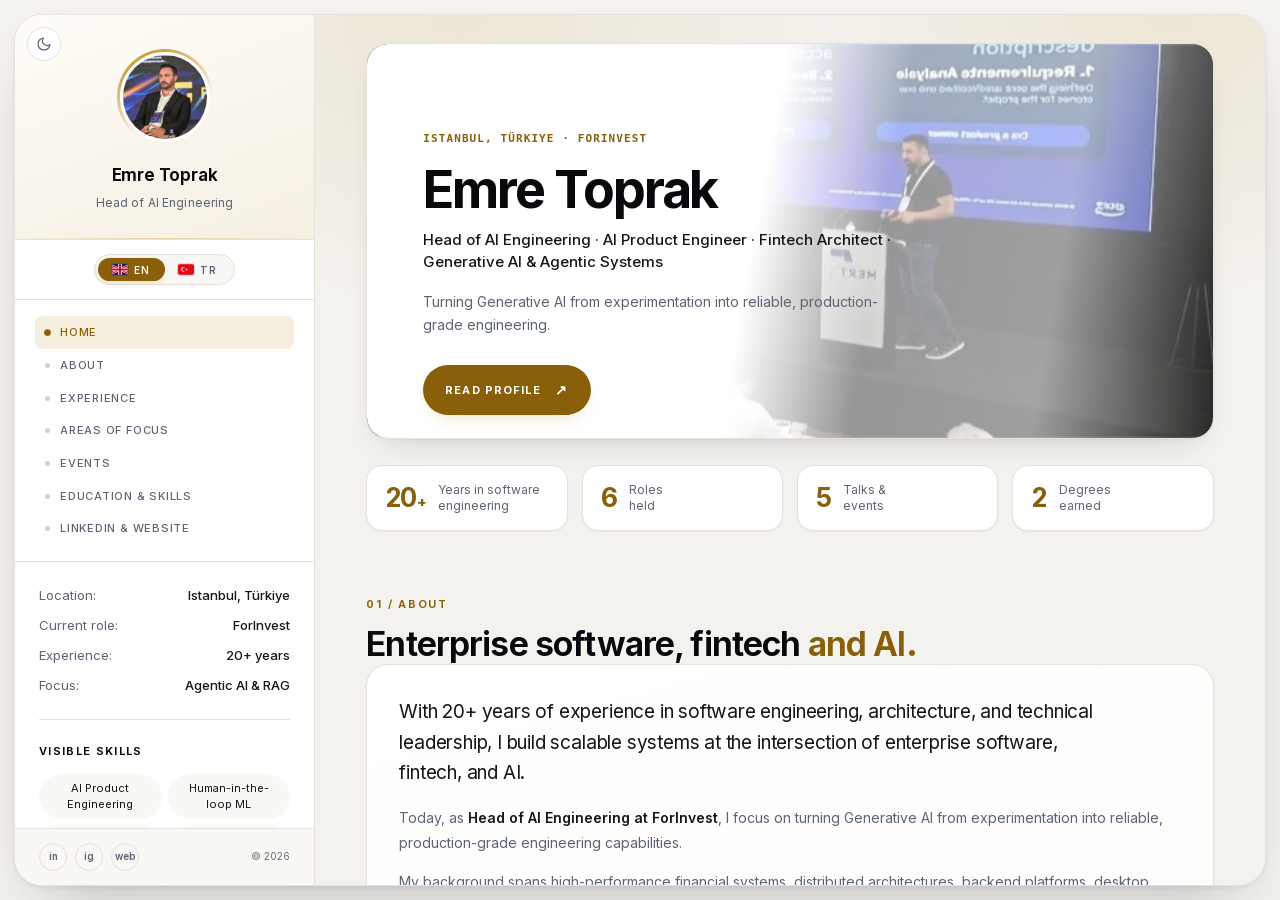
==== commit 871afdff: "docs: Update profile metadata to reflect dual AI roles at ForInvest - Update meta description to inc" ====
--- a/index.html
+++ b/index.html
@@ -7,12 +7,12 @@
   <meta name="viewport" content="width=device-width, initial-scale=1">
   <meta name="theme-color" content="#f4f2ee" media="(prefers-color-scheme: light)">
   <meta name="theme-color" content="#0a0c11" media="(prefers-color-scheme: dark)">
-  <meta name="description" content="Emre Toprak — Head of AI Engineering at ForInvest and fintech architect specializing in Generative AI, agentic systems, RAG, MCP and scalable distributed systems.">
+  <meta name="description" content="Emre Toprak — Head of AI Engineering and AI Product Engineer at ForInvest and fintech architect specializing in Generative AI, agentic systems, RAG, MCP and scalable distributed systems.">
   <meta name="author" content="Emre Toprak"><meta name="robots" content="index, follow, max-image-preview:large, max-snippet:-1, max-video-preview:-1"><meta name="googlebot" content="index, follow"><meta name="referrer" content="strict-origin-when-cross-origin">
   <link rel="canonical" href="https://emretoprak.com/"><link rel="alternate" hreflang="en" href="https://emretoprak.com/"><link rel="alternate" hreflang="tr" href="https://emretoprak.com/tr/"><link rel="alternate" hreflang="x-default" href="https://emretoprak.com/"><link rel="icon" href="/favicon.ico" sizes="any"><link rel="icon" type="image/png" sizes="32x32" href="/favicon-32x32.png"><link rel="icon" type="image/png" sizes="16x16" href="/favicon-16x16.png"><link rel="apple-touch-icon" sizes="180x180" href="/apple-touch-icon.png"><link rel="manifest" href="/site.webmanifest"><link rel="preload" as="image" href="/docs/cover.webp" type="image/webp" fetchpriority="high"><link rel="preload" as="font" type="font/woff2" href="/fonts/inter-latin.woff2" crossorigin>
   <meta property="og:locale" content="en_US" data-meta-locale><meta property="og:locale:alternate" content="tr_TR"><meta property="og:type" content="profile"><meta property="profile:first_name" content="Emre"><meta property="profile:last_name" content="Toprak"><meta property="profile:username" content="etoprak"><meta property="og:url" content="https://emretoprak.com/"><meta property="og:title" content="Emre Toprak | Head of AI Engineering | Fintech Architect"><meta property="og:description" content="Head of AI Engineering at ForInvest specializing in Generative AI, agentic systems, RAG, MCP and scalable distributed systems."><meta property="og:image" content="https://emretoprak.com/docs/cover.jpeg"><meta property="og:image:alt" content="Emre Toprak professional profile"><meta property="og:image:type" content="image/jpeg"><meta property="og:image:width" content="1280"><meta property="og:image:height" content="720">
   <meta name="twitter:card" content="summary_large_image"><meta name="twitter:title" content="Emre Toprak | Head of AI Engineering | Fintech Architect"><meta name="twitter:description" content="Head of AI Engineering at ForInvest specializing in Generative AI, agentic systems, RAG, MCP and scalable distributed systems."><meta name="twitter:image" content="https://emretoprak.com/docs/cover.jpeg"><meta name="twitter:image:alt" content="Emre Toprak professional profile"><meta name="twitter:url" content="https://emretoprak.com/">
-  <script type="application/ld+json" id="structured-data">{"@context":"https://schema.org","@graph":[{"@type":"ProfilePage","@id":"https://emretoprak.com/#profile","url":"https://emretoprak.com/","name":"Emre Toprak | Head of AI Engineering | Fintech Architect","isPartOf":{"@id":"https://emretoprak.com/#website"},"about":{"@id":"https://emretoprak.com/#person"},"mainEntity":{"@id":"https://emretoprak.com/#person"},"inLanguage":"en"},{"@type":"AboutPage","@id":"https://emretoprak.com/#about","url":"https://emretoprak.com/","name":"About Emre Toprak","isPartOf":{"@id":"https://emretoprak.com/#website"},"mainEntity":{"@id":"https://emretoprak.com/#person"},"inLanguage":"en"},{"@type":"WebSite","@id":"https://emretoprak.com/#website","url":"https://emretoprak.com/","name":"Emre Toprak","description":"Personal website of Emre Toprak.","publisher":{"@id":"https://emretoprak.com/#person"},"inLanguage":"en"},{"@type":"Organization","@id":"https://emretoprak.com/#forinvest","name":"ForInvest","legalName":"ForInvest Yazılım ve Teknoloji Hizmetleri A.Ş.","url":"https://www.forinvest.com","logo":{"@type":"ImageObject","url":"https://www.forinvest.com/assets/forinvest/i/btc/logo.svg"},"description":"Financial data and technology company serving real-time market data, charts, screeners and AI-driven financial tooling.","address":{"@type":"PostalAddress","addressLocality":"Istanbul","addressCountry":"TR"},"sameAs":["https://www.forinvest.com","https://mcp.forinvest.com"]},{"@type":"Person","@id":"https://emretoprak.com/#person","name":"Emre Toprak","url":"https://emretoprak.com/","image":"https://emretoprak.com/docs/avatar.png","jobTitle":"Head of AI Engineering","description":"Head of AI Engineering, Fintech Architect, Generative AI and Agentic Systems specialist in Istanbul, Türkiye.","worksFor":{"@id":"https://emretoprak.com/#forinvest"},"address":{"@type":"PostalAddress","addressLocality":"Istanbul","addressCountry":"TR"},"alumniOf":[{"@type":"CollegeOrUniversity","name":"Istanbul University"},{"@type":"CollegeOrUniversity","name":"Sakarya University"}],"knowsAbout":["Human-in-the-loop Machine Learning","Agent orchestration","AI observability","LangChain","Large Language Models (LLM)","LangGraph","Langflow","RAG","MCP","Java","TypeScript","JavaScript","Node.js","React","Vue","Python","Deep Learning",".NET Framework","PHP","HTML","Software Architecture","NHibernate","Machine Learning","Financial AI","Full-Stack Development","TensorFlow","Algorithmic Trading"],"hasCredential":[{"@type":"EducationalOccupationalCredential","credentialCategory":"degree","educationalLevel":"Bachelor's Degree","name":"Management Information Systems","recognizedBy":{"@type":"CollegeOrUniversity","name":"Istanbul University"}},{"@type":"EducationalOccupationalCredential","credentialCategory":"degree","educationalLevel":"Master's Degree","name":"Computer / Informatics Engineering","recognizedBy":{"@type":"CollegeOrUniversity","name":"Sakarya University"}}],"sameAs":["https://www.linkedin.com/in/etoprak/","https://github.com/emretoprak","https://www.instagram.com/emretoprak/"]},{"@type":"ItemList","@id":"https://emretoprak.com/#focus-areas","name":"Emre Toprak's areas of focus","itemListElement":[{"@type":"ListItem","position":1,"name":"AI Engineering and Agentic AI Systems"},{"@type":"ListItem","position":2,"name":"Domain-Specific LLMs and Financial AI"},{"@type":"ListItem","position":3,"name":"Generative AI, RAG and MCP"},{"@type":"ListItem","position":4,"name":"AI-Native Software Engineering"}]}]}</script>
+  <script type="application/ld+json" id="structured-data">{"@context":"https://schema.org","@graph":[{"@type":"ProfilePage","@id":"https://emretoprak.com/#profile","url":"https://emretoprak.com/","name":"Emre Toprak | Head of AI Engineering | Fintech Architect","isPartOf":{"@id":"https://emretoprak.com/#website"},"about":{"@id":"https://emretoprak.com/#person"},"mainEntity":{"@id":"https://emretoprak.com/#person"},"inLanguage":"en"},{"@type":"AboutPage","@id":"https://emretoprak.com/#about","url":"https://emretoprak.com/","name":"About Emre Toprak","isPartOf":{"@id":"https://emretoprak.com/#website"},"mainEntity":{"@id":"https://emretoprak.com/#person"},"inLanguage":"en"},{"@type":"WebSite","@id":"https://emretoprak.com/#website","url":"https://emretoprak.com/","name":"Emre Toprak","description":"Personal website of Emre Toprak.","publisher":{"@id":"https://emretoprak.com/#person"},"inLanguage":"en"},{"@type":"Organization","@id":"https://emretoprak.com/#forinvest","name":"ForInvest","legalName":"ForInvest Yazılım ve Teknoloji Hizmetleri A.Ş.","url":"https://www.forinvest.com","logo":{"@type":"ImageObject","url":"https://www.forinvest.com/assets/forinvest/i/btc/logo.svg"},"description":"Financial data and technology company serving real-time market data, charts, screeners and AI-driven financial tooling.","address":{"@type":"PostalAddress","addressLocality":"Istanbul","addressCountry":"TR"},"sameAs":["https://www.forinvest.com","https://mcp.forinvest.com"]},{"@type":"Person","@id":"https://emretoprak.com/#person","name":"Emre Toprak","url":"https://emretoprak.com/","image":"https://emretoprak.com/docs/avatar.png","jobTitle":"Head of AI Engineering","description":"Head of AI Engineering and AI Product Engineer, Fintech Architect, Generative AI and Agentic Systems specialist in Istanbul, Türkiye.","worksFor":{"@id":"https://emretoprak.com/#forinvest"},"address":{"@type":"PostalAddress","addressLocality":"Istanbul","addressCountry":"TR"},"alumniOf":[{"@type":"CollegeOrUniversity","name":"Istanbul University"},{"@type":"CollegeOrUniversity","name":"Sakarya University"}],"knowsAbout":["AI Product Engineering","Human-in-the-loop Machine Learning","Agent orchestration","AI observability","LangChain","Large Language Models (LLM)","LangGraph","Langflow","RAG","MCP","Java","TypeScript","JavaScript","Node.js","React","Vue","Python","Deep Learning",".NET Framework","PHP","HTML","Software Architecture","NHibernate","Machine Learning","Financial AI","Full-Stack Development","TensorFlow","Algorithmic Trading"],"hasCredential":[{"@type":"EducationalOccupationalCredential","credentialCategory":"degree","educationalLevel":"Bachelor's Degree","name":"Management Information Systems","recognizedBy":{"@type":"CollegeOrUniversity","name":"Istanbul University"}},{"@type":"EducationalOccupationalCredential","credentialCategory":"degree","educationalLevel":"Master's Degree","name":"Computer / Informatics Engineering","recognizedBy":{"@type":"CollegeOrUniversity","name":"Sakarya University"}}],"sameAs":["https://www.linkedin.com/in/etoprak/","https://github.com/emretoprak","https://www.instagram.com/emretoprak/"]},{"@type":"ItemList","@id":"https://emretoprak.com/#focus-areas","name":"Emre Toprak's areas of focus","itemListElement":[{"@type":"ListItem","position":1,"name":"AI Engineering and Agentic AI Systems"},{"@type":"ListItem","position":2,"name":"Domain-Specific LLMs and Financial AI"},{"@type":"ListItem","position":3,"name":"Generative AI, RAG and MCP"},{"@type":"ListItem","position":4,"name":"AI-Native Software Engineering"}]}]}</script>
   <link rel="stylesheet" href="/style.min.css?v=4">
   <script>
     (function () {
@@ -29,20 +29,20 @@
   </script>
 </head>
 <body><a class="skip-link" href="#scrollbar">Skip to content</a><div class="art-app"><div class="art-app-wrapper"><div class="art-app-container">
-  <aside class="art-info-bar" id="info-bar" aria-label="Profile information"><div class="art-info-bar-frame"><div class="art-header"><button class="art-close" data-close="info" aria-label="Close profile panel">×</button><button class="art-theme-toggle" type="button" data-theme-toggle aria-label="Switch to dark theme" aria-pressed="false"><svg class="art-theme-icon art-theme-moon" viewBox="0 0 24 24" fill="none" stroke="currentColor" stroke-width="1.8" stroke-linecap="round" stroke-linejoin="round" aria-hidden="true" focusable="false"><path d="M21 12.8A9 9 0 1 1 11.2 3a7 7 0 0 0 9.8 9.8z"/></svg><svg class="art-theme-icon art-theme-sun" viewBox="0 0 24 24" fill="none" stroke="currentColor" stroke-width="1.8" stroke-linecap="round" stroke-linejoin="round" aria-hidden="true" focusable="false"><circle cx="12" cy="12" r="4.2"/><path d="M12 2.4v2.2M12 19.4v2.2M2.4 12h2.2M19.4 12h2.2M5.2 5.2l1.6 1.6M17.2 17.2l1.6 1.6M18.8 5.2l-1.6 1.6M6.8 17.2l-1.6 1.6"/></svg></button><div class="art-avatar-wrap"><picture><source type="image/webp" srcset="/docs/avatar-112.webp 112w, /docs/avatar-200.webp 200w, /docs/avatar.webp 400w" sizes="96px"><img src="/docs/avatar.png" alt="Portrait of Emre Toprak" width="400" height="400" decoding="async"></picture></div><h2>Emre Toprak</h2><p>Head of AI Engineering</p></div><div class="art-language-switcher"><div class="art-lang-toggle" role="group" aria-label="Language" data-active="en"><span class="art-lang-thumb" aria-hidden="true"></span><a class="art-lang-opt is-active" data-language="en" href="/" aria-label="English (EN)" aria-current="page"><svg class="art-lang-flag" viewBox="0 0 60 30" preserveAspectRatio="xMidYMid slice" aria-hidden="true" focusable="false"><rect width="60" height="30" fill="#012169"/><path d="M0 0l60 30M60 0L0 30" stroke="#fff" stroke-width="6"/><path d="M0 0l60 30M60 0L0 30" stroke="#C8102E" stroke-width="4"/><path d="M30 0v30M0 15h60" stroke="#fff" stroke-width="10"/><path d="M30 0v30M0 15h60" stroke="#C8102E" stroke-width="6"/></svg><span class="art-lang-label">EN</span></a><a class="art-lang-opt" data-language="tr" href="/tr/" aria-label="Türkçe (TR)"><svg class="art-lang-flag" viewBox="0 0 30 20" aria-hidden="true" focusable="false"><rect width="30" height="20" fill="#E30A17"/><circle cx="10" cy="10" r="4" fill="#fff"/><circle cx="11.2" cy="10" r="3.2" fill="#E30A17"/><path fill="#fff" d="M16 7.8l0.52 1.49 1.57 0.03-1.25 0.95 0.45 1.51L16 10.88l-1.29 0.9 0.46-1.51-1.26-0.95 1.58-0.03z"/></svg><span class="art-lang-label">TR</span></a></div></div><nav class="art-left-nav" aria-label="Main navigation"><a class="active" href="#home">Home</a><a href="#about">About</a><a href="#experience">Experience</a><a href="#focus">Areas of focus</a><a href="#events">Events</a><a href="#education">Education & skills</a><a href="#contact">LinkedIn & website</a></nav><div class="art-scroll-frame" id="scrollbar2"><div class="art-profile-data"><div><span>Location:</span><strong>Istanbul, Türkiye</strong></div><div><span>Current role:</span><strong>ForInvest</strong></div><div><span>Experience:</span><strong>20+ years</strong></div><div><span>Focus:</span><strong>Agentic AI &amp; RAG</strong></div></div><div class="art-divider"></div><h3 class="art-side-title">Visible skills</h3><div class="art-skill-groups compact"><span>Human-in-the-loop ML</span><span>Agent orchestration</span><span>AI observability</span><span>LangChain</span><span>LLMs</span><span>LangGraph</span><span>Langflow</span><span>RAG</span><span>MCP</span><span>Java</span><span>TypeScript</span><span>Node.js</span><span>React</span><span>Vue</span><span>Python</span><span>Deep Learning</span><span>TensorFlow</span><span>.NET Framework</span><span>Software Architecture</span><span>Financial AI</span></div><div class="art-divider"></div><h3 class="art-side-title">Languages</h3><ul class="art-knowledge"><li>English — Professional working proficiency</li><li>Turkish — Native or bilingual proficiency</li></ul><a class="art-download" href="https://www.linkedin.com/in/etoprak/" target="_blank" rel="noopener">View LinkedIn profile <span>↗</span></a></div><div class="art-social"><a href="https://www.linkedin.com/in/etoprak/" target="_blank" rel="noopener" aria-label="LinkedIn">in</a><a href="https://www.instagram.com/emretoprak/" target="_blank" rel="noopener" aria-label="Instagram">ig</a><a href="https://emretoprak.com" aria-label="Personal website">web</a><span>© <span id="year"></span></span></div></div></aside>
+  <aside class="art-info-bar" id="info-bar" aria-label="Profile information"><div class="art-info-bar-frame"><div class="art-header"><button class="art-close" data-close="info" aria-label="Close profile panel">×</button><button class="art-theme-toggle" type="button" data-theme-toggle aria-label="Switch to dark theme" aria-pressed="false"><svg class="art-theme-icon art-theme-moon" viewBox="0 0 24 24" fill="none" stroke="currentColor" stroke-width="1.8" stroke-linecap="round" stroke-linejoin="round" aria-hidden="true" focusable="false"><path d="M21 12.8A9 9 0 1 1 11.2 3a7 7 0 0 0 9.8 9.8z"/></svg><svg class="art-theme-icon art-theme-sun" viewBox="0 0 24 24" fill="none" stroke="currentColor" stroke-width="1.8" stroke-linecap="round" stroke-linejoin="round" aria-hidden="true" focusable="false"><circle cx="12" cy="12" r="4.2"/><path d="M12 2.4v2.2M12 19.4v2.2M2.4 12h2.2M19.4 12h2.2M5.2 5.2l1.6 1.6M17.2 17.2l1.6 1.6M18.8 5.2l-1.6 1.6M6.8 17.2l-1.6 1.6"/></svg></button><div class="art-avatar-wrap"><picture><source type="image/webp" srcset="/docs/avatar-112.webp 112w, /docs/avatar-200.webp 200w, /docs/avatar.webp 400w" sizes="96px"><img src="/docs/avatar.png" alt="Portrait of Emre Toprak" width="400" height="400" decoding="async"></picture></div><h2>Emre Toprak</h2><p>Head of AI Engineering</p></div><div class="art-language-switcher"><div class="art-lang-toggle" role="group" aria-label="Language" data-active="en"><span class="art-lang-thumb" aria-hidden="true"></span><a class="art-lang-opt is-active" data-language="en" href="/" aria-label="English (EN)" aria-current="page"><svg class="art-lang-flag" viewBox="0 0 60 30" preserveAspectRatio="xMidYMid slice" aria-hidden="true" focusable="false"><rect width="60" height="30" fill="#012169"/><path d="M0 0l60 30M60 0L0 30" stroke="#fff" stroke-width="6"/><path d="M0 0l60 30M60 0L0 30" stroke="#C8102E" stroke-width="4"/><path d="M30 0v30M0 15h60" stroke="#fff" stroke-width="10"/><path d="M30 0v30M0 15h60" stroke="#C8102E" stroke-width="6"/></svg><span class="art-lang-label">EN</span></a><a class="art-lang-opt" data-language="tr" href="/tr/" aria-label="Türkçe (TR)"><svg class="art-lang-flag" viewBox="0 0 30 20" aria-hidden="true" focusable="false"><rect width="30" height="20" fill="#E30A17"/><circle cx="10" cy="10" r="4" fill="#fff"/><circle cx="11.2" cy="10" r="3.2" fill="#E30A17"/><path fill="#fff" d="M16 7.8l0.52 1.49 1.57 0.03-1.25 0.95 0.45 1.51L16 10.88l-1.29 0.9 0.46-1.51-1.26-0.95 1.58-0.03z"/></svg><span class="art-lang-label">TR</span></a></div></div><nav class="art-left-nav" aria-label="Main navigation"><a class="active" href="#home">Home</a><a href="#about">About</a><a href="#experience">Experience</a><a href="#focus">Areas of focus</a><a href="#events">Events</a><a href="#education">Education & skills</a><a href="#contact">LinkedIn & website</a></nav><div class="art-scroll-frame" id="scrollbar2"><div class="art-profile-data"><div><span>Location:</span><strong>Istanbul, Türkiye</strong></div><div><span>Current role:</span><strong>ForInvest</strong></div><div><span>Experience:</span><strong>20+ years</strong></div><div><span>Focus:</span><strong>Agentic AI &amp; RAG</strong></div></div><div class="art-divider"></div><h3 class="art-side-title">Visible skills</h3><div class="art-skill-groups compact"><span>AI Product Engineering</span><span>Human-in-the-loop ML</span><span>Agent orchestration</span><span>AI observability</span><span>LangChain</span><span>LLMs</span><span>LangGraph</span><span>Langflow</span><span>RAG</span><span>MCP</span><span>Java</span><span>TypeScript</span><span>Node.js</span><span>React</span><span>Vue</span><span>Python</span><span>Deep Learning</span><span>TensorFlow</span><span>.NET Framework</span><span>Software Architecture</span><span>Financial AI</span></div><div class="art-divider"></div><h3 class="art-side-title">Languages</h3><ul class="art-knowledge"><li>English — Professional working proficiency</li><li>Turkish — Native or bilingual proficiency</li></ul><a class="art-download" href="https://www.linkedin.com/in/etoprak/" target="_blank" rel="noopener">View LinkedIn profile <span>↗</span></a></div><div class="art-social"><a href="https://www.linkedin.com/in/etoprak/" target="_blank" rel="noopener" aria-label="LinkedIn">in</a><a href="https://www.instagram.com/emretoprak/" target="_blank" rel="noopener" aria-label="Instagram">ig</a><a href="https://emretoprak.com" aria-label="Personal website">web</a><span>© <span id="year"></span></span></div></div></aside>
 
-  <main class="art-content" id="scrollbar" aria-label="Main content"><div class="art-curtain" data-close="all"></div><div class="art-top-bg"></div><div class="art-content-frame"><section class="art-section art-banner" id="home" aria-labelledby="home-heading"><div class="art-banner-overlay"></div><div class="art-banner-content"><p class="art-code">Istanbul, Türkiye · ForInvest</p><h1 id="home-heading">Emre Toprak</h1><p class="art-banner-subtitle">Head of AI Engineering · Fintech Architect · Generative AI &amp; Agentic Systems</p><p class="art-banner-text">Turning Generative AI from experimentation into reliable, production-grade engineering.</p><a href="#about" class="art-btn">Read profile <span>↗</span></a></div><picture><source type="image/webp" srcset="/docs/avatar-112.webp 112w, /docs/avatar-200.webp 200w" sizes="56px"><img class="art-banner-avatar" src="/docs/avatar.png" alt="Portrait of Emre Toprak" width="400" height="400" decoding="async"></picture></section><section class="art-counters" aria-label="Profile summary"><div><strong>20<span>+</span></strong><p>Years in software<br>engineering</p></div><div><strong>6</strong><p>Roles<br>held</p></div><div><strong>5</strong><p>Talks &amp;<br>events</p></div><div><strong>2</strong><p>Degrees<br>earned</p></div></section>
+  <main class="art-content" id="scrollbar" aria-label="Main content"><div class="art-curtain" data-close="all"></div><div class="art-top-bg"></div><div class="art-content-frame"><section class="art-section art-banner" id="home" aria-labelledby="home-heading"><div class="art-banner-overlay"></div><div class="art-banner-content"><p class="art-code">Istanbul, Türkiye · ForInvest</p><h1 id="home-heading">Emre Toprak</h1><p class="art-banner-subtitle">Head of AI Engineering · AI Product Engineer · Fintech Architect · Generative AI &amp; Agentic Systems</p><p class="art-banner-text">Turning Generative AI from experimentation into reliable, production-grade engineering.</p><a href="#about" class="art-btn">Read profile <span>↗</span></a></div><picture><source type="image/webp" srcset="/docs/avatar-112.webp 112w, /docs/avatar-200.webp 200w" sizes="56px"><img class="art-banner-avatar" src="/docs/avatar.png" alt="Portrait of Emre Toprak" width="400" height="400" decoding="async"></picture></section><section class="art-counters" aria-label="Profile summary"><div><strong>20<span>+</span></strong><p>Years in software<br>engineering</p></div><div><strong>6</strong><p>Roles<br>held</p></div><div><strong>5</strong><p>Talks &amp;<br>events</p></div><div><strong>2</strong><p>Degrees<br>earned</p></div></section>
 
-  <section class="art-section" id="about" aria-labelledby="about-heading"><div class="art-heading"><p>01 / About</p><h2 id="about-heading">Enterprise software, fintech <span>and AI.</span></h2><div class="art-card art-about"><p class="art-lead">With 20+ years of experience in software engineering, architecture, and technical leadership, I build scalable systems at the intersection of enterprise software, fintech, and AI.</p><p>Today, as <b>Head of AI Engineering at ForInvest</b>, I focus on turning Generative AI from experimentation into reliable, production-grade engineering capabilities.</p><p>My background spans high-performance financial systems, distributed architectures, backend platforms, desktop, mobile, and web engineering. This breadth allows me to approach AI not simply as an application layer, but as part of the broader software engineering lifecycle — from architecture and development to testing, security, deployment, and operations.</p><p>My current focus is AI-native software engineering: designing agentic systems, RAG architectures, Model Context Protocol (MCP) integrations, and AI-powered developer tools that improve engineering productivity and R&amp;D efficiency.</p><p>I also work on domain-specific LLM development, including fine-tuning models for financial use cases. I focus on adapting foundation models to financial terminology, workflows, and domain knowledge while evaluating model accuracy, reliability, and production readiness.</p><p>I am particularly interested in building AI agents that become reliable participants in the software development lifecycle — understanding requirements, analyzing codebases, generating and validating changes, improving test coverage, and supporting engineering teams.</p><p>As a technical leader, I enjoy simplifying complex engineering environments, connecting multidisciplinary teams, and establishing pragmatic standards that enable teams to move faster without compromising reliability, security, or scalability.</p></div></section>
+  <section class="art-section" id="about" aria-labelledby="about-heading"><div class="art-heading"><p>01 / About</p><h2 id="about-heading">Enterprise software, fintech <span>and AI.</span></h2><div class="art-card art-about"><p class="art-lead">With 20+ years of experience in software engineering, architecture, and technical leadership, I build scalable systems at the intersection of enterprise software, fintech, and AI.</p><p>Today, as <b>Head of AI Engineering at ForInvest</b>, I focus on turning Generative AI from experimentation into reliable, production-grade engineering capabilities.</p><p>My background spans high-performance financial systems, distributed architectures, backend platforms, desktop, mobile, and web engineering. This breadth allows me to approach AI not simply as an application layer, but as part of the broader software engineering lifecycle — from architecture and development to testing, security, deployment, and operations.</p><p>My current focus is AI-native software engineering: designing agentic systems, RAG architectures, Model Context Protocol (MCP) integrations, and AI-powered developer tools that improve engineering productivity and R&amp;D efficiency.</p><p>I also work on domain-specific LLM development, including fine-tuning models for financial use cases. I focus on adapting foundation models to financial terminology, workflows, and domain knowledge while evaluating model accuracy, reliability, and production readiness.</p><p>I am particularly interested in building AI agents that become reliable participants in the software development lifecycle — understanding requirements, analyzing codebases, generating and validating changes, improving test coverage, and supporting engineering teams.</p><p>Operating with an <b>AI Product Engineer</b> mindset, I bridge product discovery, business analysis, UX/system design, implementation and quality assurance — wearing multiple hats to take AI initiatives dynamically from initial concept to production.</p><p>As a technical leader, I enjoy simplifying complex engineering environments, connecting multidisciplinary teams, and establishing pragmatic standards that enable teams to move faster without compromising reliability, security, or scalability.</p></div></section>
 
-  <section class="art-section" id="experience" aria-labelledby="experience-heading"><div class="art-heading"><p>02 / Experience</p><h2 id="experience-heading">Professional <span>experience.</span></h2></div><div class="art-timeline"><div class="art-company-group"><div class="art-company-heading">ForInvest</div><p class="art-company-meta">Full-time · 3 yrs 11 mos · Remote</p><article class="forinvest-role"><time datetime="2025-08">Aug 2025 — Present · 1 yr 3 mos</time><div class="art-timeline-dot"></div><div><p class="art-company">ForInvest <small>Full-time · Remote</small></p><h3>Head of AI Engineering</h3><ul class="art-detail-list"><li class="art-bullet-formind">Architected and deployed <a href="https://formind.forinvest.com" target="_blank" rel="noopener">ForMind</a> and <a href="https://mcp.forinvest.com" target="_blank" rel="noopener">ForInvest MCP</a>, driving cutting-edge financial AI ecosystems and model-context protocol structures.</li><li>Built and maintained the enterprise AgentCore infrastructure, seamlessly orchestrating multi-LLM workflows across Claude, OpenAI and Google models.</li><li>Developed a production-grade AI Developer agent integrated with GitLab that autonomously reads codebases, resolves issues, updates tracking systems and opens Merge Requests (MRs).</li><li>Designed and implemented advanced RAG (Retrieval-Augmented Generation) architectures, specialized financial LLM fine-tuning pipelines and semantic graphs.</li><li>Engineered AI-driven CI/CD quality gates for automated code analysis, vulnerability scanning, security compliance and synthetic test generation.</li><li>Mastered the Generative AI stack, delivering complex autonomous agents and conversational graphs utilizing LangChain, LangGraph and Langflow.</li></ul><p class="art-role-skills"><b>LangChain, Large Language Models (LLM)</b> and +15 skills</p></div></article><article class="forinvest-role"><time datetime="2022-12/2025-08">Dec 2022 — Aug 2025 · 2 yrs 9 mos</time><div class="art-timeline-dot"></div><div><p class="art-company">ForInvest <small>Full-time · Istanbul, Türkiye · Hybrid</small></p><h3>Senior Software Developer Team Lead</h3><ul class="art-detail-list"><li>Led cross-functional engineering teams delivering highly available, mission-critical fintech systems using Node.js, Java and modern frontend frameworks.</li><li>Spearheaded enterprise system design and high-level architectural decisions, ensuring maximum system resilience, fault tolerance and loose coupling.</li><li>Handled billions of monthly requests by engineering a robust widget-serving asset infrastructure backed by CloudFlare caching and edge computing.</li><li>Built secure, PCI-compliant global payment gateway integrations and high-throughput transaction processing systems.</li><li>Delivered high-performance financial dashboards and live horse-tracking clients using React, React Native and Vue.</li><li>Directed deep-learning and big-data initiatives to turn unstructured financial market data into actionable analytical assets.</li></ul><p class="art-role-skills"><b>Full-Stack Development, TypeScript</b> and +8 skills</p></div></article></div><article><time datetime="2014-10/2022-12">Oct 2014 — Dec 2022 · 8 yrs 3 mos</time><div class="art-timeline-dot"></div><div><p class="art-company">Foreks <small>Full-time · Istanbul, Türkiye · Hybrid</small></p><h3>Software Team Lead</h3><ul class="art-detail-list"><li>Engineered a comprehensive, end-to-end Financial Data Terminal incorporating live streaming stock data, real-time technical analysis modules and advanced financial metrics.</li><li>Spearheaded a major cloud-native migration, shifting monolithic legacy applications into an optimized Java and Node.js backend microservices architecture.</li><li>Achieved massive infrastructure cost reductions and resource optimization by consolidating complex multi-server setups into highly efficient single-server topologies.</li><li>Orchestrated the UI/UX rewrite of core data products, introducing responsive and fast client-side applications with React and Vue.</li><li>Built algorithmic trading systems powered by machine learning, using TensorFlow to train market prediction models and backtest trading strategies against historical data.</li></ul><p class="art-role-skills"><b>Java, TypeScript</b> and +7 skills</p></div></article><article><time datetime="2012-07/2014-02">Jul 2012 — Feb 2014 · 1 yr 8 mos</time><div class="art-timeline-dot"></div><div><p class="art-company">Innova <small>Full-time · Istanbul, Türkiye · On-site</small></p><h3>Senior Software Developer</h3><ul class="art-detail-list"><li>Developed enterprise-grade banking and corporate payment systems, specifically focusing on automated collection, reconciliation and settlement engines.</li><li>Built and scaled critical financial integrations, including E-Invoice (E-Fatura) compliance systems and cross-platform ERP sync layers.</li><li>Handled backend business logic using .NET, MVC patterns and NHibernate ORM for structured data persistence.</li></ul><p class="art-role-skills"><b>Software Architecture, .NET Framework</b> and +4 skills</p></div></article><article><time datetime="2009-08/2012-07">Aug 2009 — Jul 2012 · 3 yrs</time><div class="art-timeline-dot"></div><div><p class="art-company">IBS Software <small>Full-time · Istanbul, Türkiye · On-site</small></p><h3>Software Developer</h3><ul class="art-detail-list"><li>Developed real-time web-based financial streaming apps, embedding live stock market tickers and interactive widgets into third-party portals using JSP.</li><li>Worked extensively with .NET Framework to build robust, multi-threaded market data processing tools and desktop/web trading interfaces.</li></ul><p class="art-role-skills"><b>Java, JavaScript</b> and +2 skills</p></div></article><article><time datetime="2006-08/2009-07">Aug 2006 — Jul 2009 · 3 yrs</time><div class="art-timeline-dot"></div><div><p class="art-company">avkom <small>Full-time · Istanbul, Türkiye · On-site</small></p><h3>Web Developer</h3><ul class="art-detail-list"><li>Engineered custom web applications, dynamic content management systems and commercial web portals from scratch using PHP.</li><li>Designed and integrated business workflows within .NET CRM platforms, extending core modules to match client requirements.</li><li>Crafted tailored user interfaces (UI) and user experiences (UX) through custom front-end styling and layouts.</li></ul><p class="art-role-skills"><b>PHP, HTML</b> and +2 skills</p></div></article></div></section>
+  <section class="art-section" id="experience" aria-labelledby="experience-heading"><div class="art-heading"><p>02 / Experience</p><h2 id="experience-heading">Professional <span>experience.</span></h2></div><div class="art-timeline"><div class="art-company-group"><div class="art-company-heading">ForInvest</div><p class="art-company-meta">Full-time · 4 yrs · Remote</p><article class="forinvest-role"><time datetime="2025-08">Aug 2025 — Present · 1 yr 4 mos</time><div class="art-timeline-dot"></div><div><p class="art-company">ForInvest <small>Full-time · Remote</small></p><h3>Head of AI Engineering</h3><ul class="art-detail-list"><li class="art-bullet-formind">Architected and deployed <a href="https://formind.forinvest.com" target="_blank" rel="noopener">ForMind</a> and <a href="https://mcp.forinvest.com" target="_blank" rel="noopener">ForInvest MCP</a>, driving cutting-edge financial AI ecosystems and model-context protocol structures.</li><li>Drove end-to-end AI Product Engineering across the full delivery lifecycle — product discovery, business analysis, UX/UI prototyping, full-stack implementation and QA — rapidly taking initiatives from concept to production.</li><li>Built and maintained the enterprise AgentCore infrastructure, seamlessly orchestrating multi-LLM workflows across Claude, OpenAI and Google models.</li><li>Developed a production-grade AI Developer agent integrated with GitLab that autonomously reads codebases, resolves issues, updates tracking systems and opens Merge Requests (MRs).</li><li>Designed and implemented advanced RAG (Retrieval-Augmented Generation) architectures, specialized financial LLM fine-tuning pipelines and semantic graphs.</li><li>Engineered AI-driven CI/CD quality gates for automated code analysis, vulnerability scanning, security compliance and synthetic test generation.</li><li>Mastered the Generative AI stack, delivering complex autonomous agents and conversational graphs utilizing LangChain, LangGraph and Langflow.</li></ul><p class="art-role-skills"><b>LangChain, Large Language Models (LLM)</b> and +15 skills</p></div></article><article class="forinvest-role"><time datetime="2022-12/2025-08">Dec 2022 — Aug 2025 · 2 yrs 9 mos</time><div class="art-timeline-dot"></div><div><p class="art-company">ForInvest <small>Full-time · Istanbul, Türkiye · Hybrid</small></p><h3>Senior Software Developer Team Lead</h3><ul class="art-detail-list"><li>Led cross-functional engineering teams delivering highly available, mission-critical fintech systems using Node.js, Java and modern frontend frameworks.</li><li>Spearheaded enterprise system design and high-level architectural decisions, ensuring maximum system resilience, fault tolerance and loose coupling.</li><li>Handled billions of monthly requests by engineering a robust widget-serving asset infrastructure backed by CloudFlare caching and edge computing.</li><li>Built secure, PCI-compliant global payment gateway integrations and high-throughput transaction processing systems.</li><li>Delivered high-performance financial dashboards and live stock-exchange tracking clients using React, React Native and Vue.</li><li>Directed deep-learning and big-data initiatives to turn unstructured financial market data into actionable analytical assets.</li></ul><p class="art-role-skills"><b>Full-Stack Development, TypeScript</b> and +8 skills</p></div></article></div><article><time datetime="2014-10/2022-12">Oct 2014 — Dec 2022 · 8 yrs 3 mos</time><div class="art-timeline-dot"></div><div><p class="art-company">Foreks <small>Full-time · Istanbul, Türkiye · Hybrid</small></p><h3>Software Team Lead</h3><ul class="art-detail-list"><li>Engineered a comprehensive, end-to-end Financial Data Terminal incorporating live streaming stock data, real-time technical analysis modules and advanced financial metrics.</li><li>Spearheaded a major cloud-native migration, shifting monolithic legacy applications into an optimized Java and Node.js backend microservices architecture.</li><li>Achieved massive infrastructure cost reductions and resource optimization by consolidating complex multi-server setups into highly efficient single-server topologies.</li><li>Orchestrated the UI/UX rewrite of core data products, introducing responsive and fast client-side applications with React and Vue.</li><li>Built algorithmic trading systems powered by machine learning, using TensorFlow to train market prediction models and backtest trading strategies against historical data.</li></ul><p class="art-role-skills"><b>Java, TypeScript</b> and +7 skills</p></div></article><article><time datetime="2012-07/2014-02">Jul 2012 — Feb 2014 · 1 yr 8 mos</time><div class="art-timeline-dot"></div><div><p class="art-company">Innova <small>Full-time · Istanbul, Türkiye · On-site</small></p><h3>Senior Software Developer</h3><ul class="art-detail-list"><li>Developed enterprise-grade banking and corporate payment systems, specifically focusing on automated collection, reconciliation and settlement engines.</li><li>Built and scaled critical financial integrations, including E-Invoice (E-Fatura) compliance systems and cross-platform ERP sync layers.</li><li>Handled backend business logic using .NET, MVC patterns and NHibernate ORM for structured data persistence.</li></ul><p class="art-role-skills"><b>Software Architecture, .NET Framework</b> and +4 skills</p></div></article><article><time datetime="2009-08/2012-07">Aug 2009 — Jul 2012 · 3 yrs</time><div class="art-timeline-dot"></div><div><p class="art-company">IBS Software <small>Full-time · Istanbul, Türkiye · On-site</small></p><h3>Software Developer</h3><ul class="art-detail-list"><li>Developed real-time web-based financial streaming apps, embedding live stock market tickers and interactive widgets into third-party portals using JSP.</li><li>Worked extensively with .NET Framework to build robust, multi-threaded market data processing tools and desktop/web trading interfaces.</li></ul><p class="art-role-skills"><b>Java, JavaScript</b> and +2 skills</p></div></article><article><time datetime="2006-08/2009-07">Aug 2006 — Jul 2009 · 3 yrs</time><div class="art-timeline-dot"></div><div><p class="art-company">avkom <small>Full-time · Istanbul, Türkiye · On-site</small></p><h3>Web Developer</h3><ul class="art-detail-list"><li>Engineered custom web applications, dynamic content management systems and commercial web portals from scratch using PHP.</li><li>Designed and integrated business workflows within .NET CRM platforms, extending core modules to match client requirements.</li><li>Crafted tailored user interfaces (UI) and user experiences (UX) through custom front-end styling and layouts.</li></ul><p class="art-role-skills"><b>PHP, HTML</b> and +2 skills</p></div></article></div></section>
 
-  <section class="art-section" id="focus" aria-labelledby="focus-heading"><div class="art-heading"><p>03 / Areas of focus</p><h2 id="focus-heading">Where AI meets <span>engineering.</span></h2><div class="art-service-grid"><article class="art-card"><div class="art-icon">⌁</div><h3>AI Engineering & Agentic AI Systems</h3><p>Designing agentic systems, autonomous agents, conversational graphs and AI-powered developer tools.</p><div class="art-focus-tags"><span>Autonomous agents</span><span>Agent orchestration</span><span>Engineering leadership</span></div></article><article class="art-card"><div class="art-icon">◈</div><h3>Domain-Specific LLMs & Financial AI</h3><p>Financial terminology, workflows and domain knowledge; fine-tuning, model evaluation and production readiness.</p><div class="art-focus-tags"><span>LLM fine-tuning</span><span>Model evaluation</span><span>Financial AI</span></div></article><article class="art-card"><div class="art-icon">◌</div><h3>Generative AI, RAG & MCP</h3><p>RAG architectures, Model Context Protocol integrations, semantic graphs and production-grade Generative AI.</p><div class="art-focus-tags"><span>RAG</span><span>MCP</span><span>Semantic graphs</span></div></article><article class="art-card"><div class="art-icon">⌬</div><h3>AI-Native Software Engineering</h3><p>AI across architecture, development, testing, security, deployment and operations to improve engineering productivity and R&amp;D efficiency.</p><div class="art-focus-tags"><span>Developer productivity</span><span>SDLC automation</span><span>Quality & security</span><span>Distributed systems</span></div></article></div></section>
+  <section class="art-section" id="focus" aria-labelledby="focus-heading"><div class="art-heading"><p>03 / Areas of focus</p><h2 id="focus-heading">Where AI meets <span>engineering.</span></h2><div class="art-service-grid"><article class="art-card"><div class="art-icon">⌁</div><h3>AI Engineering & Agentic AI Systems</h3><p>Designing agentic systems, autonomous agents, conversational graphs and AI-powered developer tools — and taking them end-to-end as an AI Product Engineer, from discovery to production.</p><div class="art-focus-tags"><span>Autonomous agents</span><span>Agent orchestration</span><span>AI Product Engineering</span><span>Engineering leadership</span></div></article><article class="art-card"><div class="art-icon">◈</div><h3>Domain-Specific LLMs & Financial AI</h3><p>Financial terminology, workflows and domain knowledge; fine-tuning, model evaluation and production readiness.</p><div class="art-focus-tags"><span>LLM fine-tuning</span><span>Model evaluation</span><span>Financial AI</span></div></article><article class="art-card"><div class="art-icon">◌</div><h3>Generative AI, RAG & MCP</h3><p>RAG architectures, Model Context Protocol integrations, semantic graphs and production-grade Generative AI.</p><div class="art-focus-tags"><span>RAG</span><span>MCP</span><span>Semantic graphs</span></div></article><article class="art-card"><div class="art-icon">⌬</div><h3>AI-Native Software Engineering</h3><p>AI across architecture, development, testing, security, deployment and operations to improve engineering productivity and R&amp;D efficiency.</p><div class="art-focus-tags"><span>Developer productivity</span><span>SDLC automation</span><span>Quality & security</span><span>Distributed systems</span></div></article></div></section>
 
   <section class="art-section" id="events" aria-labelledby="events-heading"><div class="art-heading"><p>04 / Talks & events</p><h2 id="events-heading">Sharing the <span>work.</span></h2><div class="art-event-slider" data-event-slider><button class="art-slider-button art-slider-prev" type="button" data-slider-prev aria-label="Previous event">‹</button><div class="art-event-viewport"><div class="art-event-track"><figure class="art-event-slide is-active"><img src="/docs/dms/agentic-ai-aws.jpeg" alt="Agentic AI and AWS event presentation" width="1280" height="720" loading="lazy" decoding="async"><figcaption><b>Agentic AI Türkiye</b><span>Twin Strikers: AWS AI & Cloud</span></figcaption></figure><figure class="art-event-slide"><img src="/docs/dms/cloud-day-istanbul-aws.jpeg" alt="AWS Cloud Day Türkiye presentation" width="1440" height="1440" loading="lazy" decoding="async"><figcaption><b>AWS Cloud Day Türkiye</b><span>Generative AI on financial investment decisions</span></figcaption></figure><figure class="art-event-slide"><img src="/docs/dms/cloud-day-istanbul-aws-sahne.jpeg" alt="Emre Toprak presenting on stage at AWS Cloud Day Istanbul" width="1451" height="963" loading="lazy" decoding="async"><figcaption><b>AWS Cloud Day Istanbul</b><span>Generative AI in financial services</span></figcaption></figure><figure class="art-event-slide"><img src="/docs/dms/forinvest-summit-2025.jpeg" alt="ForInvest InvestTech Summit 2025 presentation" width="1280" height="1600" loading="lazy" decoding="async"><figcaption><b>ForInvest InvestTech Summit ’25</b><span>Yapay Zeka Merkezli Nasıl Olunur</span></figcaption></figure><figure class="art-event-slide"><img src="/docs/dms/kiro-ai-aws.jpeg" alt="How ForInvest Accelerates FinTech Innovation with Kiro presentation" width="1528" height="924" loading="lazy" decoding="async"><figcaption><b>How ForInvest Accelerates FinTech Innovation with Kiro</b><span>AWS · AI Engineering</span></figcaption></figure></div></div><button class="art-slider-button art-slider-next" type="button" data-slider-next aria-label="Next event">›</button><div class="art-slider-dots" role="tablist" aria-label="Event slides"></div></div></section>
 
-      <section class="art-section" id="education" aria-labelledby="education-heading"><div class="art-heading"><p>05 / Education & skills</p><h2 id="education-heading">Education and <span>skills.</span></h2><div class="art-two-col"><div class="art-card"><h3>Education</h3><div class="art-edu"><b>Istanbul University</b><span>Lisans Derecesi · Management Information Systems, General</span><p>Database Management Systems, Systems Analysis & Design, Object-Oriented Programming and Data Structures. Computer-science principles connected with business administration and project management, including algorithm design and information systems architecture.</p></div><div class="art-edu"><b>Sakarya University</b><span>Yüksek Lisans (Master) · Bilgisayar / Bilişim Mühendisliği</span><p>Deep Learning frameworks for real-time virtual market data analysis and prediction, predictive systems for stock-market simulations, financial data processing and technical analysis research.</p></div><div class="art-languages"><b>Languages</b><span>English — Professional working proficiency</span><span>Turkish — Native or bilingual proficiency</span></div></div><div class="art-card"><h3>Skills</h3><div class="art-skill-groups full"><span>Human-in-the-loop Machine Learning</span><span>Agent orchestration</span><span>AI observability</span><span>LangChain</span><span>Large Language Models (LLM)</span><span>LangGraph</span><span>Langflow</span><span>RAG</span><span>MCP</span><span>Java</span><span>TypeScript</span><span>JavaScript</span><span>Node.js</span><span>React</span><span>Vue</span><span>Python</span><span>Deep Learning</span><span>.NET Framework</span><span>PHP</span><span>HTML</span><span>Software Architecture</span><span>NHibernate</span><span>Machine Learning</span><span>Financial AI</span><span>Full-Stack Development</span><span>TensorFlow</span></div></div></div></section>
+      <section class="art-section" id="education" aria-labelledby="education-heading"><div class="art-heading"><p>05 / Education & skills</p><h2 id="education-heading">Education and <span>skills.</span></h2><div class="art-two-col"><div class="art-card"><h3>Education</h3><div class="art-edu"><b>Istanbul University</b><span>Lisans Derecesi · Management Information Systems, General</span><p>Database Management Systems, Systems Analysis & Design, Object-Oriented Programming and Data Structures. Computer-science principles connected with business administration and project management, including algorithm design and information systems architecture.</p></div><div class="art-edu"><b>Sakarya University</b><span>Yüksek Lisans (Master) · Bilgisayar / Bilişim Mühendisliği</span><p>Deep Learning frameworks for real-time virtual market data analysis and prediction, predictive systems for stock-market simulations, financial data processing and technical analysis research.</p></div><div class="art-languages"><b>Languages</b><span>English — Professional working proficiency</span><span>Turkish — Native or bilingual proficiency</span></div></div><div class="art-card"><h3>Skills</h3><div class="art-skill-groups full"><span>AI Product Engineering</span><span>Human-in-the-loop Machine Learning</span><span>Agent orchestration</span><span>AI observability</span><span>LangChain</span><span>Large Language Models (LLM)</span><span>LangGraph</span><span>Langflow</span><span>RAG</span><span>MCP</span><span>Java</span><span>TypeScript</span><span>JavaScript</span><span>Node.js</span><span>React</span><span>Vue</span><span>Python</span><span>Deep Learning</span><span>.NET Framework</span><span>PHP</span><span>HTML</span><span>Software Architecture</span><span>NHibernate</span><span>Machine Learning</span><span>Financial AI</span><span>Full-Stack Development</span><span>TensorFlow</span><span>Algorithmic Trading</span></div></div></div></section>
 
-      <section class="art-section" id="contact" aria-labelledby="contact-heading"><div class="art-heading"><p>06 / Verified links</p><h2 id="contact-heading">Find me on <span>LinkedIn.</span></h2><div class="art-card art-links-card"><p>The LinkedIn export provides these public profile links:</p><div class="art-link-grid"><a href="https://www.linkedin.com/in/etoprak/" target="_blank" rel="noopener"><b>LinkedIn</b><span>linkedin.com/in/etoprak ↗</span></a><a href="https://www.instagram.com/emretoprak/" target="_blank" rel="noopener"><b>Instagram</b><span>instagram.com/emretoprak ↗</span></a><a href="https://emretoprak.com" rel="noopener"><b>Personal website</b><span>emretoprak.com ↗</span></a></div></div></section><footer class="art-footer"><span>© <span id="footer-year"></span> Emre Toprak</span><span>Head of AI Engineering · Fintech Architect · Generative AI & Agentic Systems</span></footer>
+      <section class="art-section" id="contact" aria-labelledby="contact-heading"><div class="art-heading"><p>06 / Verified links</p><h2 id="contact-heading">Find me on <span>LinkedIn.</span></h2><div class="art-card art-links-card"><p>The LinkedIn export provides these public profile links:</p><div class="art-link-grid"><a href="https://www.linkedin.com/in/etoprak/" target="_blank" rel="noopener"><b>LinkedIn</b><span>linkedin.com/in/etoprak ↗</span></a><a href="https://www.instagram.com/emretoprak/" target="_blank" rel="noopener"><b>Instagram</b><span>instagram.com/emretoprak ↗</span></a><a href="https://emretoprak.com" rel="noopener"><b>Personal website</b><span>emretoprak.com ↗</span></a></div></div></section><footer class="art-footer"><span>© <span id="footer-year"></span> Emre Toprak</span><span>Head of AI Engineering · AI Product Engineer · Fintech Architect · Generative AI & Agentic Systems</span></footer>
   </div></main>
   </div></div></div><div class="art-lightbox" data-lightbox aria-hidden="true" role="dialog" aria-modal="true" aria-label="Expanded event image"><button class="art-lightbox-close" type="button" data-lightbox-close aria-label="Close expanded image">×</button><img src="" alt="Expanded event image" data-lightbox-image><p data-lightbox-caption></p></div><div class="art-mobile-top-bar"><button class="art-mobile-info" data-info-toggle aria-label="ET — Open profile">ET</button><span>Emre Toprak</span><div class="art-lang-toggle is-mobile" role="group" aria-label="Language" data-active="en"><span class="art-lang-thumb" aria-hidden="true"></span><a class="art-lang-opt is-active" data-language="en" href="/" aria-label="English (EN)" aria-current="page"><svg class="art-lang-flag" viewBox="0 0 60 30" preserveAspectRatio="xMidYMid slice" aria-hidden="true" focusable="false"><rect width="60" height="30" fill="#012169"/><path d="M0 0l60 30M60 0L0 30" stroke="#fff" stroke-width="6"/><path d="M0 0l60 30M60 0L0 30" stroke="#C8102E" stroke-width="4"/><path d="M30 0v30M0 15h60" stroke="#fff" stroke-width="10"/><path d="M30 0v30M0 15h60" stroke="#C8102E" stroke-width="6"/></svg><span class="art-lang-label">EN</span></a><a class="art-lang-opt" data-language="tr" href="/tr/" aria-label="Türkçe (TR)"><svg class="art-lang-flag" viewBox="0 0 30 20" aria-hidden="true" focusable="false"><rect width="30" height="20" fill="#E30A17"/><circle cx="10" cy="10" r="4" fill="#fff"/><circle cx="11.2" cy="10" r="3.2" fill="#E30A17"/><path fill="#fff" d="M16 7.8l0.52 1.49 1.57 0.03-1.25 0.95 0.45 1.51L16 10.88l-1.29 0.9 0.46-1.51-1.26-0.95 1.58-0.03z"/></svg><span class="art-lang-label">TR</span></a></div><button class="art-theme-toggle art-theme-toggle--mobile" type="button" data-theme-toggle aria-label="Switch to dark theme" aria-pressed="false"><svg class="art-theme-icon art-theme-moon" viewBox="0 0 24 24" fill="none" stroke="currentColor" stroke-width="1.8" stroke-linecap="round" stroke-linejoin="round" aria-hidden="true" focusable="false"><path d="M21 12.8A9 9 0 1 1 11.2 3a7 7 0 0 0 9.8 9.8z"/></svg><svg class="art-theme-icon art-theme-sun" viewBox="0 0 24 24" fill="none" stroke="currentColor" stroke-width="1.8" stroke-linecap="round" stroke-linejoin="round" aria-hidden="true" focusable="false"><circle cx="12" cy="12" r="4.2"/><path d="M12 2.4v2.2M12 19.4v2.2M2.4 12h2.2M19.4 12h2.2M5.2 5.2l1.6 1.6M17.2 17.2l1.6 1.6M18.8 5.2l-1.6 1.6M6.8 17.2l-1.6 1.6"/></svg></button><button class="art-mobile-menu" data-menu-toggle aria-label="Open menu">☰</button></div><script src="/script.min.js?v=3" defer></script></body></html>
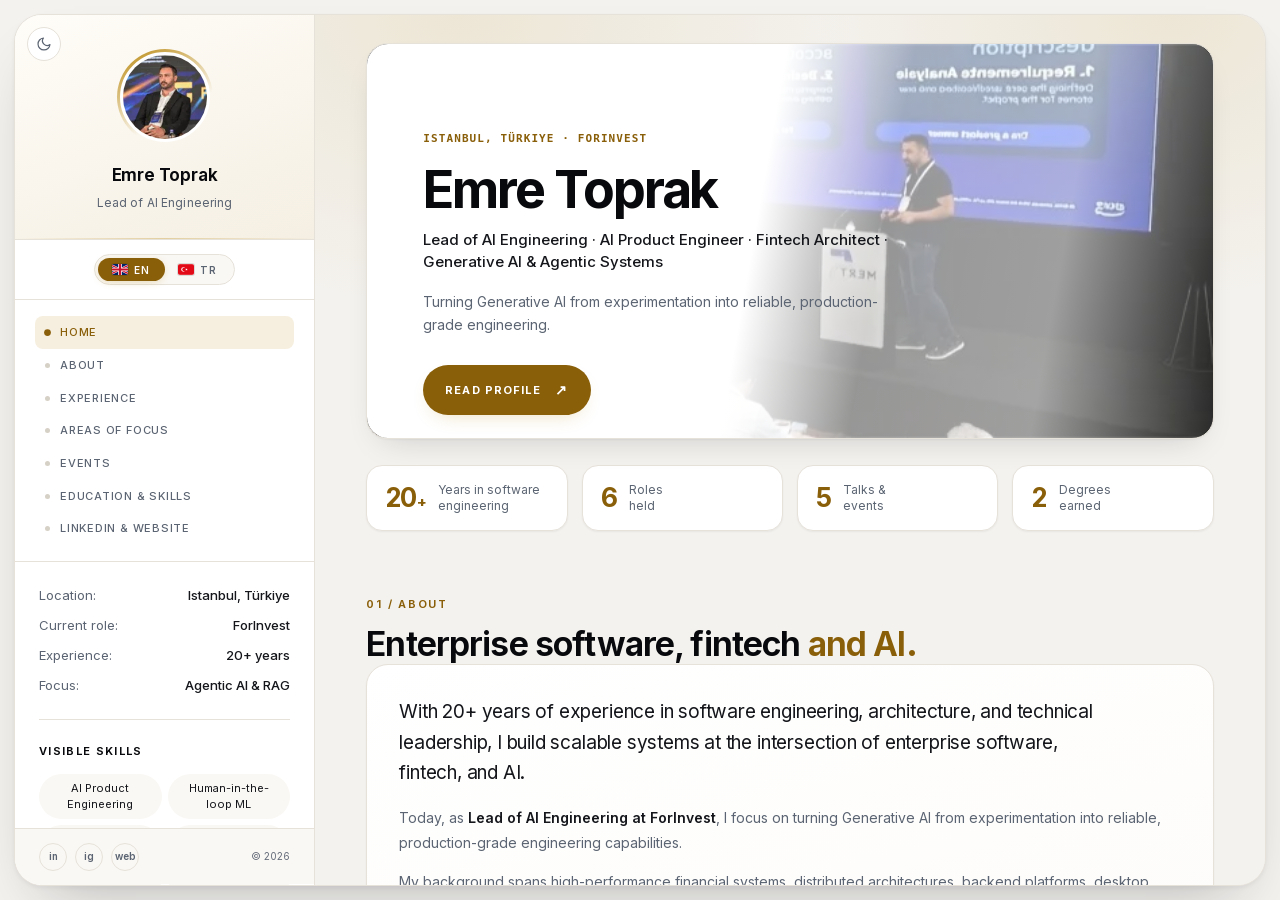
==== commit 03b71766: "docs: Update professional title from Head to Lead of AI Engineering - Update page title to reflect "" ====
--- a/index.html
+++ b/index.html
@@ -3,16 +3,16 @@
 <head>
   <meta charset="utf-8">
   <meta http-equiv="Content-Security-Policy" content="default-src 'self'; base-uri 'self'; object-src 'none'; form-action 'self'; script-src 'self' 'sha256-DTdchRSWxhFWwwBTThpYy3DB7jRAck66799xC0Z6egg='; style-src 'self'; font-src 'self'; img-src 'self'; connect-src 'self'; manifest-src 'self'; upgrade-insecure-requests">
-  <title>Emre Toprak | Head of AI Engineering | Fintech Architect</title>
+  <title>Emre Toprak | Lead of AI Engineering · AI Product Engineer | Fintech Architect</title>
   <meta name="viewport" content="width=device-width, initial-scale=1">
   <meta name="theme-color" content="#f4f2ee" media="(prefers-color-scheme: light)">
   <meta name="theme-color" content="#0a0c11" media="(prefers-color-scheme: dark)">
-  <meta name="description" content="Emre Toprak — Head of AI Engineering and AI Product Engineer at ForInvest and fintech architect specializing in Generative AI, agentic systems, RAG, MCP and scalable distributed systems.">
+  <meta name="description" content="Emre Toprak — Lead of AI Engineering and AI Product Engineer at ForInvest and fintech architect specializing in Generative AI, agentic systems, RAG, MCP and scalable distributed systems.">
   <meta name="author" content="Emre Toprak"><meta name="robots" content="index, follow, max-image-preview:large, max-snippet:-1, max-video-preview:-1"><meta name="googlebot" content="index, follow"><meta name="referrer" content="strict-origin-when-cross-origin">
   <link rel="canonical" href="https://emretoprak.com/"><link rel="alternate" hreflang="en" href="https://emretoprak.com/"><link rel="alternate" hreflang="tr" href="https://emretoprak.com/tr/"><link rel="alternate" hreflang="x-default" href="https://emretoprak.com/"><link rel="icon" href="/favicon.ico" sizes="any"><link rel="icon" type="image/png" sizes="32x32" href="/favicon-32x32.png"><link rel="icon" type="image/png" sizes="16x16" href="/favicon-16x16.png"><link rel="apple-touch-icon" sizes="180x180" href="/apple-touch-icon.png"><link rel="manifest" href="/site.webmanifest"><link rel="preload" as="image" href="/docs/cover.webp" type="image/webp" fetchpriority="high"><link rel="preload" as="font" type="font/woff2" href="/fonts/inter-latin.woff2" crossorigin>
-  <meta property="og:locale" content="en_US" data-meta-locale><meta property="og:locale:alternate" content="tr_TR"><meta property="og:type" content="profile"><meta property="profile:first_name" content="Emre"><meta property="profile:last_name" content="Toprak"><meta property="profile:username" content="etoprak"><meta property="og:url" content="https://emretoprak.com/"><meta property="og:title" content="Emre Toprak | Head of AI Engineering | Fintech Architect"><meta property="og:description" content="Head of AI Engineering at ForInvest specializing in Generative AI, agentic systems, RAG, MCP and scalable distributed systems."><meta property="og:image" content="https://emretoprak.com/docs/cover.jpeg"><meta property="og:image:alt" content="Emre Toprak professional profile"><meta property="og:image:type" content="image/jpeg"><meta property="og:image:width" content="1280"><meta property="og:image:height" content="720">
-  <meta name="twitter:card" content="summary_large_image"><meta name="twitter:title" content="Emre Toprak | Head of AI Engineering | Fintech Architect"><meta name="twitter:description" content="Head of AI Engineering at ForInvest specializing in Generative AI, agentic systems, RAG, MCP and scalable distributed systems."><meta name="twitter:image" content="https://emretoprak.com/docs/cover.jpeg"><meta name="twitter:image:alt" content="Emre Toprak professional profile"><meta name="twitter:url" content="https://emretoprak.com/">
-  <script type="application/ld+json" id="structured-data">{"@context":"https://schema.org","@graph":[{"@type":"ProfilePage","@id":"https://emretoprak.com/#profile","url":"https://emretoprak.com/","name":"Emre Toprak | Head of AI Engineering | Fintech Architect","isPartOf":{"@id":"https://emretoprak.com/#website"},"about":{"@id":"https://emretoprak.com/#person"},"mainEntity":{"@id":"https://emretoprak.com/#person"},"inLanguage":"en"},{"@type":"AboutPage","@id":"https://emretoprak.com/#about","url":"https://emretoprak.com/","name":"About Emre Toprak","isPartOf":{"@id":"https://emretoprak.com/#website"},"mainEntity":{"@id":"https://emretoprak.com/#person"},"inLanguage":"en"},{"@type":"WebSite","@id":"https://emretoprak.com/#website","url":"https://emretoprak.com/","name":"Emre Toprak","description":"Personal website of Emre Toprak.","publisher":{"@id":"https://emretoprak.com/#person"},"inLanguage":"en"},{"@type":"Organization","@id":"https://emretoprak.com/#forinvest","name":"ForInvest","legalName":"ForInvest Yazılım ve Teknoloji Hizmetleri A.Ş.","url":"https://www.forinvest.com","logo":{"@type":"ImageObject","url":"https://www.forinvest.com/assets/forinvest/i/btc/logo.svg"},"description":"Financial data and technology company serving real-time market data, charts, screeners and AI-driven financial tooling.","address":{"@type":"PostalAddress","addressLocality":"Istanbul","addressCountry":"TR"},"sameAs":["https://www.forinvest.com","https://mcp.forinvest.com"]},{"@type":"Person","@id":"https://emretoprak.com/#person","name":"Emre Toprak","url":"https://emretoprak.com/","image":"https://emretoprak.com/docs/avatar.png","jobTitle":"Head of AI Engineering","description":"Head of AI Engineering and AI Product Engineer, Fintech Architect, Generative AI and Agentic Systems specialist in Istanbul, Türkiye.","worksFor":{"@id":"https://emretoprak.com/#forinvest"},"address":{"@type":"PostalAddress","addressLocality":"Istanbul","addressCountry":"TR"},"alumniOf":[{"@type":"CollegeOrUniversity","name":"Istanbul University"},{"@type":"CollegeOrUniversity","name":"Sakarya University"}],"knowsAbout":["AI Product Engineering","Human-in-the-loop Machine Learning","Agent orchestration","AI observability","LangChain","Large Language Models (LLM)","LangGraph","Langflow","RAG","MCP","Java","TypeScript","JavaScript","Node.js","React","Vue","Python","Deep Learning",".NET Framework","PHP","HTML","Software Architecture","NHibernate","Machine Learning","Financial AI","Full-Stack Development","TensorFlow","Algorithmic Trading"],"hasCredential":[{"@type":"EducationalOccupationalCredential","credentialCategory":"degree","educationalLevel":"Bachelor's Degree","name":"Management Information Systems","recognizedBy":{"@type":"CollegeOrUniversity","name":"Istanbul University"}},{"@type":"EducationalOccupationalCredential","credentialCategory":"degree","educationalLevel":"Master's Degree","name":"Computer / Informatics Engineering","recognizedBy":{"@type":"CollegeOrUniversity","name":"Sakarya University"}}],"sameAs":["https://www.linkedin.com/in/etoprak/","https://github.com/emretoprak","https://www.instagram.com/emretoprak/"]},{"@type":"ItemList","@id":"https://emretoprak.com/#focus-areas","name":"Emre Toprak's areas of focus","itemListElement":[{"@type":"ListItem","position":1,"name":"AI Engineering and Agentic AI Systems"},{"@type":"ListItem","position":2,"name":"Domain-Specific LLMs and Financial AI"},{"@type":"ListItem","position":3,"name":"Generative AI, RAG and MCP"},{"@type":"ListItem","position":4,"name":"AI-Native Software Engineering"}]}]}</script>
+  <meta property="og:locale" content="en_US" data-meta-locale><meta property="og:locale:alternate" content="tr_TR"><meta property="og:type" content="profile"><meta property="profile:first_name" content="Emre"><meta property="profile:last_name" content="Toprak"><meta property="profile:username" content="etoprak"><meta property="og:url" content="https://emretoprak.com/"><meta property="og:title" content="Emre Toprak | Lead of AI Engineering · AI Product Engineer | Fintech Architect"><meta property="og:description" content="Lead of AI Engineering and AI Product Engineer at ForInvest specializing in Generative AI, agentic systems, RAG, MCP and scalable distributed systems."><meta property="og:image" content="https://emretoprak.com/docs/cover.jpeg"><meta property="og:image:alt" content="Emre Toprak professional profile"><meta property="og:image:type" content="image/jpeg"><meta property="og:image:width" content="1280"><meta property="og:image:height" content="720">
+  <meta name="twitter:card" content="summary_large_image"><meta name="twitter:title" content="Emre Toprak | Lead of AI Engineering · AI Product Engineer | Fintech Architect"><meta name="twitter:description" content="Lead of AI Engineering and AI Product Engineer at ForInvest specializing in Generative AI, agentic systems, RAG, MCP and scalable distributed systems."><meta name="twitter:image" content="https://emretoprak.com/docs/cover.jpeg"><meta name="twitter:image:alt" content="Emre Toprak professional profile"><meta name="twitter:url" content="https://emretoprak.com/">
+  <script type="application/ld+json" id="structured-data">{"@context":"https://schema.org","@graph":[{"@type":"ProfilePage","@id":"https://emretoprak.com/#profile","url":"https://emretoprak.com/","name":"Emre Toprak | Lead of AI Engineering · AI Product Engineer | Fintech Architect","isPartOf":{"@id":"https://emretoprak.com/#website"},"about":{"@id":"https://emretoprak.com/#person"},"mainEntity":{"@id":"https://emretoprak.com/#person"},"inLanguage":"en"},{"@type":"AboutPage","@id":"https://emretoprak.com/#about","url":"https://emretoprak.com/","name":"About Emre Toprak","isPartOf":{"@id":"https://emretoprak.com/#website"},"mainEntity":{"@id":"https://emretoprak.com/#person"},"inLanguage":"en"},{"@type":"WebSite","@id":"https://emretoprak.com/#website","url":"https://emretoprak.com/","name":"Emre Toprak","description":"Personal website of Emre Toprak.","publisher":{"@id":"https://emretoprak.com/#person"},"inLanguage":"en"},{"@type":"Organization","@id":"https://emretoprak.com/#forinvest","name":"ForInvest","legalName":"ForInvest Yazılım ve Teknoloji Hizmetleri A.Ş.","url":"https://www.forinvest.com","logo":{"@type":"ImageObject","url":"https://www.forinvest.com/assets/forinvest/i/btc/logo.svg"},"description":"Financial data and technology company serving real-time market data, charts, screeners and AI-driven financial tooling.","address":{"@type":"PostalAddress","addressLocality":"Istanbul","addressCountry":"TR"},"sameAs":["https://www.forinvest.com","https://mcp.forinvest.com"]},{"@type":"Person","@id":"https://emretoprak.com/#person","name":"Emre Toprak","url":"https://emretoprak.com/","image":"https://emretoprak.com/docs/avatar.png","jobTitle":"Lead of AI Engineering","description":"Lead of AI Engineering and AI Product Engineer, Fintech Architect, Generative AI and Agentic Systems specialist in Istanbul, Türkiye.","worksFor":{"@id":"https://emretoprak.com/#forinvest"},"address":{"@type":"PostalAddress","addressLocality":"Istanbul","addressCountry":"TR"},"alumniOf":[{"@type":"CollegeOrUniversity","name":"Istanbul University"},{"@type":"CollegeOrUniversity","name":"Sakarya University"}],"knowsAbout":["AI Product Engineering","Human-in-the-loop Machine Learning","Agent orchestration","AI observability","LangChain","Large Language Models (LLM)","LangGraph","Langflow","RAG","MCP","Java","TypeScript","JavaScript","Node.js","React","Vue","Python","Deep Learning",".NET Framework","PHP","HTML","Software Architecture","NHibernate","Machine Learning","Financial AI","Full-Stack Development","TensorFlow","Algorithmic Trading"],"hasCredential":[{"@type":"EducationalOccupationalCredential","credentialCategory":"degree","educationalLevel":"Bachelor's Degree","name":"Management Information Systems","recognizedBy":{"@type":"CollegeOrUniversity","name":"Istanbul University"}},{"@type":"EducationalOccupationalCredential","credentialCategory":"degree","educationalLevel":"Master's Degree","name":"Computer / Informatics Engineering","recognizedBy":{"@type":"CollegeOrUniversity","name":"Sakarya University"}}],"sameAs":["https://www.linkedin.com/in/etoprak/","https://github.com/emretoprak","https://www.instagram.com/emretoprak/"]},{"@type":"ItemList","@id":"https://emretoprak.com/#focus-areas","name":"Emre Toprak's areas of focus","itemListElement":[{"@type":"ListItem","position":1,"name":"AI Engineering and Agentic AI Systems"},{"@type":"ListItem","position":2,"name":"Domain-Specific LLMs and Financial AI"},{"@type":"ListItem","position":3,"name":"Generative AI, RAG and MCP"},{"@type":"ListItem","position":4,"name":"AI-Native Software Engineering"}]}]}</script>
   <link rel="stylesheet" href="/style.min.css?v=4">
   <script>
     (function () {
@@ -29,13 +29,13 @@
   </script>
 </head>
 <body><a class="skip-link" href="#scrollbar">Skip to content</a><div class="art-app"><div class="art-app-wrapper"><div class="art-app-container">
-  <aside class="art-info-bar" id="info-bar" aria-label="Profile information"><div class="art-info-bar-frame"><div class="art-header"><button class="art-close" data-close="info" aria-label="Close profile panel">×</button><button class="art-theme-toggle" type="button" data-theme-toggle aria-label="Switch to dark theme" aria-pressed="false"><svg class="art-theme-icon art-theme-moon" viewBox="0 0 24 24" fill="none" stroke="currentColor" stroke-width="1.8" stroke-linecap="round" stroke-linejoin="round" aria-hidden="true" focusable="false"><path d="M21 12.8A9 9 0 1 1 11.2 3a7 7 0 0 0 9.8 9.8z"/></svg><svg class="art-theme-icon art-theme-sun" viewBox="0 0 24 24" fill="none" stroke="currentColor" stroke-width="1.8" stroke-linecap="round" stroke-linejoin="round" aria-hidden="true" focusable="false"><circle cx="12" cy="12" r="4.2"/><path d="M12 2.4v2.2M12 19.4v2.2M2.4 12h2.2M19.4 12h2.2M5.2 5.2l1.6 1.6M17.2 17.2l1.6 1.6M18.8 5.2l-1.6 1.6M6.8 17.2l-1.6 1.6"/></svg></button><div class="art-avatar-wrap"><picture><source type="image/webp" srcset="/docs/avatar-112.webp 112w, /docs/avatar-200.webp 200w, /docs/avatar.webp 400w" sizes="96px"><img src="/docs/avatar.png" alt="Portrait of Emre Toprak" width="400" height="400" decoding="async"></picture></div><h2>Emre Toprak</h2><p>Head of AI Engineering</p></div><div class="art-language-switcher"><div class="art-lang-toggle" role="group" aria-label="Language" data-active="en"><span class="art-lang-thumb" aria-hidden="true"></span><a class="art-lang-opt is-active" data-language="en" href="/" aria-label="English (EN)" aria-current="page"><svg class="art-lang-flag" viewBox="0 0 60 30" preserveAspectRatio="xMidYMid slice" aria-hidden="true" focusable="false"><rect width="60" height="30" fill="#012169"/><path d="M0 0l60 30M60 0L0 30" stroke="#fff" stroke-width="6"/><path d="M0 0l60 30M60 0L0 30" stroke="#C8102E" stroke-width="4"/><path d="M30 0v30M0 15h60" stroke="#fff" stroke-width="10"/><path d="M30 0v30M0 15h60" stroke="#C8102E" stroke-width="6"/></svg><span class="art-lang-label">EN</span></a><a class="art-lang-opt" data-language="tr" href="/tr/" aria-label="Türkçe (TR)"><svg class="art-lang-flag" viewBox="0 0 30 20" aria-hidden="true" focusable="false"><rect width="30" height="20" fill="#E30A17"/><circle cx="10" cy="10" r="4" fill="#fff"/><circle cx="11.2" cy="10" r="3.2" fill="#E30A17"/><path fill="#fff" d="M16 7.8l0.52 1.49 1.57 0.03-1.25 0.95 0.45 1.51L16 10.88l-1.29 0.9 0.46-1.51-1.26-0.95 1.58-0.03z"/></svg><span class="art-lang-label">TR</span></a></div></div><nav class="art-left-nav" aria-label="Main navigation"><a class="active" href="#home">Home</a><a href="#about">About</a><a href="#experience">Experience</a><a href="#focus">Areas of focus</a><a href="#events">Events</a><a href="#education">Education & skills</a><a href="#contact">LinkedIn & website</a></nav><div class="art-scroll-frame" id="scrollbar2"><div class="art-profile-data"><div><span>Location:</span><strong>Istanbul, Türkiye</strong></div><div><span>Current role:</span><strong>ForInvest</strong></div><div><span>Experience:</span><strong>20+ years</strong></div><div><span>Focus:</span><strong>Agentic AI &amp; RAG</strong></div></div><div class="art-divider"></div><h3 class="art-side-title">Visible skills</h3><div class="art-skill-groups compact"><span>AI Product Engineering</span><span>Human-in-the-loop ML</span><span>Agent orchestration</span><span>AI observability</span><span>LangChain</span><span>LLMs</span><span>LangGraph</span><span>Langflow</span><span>RAG</span><span>MCP</span><span>Java</span><span>TypeScript</span><span>Node.js</span><span>React</span><span>Vue</span><span>Python</span><span>Deep Learning</span><span>TensorFlow</span><span>.NET Framework</span><span>Software Architecture</span><span>Financial AI</span></div><div class="art-divider"></div><h3 class="art-side-title">Languages</h3><ul class="art-knowledge"><li>English — Professional working proficiency</li><li>Turkish — Native or bilingual proficiency</li></ul><a class="art-download" href="https://www.linkedin.com/in/etoprak/" target="_blank" rel="noopener">View LinkedIn profile <span>↗</span></a></div><div class="art-social"><a href="https://www.linkedin.com/in/etoprak/" target="_blank" rel="noopener" aria-label="LinkedIn">in</a><a href="https://www.instagram.com/emretoprak/" target="_blank" rel="noopener" aria-label="Instagram">ig</a><a href="https://emretoprak.com" aria-label="Personal website">web</a><span>© <span id="year"></span></span></div></div></aside>
+  <aside class="art-info-bar" id="info-bar" aria-label="Profile information"><div class="art-info-bar-frame"><div class="art-header"><button class="art-close" data-close="info" aria-label="Close profile panel">×</button><button class="art-theme-toggle" type="button" data-theme-toggle aria-label="Switch to dark theme" aria-pressed="false"><svg class="art-theme-icon art-theme-moon" viewBox="0 0 24 24" fill="none" stroke="currentColor" stroke-width="1.8" stroke-linecap="round" stroke-linejoin="round" aria-hidden="true" focusable="false"><path d="M21 12.8A9 9 0 1 1 11.2 3a7 7 0 0 0 9.8 9.8z"/></svg><svg class="art-theme-icon art-theme-sun" viewBox="0 0 24 24" fill="none" stroke="currentColor" stroke-width="1.8" stroke-linecap="round" stroke-linejoin="round" aria-hidden="true" focusable="false"><circle cx="12" cy="12" r="4.2"/><path d="M12 2.4v2.2M12 19.4v2.2M2.4 12h2.2M19.4 12h2.2M5.2 5.2l1.6 1.6M17.2 17.2l1.6 1.6M18.8 5.2l-1.6 1.6M6.8 17.2l-1.6 1.6"/></svg></button><div class="art-avatar-wrap"><picture><source type="image/webp" srcset="/docs/avatar-112.webp 112w, /docs/avatar-200.webp 200w, /docs/avatar.webp 400w" sizes="96px"><img src="/docs/avatar.png" alt="Portrait of Emre Toprak" width="400" height="400" decoding="async"></picture></div><h2>Emre Toprak</h2><p>Lead of AI Engineering</p></div><div class="art-language-switcher"><div class="art-lang-toggle" role="group" aria-label="Language" data-active="en"><span class="art-lang-thumb" aria-hidden="true"></span><a class="art-lang-opt is-active" data-language="en" href="/" aria-label="English (EN)" aria-current="page"><svg class="art-lang-flag" viewBox="0 0 60 30" preserveAspectRatio="xMidYMid slice" aria-hidden="true" focusable="false"><rect width="60" height="30" fill="#012169"/><path d="M0 0l60 30M60 0L0 30" stroke="#fff" stroke-width="6"/><path d="M0 0l60 30M60 0L0 30" stroke="#C8102E" stroke-width="4"/><path d="M30 0v30M0 15h60" stroke="#fff" stroke-width="10"/><path d="M30 0v30M0 15h60" stroke="#C8102E" stroke-width="6"/></svg><span class="art-lang-label">EN</span></a><a class="art-lang-opt" data-language="tr" href="/tr/" aria-label="Türkçe (TR)"><svg class="art-lang-flag" viewBox="0 0 30 20" aria-hidden="true" focusable="false"><rect width="30" height="20" fill="#E30A17"/><circle cx="10" cy="10" r="4" fill="#fff"/><circle cx="11.2" cy="10" r="3.2" fill="#E30A17"/><path fill="#fff" d="M16 7.8l0.52 1.49 1.57 0.03-1.25 0.95 0.45 1.51L16 10.88l-1.29 0.9 0.46-1.51-1.26-0.95 1.58-0.03z"/></svg><span class="art-lang-label">TR</span></a></div></div><nav class="art-left-nav" aria-label="Main navigation"><a class="active" href="#home">Home</a><a href="#about">About</a><a href="#experience">Experience</a><a href="#focus">Areas of focus</a><a href="#events">Events</a><a href="#education">Education & skills</a><a href="#contact">LinkedIn & website</a></nav><div class="art-scroll-frame" id="scrollbar2"><div class="art-profile-data"><div><span>Location:</span><strong>Istanbul, Türkiye</strong></div><div><span>Current role:</span><strong>ForInvest</strong></div><div><span>Experience:</span><strong>20+ years</strong></div><div><span>Focus:</span><strong>Agentic AI &amp; RAG</strong></div></div><div class="art-divider"></div><h3 class="art-side-title">Visible skills</h3><div class="art-skill-groups compact"><span>AI Product Engineering</span><span>Human-in-the-loop ML</span><span>Agent orchestration</span><span>AI observability</span><span>LangChain</span><span>LLMs</span><span>LangGraph</span><span>Langflow</span><span>RAG</span><span>MCP</span><span>Java</span><span>TypeScript</span><span>Node.js</span><span>React</span><span>Vue</span><span>Python</span><span>Deep Learning</span><span>TensorFlow</span><span>.NET Framework</span><span>Software Architecture</span><span>Financial AI</span></div><div class="art-divider"></div><h3 class="art-side-title">Languages</h3><ul class="art-knowledge"><li>English — Professional working proficiency</li><li>Turkish — Native or bilingual proficiency</li></ul><a class="art-download" href="https://www.linkedin.com/in/etoprak/" target="_blank" rel="noopener">View LinkedIn profile <span>↗</span></a></div><div class="art-social"><a href="https://www.linkedin.com/in/etoprak/" target="_blank" rel="noopener" aria-label="LinkedIn">in</a><a href="https://www.instagram.com/emretoprak/" target="_blank" rel="noopener" aria-label="Instagram">ig</a><a href="https://emretoprak.com" aria-label="Personal website">web</a><span>© <span id="year"></span></span></div></div></aside>
 
-  <main class="art-content" id="scrollbar" aria-label="Main content"><div class="art-curtain" data-close="all"></div><div class="art-top-bg"></div><div class="art-content-frame"><section class="art-section art-banner" id="home" aria-labelledby="home-heading"><div class="art-banner-overlay"></div><div class="art-banner-content"><p class="art-code">Istanbul, Türkiye · ForInvest</p><h1 id="home-heading">Emre Toprak</h1><p class="art-banner-subtitle">Head of AI Engineering · AI Product Engineer · Fintech Architect · Generative AI &amp; Agentic Systems</p><p class="art-banner-text">Turning Generative AI from experimentation into reliable, production-grade engineering.</p><a href="#about" class="art-btn">Read profile <span>↗</span></a></div><picture><source type="image/webp" srcset="/docs/avatar-112.webp 112w, /docs/avatar-200.webp 200w" sizes="56px"><img class="art-banner-avatar" src="/docs/avatar.png" alt="Portrait of Emre Toprak" width="400" height="400" decoding="async"></picture></section><section class="art-counters" aria-label="Profile summary"><div><strong>20<span>+</span></strong><p>Years in software<br>engineering</p></div><div><strong>6</strong><p>Roles<br>held</p></div><div><strong>5</strong><p>Talks &amp;<br>events</p></div><div><strong>2</strong><p>Degrees<br>earned</p></div></section>
+  <main class="art-content" id="scrollbar" aria-label="Main content"><div class="art-curtain" data-close="all"></div><div class="art-top-bg"></div><div class="art-content-frame"><section class="art-section art-banner" id="home" aria-labelledby="home-heading"><div class="art-banner-overlay"></div><div class="art-banner-content"><p class="art-code">Istanbul, Türkiye · ForInvest</p><h1 id="home-heading">Emre Toprak</h1><p class="art-banner-subtitle">Lead of AI Engineering · AI Product Engineer · Fintech Architect · Generative AI &amp; Agentic Systems</p><p class="art-banner-text">Turning Generative AI from experimentation into reliable, production-grade engineering.</p><a href="#about" class="art-btn">Read profile <span>↗</span></a></div><picture><source type="image/webp" srcset="/docs/avatar-112.webp 112w, /docs/avatar-200.webp 200w" sizes="56px"><img class="art-banner-avatar" src="/docs/avatar.png" alt="Portrait of Emre Toprak" width="400" height="400" decoding="async"></picture></section><section class="art-counters" aria-label="Profile summary"><div><strong>20<span>+</span></strong><p>Years in software<br>engineering</p></div><div><strong>6</strong><p>Roles<br>held</p></div><div><strong>5</strong><p>Talks &amp;<br>events</p></div><div><strong>2</strong><p>Degrees<br>earned</p></div></section>
 
-  <section class="art-section" id="about" aria-labelledby="about-heading"><div class="art-heading"><p>01 / About</p><h2 id="about-heading">Enterprise software, fintech <span>and AI.</span></h2><div class="art-card art-about"><p class="art-lead">With 20+ years of experience in software engineering, architecture, and technical leadership, I build scalable systems at the intersection of enterprise software, fintech, and AI.</p><p>Today, as <b>Head of AI Engineering at ForInvest</b>, I focus on turning Generative AI from experimentation into reliable, production-grade engineering capabilities.</p><p>My background spans high-performance financial systems, distributed architectures, backend platforms, desktop, mobile, and web engineering. This breadth allows me to approach AI not simply as an application layer, but as part of the broader software engineering lifecycle — from architecture and development to testing, security, deployment, and operations.</p><p>My current focus is AI-native software engineering: designing agentic systems, RAG architectures, Model Context Protocol (MCP) integrations, and AI-powered developer tools that improve engineering productivity and R&amp;D efficiency.</p><p>I also work on domain-specific LLM development, including fine-tuning models for financial use cases. I focus on adapting foundation models to financial terminology, workflows, and domain knowledge while evaluating model accuracy, reliability, and production readiness.</p><p>I am particularly interested in building AI agents that become reliable participants in the software development lifecycle — understanding requirements, analyzing codebases, generating and validating changes, improving test coverage, and supporting engineering teams.</p><p>Operating with an <b>AI Product Engineer</b> mindset, I bridge product discovery, business analysis, UX/system design, implementation and quality assurance — wearing multiple hats to take AI initiatives dynamically from initial concept to production.</p><p>As a technical leader, I enjoy simplifying complex engineering environments, connecting multidisciplinary teams, and establishing pragmatic standards that enable teams to move faster without compromising reliability, security, or scalability.</p></div></section>
+  <section class="art-section" id="about" aria-labelledby="about-heading"><div class="art-heading"><p>01 / About</p><h2 id="about-heading">Enterprise software, fintech <span>and AI.</span></h2><div class="art-card art-about"><p class="art-lead">With 20+ years of experience in software engineering, architecture, and technical leadership, I build scalable systems at the intersection of enterprise software, fintech, and AI.</p><p>Today, as <b>Lead of AI Engineering at ForInvest</b>, I focus on turning Generative AI from experimentation into reliable, production-grade engineering capabilities.</p><p>My background spans high-performance financial systems, distributed architectures, backend platforms, desktop, mobile, and web engineering. This breadth allows me to approach AI not simply as an application layer, but as part of the broader software engineering lifecycle — from architecture and development to testing, security, deployment, and operations.</p><p>My current focus is AI-native software engineering: designing agentic systems, RAG architectures, Model Context Protocol (MCP) integrations, and AI-powered developer tools that improve engineering productivity and R&amp;D efficiency.</p><p>I also work on domain-specific LLM development, including fine-tuning models for financial use cases. I focus on adapting foundation models to financial terminology, workflows, and domain knowledge while evaluating model accuracy, reliability, and production readiness.</p><p>I am particularly interested in building AI agents that become reliable participants in the software development lifecycle — understanding requirements, analyzing codebases, generating and validating changes, improving test coverage, and supporting engineering teams.</p><p>Operating with an <b>AI Product Engineer</b> mindset, I bridge product discovery, business analysis, UX/system design, implementation and quality assurance — wearing multiple hats to take AI initiatives dynamically from initial concept to production.</p><p>As a technical leader, I enjoy simplifying complex engineering environments, connecting multidisciplinary teams, and establishing pragmatic standards that enable teams to move faster without compromising reliability, security, or scalability.</p></div></section>
 
-  <section class="art-section" id="experience" aria-labelledby="experience-heading"><div class="art-heading"><p>02 / Experience</p><h2 id="experience-heading">Professional <span>experience.</span></h2></div><div class="art-timeline"><div class="art-company-group"><div class="art-company-heading">ForInvest</div><p class="art-company-meta">Full-time · 4 yrs · Remote</p><article class="forinvest-role"><time datetime="2025-08">Aug 2025 — Present · 1 yr 4 mos</time><div class="art-timeline-dot"></div><div><p class="art-company">ForInvest <small>Full-time · Remote</small></p><h3>Head of AI Engineering</h3><ul class="art-detail-list"><li class="art-bullet-formind">Architected and deployed <a href="https://formind.forinvest.com" target="_blank" rel="noopener">ForMind</a> and <a href="https://mcp.forinvest.com" target="_blank" rel="noopener">ForInvest MCP</a>, driving cutting-edge financial AI ecosystems and model-context protocol structures.</li><li>Drove end-to-end AI Product Engineering across the full delivery lifecycle — product discovery, business analysis, UX/UI prototyping, full-stack implementation and QA — rapidly taking initiatives from concept to production.</li><li>Built and maintained the enterprise AgentCore infrastructure, seamlessly orchestrating multi-LLM workflows across Claude, OpenAI and Google models.</li><li>Developed a production-grade AI Developer agent integrated with GitLab that autonomously reads codebases, resolves issues, updates tracking systems and opens Merge Requests (MRs).</li><li>Designed and implemented advanced RAG (Retrieval-Augmented Generation) architectures, specialized financial LLM fine-tuning pipelines and semantic graphs.</li><li>Engineered AI-driven CI/CD quality gates for automated code analysis, vulnerability scanning, security compliance and synthetic test generation.</li><li>Mastered the Generative AI stack, delivering complex autonomous agents and conversational graphs utilizing LangChain, LangGraph and Langflow.</li></ul><p class="art-role-skills"><b>LangChain, Large Language Models (LLM)</b> and +15 skills</p></div></article><article class="forinvest-role"><time datetime="2022-12/2025-08">Dec 2022 — Aug 2025 · 2 yrs 9 mos</time><div class="art-timeline-dot"></div><div><p class="art-company">ForInvest <small>Full-time · Istanbul, Türkiye · Hybrid</small></p><h3>Senior Software Developer Team Lead</h3><ul class="art-detail-list"><li>Led cross-functional engineering teams delivering highly available, mission-critical fintech systems using Node.js, Java and modern frontend frameworks.</li><li>Spearheaded enterprise system design and high-level architectural decisions, ensuring maximum system resilience, fault tolerance and loose coupling.</li><li>Handled billions of monthly requests by engineering a robust widget-serving asset infrastructure backed by CloudFlare caching and edge computing.</li><li>Built secure, PCI-compliant global payment gateway integrations and high-throughput transaction processing systems.</li><li>Delivered high-performance financial dashboards and live stock-exchange tracking clients using React, React Native and Vue.</li><li>Directed deep-learning and big-data initiatives to turn unstructured financial market data into actionable analytical assets.</li></ul><p class="art-role-skills"><b>Full-Stack Development, TypeScript</b> and +8 skills</p></div></article></div><article><time datetime="2014-10/2022-12">Oct 2014 — Dec 2022 · 8 yrs 3 mos</time><div class="art-timeline-dot"></div><div><p class="art-company">Foreks <small>Full-time · Istanbul, Türkiye · Hybrid</small></p><h3>Software Team Lead</h3><ul class="art-detail-list"><li>Engineered a comprehensive, end-to-end Financial Data Terminal incorporating live streaming stock data, real-time technical analysis modules and advanced financial metrics.</li><li>Spearheaded a major cloud-native migration, shifting monolithic legacy applications into an optimized Java and Node.js backend microservices architecture.</li><li>Achieved massive infrastructure cost reductions and resource optimization by consolidating complex multi-server setups into highly efficient single-server topologies.</li><li>Orchestrated the UI/UX rewrite of core data products, introducing responsive and fast client-side applications with React and Vue.</li><li>Built algorithmic trading systems powered by machine learning, using TensorFlow to train market prediction models and backtest trading strategies against historical data.</li></ul><p class="art-role-skills"><b>Java, TypeScript</b> and +7 skills</p></div></article><article><time datetime="2012-07/2014-02">Jul 2012 — Feb 2014 · 1 yr 8 mos</time><div class="art-timeline-dot"></div><div><p class="art-company">Innova <small>Full-time · Istanbul, Türkiye · On-site</small></p><h3>Senior Software Developer</h3><ul class="art-detail-list"><li>Developed enterprise-grade banking and corporate payment systems, specifically focusing on automated collection, reconciliation and settlement engines.</li><li>Built and scaled critical financial integrations, including E-Invoice (E-Fatura) compliance systems and cross-platform ERP sync layers.</li><li>Handled backend business logic using .NET, MVC patterns and NHibernate ORM for structured data persistence.</li></ul><p class="art-role-skills"><b>Software Architecture, .NET Framework</b> and +4 skills</p></div></article><article><time datetime="2009-08/2012-07">Aug 2009 — Jul 2012 · 3 yrs</time><div class="art-timeline-dot"></div><div><p class="art-company">IBS Software <small>Full-time · Istanbul, Türkiye · On-site</small></p><h3>Software Developer</h3><ul class="art-detail-list"><li>Developed real-time web-based financial streaming apps, embedding live stock market tickers and interactive widgets into third-party portals using JSP.</li><li>Worked extensively with .NET Framework to build robust, multi-threaded market data processing tools and desktop/web trading interfaces.</li></ul><p class="art-role-skills"><b>Java, JavaScript</b> and +2 skills</p></div></article><article><time datetime="2006-08/2009-07">Aug 2006 — Jul 2009 · 3 yrs</time><div class="art-timeline-dot"></div><div><p class="art-company">avkom <small>Full-time · Istanbul, Türkiye · On-site</small></p><h3>Web Developer</h3><ul class="art-detail-list"><li>Engineered custom web applications, dynamic content management systems and commercial web portals from scratch using PHP.</li><li>Designed and integrated business workflows within .NET CRM platforms, extending core modules to match client requirements.</li><li>Crafted tailored user interfaces (UI) and user experiences (UX) through custom front-end styling and layouts.</li></ul><p class="art-role-skills"><b>PHP, HTML</b> and +2 skills</p></div></article></div></section>
+  <section class="art-section" id="experience" aria-labelledby="experience-heading"><div class="art-heading"><p>02 / Experience</p><h2 id="experience-heading">Professional <span>experience.</span></h2></div><div class="art-timeline"><div class="art-company-group"><div class="art-company-heading">ForInvest</div><p class="art-company-meta">Full-time · 4 yrs · Remote</p><article class="forinvest-role"><time datetime="2025-08">Aug 2025 — Present · 1 yr 4 mos</time><div class="art-timeline-dot"></div><div><p class="art-company">ForInvest <small>Full-time · Remote</small></p><h3>Lead of AI Engineering</h3><ul class="art-detail-list"><li class="art-bullet-formind">Architected and deployed <a href="https://formind.forinvest.com" target="_blank" rel="noopener">ForMind</a> and <a href="https://mcp.forinvest.com" target="_blank" rel="noopener">ForInvest MCP</a>, driving cutting-edge financial AI ecosystems and model-context protocol structures.</li><li>Drove end-to-end AI Product Engineering across the full delivery lifecycle — product discovery, business analysis, UX/UI prototyping, full-stack implementation and QA — rapidly taking initiatives from concept to production.</li><li>Built and maintained the enterprise AgentCore infrastructure, seamlessly orchestrating multi-LLM workflows across Claude, OpenAI and Google models.</li><li>Developed a production-grade AI Developer agent integrated with GitLab that autonomously reads codebases, resolves issues, updates tracking systems and opens Merge Requests (MRs).</li><li>Designed and implemented advanced RAG (Retrieval-Augmented Generation) architectures, specialized financial LLM fine-tuning pipelines and semantic graphs.</li><li>Engineered AI-driven CI/CD quality gates for automated code analysis, vulnerability scanning, security compliance and synthetic test generation.</li><li>Mastered the Generative AI stack, delivering complex autonomous agents and conversational graphs utilizing LangChain, LangGraph and Langflow.</li></ul><p class="art-role-skills"><b>LangChain, Large Language Models (LLM)</b> and +15 skills</p></div></article><article class="forinvest-role"><time datetime="2022-12/2025-08">Dec 2022 — Aug 2025 · 2 yrs 9 mos</time><div class="art-timeline-dot"></div><div><p class="art-company">ForInvest <small>Full-time · Istanbul, Türkiye · Hybrid</small></p><h3>Senior Software Developer Team Lead</h3><ul class="art-detail-list"><li>Led cross-functional engineering teams delivering highly available, mission-critical fintech systems using Node.js, Java and modern frontend frameworks.</li><li>Spearheaded enterprise system design and high-level architectural decisions, ensuring maximum system resilience, fault tolerance and loose coupling.</li><li>Handled billions of monthly requests by engineering a robust widget-serving asset infrastructure backed by CloudFlare caching and edge computing.</li><li>Built secure, PCI-compliant global payment gateway integrations and high-throughput transaction processing systems.</li><li>Delivered high-performance financial dashboards and live stock-exchange tracking clients using React, React Native and Vue.</li><li>Directed deep-learning and big-data initiatives to turn unstructured financial market data into actionable analytical assets.</li></ul><p class="art-role-skills"><b>Full-Stack Development, TypeScript</b> and +8 skills</p></div></article></div><article><time datetime="2014-10/2022-12">Oct 2014 — Dec 2022 · 8 yrs 3 mos</time><div class="art-timeline-dot"></div><div><p class="art-company">Foreks <small>Full-time · Istanbul, Türkiye · Hybrid</small></p><h3>Software Team Lead</h3><ul class="art-detail-list"><li>Engineered a comprehensive, end-to-end Financial Data Terminal incorporating live streaming stock data, real-time technical analysis modules and advanced financial metrics.</li><li>Spearheaded a major cloud-native migration, shifting monolithic legacy applications into an optimized Java and Node.js backend microservices architecture.</li><li>Achieved massive infrastructure cost reductions and resource optimization by consolidating complex multi-server setups into highly efficient single-server topologies.</li><li>Orchestrated the UI/UX rewrite of core data products, introducing responsive and fast client-side applications with React and Vue.</li><li>Built algorithmic trading systems powered by machine learning, using TensorFlow to train market prediction models and backtest trading strategies against historical data.</li></ul><p class="art-role-skills"><b>Java, TypeScript</b> and +7 skills</p></div></article><article><time datetime="2012-07/2014-02">Jul 2012 — Feb 2014 · 1 yr 8 mos</time><div class="art-timeline-dot"></div><div><p class="art-company">Innova <small>Full-time · Istanbul, Türkiye · On-site</small></p><h3>Senior Software Developer</h3><ul class="art-detail-list"><li>Developed enterprise-grade banking and corporate payment systems, specifically focusing on automated collection, reconciliation and settlement engines.</li><li>Built and scaled critical financial integrations, including E-Invoice (E-Fatura) compliance systems and cross-platform ERP sync layers.</li><li>Handled backend business logic using .NET, MVC patterns and NHibernate ORM for structured data persistence.</li></ul><p class="art-role-skills"><b>Software Architecture, .NET Framework</b> and +4 skills</p></div></article><article><time datetime="2009-08/2012-07">Aug 2009 — Jul 2012 · 3 yrs</time><div class="art-timeline-dot"></div><div><p class="art-company">IBS Software <small>Full-time · Istanbul, Türkiye · On-site</small></p><h3>Software Developer</h3><ul class="art-detail-list"><li>Developed real-time web-based financial streaming apps, embedding live stock market tickers and interactive widgets into third-party portals using JSP.</li><li>Worked extensively with .NET Framework to build robust, multi-threaded market data processing tools and desktop/web trading interfaces.</li></ul><p class="art-role-skills"><b>Java, JavaScript</b> and +2 skills</p></div></article><article><time datetime="2006-08/2009-07">Aug 2006 — Jul 2009 · 3 yrs</time><div class="art-timeline-dot"></div><div><p class="art-company">avkom <small>Full-time · Istanbul, Türkiye · On-site</small></p><h3>Web Developer</h3><ul class="art-detail-list"><li>Engineered custom web applications, dynamic content management systems and commercial web portals from scratch using PHP.</li><li>Designed and integrated business workflows within .NET CRM platforms, extending core modules to match client requirements.</li><li>Crafted tailored user interfaces (UI) and user experiences (UX) through custom front-end styling and layouts.</li></ul><p class="art-role-skills"><b>PHP, HTML</b> and +2 skills</p></div></article></div></section>
 
   <section class="art-section" id="focus" aria-labelledby="focus-heading"><div class="art-heading"><p>03 / Areas of focus</p><h2 id="focus-heading">Where AI meets <span>engineering.</span></h2><div class="art-service-grid"><article class="art-card"><div class="art-icon">⌁</div><h3>AI Engineering & Agentic AI Systems</h3><p>Designing agentic systems, autonomous agents, conversational graphs and AI-powered developer tools — and taking them end-to-end as an AI Product Engineer, from discovery to production.</p><div class="art-focus-tags"><span>Autonomous agents</span><span>Agent orchestration</span><span>AI Product Engineering</span><span>Engineering leadership</span></div></article><article class="art-card"><div class="art-icon">◈</div><h3>Domain-Specific LLMs & Financial AI</h3><p>Financial terminology, workflows and domain knowledge; fine-tuning, model evaluation and production readiness.</p><div class="art-focus-tags"><span>LLM fine-tuning</span><span>Model evaluation</span><span>Financial AI</span></div></article><article class="art-card"><div class="art-icon">◌</div><h3>Generative AI, RAG & MCP</h3><p>RAG architectures, Model Context Protocol integrations, semantic graphs and production-grade Generative AI.</p><div class="art-focus-tags"><span>RAG</span><span>MCP</span><span>Semantic graphs</span></div></article><article class="art-card"><div class="art-icon">⌬</div><h3>AI-Native Software Engineering</h3><p>AI across architecture, development, testing, security, deployment and operations to improve engineering productivity and R&amp;D efficiency.</p><div class="art-focus-tags"><span>Developer productivity</span><span>SDLC automation</span><span>Quality & security</span><span>Distributed systems</span></div></article></div></section>
 
@@ -43,6 +43,6 @@
 
       <section class="art-section" id="education" aria-labelledby="education-heading"><div class="art-heading"><p>05 / Education & skills</p><h2 id="education-heading">Education and <span>skills.</span></h2><div class="art-two-col"><div class="art-card"><h3>Education</h3><div class="art-edu"><b>Istanbul University</b><span>Lisans Derecesi · Management Information Systems, General</span><p>Database Management Systems, Systems Analysis & Design, Object-Oriented Programming and Data Structures. Computer-science principles connected with business administration and project management, including algorithm design and information systems architecture.</p></div><div class="art-edu"><b>Sakarya University</b><span>Yüksek Lisans (Master) · Bilgisayar / Bilişim Mühendisliği</span><p>Deep Learning frameworks for real-time virtual market data analysis and prediction, predictive systems for stock-market simulations, financial data processing and technical analysis research.</p></div><div class="art-languages"><b>Languages</b><span>English — Professional working proficiency</span><span>Turkish — Native or bilingual proficiency</span></div></div><div class="art-card"><h3>Skills</h3><div class="art-skill-groups full"><span>AI Product Engineering</span><span>Human-in-the-loop Machine Learning</span><span>Agent orchestration</span><span>AI observability</span><span>LangChain</span><span>Large Language Models (LLM)</span><span>LangGraph</span><span>Langflow</span><span>RAG</span><span>MCP</span><span>Java</span><span>TypeScript</span><span>JavaScript</span><span>Node.js</span><span>React</span><span>Vue</span><span>Python</span><span>Deep Learning</span><span>.NET Framework</span><span>PHP</span><span>HTML</span><span>Software Architecture</span><span>NHibernate</span><span>Machine Learning</span><span>Financial AI</span><span>Full-Stack Development</span><span>TensorFlow</span><span>Algorithmic Trading</span></div></div></div></section>
 
-      <section class="art-section" id="contact" aria-labelledby="contact-heading"><div class="art-heading"><p>06 / Verified links</p><h2 id="contact-heading">Find me on <span>LinkedIn.</span></h2><div class="art-card art-links-card"><p>The LinkedIn export provides these public profile links:</p><div class="art-link-grid"><a href="https://www.linkedin.com/in/etoprak/" target="_blank" rel="noopener"><b>LinkedIn</b><span>linkedin.com/in/etoprak ↗</span></a><a href="https://www.instagram.com/emretoprak/" target="_blank" rel="noopener"><b>Instagram</b><span>instagram.com/emretoprak ↗</span></a><a href="https://emretoprak.com" rel="noopener"><b>Personal website</b><span>emretoprak.com ↗</span></a></div></div></section><footer class="art-footer"><span>© <span id="footer-year"></span> Emre Toprak</span><span>Head of AI Engineering · AI Product Engineer · Fintech Architect · Generative AI & Agentic Systems</span></footer>
+      <section class="art-section" id="contact" aria-labelledby="contact-heading"><div class="art-heading"><p>06 / Verified links</p><h2 id="contact-heading">Find me on <span>LinkedIn.</span></h2><div class="art-card art-links-card"><p>The LinkedIn export provides these public profile links:</p><div class="art-link-grid"><a href="https://www.linkedin.com/in/etoprak/" target="_blank" rel="noopener"><b>LinkedIn</b><span>linkedin.com/in/etoprak ↗</span></a><a href="https://www.instagram.com/emretoprak/" target="_blank" rel="noopener"><b>Instagram</b><span>instagram.com/emretoprak ↗</span></a><a href="https://emretoprak.com" rel="noopener"><b>Personal website</b><span>emretoprak.com ↗</span></a></div></div></section><footer class="art-footer"><span>© <span id="footer-year"></span> Emre Toprak</span><span>Lead of AI Engineering · AI Product Engineer · Fintech Architect · Generative AI & Agentic Systems</span></footer>
   </div></main>
   </div></div></div><div class="art-lightbox" data-lightbox aria-hidden="true" role="dialog" aria-modal="true" aria-label="Expanded event image"><button class="art-lightbox-close" type="button" data-lightbox-close aria-label="Close expanded image">×</button><img src="" alt="Expanded event image" data-lightbox-image><p data-lightbox-caption></p></div><div class="art-mobile-top-bar"><button class="art-mobile-info" data-info-toggle aria-label="ET — Open profile">ET</button><span>Emre Toprak</span><div class="art-lang-toggle is-mobile" role="group" aria-label="Language" data-active="en"><span class="art-lang-thumb" aria-hidden="true"></span><a class="art-lang-opt is-active" data-language="en" href="/" aria-label="English (EN)" aria-current="page"><svg class="art-lang-flag" viewBox="0 0 60 30" preserveAspectRatio="xMidYMid slice" aria-hidden="true" focusable="false"><rect width="60" height="30" fill="#012169"/><path d="M0 0l60 30M60 0L0 30" stroke="#fff" stroke-width="6"/><path d="M0 0l60 30M60 0L0 30" stroke="#C8102E" stroke-width="4"/><path d="M30 0v30M0 15h60" stroke="#fff" stroke-width="10"/><path d="M30 0v30M0 15h60" stroke="#C8102E" stroke-width="6"/></svg><span class="art-lang-label">EN</span></a><a class="art-lang-opt" data-language="tr" href="/tr/" aria-label="Türkçe (TR)"><svg class="art-lang-flag" viewBox="0 0 30 20" aria-hidden="true" focusable="false"><rect width="30" height="20" fill="#E30A17"/><circle cx="10" cy="10" r="4" fill="#fff"/><circle cx="11.2" cy="10" r="3.2" fill="#E30A17"/><path fill="#fff" d="M16 7.8l0.52 1.49 1.57 0.03-1.25 0.95 0.45 1.51L16 10.88l-1.29 0.9 0.46-1.51-1.26-0.95 1.58-0.03z"/></svg><span class="art-lang-label">TR</span></a></div><button class="art-theme-toggle art-theme-toggle--mobile" type="button" data-theme-toggle aria-label="Switch to dark theme" aria-pressed="false"><svg class="art-theme-icon art-theme-moon" viewBox="0 0 24 24" fill="none" stroke="currentColor" stroke-width="1.8" stroke-linecap="round" stroke-linejoin="round" aria-hidden="true" focusable="false"><path d="M21 12.8A9 9 0 1 1 11.2 3a7 7 0 0 0 9.8 9.8z"/></svg><svg class="art-theme-icon art-theme-sun" viewBox="0 0 24 24" fill="none" stroke="currentColor" stroke-width="1.8" stroke-linecap="round" stroke-linejoin="round" aria-hidden="true" focusable="false"><circle cx="12" cy="12" r="4.2"/><path d="M12 2.4v2.2M12 19.4v2.2M2.4 12h2.2M19.4 12h2.2M5.2 5.2l1.6 1.6M17.2 17.2l1.6 1.6M18.8 5.2l-1.6 1.6M6.8 17.2l-1.6 1.6"/></svg></button><button class="art-mobile-menu" data-menu-toggle aria-label="Open menu">☰</button></div><script src="/script.min.js?v=3" defer></script></body></html>
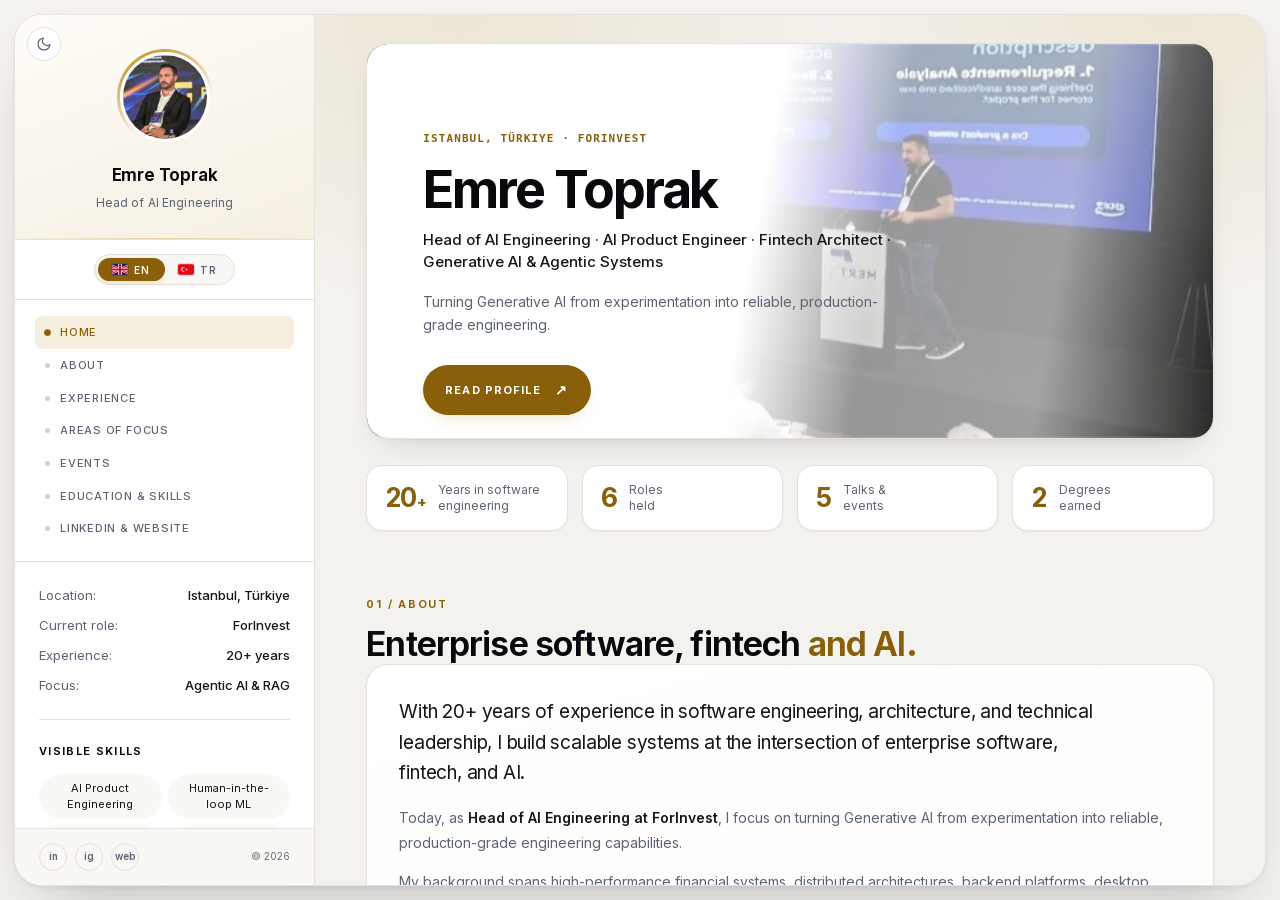
==== commit 4469f845: "docs: Revert professional title from Lead to Head of AI Engineering - Update page title to use "Head" ====
--- a/index.html
+++ b/index.html
@@ -3,16 +3,16 @@
 <head>
   <meta charset="utf-8">
   <meta http-equiv="Content-Security-Policy" content="default-src 'self'; base-uri 'self'; object-src 'none'; form-action 'self'; script-src 'self' 'sha256-DTdchRSWxhFWwwBTThpYy3DB7jRAck66799xC0Z6egg='; style-src 'self'; font-src 'self'; img-src 'self'; connect-src 'self'; manifest-src 'self'; upgrade-insecure-requests">
-  <title>Emre Toprak | Lead of AI Engineering · AI Product Engineer | Fintech Architect</title>
+  <title>Emre Toprak | Head of AI Engineering · AI Product Engineer | Fintech Architect</title>
   <meta name="viewport" content="width=device-width, initial-scale=1">
   <meta name="theme-color" content="#f4f2ee" media="(prefers-color-scheme: light)">
   <meta name="theme-color" content="#0a0c11" media="(prefers-color-scheme: dark)">
-  <meta name="description" content="Emre Toprak — Lead of AI Engineering and AI Product Engineer at ForInvest and fintech architect specializing in Generative AI, agentic systems, RAG, MCP and scalable distributed systems.">
+  <meta name="description" content="Emre Toprak — Head of AI Engineering and AI Product Engineer at ForInvest and fintech architect specializing in Generative AI, agentic systems, RAG, MCP and scalable distributed systems.">
   <meta name="author" content="Emre Toprak"><meta name="robots" content="index, follow, max-image-preview:large, max-snippet:-1, max-video-preview:-1"><meta name="googlebot" content="index, follow"><meta name="referrer" content="strict-origin-when-cross-origin">
   <link rel="canonical" href="https://emretoprak.com/"><link rel="alternate" hreflang="en" href="https://emretoprak.com/"><link rel="alternate" hreflang="tr" href="https://emretoprak.com/tr/"><link rel="alternate" hreflang="x-default" href="https://emretoprak.com/"><link rel="icon" href="/favicon.ico" sizes="any"><link rel="icon" type="image/png" sizes="32x32" href="/favicon-32x32.png"><link rel="icon" type="image/png" sizes="16x16" href="/favicon-16x16.png"><link rel="apple-touch-icon" sizes="180x180" href="/apple-touch-icon.png"><link rel="manifest" href="/site.webmanifest"><link rel="preload" as="image" href="/docs/cover.webp" type="image/webp" fetchpriority="high"><link rel="preload" as="font" type="font/woff2" href="/fonts/inter-latin.woff2" crossorigin>
-  <meta property="og:locale" content="en_US" data-meta-locale><meta property="og:locale:alternate" content="tr_TR"><meta property="og:type" content="profile"><meta property="profile:first_name" content="Emre"><meta property="profile:last_name" content="Toprak"><meta property="profile:username" content="etoprak"><meta property="og:url" content="https://emretoprak.com/"><meta property="og:title" content="Emre Toprak | Lead of AI Engineering · AI Product Engineer | Fintech Architect"><meta property="og:description" content="Lead of AI Engineering and AI Product Engineer at ForInvest specializing in Generative AI, agentic systems, RAG, MCP and scalable distributed systems."><meta property="og:image" content="https://emretoprak.com/docs/cover.jpeg"><meta property="og:image:alt" content="Emre Toprak professional profile"><meta property="og:image:type" content="image/jpeg"><meta property="og:image:width" content="1280"><meta property="og:image:height" content="720">
-  <meta name="twitter:card" content="summary_large_image"><meta name="twitter:title" content="Emre Toprak | Lead of AI Engineering · AI Product Engineer | Fintech Architect"><meta name="twitter:description" content="Lead of AI Engineering and AI Product Engineer at ForInvest specializing in Generative AI, agentic systems, RAG, MCP and scalable distributed systems."><meta name="twitter:image" content="https://emretoprak.com/docs/cover.jpeg"><meta name="twitter:image:alt" content="Emre Toprak professional profile"><meta name="twitter:url" content="https://emretoprak.com/">
-  <script type="application/ld+json" id="structured-data">{"@context":"https://schema.org","@graph":[{"@type":"ProfilePage","@id":"https://emretoprak.com/#profile","url":"https://emretoprak.com/","name":"Emre Toprak | Lead of AI Engineering · AI Product Engineer | Fintech Architect","isPartOf":{"@id":"https://emretoprak.com/#website"},"about":{"@id":"https://emretoprak.com/#person"},"mainEntity":{"@id":"https://emretoprak.com/#person"},"inLanguage":"en"},{"@type":"AboutPage","@id":"https://emretoprak.com/#about","url":"https://emretoprak.com/","name":"About Emre Toprak","isPartOf":{"@id":"https://emretoprak.com/#website"},"mainEntity":{"@id":"https://emretoprak.com/#person"},"inLanguage":"en"},{"@type":"WebSite","@id":"https://emretoprak.com/#website","url":"https://emretoprak.com/","name":"Emre Toprak","description":"Personal website of Emre Toprak.","publisher":{"@id":"https://emretoprak.com/#person"},"inLanguage":"en"},{"@type":"Organization","@id":"https://emretoprak.com/#forinvest","name":"ForInvest","legalName":"ForInvest Yazılım ve Teknoloji Hizmetleri A.Ş.","url":"https://www.forinvest.com","logo":{"@type":"ImageObject","url":"https://www.forinvest.com/assets/forinvest/i/btc/logo.svg"},"description":"Financial data and technology company serving real-time market data, charts, screeners and AI-driven financial tooling.","address":{"@type":"PostalAddress","addressLocality":"Istanbul","addressCountry":"TR"},"sameAs":["https://www.forinvest.com","https://mcp.forinvest.com"]},{"@type":"Person","@id":"https://emretoprak.com/#person","name":"Emre Toprak","url":"https://emretoprak.com/","image":"https://emretoprak.com/docs/avatar.png","jobTitle":"Lead of AI Engineering","description":"Lead of AI Engineering and AI Product Engineer, Fintech Architect, Generative AI and Agentic Systems specialist in Istanbul, Türkiye.","worksFor":{"@id":"https://emretoprak.com/#forinvest"},"address":{"@type":"PostalAddress","addressLocality":"Istanbul","addressCountry":"TR"},"alumniOf":[{"@type":"CollegeOrUniversity","name":"Istanbul University"},{"@type":"CollegeOrUniversity","name":"Sakarya University"}],"knowsAbout":["AI Product Engineering","Human-in-the-loop Machine Learning","Agent orchestration","AI observability","LangChain","Large Language Models (LLM)","LangGraph","Langflow","RAG","MCP","Java","TypeScript","JavaScript","Node.js","React","Vue","Python","Deep Learning",".NET Framework","PHP","HTML","Software Architecture","NHibernate","Machine Learning","Financial AI","Full-Stack Development","TensorFlow","Algorithmic Trading"],"hasCredential":[{"@type":"EducationalOccupationalCredential","credentialCategory":"degree","educationalLevel":"Bachelor's Degree","name":"Management Information Systems","recognizedBy":{"@type":"CollegeOrUniversity","name":"Istanbul University"}},{"@type":"EducationalOccupationalCredential","credentialCategory":"degree","educationalLevel":"Master's Degree","name":"Computer / Informatics Engineering","recognizedBy":{"@type":"CollegeOrUniversity","name":"Sakarya University"}}],"sameAs":["https://www.linkedin.com/in/etoprak/","https://github.com/emretoprak","https://www.instagram.com/emretoprak/"]},{"@type":"ItemList","@id":"https://emretoprak.com/#focus-areas","name":"Emre Toprak's areas of focus","itemListElement":[{"@type":"ListItem","position":1,"name":"AI Engineering and Agentic AI Systems"},{"@type":"ListItem","position":2,"name":"Domain-Specific LLMs and Financial AI"},{"@type":"ListItem","position":3,"name":"Generative AI, RAG and MCP"},{"@type":"ListItem","position":4,"name":"AI-Native Software Engineering"}]}]}</script>
+  <meta property="og:locale" content="en_US" data-meta-locale><meta property="og:locale:alternate" content="tr_TR"><meta property="og:type" content="profile"><meta property="profile:first_name" content="Emre"><meta property="profile:last_name" content="Toprak"><meta property="profile:username" content="etoprak"><meta property="og:url" content="https://emretoprak.com/"><meta property="og:title" content="Emre Toprak | Head of AI Engineering · AI Product Engineer | Fintech Architect"><meta property="og:description" content="Head of AI Engineering and AI Product Engineer at ForInvest specializing in Generative AI, agentic systems, RAG, MCP and scalable distributed systems."><meta property="og:image" content="https://emretoprak.com/docs/cover.jpeg"><meta property="og:image:alt" content="Emre Toprak professional profile"><meta property="og:image:type" content="image/jpeg"><meta property="og:image:width" content="1280"><meta property="og:image:height" content="720">
+  <meta name="twitter:card" content="summary_large_image"><meta name="twitter:title" content="Emre Toprak | Head of AI Engineering · AI Product Engineer | Fintech Architect"><meta name="twitter:description" content="Head of AI Engineering and AI Product Engineer at ForInvest specializing in Generative AI, agentic systems, RAG, MCP and scalable distributed systems."><meta name="twitter:image" content="https://emretoprak.com/docs/cover.jpeg"><meta name="twitter:image:alt" content="Emre Toprak professional profile"><meta name="twitter:url" content="https://emretoprak.com/">
+  <script type="application/ld+json" id="structured-data">{"@context":"https://schema.org","@graph":[{"@type":"ProfilePage","@id":"https://emretoprak.com/#profile","url":"https://emretoprak.com/","name":"Emre Toprak | Head of AI Engineering · AI Product Engineer | Fintech Architect","isPartOf":{"@id":"https://emretoprak.com/#website"},"about":{"@id":"https://emretoprak.com/#person"},"mainEntity":{"@id":"https://emretoprak.com/#person"},"inLanguage":"en"},{"@type":"AboutPage","@id":"https://emretoprak.com/#about","url":"https://emretoprak.com/","name":"About Emre Toprak","isPartOf":{"@id":"https://emretoprak.com/#website"},"mainEntity":{"@id":"https://emretoprak.com/#person"},"inLanguage":"en"},{"@type":"WebSite","@id":"https://emretoprak.com/#website","url":"https://emretoprak.com/","name":"Emre Toprak","description":"Personal website of Emre Toprak.","publisher":{"@id":"https://emretoprak.com/#person"},"inLanguage":"en"},{"@type":"Organization","@id":"https://emretoprak.com/#forinvest","name":"ForInvest","legalName":"ForInvest Yazılım ve Teknoloji Hizmetleri A.Ş.","url":"https://www.forinvest.com","logo":{"@type":"ImageObject","url":"https://www.forinvest.com/assets/forinvest/i/btc/logo.svg"},"description":"Financial data and technology company serving real-time market data, charts, screeners and AI-driven financial tooling.","address":{"@type":"PostalAddress","addressLocality":"Istanbul","addressCountry":"TR"},"sameAs":["https://www.forinvest.com","https://mcp.forinvest.com"]},{"@type":"Person","@id":"https://emretoprak.com/#person","name":"Emre Toprak","url":"https://emretoprak.com/","image":"https://emretoprak.com/docs/avatar.png","jobTitle":"Head of AI Engineering","description":"Head of AI Engineering and AI Product Engineer, Fintech Architect, Generative AI and Agentic Systems specialist in Istanbul, Türkiye.","worksFor":{"@id":"https://emretoprak.com/#forinvest"},"address":{"@type":"PostalAddress","addressLocality":"Istanbul","addressCountry":"TR"},"alumniOf":[{"@type":"CollegeOrUniversity","name":"Istanbul University"},{"@type":"CollegeOrUniversity","name":"Sakarya University"}],"knowsAbout":["AI Product Engineering","Human-in-the-loop Machine Learning","Agent orchestration","AI observability","LangChain","Large Language Models (LLM)","LangGraph","Langflow","RAG","MCP","Java","TypeScript","JavaScript","Node.js","React","Vue","Python","Deep Learning",".NET Framework","PHP","HTML","Software Architecture","NHibernate","Machine Learning","Financial AI","Full-Stack Development","TensorFlow","Algorithmic Trading"],"hasCredential":[{"@type":"EducationalOccupationalCredential","credentialCategory":"degree","educationalLevel":"Bachelor's Degree","name":"Management Information Systems","recognizedBy":{"@type":"CollegeOrUniversity","name":"Istanbul University"}},{"@type":"EducationalOccupationalCredential","credentialCategory":"degree","educationalLevel":"Master's Degree","name":"Computer / Informatics Engineering","recognizedBy":{"@type":"CollegeOrUniversity","name":"Sakarya University"}}],"sameAs":["https://www.linkedin.com/in/etoprak/","https://github.com/emretoprak","https://www.instagram.com/emretoprak/"]},{"@type":"ItemList","@id":"https://emretoprak.com/#focus-areas","name":"Emre Toprak's areas of focus","itemListElement":[{"@type":"ListItem","position":1,"name":"AI Engineering and Agentic AI Systems"},{"@type":"ListItem","position":2,"name":"Domain-Specific LLMs and Financial AI"},{"@type":"ListItem","position":3,"name":"Generative AI, RAG and MCP"},{"@type":"ListItem","position":4,"name":"AI-Native Software Engineering"}]}]}</script>
   <link rel="stylesheet" href="/style.min.css?v=4">
   <script>
     (function () {
@@ -29,13 +29,13 @@
   </script>
 </head>
 <body><a class="skip-link" href="#scrollbar">Skip to content</a><div class="art-app"><div class="art-app-wrapper"><div class="art-app-container">
-  <aside class="art-info-bar" id="info-bar" aria-label="Profile information"><div class="art-info-bar-frame"><div class="art-header"><button class="art-close" data-close="info" aria-label="Close profile panel">×</button><button class="art-theme-toggle" type="button" data-theme-toggle aria-label="Switch to dark theme" aria-pressed="false"><svg class="art-theme-icon art-theme-moon" viewBox="0 0 24 24" fill="none" stroke="currentColor" stroke-width="1.8" stroke-linecap="round" stroke-linejoin="round" aria-hidden="true" focusable="false"><path d="M21 12.8A9 9 0 1 1 11.2 3a7 7 0 0 0 9.8 9.8z"/></svg><svg class="art-theme-icon art-theme-sun" viewBox="0 0 24 24" fill="none" stroke="currentColor" stroke-width="1.8" stroke-linecap="round" stroke-linejoin="round" aria-hidden="true" focusable="false"><circle cx="12" cy="12" r="4.2"/><path d="M12 2.4v2.2M12 19.4v2.2M2.4 12h2.2M19.4 12h2.2M5.2 5.2l1.6 1.6M17.2 17.2l1.6 1.6M18.8 5.2l-1.6 1.6M6.8 17.2l-1.6 1.6"/></svg></button><div class="art-avatar-wrap"><picture><source type="image/webp" srcset="/docs/avatar-112.webp 112w, /docs/avatar-200.webp 200w, /docs/avatar.webp 400w" sizes="96px"><img src="/docs/avatar.png" alt="Portrait of Emre Toprak" width="400" height="400" decoding="async"></picture></div><h2>Emre Toprak</h2><p>Lead of AI Engineering</p></div><div class="art-language-switcher"><div class="art-lang-toggle" role="group" aria-label="Language" data-active="en"><span class="art-lang-thumb" aria-hidden="true"></span><a class="art-lang-opt is-active" data-language="en" href="/" aria-label="English (EN)" aria-current="page"><svg class="art-lang-flag" viewBox="0 0 60 30" preserveAspectRatio="xMidYMid slice" aria-hidden="true" focusable="false"><rect width="60" height="30" fill="#012169"/><path d="M0 0l60 30M60 0L0 30" stroke="#fff" stroke-width="6"/><path d="M0 0l60 30M60 0L0 30" stroke="#C8102E" stroke-width="4"/><path d="M30 0v30M0 15h60" stroke="#fff" stroke-width="10"/><path d="M30 0v30M0 15h60" stroke="#C8102E" stroke-width="6"/></svg><span class="art-lang-label">EN</span></a><a class="art-lang-opt" data-language="tr" href="/tr/" aria-label="Türkçe (TR)"><svg class="art-lang-flag" viewBox="0 0 30 20" aria-hidden="true" focusable="false"><rect width="30" height="20" fill="#E30A17"/><circle cx="10" cy="10" r="4" fill="#fff"/><circle cx="11.2" cy="10" r="3.2" fill="#E30A17"/><path fill="#fff" d="M16 7.8l0.52 1.49 1.57 0.03-1.25 0.95 0.45 1.51L16 10.88l-1.29 0.9 0.46-1.51-1.26-0.95 1.58-0.03z"/></svg><span class="art-lang-label">TR</span></a></div></div><nav class="art-left-nav" aria-label="Main navigation"><a class="active" href="#home">Home</a><a href="#about">About</a><a href="#experience">Experience</a><a href="#focus">Areas of focus</a><a href="#events">Events</a><a href="#education">Education & skills</a><a href="#contact">LinkedIn & website</a></nav><div class="art-scroll-frame" id="scrollbar2"><div class="art-profile-data"><div><span>Location:</span><strong>Istanbul, Türkiye</strong></div><div><span>Current role:</span><strong>ForInvest</strong></div><div><span>Experience:</span><strong>20+ years</strong></div><div><span>Focus:</span><strong>Agentic AI &amp; RAG</strong></div></div><div class="art-divider"></div><h3 class="art-side-title">Visible skills</h3><div class="art-skill-groups compact"><span>AI Product Engineering</span><span>Human-in-the-loop ML</span><span>Agent orchestration</span><span>AI observability</span><span>LangChain</span><span>LLMs</span><span>LangGraph</span><span>Langflow</span><span>RAG</span><span>MCP</span><span>Java</span><span>TypeScript</span><span>Node.js</span><span>React</span><span>Vue</span><span>Python</span><span>Deep Learning</span><span>TensorFlow</span><span>.NET Framework</span><span>Software Architecture</span><span>Financial AI</span></div><div class="art-divider"></div><h3 class="art-side-title">Languages</h3><ul class="art-knowledge"><li>English — Professional working proficiency</li><li>Turkish — Native or bilingual proficiency</li></ul><a class="art-download" href="https://www.linkedin.com/in/etoprak/" target="_blank" rel="noopener">View LinkedIn profile <span>↗</span></a></div><div class="art-social"><a href="https://www.linkedin.com/in/etoprak/" target="_blank" rel="noopener" aria-label="LinkedIn">in</a><a href="https://www.instagram.com/emretoprak/" target="_blank" rel="noopener" aria-label="Instagram">ig</a><a href="https://emretoprak.com" aria-label="Personal website">web</a><span>© <span id="year"></span></span></div></div></aside>
+  <aside class="art-info-bar" id="info-bar" aria-label="Profile information"><div class="art-info-bar-frame"><div class="art-header"><button class="art-close" data-close="info" aria-label="Close profile panel">×</button><button class="art-theme-toggle" type="button" data-theme-toggle aria-label="Switch to dark theme" aria-pressed="false"><svg class="art-theme-icon art-theme-moon" viewBox="0 0 24 24" fill="none" stroke="currentColor" stroke-width="1.8" stroke-linecap="round" stroke-linejoin="round" aria-hidden="true" focusable="false"><path d="M21 12.8A9 9 0 1 1 11.2 3a7 7 0 0 0 9.8 9.8z"/></svg><svg class="art-theme-icon art-theme-sun" viewBox="0 0 24 24" fill="none" stroke="currentColor" stroke-width="1.8" stroke-linecap="round" stroke-linejoin="round" aria-hidden="true" focusable="false"><circle cx="12" cy="12" r="4.2"/><path d="M12 2.4v2.2M12 19.4v2.2M2.4 12h2.2M19.4 12h2.2M5.2 5.2l1.6 1.6M17.2 17.2l1.6 1.6M18.8 5.2l-1.6 1.6M6.8 17.2l-1.6 1.6"/></svg></button><div class="art-avatar-wrap"><picture><source type="image/webp" srcset="/docs/avatar-112.webp 112w, /docs/avatar-200.webp 200w, /docs/avatar.webp 400w" sizes="96px"><img src="/docs/avatar.png" alt="Portrait of Emre Toprak" width="400" height="400" decoding="async"></picture></div><h2>Emre Toprak</h2><p>Head of AI Engineering</p></div><div class="art-language-switcher"><div class="art-lang-toggle" role="group" aria-label="Language" data-active="en"><span class="art-lang-thumb" aria-hidden="true"></span><a class="art-lang-opt is-active" data-language="en" href="/" aria-label="English (EN)" aria-current="page"><svg class="art-lang-flag" viewBox="0 0 60 30" preserveAspectRatio="xMidYMid slice" aria-hidden="true" focusable="false"><rect width="60" height="30" fill="#012169"/><path d="M0 0l60 30M60 0L0 30" stroke="#fff" stroke-width="6"/><path d="M0 0l60 30M60 0L0 30" stroke="#C8102E" stroke-width="4"/><path d="M30 0v30M0 15h60" stroke="#fff" stroke-width="10"/><path d="M30 0v30M0 15h60" stroke="#C8102E" stroke-width="6"/></svg><span class="art-lang-label">EN</span></a><a class="art-lang-opt" data-language="tr" href="/tr/" aria-label="Türkçe (TR)"><svg class="art-lang-flag" viewBox="0 0 30 20" aria-hidden="true" focusable="false"><rect width="30" height="20" fill="#E30A17"/><circle cx="10" cy="10" r="4" fill="#fff"/><circle cx="11.2" cy="10" r="3.2" fill="#E30A17"/><path fill="#fff" d="M16 7.8l0.52 1.49 1.57 0.03-1.25 0.95 0.45 1.51L16 10.88l-1.29 0.9 0.46-1.51-1.26-0.95 1.58-0.03z"/></svg><span class="art-lang-label">TR</span></a></div></div><nav class="art-left-nav" aria-label="Main navigation"><a class="active" href="#home">Home</a><a href="#about">About</a><a href="#experience">Experience</a><a href="#focus">Areas of focus</a><a href="#events">Events</a><a href="#education">Education & skills</a><a href="#contact">LinkedIn & website</a></nav><div class="art-scroll-frame" id="scrollbar2"><div class="art-profile-data"><div><span>Location:</span><strong>Istanbul, Türkiye</strong></div><div><span>Current role:</span><strong>ForInvest</strong></div><div><span>Experience:</span><strong>20+ years</strong></div><div><span>Focus:</span><strong>Agentic AI &amp; RAG</strong></div></div><div class="art-divider"></div><h3 class="art-side-title">Visible skills</h3><div class="art-skill-groups compact"><span>AI Product Engineering</span><span>Human-in-the-loop ML</span><span>Agent orchestration</span><span>AI observability</span><span>LangChain</span><span>LLMs</span><span>LangGraph</span><span>Langflow</span><span>RAG</span><span>MCP</span><span>Java</span><span>TypeScript</span><span>Node.js</span><span>React</span><span>Vue</span><span>Python</span><span>Deep Learning</span><span>TensorFlow</span><span>.NET Framework</span><span>Software Architecture</span><span>Financial AI</span></div><div class="art-divider"></div><h3 class="art-side-title">Languages</h3><ul class="art-knowledge"><li>English — Professional working proficiency</li><li>Turkish — Native or bilingual proficiency</li></ul><a class="art-download" href="https://www.linkedin.com/in/etoprak/" target="_blank" rel="noopener">View LinkedIn profile <span>↗</span></a></div><div class="art-social"><a href="https://www.linkedin.com/in/etoprak/" target="_blank" rel="noopener" aria-label="LinkedIn">in</a><a href="https://www.instagram.com/emretoprak/" target="_blank" rel="noopener" aria-label="Instagram">ig</a><a href="https://emretoprak.com" aria-label="Personal website">web</a><span>© <span id="year"></span></span></div></div></aside>
 
-  <main class="art-content" id="scrollbar" aria-label="Main content"><div class="art-curtain" data-close="all"></div><div class="art-top-bg"></div><div class="art-content-frame"><section class="art-section art-banner" id="home" aria-labelledby="home-heading"><div class="art-banner-overlay"></div><div class="art-banner-content"><p class="art-code">Istanbul, Türkiye · ForInvest</p><h1 id="home-heading">Emre Toprak</h1><p class="art-banner-subtitle">Lead of AI Engineering · AI Product Engineer · Fintech Architect · Generative AI &amp; Agentic Systems</p><p class="art-banner-text">Turning Generative AI from experimentation into reliable, production-grade engineering.</p><a href="#about" class="art-btn">Read profile <span>↗</span></a></div><picture><source type="image/webp" srcset="/docs/avatar-112.webp 112w, /docs/avatar-200.webp 200w" sizes="56px"><img class="art-banner-avatar" src="/docs/avatar.png" alt="Portrait of Emre Toprak" width="400" height="400" decoding="async"></picture></section><section class="art-counters" aria-label="Profile summary"><div><strong>20<span>+</span></strong><p>Years in software<br>engineering</p></div><div><strong>6</strong><p>Roles<br>held</p></div><div><strong>5</strong><p>Talks &amp;<br>events</p></div><div><strong>2</strong><p>Degrees<br>earned</p></div></section>
+  <main class="art-content" id="scrollbar" aria-label="Main content"><div class="art-curtain" data-close="all"></div><div class="art-top-bg"></div><div class="art-content-frame"><section class="art-section art-banner" id="home" aria-labelledby="home-heading"><div class="art-banner-overlay"></div><div class="art-banner-content"><p class="art-code">Istanbul, Türkiye · ForInvest</p><h1 id="home-heading">Emre Toprak</h1><p class="art-banner-subtitle">Head of AI Engineering · AI Product Engineer · Fintech Architect · Generative AI &amp; Agentic Systems</p><p class="art-banner-text">Turning Generative AI from experimentation into reliable, production-grade engineering.</p><a href="#about" class="art-btn">Read profile <span>↗</span></a></div><picture><source type="image/webp" srcset="/docs/avatar-112.webp 112w, /docs/avatar-200.webp 200w" sizes="56px"><img class="art-banner-avatar" src="/docs/avatar.png" alt="Portrait of Emre Toprak" width="400" height="400" decoding="async"></picture></section><section class="art-counters" aria-label="Profile summary"><div><strong>20<span>+</span></strong><p>Years in software<br>engineering</p></div><div><strong>6</strong><p>Roles<br>held</p></div><div><strong>5</strong><p>Talks &amp;<br>events</p></div><div><strong>2</strong><p>Degrees<br>earned</p></div></section>
 
-  <section class="art-section" id="about" aria-labelledby="about-heading"><div class="art-heading"><p>01 / About</p><h2 id="about-heading">Enterprise software, fintech <span>and AI.</span></h2><div class="art-card art-about"><p class="art-lead">With 20+ years of experience in software engineering, architecture, and technical leadership, I build scalable systems at the intersection of enterprise software, fintech, and AI.</p><p>Today, as <b>Lead of AI Engineering at ForInvest</b>, I focus on turning Generative AI from experimentation into reliable, production-grade engineering capabilities.</p><p>My background spans high-performance financial systems, distributed architectures, backend platforms, desktop, mobile, and web engineering. This breadth allows me to approach AI not simply as an application layer, but as part of the broader software engineering lifecycle — from architecture and development to testing, security, deployment, and operations.</p><p>My current focus is AI-native software engineering: designing agentic systems, RAG architectures, Model Context Protocol (MCP) integrations, and AI-powered developer tools that improve engineering productivity and R&amp;D efficiency.</p><p>I also work on domain-specific LLM development, including fine-tuning models for financial use cases. I focus on adapting foundation models to financial terminology, workflows, and domain knowledge while evaluating model accuracy, reliability, and production readiness.</p><p>I am particularly interested in building AI agents that become reliable participants in the software development lifecycle — understanding requirements, analyzing codebases, generating and validating changes, improving test coverage, and supporting engineering teams.</p><p>Operating with an <b>AI Product Engineer</b> mindset, I bridge product discovery, business analysis, UX/system design, implementation and quality assurance — wearing multiple hats to take AI initiatives dynamically from initial concept to production.</p><p>As a technical leader, I enjoy simplifying complex engineering environments, connecting multidisciplinary teams, and establishing pragmatic standards that enable teams to move faster without compromising reliability, security, or scalability.</p></div></section>
+  <section class="art-section" id="about" aria-labelledby="about-heading"><div class="art-heading"><p>01 / About</p><h2 id="about-heading">Enterprise software, fintech <span>and AI.</span></h2><div class="art-card art-about"><p class="art-lead">With 20+ years of experience in software engineering, architecture, and technical leadership, I build scalable systems at the intersection of enterprise software, fintech, and AI.</p><p>Today, as <b>Head of AI Engineering at ForInvest</b>, I focus on turning Generative AI from experimentation into reliable, production-grade engineering capabilities.</p><p>My background spans high-performance financial systems, distributed architectures, backend platforms, desktop, mobile, and web engineering. This breadth allows me to approach AI not simply as an application layer, but as part of the broader software engineering lifecycle — from architecture and development to testing, security, deployment, and operations.</p><p>My current focus is AI-native software engineering: designing agentic systems, RAG architectures, Model Context Protocol (MCP) integrations, and AI-powered developer tools that improve engineering productivity and R&amp;D efficiency.</p><p>I also work on domain-specific LLM development, including fine-tuning models for financial use cases. I focus on adapting foundation models to financial terminology, workflows, and domain knowledge while evaluating model accuracy, reliability, and production readiness.</p><p>I am particularly interested in building AI agents that become reliable participants in the software development lifecycle — understanding requirements, analyzing codebases, generating and validating changes, improving test coverage, and supporting engineering teams.</p><p>Operating with an <b>AI Product Engineer</b> mindset, I bridge product discovery, business analysis, UX/system design, implementation and quality assurance — wearing multiple hats to take AI initiatives dynamically from initial concept to production.</p><p>As a technical leader, I enjoy simplifying complex engineering environments, connecting multidisciplinary teams, and establishing pragmatic standards that enable teams to move faster without compromising reliability, security, or scalability.</p></div></section>
 
-  <section class="art-section" id="experience" aria-labelledby="experience-heading"><div class="art-heading"><p>02 / Experience</p><h2 id="experience-heading">Professional <span>experience.</span></h2></div><div class="art-timeline"><div class="art-company-group"><div class="art-company-heading">ForInvest</div><p class="art-company-meta">Full-time · 4 yrs · Remote</p><article class="forinvest-role"><time datetime="2025-08">Aug 2025 — Present · 1 yr 4 mos</time><div class="art-timeline-dot"></div><div><p class="art-company">ForInvest <small>Full-time · Remote</small></p><h3>Lead of AI Engineering</h3><ul class="art-detail-list"><li class="art-bullet-formind">Architected and deployed <a href="https://formind.forinvest.com" target="_blank" rel="noopener">ForMind</a> and <a href="https://mcp.forinvest.com" target="_blank" rel="noopener">ForInvest MCP</a>, driving cutting-edge financial AI ecosystems and model-context protocol structures.</li><li>Drove end-to-end AI Product Engineering across the full delivery lifecycle — product discovery, business analysis, UX/UI prototyping, full-stack implementation and QA — rapidly taking initiatives from concept to production.</li><li>Built and maintained the enterprise AgentCore infrastructure, seamlessly orchestrating multi-LLM workflows across Claude, OpenAI and Google models.</li><li>Developed a production-grade AI Developer agent integrated with GitLab that autonomously reads codebases, resolves issues, updates tracking systems and opens Merge Requests (MRs).</li><li>Designed and implemented advanced RAG (Retrieval-Augmented Generation) architectures, specialized financial LLM fine-tuning pipelines and semantic graphs.</li><li>Engineered AI-driven CI/CD quality gates for automated code analysis, vulnerability scanning, security compliance and synthetic test generation.</li><li>Mastered the Generative AI stack, delivering complex autonomous agents and conversational graphs utilizing LangChain, LangGraph and Langflow.</li></ul><p class="art-role-skills"><b>LangChain, Large Language Models (LLM)</b> and +15 skills</p></div></article><article class="forinvest-role"><time datetime="2022-12/2025-08">Dec 2022 — Aug 2025 · 2 yrs 9 mos</time><div class="art-timeline-dot"></div><div><p class="art-company">ForInvest <small>Full-time · Istanbul, Türkiye · Hybrid</small></p><h3>Senior Software Developer Team Lead</h3><ul class="art-detail-list"><li>Led cross-functional engineering teams delivering highly available, mission-critical fintech systems using Node.js, Java and modern frontend frameworks.</li><li>Spearheaded enterprise system design and high-level architectural decisions, ensuring maximum system resilience, fault tolerance and loose coupling.</li><li>Handled billions of monthly requests by engineering a robust widget-serving asset infrastructure backed by CloudFlare caching and edge computing.</li><li>Built secure, PCI-compliant global payment gateway integrations and high-throughput transaction processing systems.</li><li>Delivered high-performance financial dashboards and live stock-exchange tracking clients using React, React Native and Vue.</li><li>Directed deep-learning and big-data initiatives to turn unstructured financial market data into actionable analytical assets.</li></ul><p class="art-role-skills"><b>Full-Stack Development, TypeScript</b> and +8 skills</p></div></article></div><article><time datetime="2014-10/2022-12">Oct 2014 — Dec 2022 · 8 yrs 3 mos</time><div class="art-timeline-dot"></div><div><p class="art-company">Foreks <small>Full-time · Istanbul, Türkiye · Hybrid</small></p><h3>Software Team Lead</h3><ul class="art-detail-list"><li>Engineered a comprehensive, end-to-end Financial Data Terminal incorporating live streaming stock data, real-time technical analysis modules and advanced financial metrics.</li><li>Spearheaded a major cloud-native migration, shifting monolithic legacy applications into an optimized Java and Node.js backend microservices architecture.</li><li>Achieved massive infrastructure cost reductions and resource optimization by consolidating complex multi-server setups into highly efficient single-server topologies.</li><li>Orchestrated the UI/UX rewrite of core data products, introducing responsive and fast client-side applications with React and Vue.</li><li>Built algorithmic trading systems powered by machine learning, using TensorFlow to train market prediction models and backtest trading strategies against historical data.</li></ul><p class="art-role-skills"><b>Java, TypeScript</b> and +7 skills</p></div></article><article><time datetime="2012-07/2014-02">Jul 2012 — Feb 2014 · 1 yr 8 mos</time><div class="art-timeline-dot"></div><div><p class="art-company">Innova <small>Full-time · Istanbul, Türkiye · On-site</small></p><h3>Senior Software Developer</h3><ul class="art-detail-list"><li>Developed enterprise-grade banking and corporate payment systems, specifically focusing on automated collection, reconciliation and settlement engines.</li><li>Built and scaled critical financial integrations, including E-Invoice (E-Fatura) compliance systems and cross-platform ERP sync layers.</li><li>Handled backend business logic using .NET, MVC patterns and NHibernate ORM for structured data persistence.</li></ul><p class="art-role-skills"><b>Software Architecture, .NET Framework</b> and +4 skills</p></div></article><article><time datetime="2009-08/2012-07">Aug 2009 — Jul 2012 · 3 yrs</time><div class="art-timeline-dot"></div><div><p class="art-company">IBS Software <small>Full-time · Istanbul, Türkiye · On-site</small></p><h3>Software Developer</h3><ul class="art-detail-list"><li>Developed real-time web-based financial streaming apps, embedding live stock market tickers and interactive widgets into third-party portals using JSP.</li><li>Worked extensively with .NET Framework to build robust, multi-threaded market data processing tools and desktop/web trading interfaces.</li></ul><p class="art-role-skills"><b>Java, JavaScript</b> and +2 skills</p></div></article><article><time datetime="2006-08/2009-07">Aug 2006 — Jul 2009 · 3 yrs</time><div class="art-timeline-dot"></div><div><p class="art-company">avkom <small>Full-time · Istanbul, Türkiye · On-site</small></p><h3>Web Developer</h3><ul class="art-detail-list"><li>Engineered custom web applications, dynamic content management systems and commercial web portals from scratch using PHP.</li><li>Designed and integrated business workflows within .NET CRM platforms, extending core modules to match client requirements.</li><li>Crafted tailored user interfaces (UI) and user experiences (UX) through custom front-end styling and layouts.</li></ul><p class="art-role-skills"><b>PHP, HTML</b> and +2 skills</p></div></article></div></section>
+  <section class="art-section" id="experience" aria-labelledby="experience-heading"><div class="art-heading"><p>02 / Experience</p><h2 id="experience-heading">Professional <span>experience.</span></h2></div><div class="art-timeline"><div class="art-company-group"><div class="art-company-heading">ForInvest</div><p class="art-company-meta">Full-time · 4 yrs · Remote</p><article class="forinvest-role"><time datetime="2025-08">Aug 2025 — Present · 1 yr 4 mos</time><div class="art-timeline-dot"></div><div><p class="art-company">ForInvest <small>Full-time · Remote</small></p><h3>Head of AI Engineering</h3><ul class="art-detail-list"><li class="art-bullet-formind">Architected and deployed <a href="https://formind.forinvest.com" target="_blank" rel="noopener">ForMind</a> and <a href="https://mcp.forinvest.com" target="_blank" rel="noopener">ForInvest MCP</a>, driving cutting-edge financial AI ecosystems and model-context protocol structures.</li><li>Drove end-to-end AI Product Engineering across the full delivery lifecycle — product discovery, business analysis, UX/UI prototyping, full-stack implementation and QA — rapidly taking initiatives from concept to production.</li><li>Built and maintained the enterprise AgentCore infrastructure, seamlessly orchestrating multi-LLM workflows across Claude, OpenAI and Google models.</li><li>Developed a production-grade AI Developer agent integrated with GitLab that autonomously reads codebases, resolves issues, updates tracking systems and opens Merge Requests (MRs).</li><li>Designed and implemented advanced RAG (Retrieval-Augmented Generation) architectures, specialized financial LLM fine-tuning pipelines and semantic graphs.</li><li>Engineered AI-driven CI/CD quality gates for automated code analysis, vulnerability scanning, security compliance and synthetic test generation.</li><li>Mastered the Generative AI stack, delivering complex autonomous agents and conversational graphs utilizing LangChain, LangGraph and Langflow.</li></ul><p class="art-role-skills"><b>LangChain, Large Language Models (LLM)</b> and +15 skills</p></div></article><article class="forinvest-role"><time datetime="2022-12/2025-08">Dec 2022 — Aug 2025 · 2 yrs 9 mos</time><div class="art-timeline-dot"></div><div><p class="art-company">ForInvest <small>Full-time · Istanbul, Türkiye · Hybrid</small></p><h3>Senior Software Developer Team Lead</h3><ul class="art-detail-list"><li>Led cross-functional engineering teams delivering highly available, mission-critical fintech systems using Node.js, Java and modern frontend frameworks.</li><li>Spearheaded enterprise system design and high-level architectural decisions, ensuring maximum system resilience, fault tolerance and loose coupling.</li><li>Handled billions of monthly requests by engineering a robust widget-serving asset infrastructure backed by CloudFlare caching and edge computing.</li><li>Built secure, PCI-compliant global payment gateway integrations and high-throughput transaction processing systems.</li><li>Delivered high-performance financial dashboards and live stock-exchange tracking clients using React, React Native and Vue.</li><li>Directed deep-learning and big-data initiatives to turn unstructured financial market data into actionable analytical assets.</li></ul><p class="art-role-skills"><b>Full-Stack Development, TypeScript</b> and +8 skills</p></div></article></div><article><time datetime="2014-10/2022-12">Oct 2014 — Dec 2022 · 8 yrs 3 mos</time><div class="art-timeline-dot"></div><div><p class="art-company">Foreks <small>Full-time · Istanbul, Türkiye · Hybrid</small></p><h3>Software Team Lead</h3><ul class="art-detail-list"><li>Engineered a comprehensive, end-to-end Financial Data Terminal incorporating live streaming stock data, real-time technical analysis modules and advanced financial metrics.</li><li>Spearheaded a major cloud-native migration, shifting monolithic legacy applications into an optimized Java and Node.js backend microservices architecture.</li><li>Achieved massive infrastructure cost reductions and resource optimization by consolidating complex multi-server setups into highly efficient single-server topologies.</li><li>Orchestrated the UI/UX rewrite of core data products, introducing responsive and fast client-side applications with React and Vue.</li><li>Built algorithmic trading systems powered by machine learning, using TensorFlow to train market prediction models and backtest trading strategies against historical data.</li></ul><p class="art-role-skills"><b>Java, TypeScript</b> and +7 skills</p></div></article><article><time datetime="2012-07/2014-02">Jul 2012 — Feb 2014 · 1 yr 8 mos</time><div class="art-timeline-dot"></div><div><p class="art-company">Innova <small>Full-time · Istanbul, Türkiye · On-site</small></p><h3>Senior Software Developer</h3><ul class="art-detail-list"><li>Developed enterprise-grade banking and corporate payment systems, specifically focusing on automated collection, reconciliation and settlement engines.</li><li>Built and scaled critical financial integrations, including E-Invoice (E-Fatura) compliance systems and cross-platform ERP sync layers.</li><li>Handled backend business logic using .NET, MVC patterns and NHibernate ORM for structured data persistence.</li></ul><p class="art-role-skills"><b>Software Architecture, .NET Framework</b> and +4 skills</p></div></article><article><time datetime="2009-08/2012-07">Aug 2009 — Jul 2012 · 3 yrs</time><div class="art-timeline-dot"></div><div><p class="art-company">IBS Software <small>Full-time · Istanbul, Türkiye · On-site</small></p><h3>Software Developer</h3><ul class="art-detail-list"><li>Developed real-time web-based financial streaming apps, embedding live stock market tickers and interactive widgets into third-party portals using JSP.</li><li>Worked extensively with .NET Framework to build robust, multi-threaded market data processing tools and desktop/web trading interfaces.</li></ul><p class="art-role-skills"><b>Java, JavaScript</b> and +2 skills</p></div></article><article><time datetime="2006-08/2009-07">Aug 2006 — Jul 2009 · 3 yrs</time><div class="art-timeline-dot"></div><div><p class="art-company">avkom <small>Full-time · Istanbul, Türkiye · On-site</small></p><h3>Web Developer</h3><ul class="art-detail-list"><li>Engineered custom web applications, dynamic content management systems and commercial web portals from scratch using PHP.</li><li>Designed and integrated business workflows within .NET CRM platforms, extending core modules to match client requirements.</li><li>Crafted tailored user interfaces (UI) and user experiences (UX) through custom front-end styling and layouts.</li></ul><p class="art-role-skills"><b>PHP, HTML</b> and +2 skills</p></div></article></div></section>
 
   <section class="art-section" id="focus" aria-labelledby="focus-heading"><div class="art-heading"><p>03 / Areas of focus</p><h2 id="focus-heading">Where AI meets <span>engineering.</span></h2><div class="art-service-grid"><article class="art-card"><div class="art-icon">⌁</div><h3>AI Engineering & Agentic AI Systems</h3><p>Designing agentic systems, autonomous agents, conversational graphs and AI-powered developer tools — and taking them end-to-end as an AI Product Engineer, from discovery to production.</p><div class="art-focus-tags"><span>Autonomous agents</span><span>Agent orchestration</span><span>AI Product Engineering</span><span>Engineering leadership</span></div></article><article class="art-card"><div class="art-icon">◈</div><h3>Domain-Specific LLMs & Financial AI</h3><p>Financial terminology, workflows and domain knowledge; fine-tuning, model evaluation and production readiness.</p><div class="art-focus-tags"><span>LLM fine-tuning</span><span>Model evaluation</span><span>Financial AI</span></div></article><article class="art-card"><div class="art-icon">◌</div><h3>Generative AI, RAG & MCP</h3><p>RAG architectures, Model Context Protocol integrations, semantic graphs and production-grade Generative AI.</p><div class="art-focus-tags"><span>RAG</span><span>MCP</span><span>Semantic graphs</span></div></article><article class="art-card"><div class="art-icon">⌬</div><h3>AI-Native Software Engineering</h3><p>AI across architecture, development, testing, security, deployment and operations to improve engineering productivity and R&amp;D efficiency.</p><div class="art-focus-tags"><span>Developer productivity</span><span>SDLC automation</span><span>Quality & security</span><span>Distributed systems</span></div></article></div></section>
 
@@ -43,6 +43,6 @@
 
       <section class="art-section" id="education" aria-labelledby="education-heading"><div class="art-heading"><p>05 / Education & skills</p><h2 id="education-heading">Education and <span>skills.</span></h2><div class="art-two-col"><div class="art-card"><h3>Education</h3><div class="art-edu"><b>Istanbul University</b><span>Lisans Derecesi · Management Information Systems, General</span><p>Database Management Systems, Systems Analysis & Design, Object-Oriented Programming and Data Structures. Computer-science principles connected with business administration and project management, including algorithm design and information systems architecture.</p></div><div class="art-edu"><b>Sakarya University</b><span>Yüksek Lisans (Master) · Bilgisayar / Bilişim Mühendisliği</span><p>Deep Learning frameworks for real-time virtual market data analysis and prediction, predictive systems for stock-market simulations, financial data processing and technical analysis research.</p></div><div class="art-languages"><b>Languages</b><span>English — Professional working proficiency</span><span>Turkish — Native or bilingual proficiency</span></div></div><div class="art-card"><h3>Skills</h3><div class="art-skill-groups full"><span>AI Product Engineering</span><span>Human-in-the-loop Machine Learning</span><span>Agent orchestration</span><span>AI observability</span><span>LangChain</span><span>Large Language Models (LLM)</span><span>LangGraph</span><span>Langflow</span><span>RAG</span><span>MCP</span><span>Java</span><span>TypeScript</span><span>JavaScript</span><span>Node.js</span><span>React</span><span>Vue</span><span>Python</span><span>Deep Learning</span><span>.NET Framework</span><span>PHP</span><span>HTML</span><span>Software Architecture</span><span>NHibernate</span><span>Machine Learning</span><span>Financial AI</span><span>Full-Stack Development</span><span>TensorFlow</span><span>Algorithmic Trading</span></div></div></div></section>
 
-      <section class="art-section" id="contact" aria-labelledby="contact-heading"><div class="art-heading"><p>06 / Verified links</p><h2 id="contact-heading">Find me on <span>LinkedIn.</span></h2><div class="art-card art-links-card"><p>The LinkedIn export provides these public profile links:</p><div class="art-link-grid"><a href="https://www.linkedin.com/in/etoprak/" target="_blank" rel="noopener"><b>LinkedIn</b><span>linkedin.com/in/etoprak ↗</span></a><a href="https://www.instagram.com/emretoprak/" target="_blank" rel="noopener"><b>Instagram</b><span>instagram.com/emretoprak ↗</span></a><a href="https://emretoprak.com" rel="noopener"><b>Personal website</b><span>emretoprak.com ↗</span></a></div></div></section><footer class="art-footer"><span>© <span id="footer-year"></span> Emre Toprak</span><span>Lead of AI Engineering · AI Product Engineer · Fintech Architect · Generative AI & Agentic Systems</span></footer>
+      <section class="art-section" id="contact" aria-labelledby="contact-heading"><div class="art-heading"><p>06 / Verified links</p><h2 id="contact-heading">Find me on <span>LinkedIn.</span></h2><div class="art-card art-links-card"><p>The LinkedIn export provides these public profile links:</p><div class="art-link-grid"><a href="https://www.linkedin.com/in/etoprak/" target="_blank" rel="noopener"><b>LinkedIn</b><span>linkedin.com/in/etoprak ↗</span></a><a href="https://www.instagram.com/emretoprak/" target="_blank" rel="noopener"><b>Instagram</b><span>instagram.com/emretoprak ↗</span></a><a href="https://emretoprak.com" rel="noopener"><b>Personal website</b><span>emretoprak.com ↗</span></a></div></div></section><footer class="art-footer"><span>© <span id="footer-year"></span> Emre Toprak</span><span>Head of AI Engineering · AI Product Engineer · Fintech Architect · Generative AI & Agentic Systems</span></footer>
   </div></main>
   </div></div></div><div class="art-lightbox" data-lightbox aria-hidden="true" role="dialog" aria-modal="true" aria-label="Expanded event image"><button class="art-lightbox-close" type="button" data-lightbox-close aria-label="Close expanded image">×</button><img src="" alt="Expanded event image" data-lightbox-image><p data-lightbox-caption></p></div><div class="art-mobile-top-bar"><button class="art-mobile-info" data-info-toggle aria-label="ET — Open profile">ET</button><span>Emre Toprak</span><div class="art-lang-toggle is-mobile" role="group" aria-label="Language" data-active="en"><span class="art-lang-thumb" aria-hidden="true"></span><a class="art-lang-opt is-active" data-language="en" href="/" aria-label="English (EN)" aria-current="page"><svg class="art-lang-flag" viewBox="0 0 60 30" preserveAspectRatio="xMidYMid slice" aria-hidden="true" focusable="false"><rect width="60" height="30" fill="#012169"/><path d="M0 0l60 30M60 0L0 30" stroke="#fff" stroke-width="6"/><path d="M0 0l60 30M60 0L0 30" stroke="#C8102E" stroke-width="4"/><path d="M30 0v30M0 15h60" stroke="#fff" stroke-width="10"/><path d="M30 0v30M0 15h60" stroke="#C8102E" stroke-width="6"/></svg><span class="art-lang-label">EN</span></a><a class="art-lang-opt" data-language="tr" href="/tr/" aria-label="Türkçe (TR)"><svg class="art-lang-flag" viewBox="0 0 30 20" aria-hidden="true" focusable="false"><rect width="30" height="20" fill="#E30A17"/><circle cx="10" cy="10" r="4" fill="#fff"/><circle cx="11.2" cy="10" r="3.2" fill="#E30A17"/><path fill="#fff" d="M16 7.8l0.52 1.49 1.57 0.03-1.25 0.95 0.45 1.51L16 10.88l-1.29 0.9 0.46-1.51-1.26-0.95 1.58-0.03z"/></svg><span class="art-lang-label">TR</span></a></div><button class="art-theme-toggle art-theme-toggle--mobile" type="button" data-theme-toggle aria-label="Switch to dark theme" aria-pressed="false"><svg class="art-theme-icon art-theme-moon" viewBox="0 0 24 24" fill="none" stroke="currentColor" stroke-width="1.8" stroke-linecap="round" stroke-linejoin="round" aria-hidden="true" focusable="false"><path d="M21 12.8A9 9 0 1 1 11.2 3a7 7 0 0 0 9.8 9.8z"/></svg><svg class="art-theme-icon art-theme-sun" viewBox="0 0 24 24" fill="none" stroke="currentColor" stroke-width="1.8" stroke-linecap="round" stroke-linejoin="round" aria-hidden="true" focusable="false"><circle cx="12" cy="12" r="4.2"/><path d="M12 2.4v2.2M12 19.4v2.2M2.4 12h2.2M19.4 12h2.2M5.2 5.2l1.6 1.6M17.2 17.2l1.6 1.6M18.8 5.2l-1.6 1.6M6.8 17.2l-1.6 1.6"/></svg></button><button class="art-mobile-menu" data-menu-toggle aria-label="Open menu">☰</button></div><script src="/script.min.js?v=3" defer></script></body></html>
